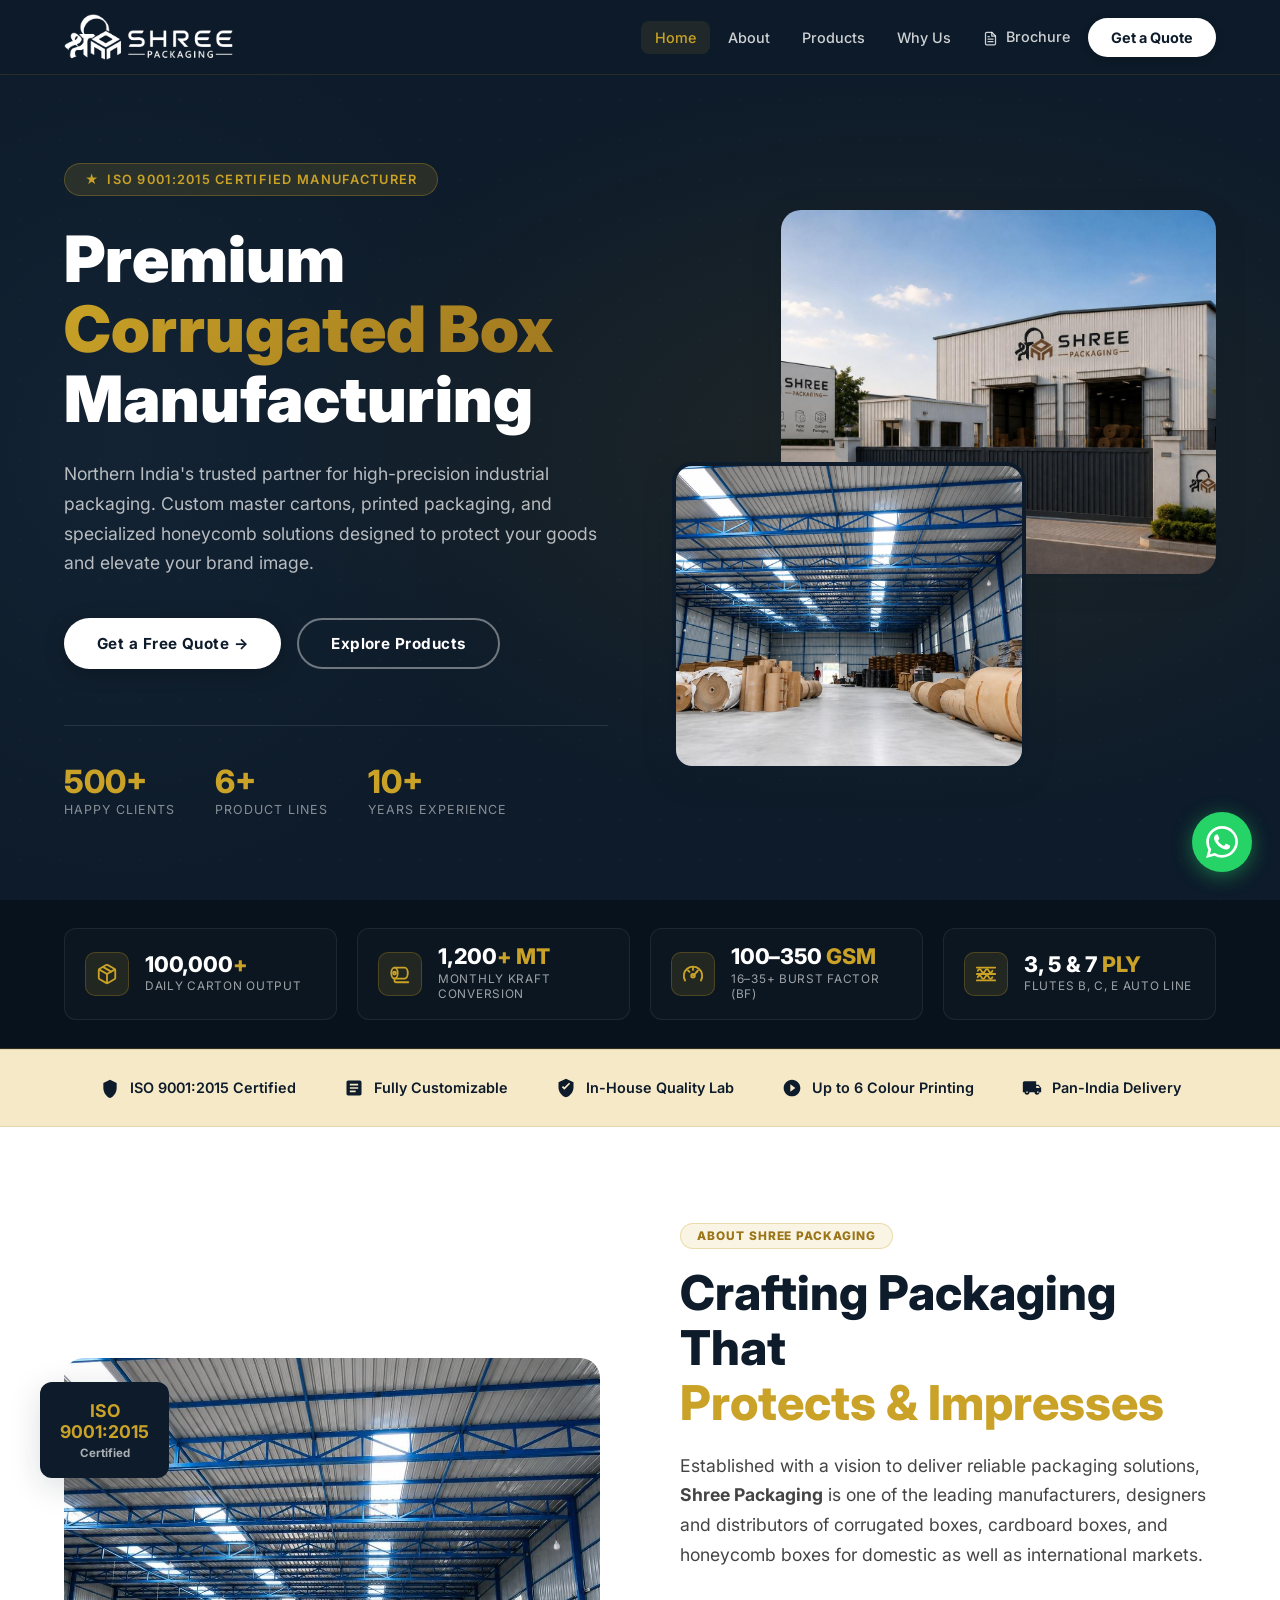
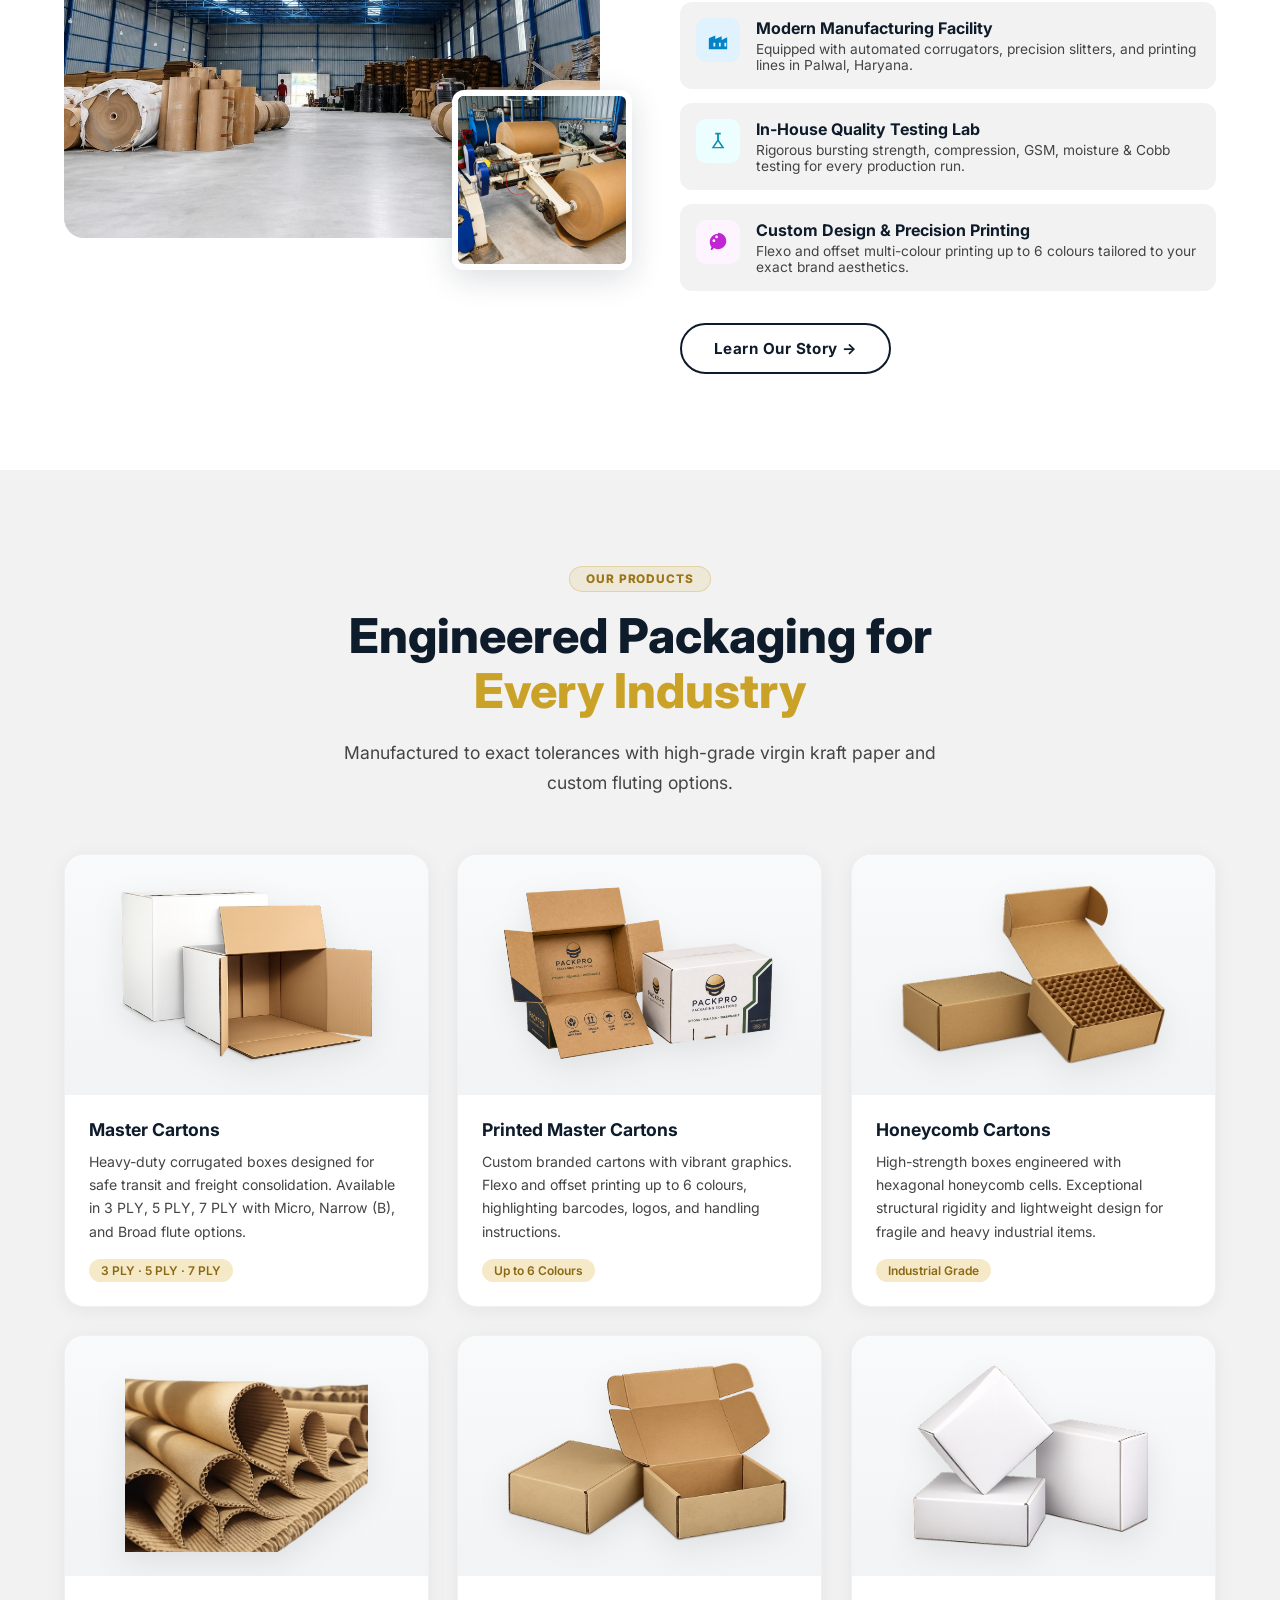
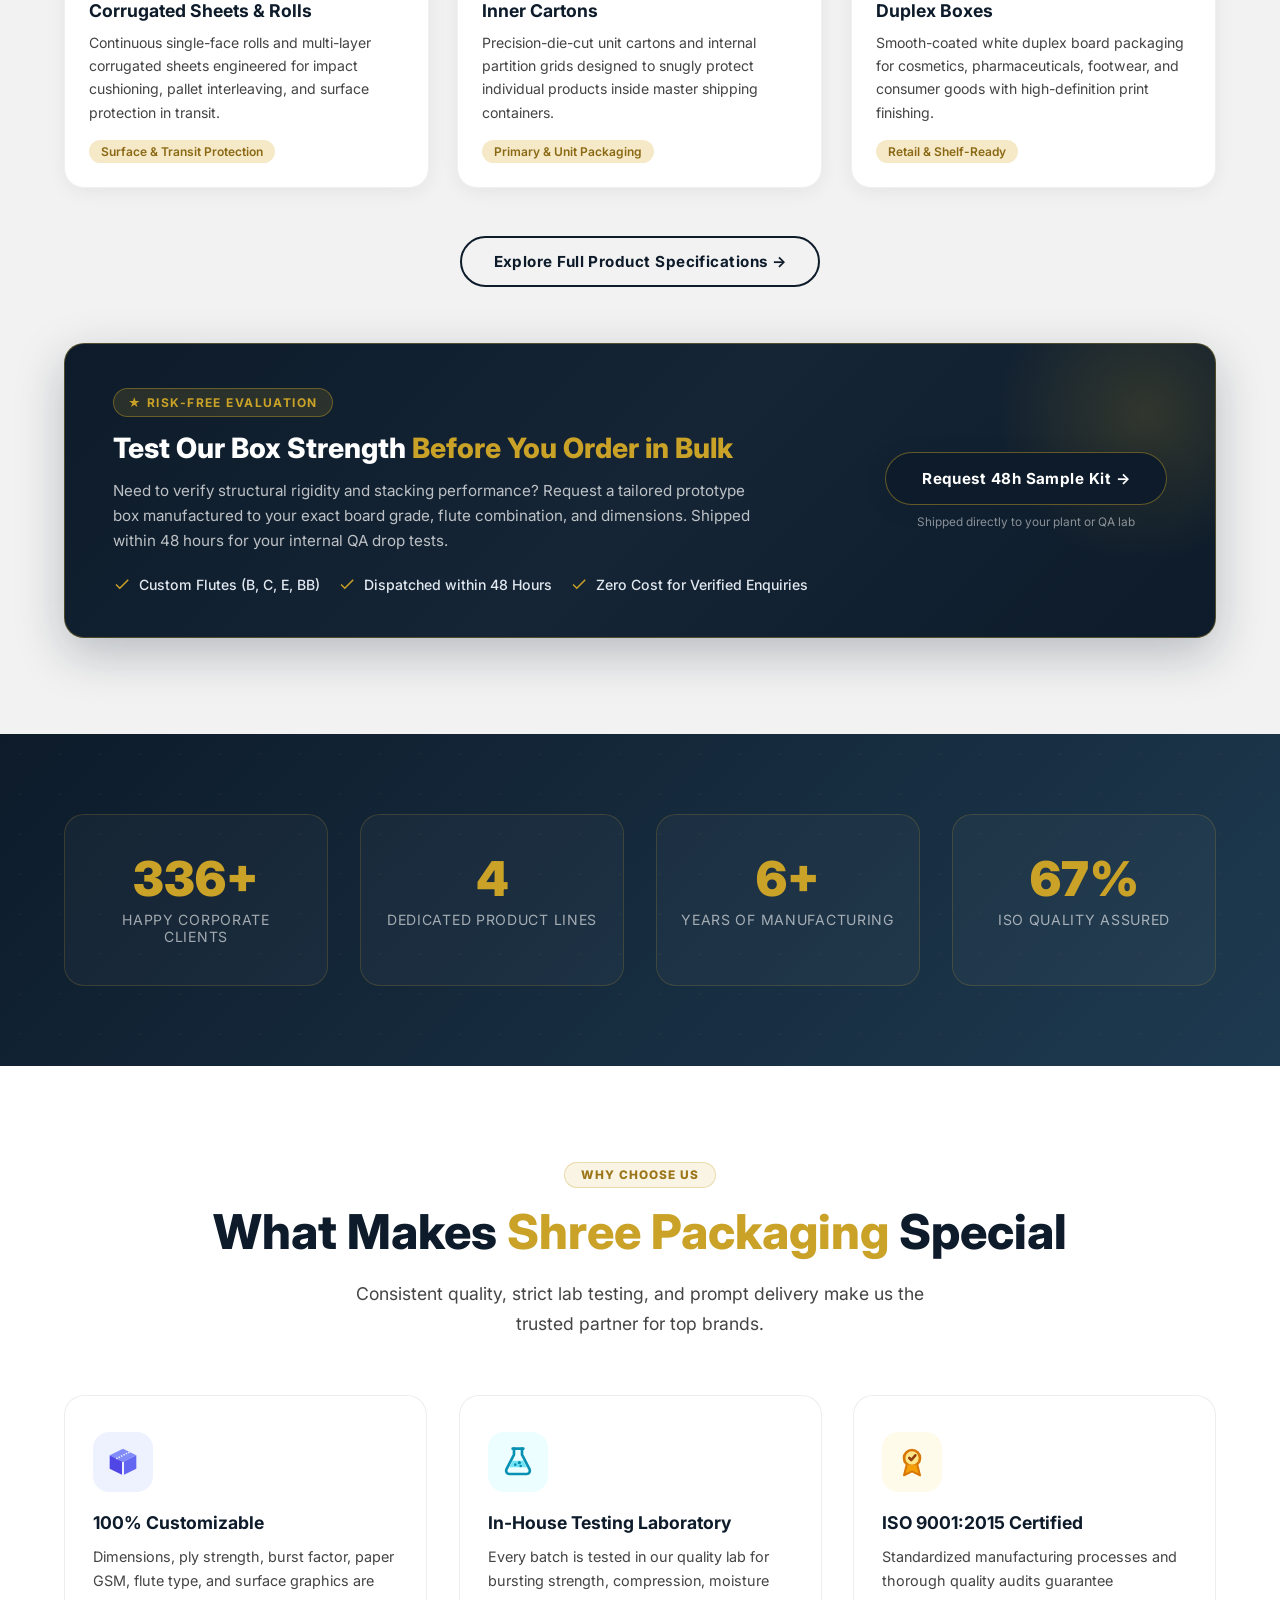
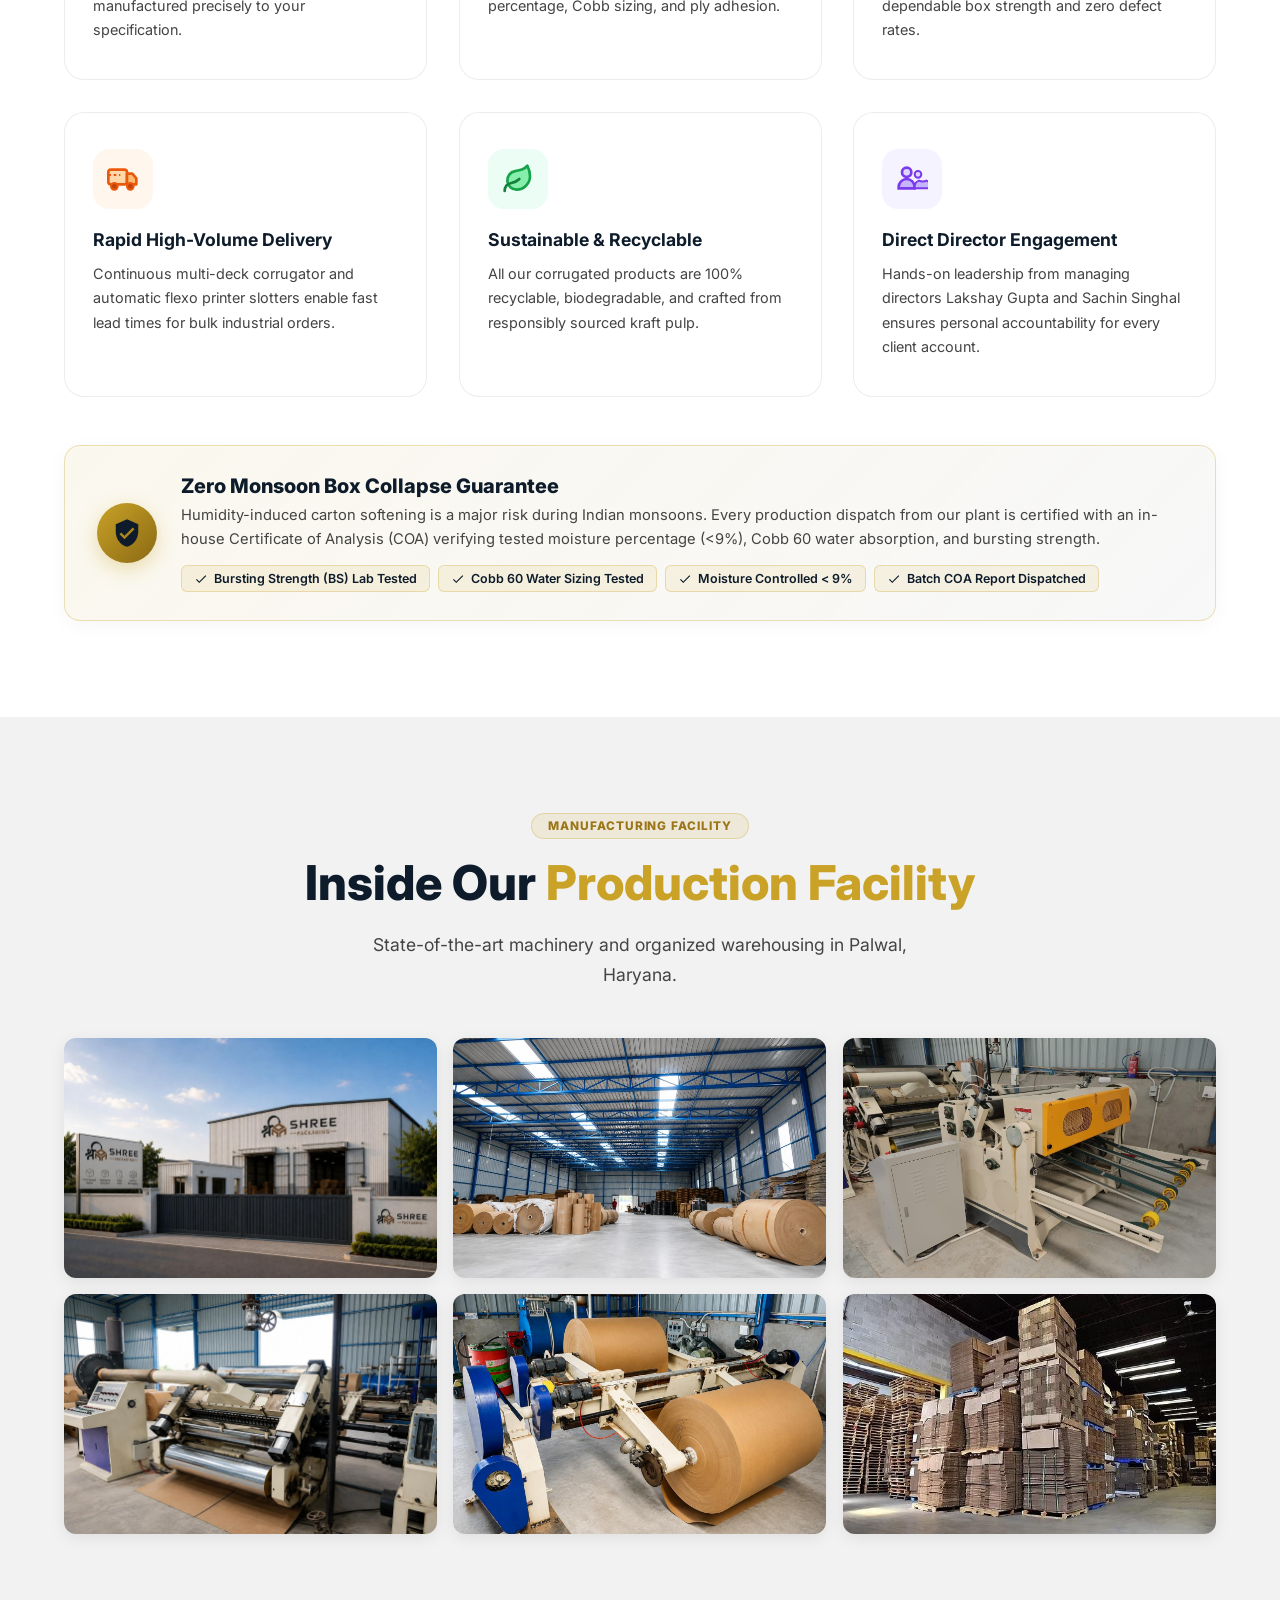
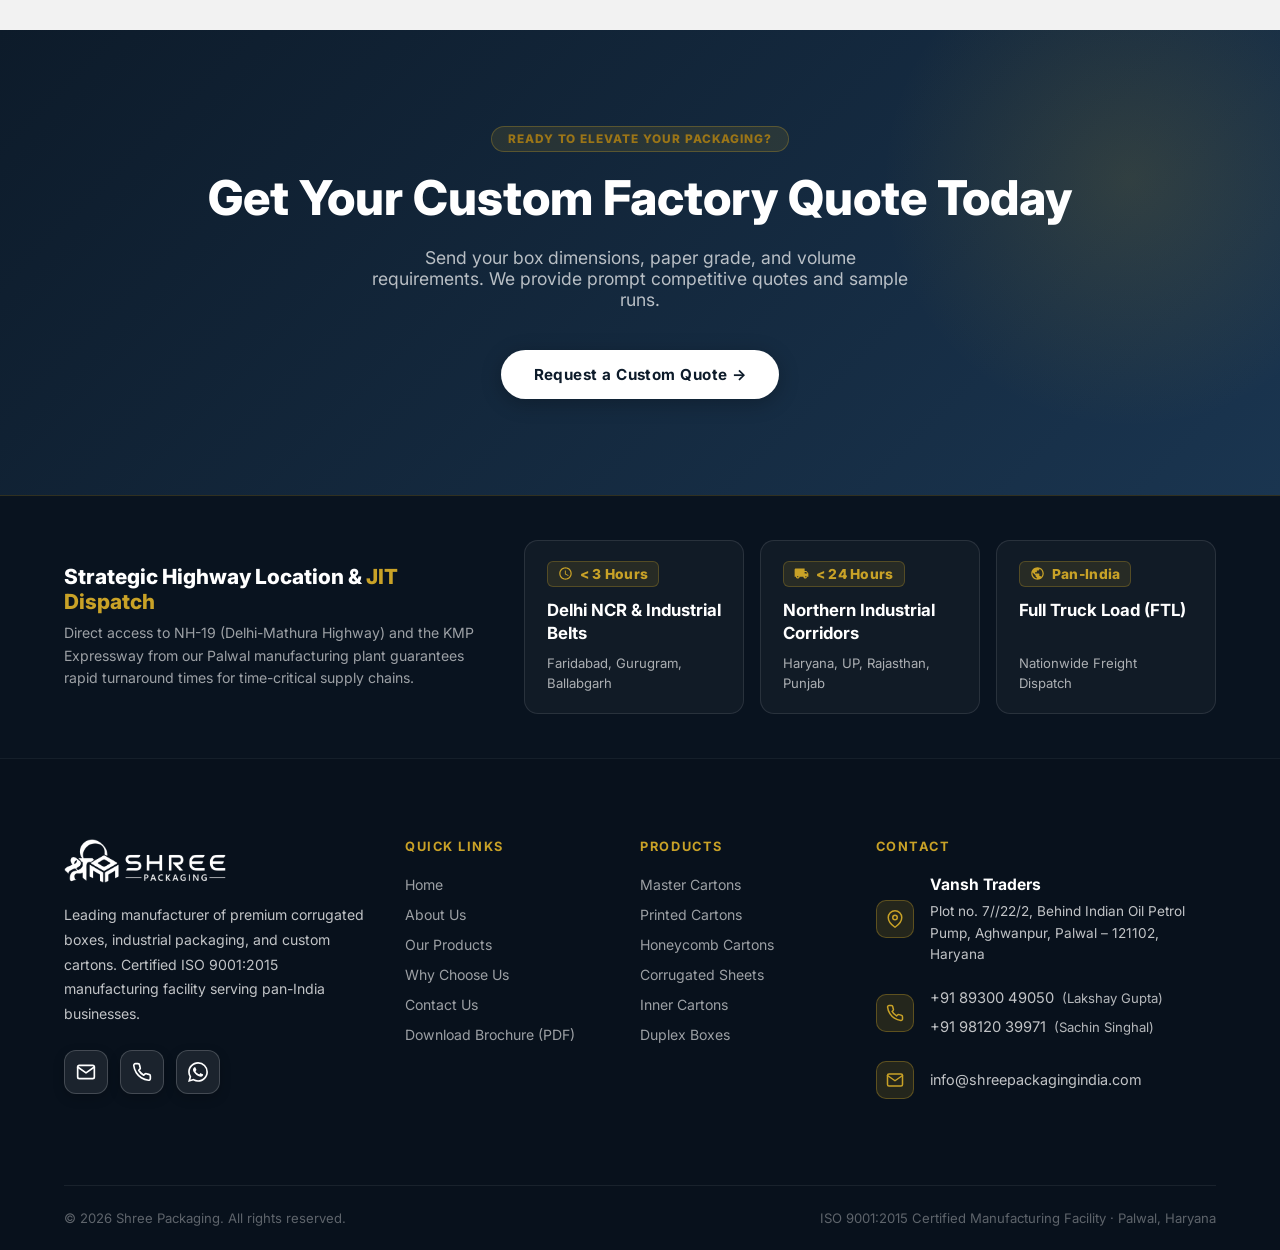
==== index.html @ c32591ae "Enhance typography hierarchy and line spacing on logistics cards and footer contact details" ====
<!DOCTYPE html>
<html lang="en">
<head>
<meta charset="UTF-8">
<meta name="viewport" content="width=device-width, initial-scale=1.0">
<title>Shree Packaging | Premium Corrugated Box Manufacturers – Palwal, Haryana</title>
<meta name="description" content="Shree Packaging – ISO 9001:2015 certified premium corrugated box manufacturers in Palwal, Haryana. Master cartons, printed cartons, honeycomb boxes, duplex boxes.">
<link rel="icon" type="image/png" sizes="32x32" href="assets/images/favicon-32x32.png">
<link rel="icon" type="image/png" sizes="16x16" href="assets/images/favicon-16x16.png">
<link rel="apple-touch-icon" sizes="180x180" href="assets/images/apple-touch-icon.png">
<link rel="shortcut icon" href="favicon.ico">
<link rel="preconnect" href="https://fonts.googleapis.com">
<link rel="preconnect" href="https://fonts.gstatic.com" crossorigin>
<link href="https://fonts.googleapis.com/css2?family=Inter:wght@400;500;600;700;800;900&display=swap" rel="stylesheet">
<link rel="stylesheet" href="assets/css/style.css?v=3.3">
<script>
  (function() {
    var p = window.location.pathname;
    if (p.endsWith('/index.html') || p === '/index' || p.endsWith('/index')) {
      window.history.replaceState(null, '', (p.replace(/\/?index(\.html)?$/, '') || '/') + window.location.search + window.location.hash);
    } else if (p.endsWith('.html')) {
      window.history.replaceState(null, '', p.replace(/\.html$/, '') + window.location.search + window.location.hash);
    }
    document.addEventListener('DOMContentLoaded', function() {
      var y = new Date().getFullYear();
      document.querySelectorAll('.current-year').forEach(function(el) { el.textContent = y; });
    });
    // Instant hover/touch prefetch so page loads in 0ms on click
    function prefetchLink(e) {
      var a = e.target.closest('a');
      if (a && a.href && a.origin === location.origin && !a.dataset.prefetched && !a.href.endsWith('.pdf')) {
        a.dataset.prefetched = 'true';
        var link = document.createElement('link');
        link.rel = 'prefetch';
        link.href = a.href;
        document.head.appendChild(link);
      }
    }
    document.addEventListener('mouseover', prefetchLink, { passive: true });
    document.addEventListener('touchstart', prefetchLink, { passive: true });
  })();
</script>
</head>
<body>

<header class="navbar" id="navbar">
  <div class="navbar__inner">
    <a href="/" class="navbar__logo">
      <img src="assets/images/logo_white.png" alt="Shree Packaging Logo">
    </a>
    <nav class="navbar__nav" id="nav">
      <a href="/" class="active">Home</a>
      <a href="about" class="">About</a>
      <a href="products" class="">Products</a>
      <a href="why-us" class="">Why Us</a>
      <a href="/brochure.pdf" target="_blank" rel="noopener noreferrer" class="navbar__brochure-btn" style="color:rgba(255,255,255,0.8);text-decoration:none;font-size:0.9rem;font-weight:500;padding:8px 14px;border-radius:8px;"><svg width="15" height="15" viewBox="0 0 24 24" fill="none" stroke="currentColor" stroke-width="2" stroke-linecap="round" stroke-linejoin="round" style="vertical-align:middle;margin-right:4px"><path d="M14 2H6a2 2 0 0 0-2 2v16a2 2 0 0 0 2 2h12a2 2 0 0 0 2-2V8z"></path><polyline points="14 2 14 8 20 8"></polyline><line x1="16" y1="13" x2="8" y2="13"></line><line x1="16" y1="17" x2="8" y2="17"></line><polyline points="10 9 9 9 8 9"></polyline></svg> Brochure</a>
      <a href="contact" class="navbar__cta ">Get a Quote</a>
    </nav>
    <button class="navbar__hamburger" id="hamburger" aria-label="Toggle navigation">
      <span></span><span></span><span></span>
    </button>
  </div>
</header>


<!-- HERO -->
<section class="hero">
  <div class="hero__bg"></div>
  <div class="hero__pattern"></div>
  <div class="hero__inner">
    <div class="hero__content">
      <div class="hero__eyebrow">
        <span>★</span> ISO 9001:2015 Certified Manufacturer
      </div>
      <h1 class="hero__title">
        Premium<br><span class="highlight">Corrugated Box</span><br>Manufacturing
      </h1>
      <p class="hero__desc">Northern India's trusted partner for high-precision industrial packaging. Custom master cartons, printed packaging, and specialized honeycomb solutions designed to protect your goods and elevate your brand image.</p>
      <div class="hero__actions">
        <a href="contact" class="btn btn-primary">Get a Free Quote →</a>
        <a href="products" class="btn btn-secondary">Explore Products</a>
      </div>
      <div class="hero__stats">
        <div>
          <div class="hero__stat-num" data-target="500" data-suffix="+">0+</div>
          <div class="hero__stat-label">Happy Clients</div>
        </div>
        <div>
          <div class="hero__stat-num" data-target="6" data-suffix="+">0+</div>
          <div class="hero__stat-label">Product Lines</div>
        </div>
        <div>
          <div class="hero__stat-num" data-target="10" data-suffix="+">0+</div>
          <div class="hero__stat-label">Years Experience</div>
        </div>
      </div>
    </div>
    <div class="hero__visual">
      <img src="assets/images/facility_exterior.jpg" alt="Shree Packaging Factory Exterior" class="hero__img-main">
      <img src="assets/images/facility_warehouse.jpg" alt="Warehouse and Raw Material Rolls" class="hero__img-secondary">
    </div>
  </div>
</section>

<!-- HARD CAPACITY & MACHINERY DASHBOARD -->
<section class="capacity-strip">
  <div class="container">
    <div class="capacity-grid">
      <div class="capacity-card">
        <div class="capacity-icon">
          <!-- 1. Daily Carton Output: Corrugated Shipping Carton -->
          <svg width="22" height="22" viewBox="0 0 24 24" fill="none" stroke="currentColor" stroke-width="2" stroke-linecap="round" stroke-linejoin="round">
            <path d="M16.5 9.4 7.55 4.24"></path>
            <path d="M21 16V8a2 2 0 0 0-1-1.73l-7-4a2 2 0 0 0-2 0l-7 4A2 2 0 0 0 3 8v8a2 2 0 0 0 1 1.73l7 4a2 2 0 0 0 2 0l7-4A2 2 0 0 0 21 16z"></path>
            <polyline points="3.29 7 12 12 20.71 7"></polyline>
            <line x1="12" y1="22.08" x2="12" y2="12"></line>
          </svg>
        </div>
        <div>
          <div class="capacity-val">100,000<span>+</span></div>
          <div class="capacity-lbl">Daily Carton Output</div>
        </div>
      </div>
      <div class="capacity-card">
        <div class="capacity-icon">
          <!-- 2. Monthly Kraft Conversion: Kraft Paper Mill Reel Unwinding -->
          <svg width="22" height="22" viewBox="0 0 24 24" fill="none" stroke="currentColor" stroke-width="2" stroke-linecap="round" stroke-linejoin="round">
            <ellipse cx="6" cy="11" rx="3.5" ry="6"></ellipse>
            <circle cx="6" cy="11" r="1.5"></circle>
            <path d="M6 5h11a3.5 6 0 0 1 0 12H6"></path>
            <path d="M6 17v2a2 2 0 0 0 2 2h13"></path>
          </svg>
        </div>
        <div>
          <div class="capacity-val">1,200<span>+ MT</span></div>
          <div class="capacity-lbl">Monthly Kraft Conversion</div>
        </div>
      </div>
      <div class="capacity-card">
        <div class="capacity-icon">
          <!-- 3. GSM & Burst Factor: Mullen Burst Strength Dial Gauge -->
          <svg width="22" height="22" viewBox="0 0 24 24" fill="none" stroke="currentColor" stroke-width="2" stroke-linecap="round" stroke-linejoin="round">
            <path d="M3.34 19a10 10 0 1 1 17.32 0"></path>
            <path d="m12 14 4.5-4.5"></path>
            <circle cx="12" cy="14" r="2"></circle>
            <line x1="12" y1="5" x2="12" y2="7.5"></line>
            <line x1="6.5" y1="8" x2="8.2" y2="9.7"></line>
            <line x1="17.5" y1="8" x2="15.8" y2="9.7"></line>
          </svg>
        </div>
        <div>
          <div class="capacity-val">100–350 <span>GSM</span></div>
          <div class="capacity-lbl">16–35+ Burst Factor (BF)</div>
        </div>
      </div>
      <div class="capacity-card">
        <div class="capacity-icon">
          <!-- 4. Multi-Ply & Fluting: Corrugated Multi-Ply Board Fluting Cross-Section -->
          <svg width="22" height="22" viewBox="0 0 24 24" fill="none" stroke="currentColor" stroke-width="2" stroke-linecap="round" stroke-linejoin="round">
            <path d="M2 5h20"></path>
            <path d="M2 12h20"></path>
            <path d="M2 19h20"></path>
            <path d="M3 8.5c1.2-2.5 2.8-2.5 4 0s2.8 2.5 4 0 2.8-2.5 4 0 2.8 2.5 4 0"></path>
            <path d="M3 15.5c1.2-2.5 2.8-2.5 4 0s2.8 2.5 4 0 2.8-2.5 4 0 2.8 2.5 4 0"></path>
          </svg>
        </div>
        <div>
          <div class="capacity-val">3, 5 &amp; 7 <span>PLY</span></div>
          <div class="capacity-lbl">Flutes B, C, E Auto Line</div>
        </div>
      </div>
    </div>
  </div>
</section>

<!-- TRUST BAR -->
<section class="trust-bar">
  <div class="trust-bar__inner">
    <div class="trust-item">
      <svg width="20" height="20" viewBox="0 0 24 24" fill="currentColor"><path d="M12 2L4 6v6c0 5.55 3.84 10.74 8 12 4.16-1.26 8-6.45 8-12V6l-8-4z"/></svg>
      ISO 9001:2015 Certified
    </div>
    <div class="trust-item">
      <svg width="20" height="20" viewBox="0 0 24 24" fill="currentColor"><path d="M19 3H5c-1.1 0-2 .9-2 2v14c0 1.1.9 2 2 2h14c1.1 0 2-.9 2-2V5c0-1.1-.9-2-2-2zm-5 14H7v-2h7v2zm3-4H7v-2h10v2zm0-4H7V7h10v2z"/></svg>
      Fully Customizable
    </div>
    <div class="trust-item">
      <svg width="20" height="20" viewBox="0 0 24 24" fill="currentColor"><path d="M12 1L3 5v6c0 5.55 3.84 10.74 9 12 5.16-1.26 9-6.45 9-12V5l-9-4zm-2 13l-3-3 1.41-1.41L10 11.17l5.59-5.59L17 7l-7 7z"/></svg>
      In-House Quality Lab
    </div>
    <div class="trust-item">
      <svg width="20" height="20" viewBox="0 0 24 24" fill="currentColor"><path d="M12 2C6.48 2 2 6.48 2 12s4.48 10 10 10 10-4.48 10-10S17.52 2 12 2zm-2 14.5v-9l6 4.5-6 4.5z"/></svg>
      Up to 6 Colour Printing
    </div>
    <div class="trust-item">
      <svg width="20" height="20" viewBox="0 0 24 24" fill="currentColor"><path d="M20 8h-3V4H3c-1.1 0-2 .9-2 2v11h2c0 1.66 1.34 3 3 3s3-1.34 3-3h6c0 1.66 1.34 3 3 3s3-1.34 3-3h2v-5l-3-4zm-.5 1.5l1.96 2.5H17V9.5h2.5zM6 18c-.55 0-1-.45-1-1s.45-1 1-1 1 .45 1 1-.45 1-1 1zm13 0c-.55 0-1-.45-1-1s.45-1 1-1 1 .45 1 1-.45 1-1 1z"/></svg>
      Pan-India Delivery
    </div>
  </div>
</section>

<!-- ABOUT INTRO -->
<section class="section">
  <div class="container">
    <div class="about-intro__grid">
      <div class="about-intro__img-wrap" data-aos="fade-right">
        <img src="assets/images/facility_warehouse.jpg" alt="Shree Packaging Modern Warehouse" class="about-intro__img-main">
        <img src="assets/images/machine_reels.jpg" alt="High Capacity Paper Corrugation Line" class="about-intro__img-accent">
        <div class="iso-badge">
          <div class="iso-badge__title">ISO</div>
          <div class="iso-badge__title">9001:2015</div>
          <div class="iso-badge__sub">Certified</div>
        </div>
      </div>
      <div data-aos="fade-left">
        <div class="tag">About Shree Packaging</div>
        <h2 class="section-title">Crafting Packaging That<br><span>Protects &amp; Impresses</span></h2>
        <p class="section-subtitle">Established with a vision to deliver reliable packaging solutions, <strong>Shree Packaging</strong> is one of the leading manufacturers, designers and distributors of corrugated boxes, cardboard boxes, and honeycomb boxes for domestic as well as international markets.</p>
        <div class="about-intro__features">
          <div class="feature-row">
            <div class="feature-row__icon" style="background: #E0F2FE; color: #0284C7;">
              <svg width="22" height="22" viewBox="0 0 24 24" fill="currentColor"><path d="M22 22H2V10l7-3v4l7-3v4l6-3v13zm-13-3v-4H7v4h2zm6 0v-4h-2v4h2zm6 0v-4h-2v4h2z"/></svg>
            </div>
            <div>
              <div class="feature-row__title">Modern Manufacturing Facility</div>
              <div class="feature-row__desc">Equipped with automated corrugators, precision slitters, and printing lines in Palwal, Haryana.</div>
            </div>
          </div>
          <div class="feature-row">
            <div class="feature-row__icon" style="background: #ECFEFF; color: #0891B2;">
              <svg width="22" height="22" viewBox="0 0 24 24" fill="currentColor"><path d="M19 20H5l6-9V5H9V3h6v2h-2v6l6 9zm-7-7.5l-4 6h8l-4-6z"/></svg>
            </div>
            <div>
              <div class="feature-row__title">In-House Quality Testing Lab</div>
              <div class="feature-row__desc">Rigorous bursting strength, compression, GSM, moisture &amp; Cobb testing for every production run.</div>
            </div>
          </div>
          <div class="feature-row">
            <div class="feature-row__icon" style="background: #FDF4FF; color: #C026D3;">
              <svg width="22" height="22" viewBox="0 0 24 24" fill="currentColor"><path d="M12 3c-4.97 0-9 4.03-9 9 0 2.12.74 4.07 1.97 5.61L4.35 19c-.39.39-.39 1.02 0 1.41.39.39 1.02.39 1.41 0l1.9-1.9C9.22 19.33 10.57 20 12 20c4.97 0 9-4.03 9-9s-4.03-9-9-9zm-4.5 9c-.83 0-1.5-.67-1.5-1.5S6.67 9 7.5 9s1.5.67 1.5 1.5S8.33 12 7.5 12zm3-4c-.83 0-1.5-.67-1.5-1.5S9.67 5 10.5 5s1.5.67 1.5 1.5S11.33 8 10.5 8zm3 0c.83 0 1.5-.67 1.5-1.5S14.33 5 13.5 5s-1.5.67-1.5 1.5.67 1.5 1.5 1.5zm3 4c.83 0 1.5-.67 1.5-1.5S17.33 9 16.5 9s-1.5.67-1.5 1.5.67 1.5 1.5 1.5z"/></svg>
            </div>
            <div>
              <div class="feature-row__title">Custom Design &amp; Precision Printing</div>
              <div class="feature-row__desc">Flexo and offset multi-colour printing up to 6 colours tailored to your exact brand aesthetics.</div>
            </div>
          </div>
        </div>
        <a href="about" class="btn btn-outline" style="margin-top:32px">Learn Our Story →</a>
      </div>
    </div>
  </div>
</section>

<!-- PRODUCTS PREVIEW -->
<section class="section section--gray">
  <div class="container">
    <div class="text-center" data-aos="fade-up">
      <div class="tag">Our Products</div>
      <h2 class="section-title">Engineered Packaging for<br><span>Every Industry</span></h2>
      <p class="section-subtitle">Manufactured to exact tolerances with high-grade virgin kraft paper and custom fluting options.</p>
    </div>
    <div class="products-grid">
      <div class="product-card" data-aos="fade-up" data-delay="0">
        <div class="product-card__img"><img src="assets/images/product_master.png" alt="Master Cartons"></div>
        <div class="product-card__body">
          <div class="product-card__title">Master Cartons</div>
          <div class="product-card__desc">Heavy-duty corrugated boxes designed for safe transit and freight consolidation. Available in 3 PLY, 5 PLY, 7 PLY with Micro, Narrow (B), and Broad flute options.</div>
          <span class="product-card__tag">3 PLY · 5 PLY · 7 PLY</span>
        </div>
      </div>
      <div class="product-card" data-aos="fade-up" data-delay="100">
        <div class="product-card__img"><img src="assets/images/product_printed.png" alt="Printed Master Cartons"></div>
        <div class="product-card__body">
          <div class="product-card__title">Printed Master Cartons</div>
          <div class="product-card__desc">Custom branded cartons with vibrant graphics. Flexo and offset printing up to 6 colours, highlighting barcodes, logos, and handling instructions.</div>
          <span class="product-card__tag">Up to 6 Colours</span>
        </div>
      </div>
      <div class="product-card" data-aos="fade-up" data-delay="200">
        <div class="product-card__img"><img src="assets/images/product_honeycomb.png" alt="Honeycomb Cartons"></div>
        <div class="product-card__body">
          <div class="product-card__title">Honeycomb Cartons</div>
          <div class="product-card__desc">High-strength boxes engineered with hexagonal honeycomb cells. Exceptional structural rigidity and lightweight design for fragile and heavy industrial items.</div>
          <span class="product-card__tag">Industrial Grade</span>
        </div>
      </div>
      <div class="product-card" data-aos="fade-up" data-delay="0">
        <div class="product-card__img"><img src="assets/images/product_sheets.png" alt="Corrugated Sheets & Rolls"></div>
        <div class="product-card__body">
          <div class="product-card__title">Corrugated Sheets &amp; Rolls</div>
          <div class="product-card__desc">Continuous single-face rolls and multi-layer corrugated sheets engineered for impact cushioning, pallet interleaving, and surface protection in transit.</div>
          <span class="product-card__tag">Surface &amp; Transit Protection</span>
        </div>
      </div>
      <div class="product-card" data-aos="fade-up" data-delay="100">
        <div class="product-card__img"><img src="assets/images/product_inner.png" alt="Inner Cartons"></div>
        <div class="product-card__body">
          <div class="product-card__title">Inner Cartons</div>
          <div class="product-card__desc">Precision-die-cut unit cartons and internal partition grids designed to snugly protect individual products inside master shipping containers.</div>
          <span class="product-card__tag">Primary &amp; Unit Packaging</span>
        </div>
      </div>
      <div class="product-card" data-aos="fade-up" data-delay="200">
        <div class="product-card__img"><img src="assets/images/product_duplex.png" alt="Duplex Boxes"></div>
        <div class="product-card__body">
          <div class="product-card__title">Duplex Boxes</div>
          <div class="product-card__desc">Smooth-coated white duplex board packaging for cosmetics, pharmaceuticals, footwear, and consumer goods with high-definition print finishing.</div>
          <span class="product-card__tag">Retail &amp; Shelf-Ready</span>
        </div>
      </div>
    </div>
    <div class="text-center" style="margin-top:48px;margin-bottom:56px">
      <a href="products" class="btn btn-outline">Explore Full Product Specifications →</a>
    </div>

    <!-- RISK-FREE VIP SAMPLE KIT CARD -->
    <div class="sample-kit-card" data-aos="fade-up">
      <div class="sample-kit-grid">
        <div>
          <div class="sample-kit-tag">★ Risk-Free Evaluation</div>
          <h2 class="sample-kit-title">Test Our Box Strength <span>Before You Order in Bulk</span></h2>
          <p class="sample-kit-desc">Need to verify structural rigidity and stacking performance? Request a tailored prototype box manufactured to your exact board grade, flute combination, and dimensions. Shipped within 48 hours for your internal QA drop tests.</p>
          <div class="sample-kit-features">
            <div class="sample-kit-feat">
              <svg width="18" height="18" viewBox="0 0 24 24" fill="currentColor"><path d="M9 16.17L4.83 12l-1.42 1.41L9 19 21 7l-1.41-1.41L9 16.17z"/></svg>
              <span>Custom Flutes (B, C, E, BB)</span>
            </div>
            <div class="sample-kit-feat">
              <svg width="18" height="18" viewBox="0 0 24 24" fill="currentColor"><path d="M9 16.17L4.83 12l-1.42 1.41L9 19 21 7l-1.41-1.41L9 16.17z"/></svg>
              <span>Dispatched within 48 Hours</span>
            </div>
            <div class="sample-kit-feat">
              <svg width="18" height="18" viewBox="0 0 24 24" fill="currentColor"><path d="M9 16.17L4.83 12l-1.42 1.41L9 19 21 7l-1.41-1.41L9 16.17z"/></svg>
              <span>Zero Cost for Verified Enquiries</span>
            </div>
          </div>
        </div>
        <div class="sample-kit-action">
          <a href="contact?intent=sample" class="btn btn-primary" style="white-space:nowrap;padding:16px 36px">Request 48h Sample Kit →</a>
          <span class="sample-kit-note">Shipped directly to your plant or QA lab</span>
        </div>
      </div>
    </div>
  </div>
</section>

<!-- STATS -->
<section class="stats-section">
  <div class="container">
    <div class="stats-grid">
      <div class="stat-card" data-aos="zoom-in">
        <div class="stat-card__num" data-target="500" data-suffix="+">0+</div>
        <div class="stat-card__label">Happy Corporate Clients</div>
      </div>
      <div class="stat-card" data-aos="zoom-in" data-delay="100">
        <div class="stat-card__num" data-target="6" data-suffix="">0</div>
        <div class="stat-card__label">Dedicated Product Lines</div>
      </div>
      <div class="stat-card" data-aos="zoom-in" data-delay="200">
        <div class="stat-card__num" data-target="10" data-suffix="+">0+</div>
        <div class="stat-card__label">Years of Manufacturing</div>
      </div>
      <div class="stat-card" data-aos="zoom-in" data-delay="300">
        <div class="stat-card__num" data-target="100" data-suffix="%">0%</div>
        <div class="stat-card__label">ISO Quality Assured</div>
      </div>
    </div>
  </div>
</section>

<!-- WHY CHOOSE US -->
<section class="section">
  <div class="container">
    <div class="text-center" data-aos="fade-up">
      <div class="tag">Why Choose Us</div>
      <h2 class="section-title">What Makes <span>Shree Packaging</span> Special</h2>
      <p class="section-subtitle">Consistent quality, strict lab testing, and prompt delivery make us the trusted partner for top brands.</p>
    </div>
    <div class="why-grid">
      <div class="why-card" data-aos="fade-up" data-delay="0">
        <div class="why-card__icon icon-theme--indigo">
          <svg width="32" height="32" viewBox="0 0 24 24" fill="none">
            <path d="M12 2L2 7l10 5 10-5-10-5z" fill="#818CF8"/>
            <path d="M2 17l10 5V12L2 7v10z" fill="#4F46E5"/>
            <path d="M22 17l-10 5V12l10-5v10z" fill="#6366F1"/>
            <path d="M12 22V12" stroke="#EEF2FF" stroke-width="1.5"/>
            <path d="M7 9.5l10-5" stroke="#EEF2FF" stroke-width="1.2" stroke-dasharray="1 1"/>
          </svg>
        </div>
        <div class="why-card__title">100% Customizable</div>
        <div class="why-card__desc">Dimensions, ply strength, burst factor, paper GSM, flute type, and surface graphics are manufactured precisely to your specification.</div>
      </div>
      <div class="why-card" data-aos="fade-up" data-delay="100">
        <div class="why-card__icon icon-theme--cyan">
          <svg width="32" height="32" viewBox="0 0 24 24" fill="none">
            <path d="M9 2v4.5L3.3 17.5A2.5 2.5 0 0 0 5.5 21h13a2.5 2.5 0 0 0 2.2-3.5L15 6.5V2" stroke="#0891B2" stroke-width="2" stroke-linecap="round" stroke-linejoin="round"/>
            <path d="M5.5 16h13l-2.5-5H8l-2.5 5z" fill="#22D3EE" opacity="0.6"/>
            <circle cx="10" cy="14" r="1" fill="#0891B2"/>
            <circle cx="13" cy="12.5" r="1.2" fill="#0891B2"/>
            <circle cx="14" cy="15" r="1" fill="#0891B2"/>
            <line x1="8" y1="2" x2="16" y2="2" stroke="#0891B2" stroke-width="2" stroke-linecap="round"/>
          </svg>
        </div>
        <div class="why-card__title">In-House Testing Laboratory</div>
        <div class="why-card__desc">Every batch is tested in our quality lab for bursting strength, compression, moisture percentage, Cobb sizing, and ply adhesion.</div>
      </div>
      <div class="why-card" data-aos="fade-up" data-delay="200">
        <div class="why-card__icon icon-theme--amber">
          <svg width="32" height="32" viewBox="0 0 24 24" fill="none">
            <circle cx="12" cy="9" r="6" fill="#FDE68A" stroke="#D97706" stroke-width="2"/>
            <path d="M8 14l-2 8 6-3 6 3-2-8" fill="#F59E0B" stroke="#D97706" stroke-width="1.5" stroke-linejoin="round"/>
            <path d="M10 9l1.5 1.5L14.5 7" stroke="#92400E" stroke-width="2" stroke-linecap="round" stroke-linejoin="round"/>
          </svg>
        </div>
        <div class="why-card__title">ISO 9001:2015 Certified</div>
        <div class="why-card__desc">Standardized manufacturing processes and thorough quality audits guarantee dependable box strength and zero defect rates.</div>
      </div>
      <div class="why-card" data-aos="fade-up" data-delay="0">
        <div class="why-card__icon icon-theme--orange">
          <svg width="32" height="32" viewBox="0 0 24 24" fill="none">
            <rect x="1" y="5" width="14" height="11" rx="2" fill="#FED7AA" stroke="#EA580C" stroke-width="2"/>
            <path d="M15 8h4l3 3.5V16h-7V8z" fill="#FDBA74" stroke="#EA580C" stroke-width="2" stroke-linejoin="round"/>
            <circle cx="5.5" cy="17.5" r="2.5" fill="#C2410C" stroke="#EA580C" stroke-width="1.5"/>
            <circle cx="17.5" cy="17.5" r="2.5" fill="#C2410C" stroke="#EA580C" stroke-width="1.5"/>
            <line x1="1" y1="9" x2="10" y2="9" stroke="#EA580C" stroke-width="1.5" stroke-dasharray="2 2"/>
          </svg>
        </div>
        <div class="why-card__title">Rapid High-Volume Delivery</div>
        <div class="why-card__desc">Continuous multi-deck corrugator and automatic flexo printer slotters enable fast lead times for bulk industrial orders.</div>
      </div>
      <div class="why-card" data-aos="fade-up" data-delay="100">
        <div class="why-card__icon icon-theme--green">
          <svg width="32" height="32" viewBox="0 0 24 24" fill="none">
            <path d="M11 20A7 7 0 0 1 9.8 6.1C15.5 5 17 4.48 19 2c1 2 2 4.18 2 8 0 5.5-4.78 10-10 10Z" fill="#86EFAC" stroke="#16A34A" stroke-width="2" stroke-linejoin="round"/>
            <path d="M2 21c0-3 1.85-5.36 5.08-6C9.5 14.52 12 13 13 12" stroke="#15803D" stroke-width="2" stroke-linecap="round"/>
          </svg>
        </div>
        <div class="why-card__title">Sustainable &amp; Recyclable</div>
        <div class="why-card__desc">All our corrugated products are 100% recyclable, biodegradable, and crafted from responsibly sourced kraft pulp.</div>
      </div>
      <div class="why-card" data-aos="fade-up" data-delay="200">
        <div class="why-card__icon icon-theme--purple">
          <svg width="32" height="32" viewBox="0 0 24 24" fill="none">
            <circle cx="8" cy="7" r="3.5" fill="#DDD6FE" stroke="#7C3AED" stroke-width="2"/>
            <path d="M2 18c0-3.3 2.7-6 6-6s6 2.7 6 6v1H2v-1z" fill="#C4B5FD" stroke="#7C3AED" stroke-width="2"/>
            <circle cx="16.5" cy="8.5" r="2.5" fill="#DDD6FE" stroke="#7C3AED" stroke-width="1.5"/>
            <path d="M14 19v-1c0-2.2 1.3-4.1 3.2-4.8.8.4 1.8.6 2.8.6 1 0 2-.2 2.8-.6 1.9.7 3.2 2.6 3.2 4.8v1H14z" fill="#C4B5FD" stroke="#7C3AED" stroke-width="1.5"/>
          </svg>
        </div>
        <div class="why-card__title">Direct Director Engagement</div>
        <div class="why-card__desc">Hands-on leadership from managing directors Lakshay Gupta and Sachin Singhal ensures personal accountability for every client account.</div>
      </div>
    </div>

    <!-- ZERO MONSOON BOX COLLAPSE & BATCH COA GUARANTEE -->
    <div style="margin-top: 48px;" data-aos="fade-up">
      <div class="coa-shield-card">
        <div class="coa-shield-icon">
          <svg width="30" height="30" viewBox="0 0 24 24" fill="currentColor"><path d="M12 1L3 5v6c0 5.55 3.84 10.74 9 12 5.16-1.26 9-6.45 9-12V5l-9-4zm-2 16l-4-4 1.41-1.41L10 14.17l6.59-6.59L18 9l-8 8z"/></svg>
        </div>
        <div class="coa-shield-body">
          <h3>Zero Monsoon Box Collapse Guarantee</h3>
          <p>Humidity-induced carton softening is a major risk during Indian monsoons. Every production dispatch from our plant is certified with an in-house Certificate of Analysis (COA) verifying tested moisture percentage (&lt;9%), Cobb 60 water absorption, and bursting strength.</p>
          <div class="coa-chips">
            <span class="coa-chip"><svg width="14" height="14" viewBox="0 0 24 24" fill="currentColor"><path d="M9 16.17L4.83 12l-1.42 1.41L9 19 21 7l-1.41-1.41L9 16.17z"/></svg> Bursting Strength (BS) Lab Tested</span>
            <span class="coa-chip"><svg width="14" height="14" viewBox="0 0 24 24" fill="currentColor"><path d="M9 16.17L4.83 12l-1.42 1.41L9 19 21 7l-1.41-1.41L9 16.17z"/></svg> Cobb 60 Water Sizing Tested</span>
            <span class="coa-chip"><svg width="14" height="14" viewBox="0 0 24 24" fill="currentColor"><path d="M9 16.17L4.83 12l-1.42 1.41L9 19 21 7l-1.41-1.41L9 16.17z"/></svg> Moisture Controlled &lt; 9%</span>
            <span class="coa-chip"><svg width="14" height="14" viewBox="0 0 24 24" fill="currentColor"><path d="M9 16.17L4.83 12l-1.42 1.41L9 19 21 7l-1.41-1.41L9 16.17z"/></svg> Batch COA Report Dispatched</span>
          </div>
        </div>
      </div>
    </div>
  </div>
</section>

<!-- GALLERY -->
<section class="section section--gray">
  <div class="container">
    <div class="text-center" data-aos="fade-up">
      <div class="tag">Manufacturing Facility</div>
      <h2 class="section-title">Inside Our <span>Production Facility</span></h2>
      <p class="section-subtitle">State-of-the-art machinery and organized warehousing in Palwal, Haryana.</p>
    </div>
    <div class="gallery-grid">
      <div class="gallery-item" onclick="openLightbox(0)" data-aos="fade-up" role="button" tabindex="0" title="Click to view full photo"><img src="assets/images/facility_exterior.jpg" alt="Factory Exterior"></div>
      <div class="gallery-item" onclick="openLightbox(1)" data-aos="fade-up" data-delay="100" role="button" tabindex="0" title="Click to view full photo"><img src="assets/images/facility_warehouse.jpg" alt="Main Warehouse"></div>
      <div class="gallery-item" onclick="openLightbox(2)" data-aos="fade-up" data-delay="200" role="button" tabindex="0" title="Click to view full photo"><img src="assets/images/machine_corrugator.jpg" alt="Automated Corrugator Line"></div>
      <div class="gallery-item" onclick="openLightbox(3)" data-aos="fade-up" data-delay="300" role="button" tabindex="0" title="Click to view full photo"><img src="assets/images/machine_slitter.jpg" alt="High Speed Slitter Scorer"></div>
      <div class="gallery-item" onclick="openLightbox(4)" data-aos="fade-up" data-delay="400" role="button" tabindex="0" title="Click to view full photo"><img src="assets/images/machine_reels.jpg" alt="Reel Stand & Mill Roll Line"></div>
      <div class="gallery-item" onclick="openLightbox(5)" data-aos="fade-up" data-delay="500" role="button" tabindex="0" title="Click to view full photo"><img src="assets/images/facility_pallets.jpg" alt="Finished Goods Staged on Pallets"></div>
    </div>
  </div>
</section>

<!-- CTA -->
<section class="cta-banner">
  <div class="container" style="position:relative;z-index:1">
    <div class="tag">Ready to Elevate Your Packaging?</div>
    <h2 class="cta-banner__title">Get Your Custom Factory Quote Today</h2>
    <p class="cta-banner__desc">Send your box dimensions, paper grade, and volume requirements. We provide prompt competitive quotes and sample runs.</p>
    <div class="cta-banner__actions">
      <a href="contact" class="btn btn-primary">Request a Custom Quote →</a>
    </div>
  </div>
</section>

<!-- REGIONAL LOGISTICS CORRIDOR -->
<section class="logistics-corridor">
  <div class="container">
    <div class="logistics-corridor__inner">
      <div>
        <h3 class="logistics-corridor__title">Strategic Highway Location &amp; <span>JIT Dispatch</span></h3>
        <p class="logistics-corridor__desc">Direct access to NH-19 (Delhi-Mathura Highway) and the KMP Expressway from our Palwal manufacturing plant guarantees rapid turnaround times for time-critical supply chains.</p>
      </div>
      <div class="logistics-hubs">
        <div class="logistics-hub">
          <div class="logistics-hub__time">
            <svg width="15" height="15" viewBox="0 0 24 24" fill="currentColor"><path d="M11.99 2C6.47 2 2 6.48 2 12s4.47 10 9.99 10C17.52 22 22 17.52 22 12S17.52 2 11.99 2zM12 20c-4.42 0-8-3.58-8-8s3.58-8 8-8 8 3.58 8 8-3.58 8-8 8zm.5-13H11v6l5.25 3.15.75-1.23-4.5-2.67z"/></svg>
            &lt; 3 Hours
          </div>
          <div class="logistics-hub__region">Delhi NCR &amp; Industrial Belts</div>
          <div class="logistics-hub__note">Faridabad, Gurugram, Ballabgarh</div>
        </div>
        <div class="logistics-hub">
          <div class="logistics-hub__time">
            <svg width="15" height="15" viewBox="0 0 24 24" fill="currentColor"><path d="M20 8h-3V4H3c-1.1 0-2 .9-2 2v11h2c0 1.66 1.34 3 3 3s3-1.34 3-3h6c0 1.66 1.34 3 3 3s3-1.34 3-3h2v-5l-3-4zm-.5 1.5l1.96 2.5H17V9.5h2.5zM6 18c-.55 0-1-.45-1-1s.45-1 1-1 1 .45 1 1-.45 1-1 1zm13 0c-.55 0-1-.45-1-1s.45-1 1-1 1 .45 1 1-.45 1-1 1z"/></svg>
            &lt; 24 Hours
          </div>
          <div class="logistics-hub__region">Northern Industrial Corridors</div>
          <div class="logistics-hub__note">Haryana, UP, Rajasthan, Punjab</div>
        </div>
        <div class="logistics-hub">
          <div class="logistics-hub__time">
            <svg width="15" height="15" viewBox="0 0 24 24" fill="currentColor"><path d="M12 2C6.48 2 2 6.48 2 12s4.48 10 10 10 10-4.48 10-10S17.52 2 12 2zm-1 17.93c-3.95-.49-7-3.85-7-7.93 0-.62.08-1.21.21-1.79L9 15v1c0 1.1.9 2 2 2v1.93zm6.9-2.54c-.26-.81-1-1.39-1.9-1.39h-1v-3c0-.55-.45-1-1-1H8v-2h2c.55 0 1-.45 1-1V7h2c1.1 0 2-.9 2-2v-.41c2.93 1.19 5 4.06 5 7.41 0 2.08-.8 3.97-2.1 5.39z"/></svg>
            Pan-India
          </div>
          <div class="logistics-hub__region">Full Truck Load (FTL)</div>
          <div class="logistics-hub__note">Nationwide Freight Dispatch</div>
        </div>
      </div>
    </div>
  </div>
</section>

<footer class="footer">
  <div class="container">
    <div class="footer__grid">
      <div>
        <div class="footer__logo">
          <img src="assets/images/logo_white.png" alt="Shree Packaging">
        </div>
        <p class="footer__about">Leading manufacturer of premium corrugated boxes, industrial packaging, and custom cartons. Certified ISO 9001:2015 manufacturing facility serving pan-India businesses.</p>
        <div class="footer__social">
          <a href="mailto:info@shreepackagingindia.com" class="social-link" title="Email: info@shreepackagingindia.com" aria-label="Email"><svg width="20" height="20" viewBox="0 0 24 24" fill="none" stroke="currentColor" stroke-width="2" stroke-linecap="round" stroke-linejoin="round"><path d="M4 4h16c1.1 0 2 .9 2 2v12c0 1.1-.9 2-2 2H4c-1.1 0-2-.9-2-2V6c0-1.1.9-2 2-2z"></path><polyline points="22,6 12,13 2,6"></polyline></svg></a>
          <a href="tel:8930049050" class="social-link" title="Call: +91 89300 49050" aria-label="Call"><svg width="20" height="20" viewBox="0 0 24 24" fill="none" stroke="currentColor" stroke-width="2" stroke-linecap="round" stroke-linejoin="round"><path d="M22 16.92v3a2 2 0 0 1-2.18 2 19.79 19.79 0 0 1-8.63-3.07 19.5 19.5 0 0 1-6-6 19.79 19.79 0 0 1-3.07-8.67A2 2 0 0 1 4.11 2h3a2 2 0 0 1 2 1.72 12.84 12.84 0 0 0 .7 2.81 2 2 0 0 1-.45 2.11L8.09 9.91a16 16 0 0 0 6 6l1.27-1.27a2 2 0 0 1 2.11-.45 12.84 12.84 0 0 0 2.81.7A2 2 0 0 1 22 16.92z"></path></svg></a>
          <a href="https://wa.me/918930049050" target="_blank" class="social-link social-link--whatsapp" title="WhatsApp Us" aria-label="WhatsApp"><svg width="20" height="20" viewBox="0 0 24 24" fill="currentColor"><path d="M17.472 14.382c-.297-.149-1.758-.867-2.03-.967-.273-.099-.471-.148-.67.15-.197.297-.767.966-.94 1.164-.173.199-.347.223-.644.075-.297-.15-1.255-.463-2.39-1.475-.883-.788-1.48-1.761-1.653-2.059-.173-.297-.018-.458.13-.606.134-.133.298-.347.446-.52.149-.174.198-.298.298-.497.099-.198.05-.371-.025-.52-.075-.149-.669-1.612-.916-2.207-.242-.579-.487-.5-.669-.51-.173-.008-.371-.01-.57-.01-.198 0-.52.074-.792.372-.272.297-1.04 1.016-1.04 2.479 0 1.462 1.065 2.875 1.213 3.074.149.198 2.096 3.2 5.077 4.487.709.306 1.262.489 1.694.625.712.227 1.36.195 1.871.118.571-.085 1.758-.719 2.006-1.413.248-.694.248-1.289.173-1.413-.074-.124-.272-.198-.57-.347m-5.421 7.403h-.004a9.87 9.87 0 01-5.031-1.378l-.361-.214-3.741.982.998-3.648-.235-.374a9.86 9.86 0 01-1.51-5.26c.001-5.45 4.436-9.884 9.888-9.884 2.64 0 5.122 1.03 6.988 2.898a9.825 9.825 0 012.893 6.994c-.003 5.45-4.437 9.884-9.885 9.884m8.413-18.297A11.815 11.815 0 0012.05 0C5.495 0 .16 5.335.157 11.892c0 2.096.547 4.142 1.588 5.945L.057 24l6.305-1.654a11.882 11.882 0 005.683 1.448h.005c6.554 0 11.89-5.335 11.893-11.893a11.821 11.821 0 00-3.48-8.413z"/></svg></a>
        </div>
      </div>
      <div>
        <h4 class="footer__heading">Quick Links</h4>
        <ul class="footer__links">
          <li><a href="/">Home</a></li>
          <li><a href="about">About Us</a></li>
          <li><a href="products">Our Products</a></li>
          <li><a href="why-us">Why Choose Us</a></li>
          <li><a href="contact">Contact Us</a></li>
          <li><a href="/brochure.pdf" target="_blank" rel="noopener noreferrer">Download Brochure (PDF)</a></li>
        </ul>
      </div>
      <div>
        <h4 class="footer__heading">Products</h4>
        <ul class="footer__links">
          <li><a href="products#master">Master Cartons</a></li>
          <li><a href="products#printed">Printed Cartons</a></li>
          <li><a href="products#honeycomb">Honeycomb Cartons</a></li>
          <li><a href="products#sheets">Corrugated Sheets</a></li>
          <li><a href="products#inner">Inner Cartons</a></li>
          <li><a href="products#duplex">Duplex Boxes</a></li>
        </ul>
      </div>
      <div>
        <h4 class="footer__heading">Contact</h4>
        <div class="footer__contact-item">
          <span class="footer__contact-icon"><svg width="20" height="20" viewBox="0 0 24 24" fill="none" stroke="currentColor" stroke-width="2" stroke-linecap="round" stroke-linejoin="round"><path d="M21 10c0 7-9 13-9 13s-9-6-9-13a9 9 0 0 1 18 0z"></path><circle cx="12" cy="10" r="3"></circle></svg></span>
          <div>
            <strong class="footer__contact-address-name">Vansh Traders</strong>
            <span class="footer__contact-address-body">Plot no. 7//22/2, Behind Indian Oil Petrol Pump, Aghwanpur, Palwal – 121102, Haryana</span>
          </div>
        </div>
        <div class="footer__contact-item">
          <span class="footer__contact-icon"><svg width="20" height="20" viewBox="0 0 24 24" fill="none" stroke="currentColor" stroke-width="2" stroke-linecap="round" stroke-linejoin="round"><path d="M22 16.92v3a2 2 0 0 1-2.18 2 19.79 19.79 0 0 1-8.63-3.07 19.5 19.5 0 0 1-6-6 19.79 19.79 0 0 1-3.07-8.67A2 2 0 0 1 4.11 2h3a2 2 0 0 1 2 1.72 12.84 12.84 0 0 0 .7 2.81 2 2 0 0 1-.45 2.11L8.09 9.91a16 16 0 0 0 6 6l1.27-1.27a2 2 0 0 1 2.11-.45 12.84 12.84 0 0 0 2.81.7A2 2 0 0 1 22 16.92z"></path></svg></span>
          <div>
            <span class="footer__phone-line"><a href="tel:8930049050" style="color:inherit;text-decoration:none">+91 89300 49050</a> <span class="footer__phone-name">(Lakshay&nbsp;Gupta)</span></span>
            <span class="footer__phone-line"><a href="tel:9812039971" style="color:inherit;text-decoration:none">+91 98120 39971</a> <span class="footer__phone-name">(Sachin&nbsp;Singhal)</span></span>
          </div>
        </div>
        <div class="footer__contact-item">
          <span class="footer__contact-icon"><svg width="20" height="20" viewBox="0 0 24 24" fill="none" stroke="currentColor" stroke-width="2" stroke-linecap="round" stroke-linejoin="round"><path d="M4 4h16c1.1 0 2 .9 2 2v12c0 1.1-.9 2-2 2H4c-1.1 0-2-.9-2-2V6c0-1.1.9-2 2-2z"></path><polyline points="22,6 12,13 2,6"></polyline></svg></span>
          <span><a href="mailto:info@shreepackagingindia.com" style="color:inherit;text-decoration:none">info@shreepackagingindia.com</a></span>
        </div>
      </div>
    </div>
    <div class="footer__bottom">
      <span>© <span class="current-year">2026</span> Shree Packaging. All rights reserved.</span>
      <span>ISO 9001:2015 Certified Manufacturing Facility · Palwal, Haryana</span>
    </div>
  </div>
</footer>

<!-- Floating WhatsApp -->
<a href="https://wa.me/918930049050?text=Hello%20Shree%20Packaging%2C%20I%20am%20interested%20in%20your%20packaging%20products." 
   target="_blank" 
   class="floating-wa"
   title="Chat on WhatsApp"
   aria-label="Chat on WhatsApp">
  <svg width="32" height="32" viewBox="0 0 24 24" fill="white"><path d="M17.472 14.382c-.297-.149-1.758-.867-2.03-.967-.273-.099-.471-.148-.67.15-.197.297-.767.966-.94 1.164-.173.199-.347.223-.644.075-.297-.15-1.255-.463-2.39-1.475-.883-.788-1.48-1.761-1.653-2.059-.173-.297-.018-.458.13-.606.134-.133.298-.347.446-.52.149-.174.198-.298.298-.497.099-.198.05-.371-.025-.52-.075-.149-.669-1.612-.916-2.207-.242-.579-.487-.5-.669-.51-.173-.008-.371-.01-.57-.01-.198 0-.52.074-.792.372-.272.297-1.04 1.016-1.04 2.479 0 1.462 1.065 2.875 1.213 3.074.149.198 2.096 3.2 5.077 4.487.709.306 1.262.489 1.694.625.712.227 1.36.195 1.871.118.571-.085 1.758-.719 2.006-1.413.248-.694.248-1.289.173-1.413-.074-.124-.272-.198-.57-.347m-5.421 7.403h-.004a9.87 9.87 0 01-5.031-1.378l-.361-.214-3.741.982.998-3.648-.235-.374a9.86 9.86 0 01-1.51-5.26c.001-5.45 4.436-9.884 9.888-9.884 2.64 0 5.122 1.03 6.988 2.898a9.825 9.825 0 012.893 6.994c-.003 5.45-4.437 9.884-9.885 9.884m8.413-18.297A11.815 11.815 0 0012.05 0C5.495 0 .16 5.335.157 11.892c0 2.096.547 4.142 1.588 5.945L.057 24l6.305-1.654a11.882 11.882 0 005.683 1.448h.005c6.554 0 11.89-5.335 11.893-11.893a11.821 11.821 0 00-3.48-8.413z"/></svg>
</a>
<button id="backToTop" onclick="window.scrollTo({top:0,behavior:'smooth'})" 
  style="display:none;position:fixed;bottom:100px;right:28px;z-index:9998;width:44px;height:44px;border-radius:50%;background:var(--navy);border:2px solid var(--gold-light);color:var(--gold-light);cursor:pointer;font-size:1.2rem;box-shadow:var(--shadow);"
  title="Back to top">↑</button>

<script>
const navbar = document.getElementById('navbar');
window.addEventListener('scroll', () => {
  navbar.classList.toggle('scrolled', window.scrollY > 50);
  const btt = document.getElementById('backToTop');
  if (btt) {
    btt.style.display = window.scrollY > 300 ? 'flex' : 'none';
    btt.style.alignItems = 'center';
    btt.style.justifyContent = 'center';
  }
});

const hamburger = document.getElementById('hamburger');
const nav = document.getElementById('nav');
if (hamburger && nav) {
  hamburger.addEventListener('click', () => {
    nav.classList.toggle('open');
    hamburger.classList.toggle('open');
  });
  nav.querySelectorAll('a').forEach(link => {
    link.addEventListener('click', () => {
      nav.classList.remove('open');
      hamburger.classList.remove('open');
    });
  });
}

// Immediately reveal elements in initial viewport so there is no lag or blank pause
const aosElements = document.querySelectorAll('[data-aos]');
const vh = window.innerHeight || document.documentElement.clientHeight;
aosElements.forEach(el => {
  const r = el.getBoundingClientRect();
  if (r.top < vh && r.bottom > 0) {
    el.classList.add('aos-animate');
  }
});

const observer = new IntersectionObserver((entries) => {
  entries.forEach(entry => {
    if (entry.isIntersecting) {
      const d = entry.target.dataset.delay ? parseInt(entry.target.dataset.delay, 10) : 0;
      if (d > 0) {
        setTimeout(() => entry.target.classList.add('aos-animate'), Math.min(d, 120));
      } else {
        entry.target.classList.add('aos-animate');
      }
      observer.unobserve(entry.target);
    }
  });
}, { threshold: 0.05, rootMargin: '40px 0px' });

aosElements.forEach(el => {
  if (!el.classList.contains('aos-animate')) observer.observe(el);
});

function animateCounter(el) {
  const target = parseInt(el.dataset.target);
  const suffix = el.dataset.suffix || '';
  const duration = 2000;
  const step = target / (duration / 16);
  let current = 0;
  const timer = setInterval(() => {
    current += step;
    if (current >= target) { current = target; clearInterval(timer); }
    el.textContent = Math.floor(current) + suffix;
  }, 16);
}
const counterObserver = new IntersectionObserver((entries) => {
  entries.forEach(entry => {
    if (entry.isIntersecting) {
      animateCounter(entry.target);
      counterObserver.unobserve(entry.target);
    }
  });
}, { threshold: 0.5 });
document.querySelectorAll('[data-target]').forEach(el => counterObserver.observe(el));
</script>

<!-- Interactive Lightbox Modal -->
<div id="imageLightbox" class="lightbox-modal" role="dialog" aria-label="Image Zoom Viewer" aria-hidden="true">
  <div class="lightbox-modal__backdrop" onclick="closeLightbox()"></div>
  <button class="lightbox-modal__close" onclick="closeLightbox()" aria-label="Close zoom viewer">&times;</button>
  <button class="lightbox-modal__nav lightbox-modal__prev" onclick="prevLightbox(event)" aria-label="Previous photo">
    <svg width="24" height="24" viewBox="0 0 24 24" fill="none" stroke="currentColor" stroke-width="2.5" stroke-linecap="round" stroke-linejoin="round"><polyline points="15 18 9 12 15 6"></polyline></svg>
  </button>
  <button class="lightbox-modal__nav lightbox-modal__next" onclick="nextLightbox(event)" aria-label="Next photo">
    <svg width="24" height="24" viewBox="0 0 24 24" fill="none" stroke="currentColor" stroke-width="2.5" stroke-linecap="round" stroke-linejoin="round"><polyline points="9 18 15 12 9 6"></polyline></svg>
  </button>
  <div class="lightbox-modal__content">
    <div class="lightbox-modal__stage">
      <img id="lightboxImg" src="" alt="Facility Photo" class="lightbox-modal__img">
    </div>
    <div class="lightbox-modal__footer">
      <div id="lightboxCaption" class="lightbox-modal__caption"></div>
      <div id="lightboxCounter" class="lightbox-modal__counter"></div>
    </div>
  </div>
</div>

<script>
const galleryData = [
  { src: 'assets/images/facility_exterior.jpg', title: 'Factory Exterior' },
  { src: 'assets/images/facility_warehouse.jpg', title: 'Main Warehouse' },
  { src: 'assets/images/machine_corrugator.jpg', title: 'Automated Corrugator Line' },
  { src: 'assets/images/machine_slitter.jpg', title: 'High Speed Slitter Scorer' },
  { src: 'assets/images/machine_reels.jpg', title: 'Reel Stand & Mill Roll Line' },
  { src: 'assets/images/facility_pallets.jpg', title: 'Finished Goods Staged on Pallets' }
];

let currentLightboxIndex = 0;

function openLightbox(index) {
  if (typeof index !== 'number' || isNaN(index)) index = 0;
  if (index < 0) index = galleryData.length - 1;
  if (index >= galleryData.length) index = 0;
  currentLightboxIndex = index;

  const modal = document.getElementById('imageLightbox');
  const img = document.getElementById('lightboxImg');
  const caption = document.getElementById('lightboxCaption');
  const counter = document.getElementById('lightboxCounter');

  if (!modal || !img) return;

  img.src = galleryData[currentLightboxIndex].src;
  img.alt = galleryData[currentLightboxIndex].title;
  if (caption) caption.textContent = galleryData[currentLightboxIndex].title;
  if (counter) counter.textContent = (currentLightboxIndex + 1) + ' / ' + galleryData.length;

  modal.classList.add('active');
  modal.setAttribute('aria-hidden', 'false');
  document.documentElement.style.overflow = 'hidden';
  document.body.style.overflow = 'hidden';
}

function closeLightbox() {
  const modal = document.getElementById('imageLightbox');
  if (modal) {
    modal.classList.remove('active');
    modal.setAttribute('aria-hidden', 'true');
  }
  document.documentElement.style.overflow = '';
  document.body.style.overflow = '';
}

function nextLightbox(e) {
  if (e) {
    e.stopPropagation();
    e.preventDefault();
  }
  openLightbox(currentLightboxIndex + 1);
}

function prevLightbox(e) {
  if (e) {
    e.stopPropagation();
    e.preventDefault();
  }
  openLightbox(currentLightboxIndex - 1);
}

window.openLightbox = openLightbox;
window.closeLightbox = closeLightbox;
window.nextLightbox = nextLightbox;
window.prevLightbox = prevLightbox;

document.addEventListener('keydown', function(e) {
  const modal = document.getElementById('imageLightbox');
  if (!modal || !modal.classList.contains('active')) return;
  if (e.key === 'Escape') closeLightbox();
  if (e.key === 'ArrowRight') nextLightbox();
  if (e.key === 'ArrowLeft') prevLightbox();
});

(function() {
  let touchStartX = 0;
  let touchStartY = 0;
  const modal = document.getElementById('imageLightbox');
  if (!modal) return;
  modal.addEventListener('touchstart', function(e) {
    touchStartX = e.changedTouches[0].screenX;
    touchStartY = e.changedTouches[0].screenY;
  }, { passive: true });
  modal.addEventListener('touchend', function(e) {
    const diffX = touchStartX - e.changedTouches[0].screenX;
    const diffY = touchStartY - e.changedTouches[0].screenY;
    if (Math.abs(diffX) > Math.abs(diffY) && Math.abs(diffX) > 40) {
      if (diffX > 0) nextLightbox();
      else prevLightbox();
    } else if (diffY < -80) {
      closeLightbox();
    }
  }, { passive: true });
})();
</script>
</body>
</html>
---- assets/css/style.css ----
/* ============================================================
   SHREE PACKAGING — MAIN STYLESHEET
   Brand Colors: Navy #0D1B2A | Gold #8B6914 | Gold Light #C9A227
   ============================================================ */

:root {
  --navy: #0D1B2A;
  --navy-mid: #152535;
  --navy-light: #1E3A50;
  --gold: #8B6914;
  --gold-mid: #A07820;
  --gold-light: #C9A227;
  --gold-pale: #F5E9C8;
  --white: #FFFFFF;
  --off-white: #F8F6F0;
  --gray-light: #F2F2F2;
  --gray: #9E9E9E;
  --dark-gray: #444444;
  --text: #1A1A1A;
  --shadow: 0 8px 32px rgba(13,27,42,0.15);
  --shadow-gold: 0 8px 32px rgba(139,105,20,0.25);
  --radius: 12px;
  --radius-lg: 20px;
  --transition: all 0.35s cubic-bezier(0.4,0,0.2,1);
}

*, *::before, *::after { box-sizing: border-box; margin: 0; padding: 0; }
html { scroll-behavior: smooth; font-size: 16px; overflow-x: hidden; -webkit-text-size-adjust: 100%; }
body { font-family: 'Inter', 'Segoe UI', sans-serif; color: var(--text); background: var(--white); overflow-x: hidden; width: 100%; position: relative; }
img { max-width: 100%; height: auto; }

/* UTILITY */
.container { max-width: 1200px; margin: 0 auto; padding: 0 24px; }
.section { padding: 96px 0; }
.section--dark { background: var(--navy); color: var(--white); }
.section--gold { background: var(--gold-pale); }
.section--gray { background: var(--gray-light); }

.tag { display: inline-flex; align-items: center; background: rgba(201,162,39,0.12); color: #9B7517; border: 1px solid rgba(201,162,39,0.3); font-size: 0.74rem; font-weight: 800; letter-spacing: 0.08em; text-transform: uppercase; padding: 5px 16px; border-radius: 100px; margin-bottom: 16px; }
.section-title { font-size: clamp(2rem, 4vw, 3rem); font-weight: 800; line-height: 1.15; color: var(--navy); margin-bottom: 20px; }
.section-title span { color: var(--gold-light); }
.section--dark .section-title { color: var(--white); }
.section-subtitle { font-size: 1.1rem; color: var(--dark-gray); max-width: 600px; line-height: 1.7; }
.section--dark .section-subtitle { color: rgba(255,255,255,0.75); }
.text-center { text-align: center; }
.text-center .section-subtitle { margin: 0 auto; }

.btn { display: inline-flex; align-items: center; gap: 8px; padding: 14px 32px; border-radius: 100px; font-size: 0.95rem; font-weight: 700; text-decoration: none; cursor: pointer; border: none; transition: var(--transition); letter-spacing: 0.03em; }
.btn-primary { background: var(--navy); color: var(--white) !important; border: 1.5px solid rgba(201,162,39,0.45); box-shadow: 0 4px 20px rgba(13,27,42,0.18); }
.btn-primary:hover { background: var(--navy-light); color: var(--white) !important; border-color: var(--gold-light); transform: translateY(-2px); box-shadow: 0 8px 30px rgba(13,27,42,0.28); }
.btn-secondary { background: transparent; color: var(--white); border: 2px solid rgba(255,255,255,0.4); }
.btn-secondary:hover { background: rgba(255,255,255,0.1); border-color: var(--gold-light); color: var(--gold-light); }
.btn-outline { background: transparent; color: var(--navy); border: 2px solid var(--navy); }
.btn-outline:hover { background: var(--navy); color: var(--white); }
.btn-whatsapp { background: #25D366 !important; color: #FFFFFF !important; font-weight: 700 !important; box-shadow: 0 4px 16px rgba(37,211,102,0.35) !important; border: none !important; position: relative !important; z-index: 5 !important; cursor: pointer !important; }
.btn-whatsapp:hover { background: #20BA5A !important; color: #FFFFFF !important; transform: translateY(-2px); box-shadow: 0 8px 24px rgba(37,211,102,0.5) !important; }
.btn-whatsapp svg { pointer-events: none !important; }

/* Floating WhatsApp Button - Guaranteed 100% Clickable Surface */
.floating-wa {
  position: fixed;
  bottom: 28px;
  right: 28px;
  z-index: 99999;
  width: 60px;
  height: 60px;
  border-radius: 50%;
  background: #25D366;
  display: flex;
  align-items: center;
  justify-content: center;
  box-shadow: 0 4px 20px rgba(37, 211, 102, 0.45);
  text-decoration: none;
  cursor: pointer !important;
  transition: transform 0.22s cubic-bezier(0.34, 1.56, 0.64, 1), box-shadow 0.22s ease;
  animation: waPulse 2.5s infinite;
  -webkit-tap-highlight-color: transparent;
}
.floating-wa:hover {
  transform: scale(1.12);
  box-shadow: 0 8px 30px rgba(37, 211, 102, 0.7);
}
.floating-wa:active {
  transform: scale(0.94);
}
.floating-wa svg {
  pointer-events: none !important;
  display: block;
  width: 32px;
  height: 32px;
}
@keyframes waPulse {
  0%, 100% { box-shadow: 0 4px 20px rgba(37, 211, 102, 0.45); }
  50% { box-shadow: 0 4px 34px rgba(37, 211, 102, 0.75); }
}

/* Dark Section CTA Button Overrides (High-contrast pure white pill) */
.hero .btn-primary,
.section--dark .btn-primary,
.cta-banner .btn-primary {
  background: #FFFFFF !important;
  color: var(--navy) !important;
  border: 1.5px solid transparent !important;
  box-shadow: 0 4px 20px rgba(0,0,0,0.25) !important;
}
.hero .btn-primary:hover,
.section--dark .btn-primary:hover,
.cta-banner .btn-primary:hover {
  background: #F1F5F9 !important;
  color: var(--navy) !important;
  transform: translateY(-2px);
  box-shadow: 0 8px 30px rgba(0,0,0,0.35) !important;
}

/* NAVBAR */
.navbar { position: fixed; top: 0; left: 0; right: 0; z-index: 1000; background: rgba(13,27,42,0.95); backdrop-filter: blur(12px); border-bottom: 1px solid rgba(201,162,39,0.15); transition: var(--transition); }
.navbar.scrolled { background: rgba(13,27,42,0.98); box-shadow: 0 2px 20px rgba(0,0,0,0.3); }
.navbar__inner { display: flex; align-items: center; justify-content: space-between; padding: 14px 24px; max-width: 1200px; margin: 0 auto; }
.navbar__logo { display: flex; align-items: center; gap: 12px; text-decoration: none; }
.navbar__logo img { height: 46px; width: auto; display: block; }
.navbar__nav { display: flex; align-items: center; gap: 4px; }
.navbar__nav a { color: rgba(255,255,255,0.8); text-decoration: none; font-size: 0.9rem; font-weight: 500; padding: 8px 14px; border-radius: 8px; transition: var(--transition); }
.navbar__nav a:hover, .navbar__nav a.active { color: var(--gold-light); background: rgba(201,162,39,0.1); }
.navbar__cta { background: #FFFFFF !important; color: var(--navy) !important; font-weight: 700 !important; padding: 10px 22px !important; border-radius: 100px !important; box-shadow: 0 2px 10px rgba(0,0,0,0.2) !important; border: 1.5px solid transparent !important; }
.navbar__cta:hover { background: #F1F5F9 !important; color: var(--navy) !important; transform: translateY(-1px); box-shadow: 0 4px 14px rgba(255,255,255,0.2) !important; }
.navbar__hamburger { display: none; flex-direction: column; gap: 5px; cursor: pointer; padding: 4px; background: none; border: none; }
.navbar__hamburger span { display: block; width: 24px; height: 2px; background: var(--white); border-radius: 2px; transition: var(--transition); }
.navbar__hamburger.open span:nth-child(1) { transform: translateY(7px) rotate(45deg); }
.navbar__hamburger.open span:nth-child(2) { opacity: 0; transform: scale(0); }
.navbar__hamburger.open span:nth-child(3) { transform: translateY(-7px) rotate(-45deg); }

/* HERO */
.hero { min-height: 100vh; background: var(--navy); display: flex; align-items: center; position: relative; overflow: hidden; padding-top: 80px; }
.hero__bg { position: absolute; inset: 0; background: radial-gradient(ellipse 70% 60% at 70% 50%, rgba(139,105,20,0.15) 0%, transparent 70%), radial-gradient(ellipse 50% 80% at 10% 50%, rgba(21,37,53,0.8) 0%, transparent 60%); }
.hero__pattern { position: absolute; inset: 0; opacity: 0.5; background-image: radial-gradient(rgba(201,162,39,0.07) 1px, transparent 1px); background-size: 40px 40px; }
.hero__inner { position: relative; z-index: 2; max-width: 1200px; margin: 0 auto; padding: 0 24px; display: grid; grid-template-columns: 1fr 1fr; gap: 64px; align-items: center; width: 100%; }
.hero__content { max-width: 580px; }
.hero__eyebrow { display: inline-flex; align-items: center; gap: 8px; background: rgba(201,162,39,0.15); border: 1px solid rgba(201,162,39,0.3); color: var(--gold-light); font-size: 0.8rem; font-weight: 600; letter-spacing: 0.1em; text-transform: uppercase; padding: 8px 20px; border-radius: 100px; margin-bottom: 28px; }
.hero__title { font-size: clamp(2.5rem, 5vw, 4rem); font-weight: 900; color: var(--white); line-height: 1.1; margin-bottom: 24px; }
.hero__title .highlight { background: linear-gradient(135deg, var(--gold-light), var(--gold-mid)); -webkit-background-clip: text; -webkit-text-fill-color: transparent; background-clip: text; }
.hero__desc { font-size: 1.1rem; color: rgba(255,255,255,0.7); line-height: 1.7; margin-bottom: 40px; }
.hero__actions { display: flex; gap: 16px; flex-wrap: wrap; }
.hero__stats { display: flex; gap: 40px; margin-top: 56px; padding-top: 40px; border-top: 1px solid rgba(255,255,255,0.1); }
.hero__stat-num { font-size: 2rem; font-weight: 800; color: var(--gold-light); line-height: 1; }
.hero__stat-label { font-size: 0.78rem; color: rgba(255,255,255,0.5); text-transform: uppercase; letter-spacing: 0.08em; margin-top: 4px; }

/* Hero visual */
.hero__visual { position: relative; height: 560px; }
.hero__img-main { position: absolute; top: 0; right: 0; width: 80%; height: 65%; object-fit: cover; border-radius: 20px; box-shadow: var(--shadow); }
.hero__img-secondary { position: absolute; bottom: 0; left: 0; width: 65%; height: 55%; object-fit: cover; border-radius: 20px; box-shadow: var(--shadow); border: 4px solid var(--navy); }

/* TRUST BAR */
.trust-bar { background: var(--gold-pale); padding: 28px 0; border-top: 1px solid rgba(139,105,20,0.15); border-bottom: 1px solid rgba(139,105,20,0.15); }
.trust-bar__inner { display: flex; align-items: center; justify-content: center; gap: 48px; flex-wrap: wrap; }
.trust-item { display: flex; align-items: center; gap: 10px; color: var(--navy); font-weight: 600; font-size: 0.9rem; }

/* ABOUT INTRO */
.about-intro__grid { display: grid; grid-template-columns: 1fr 1fr; gap: 80px; align-items: center; }
.about-intro__img-wrap { position: relative; }
.about-intro__img-main { width: 100%; height: 480px; object-fit: cover; border-radius: var(--radius-lg); display: block; }
.about-intro__img-accent { position: absolute; bottom: -32px; right: -32px; width: 180px; height: 180px; object-fit: cover; border-radius: var(--radius); border: 6px solid var(--white); box-shadow: var(--shadow); }
.iso-badge { position: absolute; top: 24px; left: -24px; background: var(--navy); color: var(--white); padding: 18px 20px; border-radius: var(--radius); text-align: center; font-weight: 700; box-shadow: var(--shadow); }
.iso-badge__title { font-size: 1.1rem; color: var(--gold-light); }
.iso-badge__sub { font-size: 0.72rem; opacity: 0.65; margin-top: 4px; }
.about-intro__features { margin-top: 32px; display: flex; flex-direction: column; gap: 14px; }
.feature-row { display: flex; align-items: flex-start; gap: 16px; padding: 16px; background: var(--gray-light); border-radius: var(--radius); transition: var(--transition); }
.feature-row:hover { background: var(--gold-pale); transform: translateX(4px); }
.feature-row__icon { width: 44px; height: 44px; background: linear-gradient(135deg, var(--gold-light), var(--gold)); border-radius: 10px; display: flex; align-items: center; justify-content: center; color: var(--navy); flex-shrink: 0; font-size: 1.1rem; }
.feature-row__title { font-weight: 700; color: var(--navy); margin-bottom: 3px; }
.feature-row__desc { font-size: 0.86rem; color: var(--dark-gray); }

/* PRODUCTS */
.products-grid { display: grid; grid-template-columns: repeat(3, 1fr); gap: 28px; margin-top: 56px; }
.product-card { background: var(--white); border-radius: var(--radius-lg); overflow: hidden; box-shadow: 0 4px 20px rgba(0,0,0,0.06); transition: var(--transition); border: 1px solid rgba(0,0,0,0.06); display: flex; flex-direction: column; }
.product-card:hover { transform: translateY(-8px); box-shadow: 0 20px 40px rgba(13,27,42,0.12); border-color: rgba(201,162,39,0.4); }
.product-card__img { height: 240px; overflow: hidden; background: linear-gradient(180deg, #F9FAFB 0%, #F1F3F5 100%); display: flex; align-items: center; justify-content: center; padding: 24px; position: relative; }
.product-card__img img { max-width: 100%; max-height: 100%; object-fit: contain; transition: transform 0.4s cubic-bezier(0.4, 0, 0.2, 1); filter: drop-shadow(0 10px 15px rgba(0,0,0,0.08)); }
.product-card:hover .product-card__img img { transform: scale(1.08) translateY(-4px); }
.product-card__body { padding: 24px; flex: 1; display: flex; flex-direction: column; }
.product-card__title { font-size: 1.1rem; font-weight: 700; color: var(--navy); margin-bottom: 10px; }
.product-card__desc { font-size: 0.88rem; color: var(--dark-gray); line-height: 1.65; flex: 1; }
.product-card__tag { display: inline-block; background: var(--gold-pale); color: var(--gold); font-size: 0.75rem; font-weight: 600; padding: 4px 12px; border-radius: 100px; margin-top: 16px; align-self: flex-start; }

/* STATS */
.stats-section { background: linear-gradient(135deg, var(--navy) 0%, var(--navy-light) 100%); padding: 80px 0; position: relative; overflow: hidden; }
.stats-section::before { content: ''; position: absolute; inset: 0; background-image: radial-gradient(rgba(201,162,39,0.05) 1px, transparent 1px); background-size: 40px 40px; }
.stats-grid { display: grid; grid-template-columns: repeat(4, 1fr); gap: 32px; position: relative; z-index: 1; }
.stat-card { text-align: center; padding: 40px 24px; border: 1px solid rgba(201,162,39,0.2); border-radius: var(--radius-lg); background: rgba(255,255,255,0.03); transition: var(--transition); }
.stat-card:hover { background: rgba(201,162,39,0.08); border-color: rgba(201,162,39,0.4); transform: translateY(-4px); }
.stat-card__num { font-size: 3rem; font-weight: 900; color: var(--gold-light); line-height: 1; margin-bottom: 8px; }
.stat-card__label { font-size: 0.88rem; color: rgba(255,255,255,0.6); letter-spacing: 0.05em; text-transform: uppercase; }

/* WHY US */
.why-grid { display: grid; grid-template-columns: repeat(3, 1fr); gap: 32px; margin-top: 56px; }
.why-card { padding: 36px 28px; border-radius: var(--radius-lg); background: var(--white); border: 1px solid rgba(0,0,0,0.07); transition: var(--transition); position: relative; overflow: hidden; }
.why-card::before { content: ''; position: absolute; top: 0; left: 0; right: 0; height: 3px; background: linear-gradient(90deg, var(--gold-light), var(--gold)); transform: scaleX(0); transition: var(--transition); }
.why-card:hover::before { transform: scaleX(1); }
.why-card__icon { width: 60px; height: 60px; border-radius: 16px; background: var(--gold-pale); display: flex; align-items: center; justify-content: center; margin-bottom: 20px; transition: var(--transition); flex-shrink: 0; }
.why-card:hover .why-card__icon { transform: scale(1.08); }

.icon-theme--indigo  { background: #EEF2FF !important; color: #4F46E5 !important; }
.icon-theme--cyan    { background: #ECFEFF !important; color: #0891B2 !important; }
.icon-theme--amber   { background: #FFFBEB !important; color: #D97706 !important; }
.icon-theme--orange  { background: #FFF7ED !important; color: #EA580C !important; }
.icon-theme--green   { background: #ECFDF5 !important; color: #16A34A !important; }
.icon-theme--purple  { background: #F5F3FF !important; color: #7C3AED !important; }
.icon-theme--magenta { background: #FDF4FF !important; color: #C026D3 !important; }
.icon-theme--blue    { background: #EFF6FF !important; color: #2563EB !important; }
.why-card__title { font-size: 1.1rem; font-weight: 700; color: var(--navy); margin-bottom: 12px; }
.why-card__desc { font-size: 0.9rem; color: var(--dark-gray); line-height: 1.7; }

/* PROCESS */
.process-grid { display: grid; grid-template-columns: repeat(4, 1fr); gap: 0; margin-top: 56px; position: relative; }
.process-grid::before { content: ''; position: absolute; top: 40px; left: 12%; right: 12%; height: 2px; background: var(--gold-light); z-index: 0; opacity: 0.4; }
.process-step { display: flex; flex-direction: column; align-items: center; text-align: center; padding: 0 16px; position: relative; z-index: 1; }
.process-step__num { width: 80px; height: 80px; border-radius: 50%; background: var(--navy); border: 3px solid var(--gold-light); display: flex; align-items: center; justify-content: center; font-size: 1.4rem; font-weight: 900; color: var(--gold-light); margin-bottom: 24px; }
.process-step__title { font-weight: 700; color: var(--navy); margin-bottom: 8px; }
.process-step__desc { font-size: 0.85rem; color: var(--dark-gray); line-height: 1.6; }

/* GALLERY */
.gallery-grid { display: grid; grid-template-columns: repeat(3, 1fr); grid-auto-rows: 240px; gap: 16px; margin-top: 48px; }
.gallery-item { border-radius: var(--radius); overflow: hidden; cursor: pointer; position: relative; box-shadow: 0 4px 16px rgba(0,0,0,0.08); transition: transform 0.3s ease, box-shadow 0.3s ease; }
.gallery-item:hover { transform: translateY(-4px); box-shadow: 0 12px 30px rgba(0,0,0,0.18); }
.gallery-item img { width: 100%; height: 100%; object-fit: cover; transition: transform 0.5s ease; display: block; }
.gallery-item:hover img { transform: scale(1.06); }
.gallery-item::after { content: ''; position: absolute; inset: 0; background: linear-gradient(to bottom, transparent 35%, rgba(13,27,42,0.55)); opacity: 0; transition: var(--transition); pointer-events: none; }
.gallery-item:hover::after { opacity: 1; }
.gallery-item::before {
  content: '';
  position: absolute;
  top: 50%;
  left: 50%;
  transform: translate(-50%, -50%) scale(0.7);
  width: 48px;
  height: 48px;
  border-radius: 50%;
  background: rgba(13, 27, 42, 0.75) url("data:image/svg+xml,%3Csvg xmlns='http://www.w3.org/2000/svg' width='22' height='22' viewBox='0 0 24 24' fill='none' stroke='%23d4af37' stroke-width='2.5' stroke-linecap='round' stroke-linejoin='round'%3E%3Ccircle cx='11' cy='11' r='8'%3E%3C/circle%3E%3Cline x1='21' y1='21' x2='16.65' y2='16.65'%3E%3C/line%3E%3Cline x1='11' y1='8' x2='11' y2='14'%3E%3C/line%3E%3Cline x1='8' y1='11' x2='14' y2='11'%3E%3C/line%3E%3C/svg%3E") no-repeat center center;
  opacity: 0;
  z-index: 2;
  transition: all 0.3s cubic-bezier(0.16, 1, 0.3, 1);
  pointer-events: none;
  box-shadow: 0 4px 16px rgba(0,0,0,0.3);
}
.gallery-item:hover::before {
  opacity: 1;
  transform: translate(-50%, -50%) scale(1);
}

/* TESTIMONIALS */
.testimonials-grid { display: grid; grid-template-columns: repeat(3, 1fr); gap: 28px; margin-top: 56px; }
.testimonial-card { background: var(--white); border-radius: var(--radius-lg); padding: 32px; box-shadow: 0 4px 24px rgba(0,0,0,0.06); border: 1px solid rgba(0,0,0,0.06); transition: var(--transition); }
.testimonial-card:hover { transform: translateY(-4px); box-shadow: 0 12px 40px rgba(0,0,0,0.1); }
.testimonial-card__stars { color: var(--gold-light); font-size: 1.1rem; margin-bottom: 16px; }
.testimonial-card__text { font-size: 0.95rem; color: var(--dark-gray); line-height: 1.75; font-style: italic; margin-bottom: 24px; }
.testimonial-card__author { display: flex; align-items: center; gap: 12px; }
.testimonial-card__avatar { width: 44px; height: 44px; border-radius: 50%; background: var(--gold-pale); display: flex; align-items: center; justify-content: center; font-weight: 700; color: var(--gold); font-size: 1.1rem; flex-shrink: 0; }
.testimonial-card__name { font-weight: 700; color: var(--navy); font-size: 0.95rem; }
.testimonial-card__role { font-size: 0.8rem; color: var(--gray); }

/* INDUSTRIES */
.industries-grid { display: grid; grid-template-columns: repeat(6, 1fr); gap: 16px; margin-top: 48px; }
.industry-item { display: flex; flex-direction: column; align-items: center; gap: 10px; padding: 24px 12px; border-radius: var(--radius); border: 1px solid rgba(0,0,0,0.07); text-align: center; transition: var(--transition); }
.industry-item:hover { background: var(--gold-pale); border-color: rgba(201,162,39,0.3); transform: translateY(-4px); }
.industry-item__icon { font-size: 2rem; }
.industry-item__name { font-size: 0.78rem; font-weight: 600; color: var(--navy); }

/* CTA BANNER */
.cta-banner { background: linear-gradient(135deg, var(--navy) 0%, #1a3550 100%); padding: 96px 0; position: relative; overflow: hidden; text-align: center; }
.cta-banner::before { content: ''; position: absolute; top: -100px; right: -100px; width: 500px; height: 500px; border-radius: 50%; background: radial-gradient(circle, rgba(201,162,39,0.15) 0%, transparent 70%); pointer-events: none; }
.cta-banner__title { font-size: clamp(2rem, 4vw, 3rem); font-weight: 800; color: var(--white); margin-bottom: 20px; }
.cta-banner__desc { font-size: 1.1rem; color: rgba(255,255,255,0.7); margin-bottom: 40px; max-width: 540px; margin-left: auto; margin-right: auto; }
.cta-banner__actions { display: flex; gap: 16px; justify-content: center; flex-wrap: wrap; }

/* FOOTER */
.footer { background: #08111C; color: rgba(255,255,255,0.75); padding: 80px 0 0; }
.footer__grid { display: grid; grid-template-columns: 1.3fr 0.85fr 0.85fr 1.45fr; gap: 36px; padding-bottom: 64px; border-bottom: 1px solid rgba(255,255,255,0.07); }
.footer__logo { display: flex; align-items: center; gap: 12px; margin-bottom: 20px; }
.footer__logo img { height: 44px; width: auto; display: block; }
.footer__about { font-size: 0.88rem; line-height: 1.75; }
.footer__social { display: flex; gap: 12px; margin-top: 24px; }
.social-link {
  width: 44px;
  height: 44px;
  border-radius: 12px;
  background: rgba(255,255,255,0.08);
  border: 1px solid rgba(255,255,255,0.18);
  display: inline-flex;
  align-items: center;
  justify-content: center;
  color: #FFFFFF;
  text-decoration: none;
  transition: var(--transition);
  box-shadow: 0 4px 12px rgba(0,0,0,0.2);
}
.social-link svg { width: 20px; height: 20px; transition: transform 0.3s ease; pointer-events: none; }
.social-link:hover {
  background: linear-gradient(135deg, var(--gold-light), var(--gold));
  color: var(--navy);
  border-color: var(--gold-light);
  transform: translateY(-3px);
  box-shadow: 0 8px 24px rgba(201,162,39,0.4);
}
.social-link:hover svg { transform: scale(1.1); }
.social-link--whatsapp:hover {
  background: #25D366 !important;
  color: #FFFFFF !important;
  border-color: #25D366 !important;
  box-shadow: 0 8px 24px rgba(37,211,102,0.4) !important;
}

.footer__heading { font-size: 0.8rem; font-weight: 700; text-transform: uppercase; letter-spacing: 0.12em; color: var(--gold-light); margin-bottom: 20px; }
.footer__links { list-style: none; display: flex; flex-direction: column; gap: 10px; }
.footer__links a { color: rgba(255,255,255,0.6); text-decoration: none; font-size: 0.88rem; transition: var(--transition); display: inline-block; }
.footer__links a:hover { color: var(--gold-light); transform: translateX(3px); }
.footer__contact-item {
  display: flex;
  align-items: center;
  gap: 16px;
  margin-bottom: 22px;
  font-size: 0.90rem;
  line-height: 1.55;
}
.footer__contact-item:first-child {
  align-items: flex-start;
}
.footer__contact-icon {
  width: 38px;
  height: 38px;
  border-radius: 10px;
  background: rgba(201, 162, 39, 0.15);
  border: 1px solid rgba(201, 162, 39, 0.35);
  display: inline-flex;
  align-items: center;
  justify-content: center;
  color: var(--gold-light);
  flex-shrink: 0;
  margin-top: 0;
}
.footer__contact-item:first-child .footer__contact-icon {
  margin-top: 3px;
}
.footer__contact-icon svg { width: 18px; height: 18px; }
.footer__contact-address-name {
  display: block;
  font-weight: 700;
  font-size: 0.98rem;
  color: var(--white);
  margin-bottom: 6px;
  line-height: 1.35;
}
.footer__contact-address-body {
  display: block;
  color: rgba(255, 255, 255, 0.75);
  font-size: 0.85rem;
  line-height: 1.55;
}
.footer__phone-line {
  display: block;
  white-space: nowrap;
  font-size: 0.92rem;
  line-height: 1.55;
}
.footer__phone-line:not(:last-child) {
  margin-bottom: 7px;
}
.footer__phone-name {
  white-space: nowrap;
  color: rgba(255, 255, 255, 0.7);
  font-size: 0.82rem;
  margin-left: 4px;
}
.footer__bottom { padding: 24px 0; display: flex; align-items: center; justify-content: space-between; font-size: 0.82rem; color: rgba(255,255,255,0.35); }

/* PAGE HERO */
.page-hero { background: linear-gradient(135deg, var(--navy) 0%, var(--navy-light) 100%); padding: 160px 0 80px; text-align: center; position: relative; overflow: hidden; }
.page-hero::before { content: ''; position: absolute; inset: 0; background-image: radial-gradient(rgba(201,162,39,0.06) 1px, transparent 1px); background-size: 40px 40px; }
.page-hero__breadcrumb { font-size: 0.83rem; color: rgba(255,255,255,0.45); margin-bottom: 20px; position: relative; z-index: 1; }
.page-hero__breadcrumb a { color: var(--gold-light); text-decoration: none; }
.page-hero__title { font-size: clamp(2rem, 5vw, 3.5rem); font-weight: 900; color: var(--white); position: relative; z-index: 1; }
.page-hero__subtitle { font-size: 1.1rem; color: rgba(255,255,255,0.65); margin-top: 16px; position: relative; z-index: 1; max-width: 560px; margin-left: auto; margin-right: auto; line-height: 1.6; }

/* CONTACT */
.contact-grid { display: grid; grid-template-columns: 1fr 1.5fr; gap: 56px; align-items: flex-start; }
.contact-info-card { background: var(--navy); color: var(--white); border-radius: var(--radius-lg); padding: 48px 40px; position: relative; overflow: hidden; }
.contact-info-item {
  display: flex;
  align-items: center;
  gap: 18px;
  padding: 20px 0;
  border-bottom: 1px solid rgba(255,255,255,0.08);
}
.contact-info-item:last-of-type,
.contact-info-item--last {
  border-bottom: none !important;
}
.contact-info-icon {
  width: 52px;
  height: 52px;
  border-radius: 14px;
  background: linear-gradient(135deg, rgba(201,162,39,0.25), rgba(139,105,20,0.15));
  border: 1.5px solid rgba(201,162,39,0.45);
  display: flex;
  align-items: center;
  justify-content: center;
  color: var(--gold-light);
  flex-shrink: 0;
  box-shadow: 0 4px 16px rgba(0,0,0,0.2);
}
.contact-info-icon svg { width: 24px; height: 24px; }
.contact-info-label { font-size: 0.76rem; color: rgba(255,255,255,0.45); text-transform: uppercase; letter-spacing: 0.1em; margin-bottom: 4px; line-height: 1.2; }
.contact-info-value { font-size: 0.92rem; color: var(--white); font-weight: 500; line-height: 1.55; }
.contact-form-card { background: var(--white); border-radius: var(--radius-lg); padding: 48px; box-shadow: 0 4px 32px rgba(0,0,0,0.07); border: 1px solid rgba(0,0,0,0.06); }
.form-group { margin-bottom: 22px; }
.form-label { display: block; font-size: 0.83rem; font-weight: 600; color: var(--navy); margin-bottom: 7px; letter-spacing: 0.03em; }
.form-control { width: 100%; padding: 13px 16px; border: 1.5px solid rgba(0,0,0,0.12); border-radius: 10px; font-size: 0.93rem; color: var(--text); background: var(--white); transition: var(--transition); font-family: inherit; outline: none; }
.form-control:focus { border-color: var(--gold-light); box-shadow: 0 0 0 3px rgba(201,162,39,0.12); }
.form-control::placeholder { color: var(--gray); }
textarea.form-control { resize: vertical; min-height: 130px; }
select.form-control { appearance: none; cursor: pointer; background-image: url("data:image/svg+xml,%3Csvg xmlns='http://www.w3.org/2000/svg' viewBox='0 0 24 24' fill='none' stroke='%23999' stroke-width='2'%3E%3Cpolyline points='6 9 12 15 18 9'/%3E%3C/svg%3E"); background-repeat: no-repeat; background-position: right 14px center; background-size: 16px; }
.form-row { display: grid; grid-template-columns: 1fr 1fr; gap: 16px; }
.map-wrap { margin-top: 64px; border-radius: var(--radius-lg); overflow: hidden; height: 420px; box-shadow: var(--shadow); border: 1px solid rgba(0,0,0,0.08); }
.map-wrap iframe { width: 100%; height: 100%; border: none; }

/* TEAM */
.team-grid { display: grid; grid-template-columns: repeat(2, 1fr); gap: 48px; max-width: 1120px; margin: 56px auto 0; }
.team-card { background: transparent; border-radius: 0; padding: 0; display: flex; align-items: center; gap: 32px; text-align: left; box-shadow: none; border: none; transition: var(--transition); position: relative; }
.team-card:hover { transform: translateY(-4px); }
.team-card__photo-wrapper { flex: 0 0 240px; width: 240px; height: 300px; border-radius: 18px; overflow: hidden; box-shadow: 0 16px 36px rgba(13,27,42,0.18); background: var(--navy); border: 1px solid rgba(0,0,0,0.08); }
.team-card__photo { width: 100%; height: 100%; object-fit: cover; display: block; transition: transform 0.4s ease; }
.team-card:hover .team-card__photo { transform: scale(1.04); }
.team-card__content { flex: 1; min-width: 0; }
.team-card__role { font-size: 0.85rem; color: var(--gold); font-weight: 700; text-transform: uppercase; letter-spacing: 0.12em; margin-bottom: 8px; }
.team-card__name { font-size: 1.75rem; font-weight: 800; color: var(--navy); margin-bottom: 6px; line-height: 1.2; }
.team-card__company { font-size: 0.95rem; color: var(--dark-gray); margin-bottom: 24px; font-weight: 500; }
.team-card__actions { display: flex; gap: 14px; align-items: center; }
.btn-director-icon { width: 46px; height: 46px; border-radius: 50%; display: inline-flex; align-items: center; justify-content: center; text-decoration: none; transition: all 0.25s ease; box-shadow: 0 4px 14px rgba(0,0,0,0.12); cursor: pointer; flex-shrink: 0; }
.btn-director-icon svg { display: block; flex-shrink: 0; pointer-events: none; }
.btn-director-icon--call { background: var(--navy); color: #fff; border: 1px solid rgba(255,255,255,0.15); }
.btn-director-icon--call:hover { background: #182e44; color: var(--gold-light); transform: translateY(-3px) scale(1.08); box-shadow: 0 8px 22px rgba(13,27,42,0.3); }
.btn-director-icon--wa { background: #25D366; color: #fff; }
.btn-director-icon--wa:hover { background: #1ebc57; transform: translateY(-3px) scale(1.08); box-shadow: 0 8px 22px rgba(37,211,102,0.45); }

/* INSTRUMENTS & LAB GRIDS */
.instruments-grid { display: grid; grid-template-columns: repeat(4, 1fr); gap: 24px; margin-top: 56px; }
.commitment-grid { display: grid; grid-template-columns: 1fr 1fr; gap: 64px; align-items: center; }
.products-detail-grid { display: grid; grid-template-columns: 1fr 1fr; gap: 36px; margin-top: 20px; }

/* PRODUCT DETAIL CARDS & SPEC TAGS */
.product-detail-card {
  background: var(--white);
  border-radius: var(--radius-lg);
  border: 1px solid rgba(0, 0, 0, 0.08);
  box-shadow: 0 4px 20px rgba(0, 0, 0, 0.05);
  overflow: hidden;
  display: flex;
  flex-direction: column;
  transition: transform 0.3s ease, box-shadow 0.3s ease, border-color 0.3s ease;
  scroll-margin-top: 100px;
}
.product-detail-card:hover {
  transform: translateY(-5px);
  box-shadow: 0 16px 36px rgba(13, 27, 42, 0.12);
  border-color: rgba(201, 162, 39, 0.35);
}
.product-detail-card .product-card__img {
  background: #f8fafc;
  display: flex;
  align-items: center;
  justify-content: center;
  padding: 32px 20px;
  border-bottom: 1px solid rgba(0, 0, 0, 0.05);
}
.product-detail-card .product-card__img img {
  max-height: 220px;
  width: auto;
  object-fit: contain;
  transition: transform 0.4s ease;
}
.product-detail-card:hover .product-card__img img {
  transform: scale(1.05);
}
.product-detail-card__body {
  padding: 28px 28px 32px;
  display: flex;
  flex-direction: column;
  flex-grow: 1;
}
.product-detail-card__tag {
  font-size: 0.76rem;
  font-weight: 700;
  text-transform: uppercase;
  letter-spacing: 0.12em;
  color: var(--gold-light);
  margin-bottom: 8px;
}
.product-detail-card__title {
  font-size: 1.45rem;
  font-weight: 800;
  color: var(--navy);
  margin-bottom: 12px;
}
.product-detail-card__desc {
  font-size: 0.92rem;
  line-height: 1.65;
  color: var(--dark-gray);
  margin-bottom: 20px;
  flex-grow: 1;
}
.product-detail-card__specs {
  display: flex;
  flex-wrap: wrap;
  gap: 8px;
  margin-bottom: 24px;
}
.spec-tag {
  display: inline-flex;
  align-items: center;
  padding: 6px 14px;
  background: #f1f5f9;
  border: 1px solid #e2e8f0;
  border-radius: 20px;
  font-size: 0.8rem;
  font-weight: 600;
  color: var(--navy);
  letter-spacing: 0.2px;
  white-space: nowrap;
  transition: all 0.2s ease;
}
.spec-tag:hover {
  background: rgba(201, 162, 39, 0.15);
  border-color: rgba(201, 162, 39, 0.4);
  color: #8c6d10;
}

.lab-grid { display: grid; grid-template-columns: repeat(4, 1fr); gap: 24px; margin-top: 56px; }
.lab-card { background: var(--white); border-radius: var(--radius); padding: 28px 20px; text-align: center; border: 1px solid rgba(0,0,0,0.07); transition: var(--transition); }
.lab-card:hover { background: var(--gold-pale); border-color: rgba(201,162,39,0.3); transform: translateY(-4px); }
.lab-card__icon { font-size: 2.4rem; margin-bottom: 12px; }
.lab-card__title { font-weight: 700; color: var(--navy); font-size: 0.88rem; }

/* LAB INSTRUMENTS */
.instrument-card {
  background: var(--white);
  border-radius: var(--radius-lg);
  padding: 28px 20px;
  text-align: center;
  border: 1px solid rgba(0,0,0,0.08);
  box-shadow: 0 4px 16px rgba(0,0,0,0.04);
  transition: var(--transition);
  display: flex;
  flex-direction: column;
  align-items: center;
}
.instrument-card:hover {
  transform: translateY(-6px);
  box-shadow: 0 16px 32px rgba(13,27,42,0.1);
  border-color: var(--gold-light);
}
.instrument-card__img {
  height: 140px;
  width: 100%;
  display: flex;
  align-items: center;
  justify-content: center;
  margin-bottom: 16px;
  padding: 10px;
}
.instrument-card__img img {
  max-width: 100%;
  max-height: 100%;
  object-fit: contain;
  filter: drop-shadow(0 4px 8px rgba(0,0,0,0.08));
}
.instrument-card__title {
  font-size: 1rem;
  font-weight: 700;
  color: var(--navy);
  margin-bottom: 8px;
}
.instrument-card__desc {
  font-size: 0.82rem;
  color: var(--dark-gray);
  line-height: 1.5;
}

/* ANIMATIONS */
@keyframes fadeUp { from { opacity: 0; transform: translateY(20px); } to { opacity: 1; transform: translateY(0); } }
[data-aos] { opacity: 0; transform: translateY(16px); transition: opacity 0.32s cubic-bezier(0.16, 1, 0.3, 1), transform 0.32s cubic-bezier(0.16, 1, 0.3, 1); will-change: opacity, transform; }
[data-aos].aos-animate { opacity: 1; transform: translateY(0); }
[data-aos="fade-right"] { transform: translateX(-20px); }
[data-aos="fade-right"].aos-animate { transform: translateX(0); }
[data-aos="fade-left"] { transform: translateX(20px); }
[data-aos="fade-left"].aos-animate { transform: translateX(0); }
[data-aos="zoom-in"] { transform: scale(0.95); }
[data-aos="zoom-in"].aos-animate { transform: scale(1); }

/* ============================================================
   RESPONSIVE BREAKPOINTS
   ============================================================ */

/* TABLET & SMALL DESKTOPS (<= 1024px) */
@media (max-width: 1024px) {
  .hero__inner { grid-template-columns: 1fr; }
  .hero__visual { display: none; }
  .about-intro__grid { grid-template-columns: 1fr; gap: 48px; }
  .products-grid { grid-template-columns: repeat(2, 1fr); }
  .products-detail-grid { grid-template-columns: 1fr; gap: 32px; }
  .commitment-grid { grid-template-columns: 1fr; gap: 40px; }
  .instruments-grid { grid-template-columns: repeat(2, 1fr); gap: 20px; }
  .stats-grid { grid-template-columns: repeat(2, 1fr); }
  .why-grid { grid-template-columns: repeat(2, 1fr); }
  .process-grid { grid-template-columns: repeat(2, 1fr); gap: 40px; }
  .process-grid::before { display: none; }
  .testimonials-grid { grid-template-columns: repeat(2, 1fr); }
  .industries-grid { grid-template-columns: repeat(3, 1fr); }
  .footer__grid { grid-template-columns: 1fr 1fr; gap: 32px; }
  .gallery-grid { grid-template-columns: repeat(2, 1fr); grid-auto-rows: 210px; }
  .lab-grid { grid-template-columns: repeat(2, 1fr); }
  .team-grid { grid-template-columns: 1fr; max-width: 540px; margin: 44px auto 0; gap: 48px; }
}

/* TABLETS & PHONES (<= 768px) */
@media (max-width: 768px) {
  .container { padding: 0 20px; }
  .section { padding: 56px 0; }
  .section-title { font-size: 2rem; line-height: 1.2; }
  .section-subtitle { font-size: 0.98rem; }
  .page-hero { padding: 120px 20px 48px; }
  .page-hero__title { font-size: 2.2rem; }

  /* Navbar */
  .navbar__inner { padding: 12px 20px; }
  .navbar__logo img { height: 38px; }
  .navbar__nav {
    display: none;
    position: fixed;
    top: 63px;
    left: 0;
    right: 0;
    background: rgba(13, 27, 42, 0.98);
    backdrop-filter: blur(16px);
    -webkit-backdrop-filter: blur(16px);
    flex-direction: column;
    padding: 20px 20px 28px;
    gap: 6px;
    border-bottom: 2px solid var(--gold);
    box-shadow: 0 16px 40px rgba(0,0,0,0.5);
    max-height: calc(100vh - 63px);
    overflow-y: auto;
    z-index: 1001;
  }
  .navbar__nav.open { display: flex; }
  .navbar__nav a { width: 100%; padding: 12px 16px; font-size: 1rem; text-align: center; }
  .navbar__cta { margin-top: 8px; justify-content: center; }
  .navbar__hamburger { display: flex; }

  /* Hero */
  .hero { min-height: auto; padding: 100px 0 50px; }
  .hero__title { font-size: 2.2rem; }
  .hero__desc { font-size: 0.98rem; margin-bottom: 28px; }
  .hero__actions { flex-direction: column; gap: 12px; }
  .hero__actions .btn { width: 100%; justify-content: center; }
  .hero__stats { gap: 16px; margin-top: 36px; padding-top: 24px; display: grid; grid-template-columns: repeat(3, 1fr); text-align: center; }
  .hero__stat-num { font-size: 1.6rem; }
  .hero__stat-label { font-size: 0.75rem; }

  /* Trust bar */
  .trust-bar { padding: 20px 0; }
  .trust-bar__inner { gap: 16px 24px; }
  .trust-item { font-size: 0.85rem; }

  /* About Intro Collage - No negative margin overflows */
  .about-intro__grid { gap: 36px; }
  .about-intro__img-wrap { margin-bottom: 20px; }
  .about-intro__img-main { height: 260px; }
  .about-intro__img-accent {
    width: 120px;
    height: 120px;
    right: 8px;
    bottom: -16px;
    border-width: 4px;
  }
  .iso-badge {
    top: 12px;
    left: 8px;
    padding: 10px 14px;
  }
  .iso-badge__title { font-size: 0.95rem; }
  .iso-badge__sub { font-size: 0.65rem; }

  /* Leadership Team Section */
  .team-grid { grid-template-columns: 1fr; max-width: 360px; margin: 36px auto 0; gap: 40px; }
  .team-card { flex-direction: column; text-align: center; align-items: center; gap: 18px; }
  .team-card__photo-wrapper { flex: none; width: 200px; height: 250px; margin: 0 auto; border-radius: 16px; }
  .team-card__content { display: flex; flex-direction: column; align-items: center; text-align: center; width: 100%; }
  .team-card__role { font-size: 0.8rem; margin-bottom: 6px; }
  .team-card__name { font-size: 1.5rem; margin-bottom: 4px; }
  .team-card__company { font-size: 0.88rem; margin-bottom: 16px; }
  .team-card__actions { justify-content: center; gap: 16px; }
  .btn-director-icon { width: 48px; height: 48px; }

  /* Grids & Cards */
  .products-grid, .why-grid { grid-template-columns: 1fr; }
  .instruments-grid { grid-template-columns: 1fr; gap: 18px; margin-top: 36px; }
  .stats-grid { grid-template-columns: 1fr 1fr; gap: 16px; }
  .testimonials-grid { grid-template-columns: 1fr; }
  .industries-grid { grid-template-columns: repeat(2, 1fr); gap: 12px; }
  .footer__grid { grid-template-columns: 1fr; gap: 28px; }
  .contact-grid { grid-template-columns: 1fr; }
  .form-row { grid-template-columns: 1fr; }
  .contact-form-card, .contact-info-card { padding: 24px 18px; }
  .gallery-grid { grid-template-columns: 1fr; grid-auto-rows: 180px; }
}

/* SMALL MOBILE PHONES (<= 480px) */
@media (max-width: 480px) {
  .container { padding: 0 16px; }
  .section-title { font-size: 1.75rem; }
  .hero__title { font-size: 1.9rem; }
  .hero__stats { grid-template-columns: 1fr; gap: 14px; }
  .industries-grid { grid-template-columns: 1fr; }
  .stats-grid { grid-template-columns: 1fr; }
  .team-card__photo-wrapper { width: 180px; height: 225px; }
  .page-hero { padding: 110px 16px 40px; }
  .page-hero__title { font-size: 1.9rem; }
  .floating-wa,
  a[title="Chat on WhatsApp"] {
    bottom: 16px !important;
    right: 16px !important;
    width: 52px !important;
    height: 52px !important;
  }
  .floating-wa svg,
  a[title="Chat on WhatsApp"] svg {
    width: 28px !important;
    height: 28px !important;
  }
  #backToTop {
    bottom: 78px !important;
    right: 18px !important;
    width: 38px !important;
    height: 38px !important;
  }
}

/* ===================================================
   LIGHTBOX MODAL / FULLSCREEN IMAGE ZOOM
   =================================================== */
.lightbox-modal {
  position: fixed;
  inset: 0;
  z-index: 999999;
  display: flex;
  align-items: center;
  justify-content: center;
  opacity: 0;
  visibility: hidden;
  pointer-events: none;
  transition: opacity 0.25s ease, visibility 0.25s ease;
  padding: 20px;
}

.lightbox-modal.active {
  opacity: 1;
  visibility: visible;
  pointer-events: auto;
}

.lightbox-modal__backdrop {
  position: absolute;
  inset: 0;
  background: rgba(8, 14, 24, 0.94);
  backdrop-filter: blur(14px);
  -webkit-backdrop-filter: blur(14px);
  cursor: pointer;
}

.lightbox-modal__close {
  position: absolute;
  top: 24px;
  right: 24px;
  width: 48px;
  height: 48px;
  border-radius: 50%;
  background: rgba(255, 255, 255, 0.12);
  border: 1px solid rgba(255, 255, 255, 0.2);
  color: #fff;
  font-size: 2rem;
  line-height: 1;
  display: flex;
  align-items: center;
  justify-content: center;
  cursor: pointer;
  z-index: 10;
  transition: background 0.2s, transform 0.2s;
}

.lightbox-modal__close:hover {
  background: rgba(200, 150, 62, 0.9);
  transform: scale(1.08);
}

.lightbox-modal__nav {
  position: absolute;
  top: 50%;
  transform: translateY(-50%);
  width: 52px;
  height: 52px;
  border-radius: 50%;
  background: rgba(255, 255, 255, 0.12);
  border: 1px solid rgba(255, 255, 255, 0.2);
  color: #fff;
  display: flex;
  align-items: center;
  justify-content: center;
  cursor: pointer;
  z-index: 10;
  transition: background 0.2s, transform 0.2s;
}

.lightbox-modal__nav:hover {
  background: rgba(200, 150, 62, 0.9);
  transform: translateY(-50%) scale(1.08);
}

.lightbox-modal__prev { left: 24px; }
.lightbox-modal__next { right: 24px; }

.lightbox-modal__content {
  position: relative;
  z-index: 5;
  max-width: 92vw;
  max-height: 90vh;
  display: flex;
  flex-direction: column;
  align-items: center;
  pointer-events: none;
}

.lightbox-modal__stage {
  max-width: 100%;
  max-height: 80vh;
  display: flex;
  align-items: center;
  justify-content: center;
  pointer-events: auto;
}

.lightbox-modal__img {
  max-width: 100%;
  max-height: 78vh;
  object-fit: contain;
  border-radius: 12px;
  box-shadow: 0 20px 60px rgba(0, 0, 0, 0.65);
  border: 1px solid rgba(255, 255, 255, 0.15);
  animation: lightboxZoomIn 0.3s cubic-bezier(0.16, 1, 0.3, 1);
  background: #0d1b2a;
}

@keyframes lightboxZoomIn {
  from {
    transform: scale(0.92);
    opacity: 0;
  }
  to {
    transform: scale(1);
    opacity: 1;
  }
}

.lightbox-modal__footer {
  margin-top: 14px;
  display: flex;
  align-items: center;
  justify-content: space-between;
  gap: 20px;
  width: 100%;
  max-width: 800px;
  padding: 8px 18px;
  background: rgba(13, 27, 42, 0.75);
  backdrop-filter: blur(10px);
  border-radius: 20px;
  border: 1px solid rgba(255, 255, 255, 0.12);
  color: #fff;
  pointer-events: auto;
}

.lightbox-modal__caption {
  font-size: 0.95rem;
  font-weight: 500;
  color: #f1f5f9;
  letter-spacing: 0.2px;
}

.lightbox-modal__counter {
  font-size: 0.85rem;
  font-weight: 600;
  color: var(--gold-light);
  letter-spacing: 1px;
}

@media (max-width: 768px) {
  .lightbox-modal__nav {
    width: 42px;
    height: 42px;
  }
  .lightbox-modal__prev { left: 10px; }
  .lightbox-modal__next { right: 10px; }
  .lightbox-modal__close {
    top: 14px;
    right: 14px;
    width: 42px;
    height: 42px;
  }
  .lightbox-modal__footer {
    font-size: 0.85rem;
    padding: 6px 14px;
  }
  .lightbox-modal__caption {
    font-size: 0.85rem;
  }
}

/* ============================================================
   REFINED INDUSTRIAL UI COMPONENTS (Navy & Champagne Gold)
   ============================================================ */

/* 1. PLANT CAPACITY STRIP */
.capacity-strip {
  background: #08121D;
  border-bottom: 1px solid rgba(201, 162, 39, 0.2);
  padding: 28px 0;
  position: relative;
}
.capacity-grid {
  display: grid;
  grid-template-columns: repeat(4, 1fr);
  gap: 20px;
}
.capacity-card {
  display: flex;
  align-items: center;
  gap: 16px;
  padding: 16px 20px;
  border-radius: 12px;
  background: rgba(255, 255, 255, 0.02);
  border: 1px solid rgba(255, 255, 255, 0.07);
  transition: var(--transition);
}
.capacity-card:hover {
  background: rgba(255, 255, 255, 0.04);
  border-color: rgba(201, 162, 39, 0.4);
  transform: translateY(-2px);
}
.capacity-icon {
  width: 44px;
  height: 44px;
  border-radius: 10px;
  background: rgba(201, 162, 39, 0.12);
  border: 1px solid rgba(201, 162, 39, 0.25);
  display: flex;
  align-items: center;
  justify-content: center;
  color: var(--gold-light);
  flex-shrink: 0;
}
.capacity-val {
  font-size: 1.35rem;
  font-weight: 800;
  color: #FFFFFF;
  line-height: 1.1;
  letter-spacing: -0.01em;
}
.capacity-val span {
  color: var(--gold-light);
}
.capacity-lbl {
  font-size: 0.74rem;
  color: rgba(255, 255, 255, 0.6);
  text-transform: uppercase;
  letter-spacing: 0.06em;
  margin-top: 3px;
  line-height: 1.3;
}

/* 2. SAMPLE KIT SHOWCASE */
.sample-kit-card {
  background: linear-gradient(135deg, #0D1B2A 0%, #152535 50%, #0D1B2A 100%);
  border: 1px solid rgba(201, 162, 39, 0.35);
  border-radius: 20px;
  padding: 44px 48px;
  position: relative;
  overflow: hidden;
  box-shadow: 0 16px 48px rgba(13, 27, 42, 0.25);
}
.sample-kit-card::before {
  content: '';
  position: absolute;
  top: -80px;
  right: -80px;
  width: 300px;
  height: 300px;
  border-radius: 50%;
  background: radial-gradient(circle, rgba(201, 162, 39, 0.18) 0%, transparent 70%);
  pointer-events: none;
}
.sample-kit-grid {
  display: grid;
  grid-template-columns: 1fr auto;
  gap: 40px;
  align-items: center;
  position: relative;
  z-index: 1;
}
.sample-kit-tag {
  display: inline-flex;
  align-items: center;
  gap: 6px;
  background: rgba(201, 162, 39, 0.15);
  border: 1px solid rgba(201, 162, 39, 0.4);
  color: var(--gold-light);
  font-size: 0.75rem;
  font-weight: 700;
  letter-spacing: 0.12em;
  text-transform: uppercase;
  padding: 6px 14px;
  border-radius: 100px;
  margin-bottom: 14px;
}
.sample-kit-title {
  font-size: 1.75rem;
  font-weight: 800;
  color: #FFFFFF;
  margin-bottom: 12px;
  line-height: 1.25;
}
.sample-kit-title span {
  color: var(--gold-light);
}
.sample-kit-desc {
  font-size: 0.95rem;
  color: rgba(255, 255, 255, 0.72);
  line-height: 1.65;
  margin-bottom: 22px;
  max-width: 640px;
}
.sample-kit-features {
  display: flex;
  flex-wrap: wrap;
  gap: 18px;
}
.sample-kit-feat {
  display: flex;
  align-items: center;
  gap: 8px;
  color: #E2E8F0;
  font-size: 0.88rem;
  font-weight: 500;
}
.sample-kit-feat svg {
  color: var(--gold-light);
  flex-shrink: 0;
}
.sample-kit-action {
  display: flex;
  flex-direction: column;
  align-items: center;
  gap: 10px;
  flex-shrink: 0;
}
.sample-kit-note {
  font-size: 0.74rem;
  color: rgba(255, 255, 255, 0.5);
  text-align: center;
}

/* 3. QUALITY SHIELD / COA GUARANTEE */
.coa-shield-card {
  background: linear-gradient(135deg, rgba(201, 162, 39, 0.08) 0%, rgba(13, 27, 42, 0.03) 100%);
  border: 1.5px solid rgba(201, 162, 39, 0.3);
  border-radius: 16px;
  padding: 28px 32px;
  display: grid;
  grid-template-columns: auto 1fr;
  gap: 24px;
  align-items: center;
  box-shadow: 0 4px 20px rgba(0,0,0,0.04);
}
.section--dark .coa-shield-card {
  background: linear-gradient(135deg, rgba(201, 162, 39, 0.12) 0%, rgba(255, 255, 255, 0.03) 100%);
  border-color: rgba(201, 162, 39, 0.35);
  box-shadow: 0 8px 32px rgba(0,0,0,0.2);
}
.coa-shield-icon {
  width: 60px;
  height: 60px;
  border-radius: 50%;
  background: linear-gradient(135deg, var(--gold-light), var(--gold));
  display: flex;
  align-items: center;
  justify-content: center;
  color: var(--navy);
  box-shadow: 0 6px 20px rgba(201, 162, 39, 0.35);
  flex-shrink: 0;
}
.coa-shield-body h3 {
  font-size: 1.25rem;
  font-weight: 800;
  color: var(--navy);
  margin-bottom: 6px;
}
.section--dark .coa-shield-body h3 {
  color: #FFFFFF;
}
.coa-shield-body p {
  font-size: 0.92rem;
  color: var(--dark-gray);
  line-height: 1.6;
  margin-bottom: 14px;
}
.section--dark .coa-shield-body p {
  color: rgba(255, 255, 255, 0.75);
}
.coa-chips {
  display: flex;
  flex-wrap: wrap;
  gap: 8px;
}
.coa-chip {
  display: inline-flex;
  align-items: center;
  gap: 6px;
  font-size: 0.78rem;
  font-weight: 600;
  padding: 5px 12px;
  border-radius: 6px;
  background: rgba(201, 162, 39, 0.1);
  color: var(--navy);
  border: 1px solid rgba(201, 162, 39, 0.3);
}
.section--dark .coa-chip {
  color: var(--gold-light);
  background: rgba(255, 255, 255, 0.05);
  border-color: rgba(201, 162, 39, 0.35);
}

/* 4. REGIONAL LOGISTICS CORRIDOR */
.logistics-corridor {
  background: #09131F;
  padding: 44px 0;
  border-top: 1px solid rgba(201, 162, 39, 0.2);
  border-bottom: 1px solid rgba(255, 255, 255, 0.05);
}
.logistics-corridor__inner {
  display: grid;
  grid-template-columns: 1fr 1.65fr;
  gap: 40px;
  align-items: center;
}
.logistics-corridor__title {
  font-size: 1.3rem;
  font-weight: 800;
  color: #FFFFFF;
  margin-bottom: 8px;
}
.logistics-corridor__title span {
  color: var(--gold-light);
}
.logistics-corridor__desc {
  font-size: 0.88rem;
  color: rgba(255, 255, 255, 0.6);
  line-height: 1.6;
  margin: 0;
}
.logistics-hubs {
  display: grid;
  grid-template-columns: repeat(3, 1fr);
  gap: 16px;
}
.logistics-hub {
  background: rgba(255, 255, 255, 0.035);
  border: 1px solid rgba(255, 255, 255, 0.1);
  border-radius: 14px;
  padding: 20px 22px;
  display: flex;
  flex-direction: column;
  transition: var(--transition);
}
.logistics-hub:hover {
  border-color: rgba(201, 162, 39, 0.5);
  background: rgba(201, 162, 39, 0.06);
  transform: translateY(-2px);
}
.logistics-hub__time {
  display: inline-flex;
  align-items: center;
  align-self: flex-start;
  gap: 7px;
  font-size: 0.86rem;
  font-weight: 800;
  color: var(--gold-light);
  background: rgba(201, 162, 39, 0.12);
  border: 1px solid rgba(201, 162, 39, 0.28);
  padding: 4px 10px;
  border-radius: 6px;
  margin-bottom: 12px;
  letter-spacing: 0.02em;
}
.logistics-hub__time svg {
  flex-shrink: 0;
}
.logistics-hub__region {
  font-size: 1.05rem;
  color: #FFFFFF;
  font-weight: 700;
  line-height: 1.4;
  margin-bottom: 8px;
}
.logistics-hub__note {
  font-size: 0.82rem;
  color: rgba(255, 255, 255, 0.65);
  line-height: 1.5;
  margin-top: auto;
}

/* 5. CONTACT INTENT SWITCH & DROPZONE */
.intent-switch {
  display: flex;
  background: #F1F5F9;
  border-radius: 12px;
  padding: 5px;
  gap: 6px;
  margin-bottom: 28px;
  border: 1px solid #E2E8F0;
}
.intent-option {
  flex: 1;
  display: inline-flex;
  align-items: center;
  justify-content: center;
  gap: 8px;
  padding: 12px 18px;
  font-size: 0.88rem;
  font-weight: 700;
  color: #64748B;
  border-radius: 8px;
  cursor: pointer;
  transition: all 0.25s ease;
  user-select: none;
  line-height: 1;
}
.intent-option svg {
  flex-shrink: 0;
  color: #94A3B8;
  transition: color 0.25s ease;
}
.intent-option:hover {
  color: var(--navy);
}
.intent-option:hover svg {
  color: var(--navy);
}
.intent-option.active {
  background: var(--navy);
  color: #FFFFFF !important;
  box-shadow: 0 4px 14px rgba(13, 27, 42, 0.2);
}
.intent-option.active svg {
  color: var(--gold-light) !important;
}
.spec-dropzone {
  border: 2px dashed rgba(13, 27, 42, 0.18);
  background: #FAFAFA;
  border-radius: 12px;
  padding: 24px;
  text-align: center;
  cursor: pointer;
  transition: var(--transition);
}
.spec-dropzone:hover, .spec-dropzone.dragover {
  border-color: var(--gold-light);
  background: rgba(201, 162, 39, 0.04);
}
.spec-dropzone__icon {
  width: 44px;
  height: 44px;
  border-radius: 50%;
  background: rgba(201, 162, 39, 0.12);
  display: inline-flex;
  align-items: center;
  justify-content: center;
  color: var(--gold-light);
  margin-bottom: 8px;
}
.spec-dropzone__text {
  font-size: 0.88rem;
  color: var(--navy);
  font-weight: 600;
}
.spec-dropzone__hint {
  font-size: 0.76rem;
  color: var(--gray);
  margin-top: 4px;
}

/* RESPONSIVE FOR NEW REFINED COMPONENTS */
@media (max-width: 1024px) {
  .capacity-grid { grid-template-columns: repeat(2, 1fr); }
  .sample-kit-grid { grid-template-columns: 1fr; gap: 28px; }
  .sample-kit-action { align-items: flex-start; }
  .logistics-corridor__inner { grid-template-columns: 1fr; gap: 28px; }
}

@media (max-width: 768px) {
  .capacity-grid { grid-template-columns: 1fr; }
  .sample-kit-card { padding: 32px 24px; }
  .sample-kit-title { font-size: 1.45rem; }
  .logistics-hubs { grid-template-columns: 1fr; }
  .coa-shield-card { grid-template-columns: 1fr; text-align: left; }
  .coa-shield-icon { margin-bottom: 8px; }
}

/* ============================================================
   PRODUCT SPECIFICATION MODAL & APPLE-STYLE COMPARE TOOL
   ============================================================ */

/* Product Card Action Buttons */
.product-card-actions {
  display: flex;
  gap: 10px;
  flex-wrap: wrap;
  align-items: center;
  margin-top: auto;
  padding-top: 14px;
}
.btn-spec {
  background: rgba(13, 27, 42, 0.05);
  color: var(--navy);
  border: 1.5px solid rgba(13, 27, 42, 0.16);
  font-size: 0.84rem;
  padding: 10px 16px;
  border-radius: 100px;
  font-weight: 600;
  cursor: pointer;
  transition: var(--transition);
  display: inline-flex;
  align-items: center;
  gap: 6px;
  text-decoration: none;
}
.btn-spec:hover {
  background: var(--navy);
  color: var(--gold-light);
  border-color: var(--navy);
  transform: translateY(-2px);
}

/* Products Catalog Top Action Bar */
.products-topbar {
  display: flex;
  align-items: center;
  justify-content: space-between;
  flex-wrap: wrap;
  gap: 16px;
  margin-bottom: 24px;
}
.page-content-breadcrumb {
  margin-bottom: 32px;
}
.products-breadcrumb {
  display: inline-flex;
  align-items: center;
  gap: 8px;
  font-size: 0.9rem;
  font-weight: 500;
  color: #64748B;
}
.products-breadcrumb a {
  color: var(--navy);
  text-decoration: none;
  font-weight: 600;
  transition: color 0.2s ease;
}
.products-breadcrumb a:hover {
  color: var(--gold);
  text-decoration: underline;
}
.products-breadcrumb .breadcrumb-sep {
  color: #94A3B8;
  font-size: 0.85rem;
  user-select: none;
}
.products-breadcrumb .breadcrumb-current {
  color: #64748B;
  font-weight: 600;
}
.btn-compare-top {
  display: inline-flex;
  align-items: center;
  gap: 8px;
  padding: 10px 22px;
  background: #FFFFFF;
  color: var(--navy);
  border: 1.5px solid var(--navy);
  border-radius: 980px;
  font-size: 0.86rem;
  font-weight: 700;
  text-decoration: none;
  transition: var(--transition);
  box-shadow: 0 2px 8px rgba(13, 27, 42, 0.06);
}
.btn-compare-top:hover {
  background: var(--navy);
  color: #FFFFFF;
  border-color: var(--navy);
  transform: translateY(-2px);
  box-shadow: 0 6px 18px rgba(13, 27, 42, 0.15);
}
.btn-compare-top svg {
  color: var(--gold);
}
.btn-compare-top:hover svg {
  color: var(--gold-light);
}

/* 1. PRODUCT SPECIFICATION MODAL */
.product-modal {
  position: fixed;
  inset: 0;
  z-index: 10050;
  display: none;
  align-items: center;
  justify-content: center;
  padding: 20px;
  opacity: 0;
  transition: opacity 0.28s ease;
}
.product-modal.active {
  display: flex;
  opacity: 1;
}
.product-modal__backdrop {
  position: absolute;
  inset: 0;
  background: rgba(10, 20, 32, 0.75);
  backdrop-filter: blur(8px);
  -webkit-backdrop-filter: blur(8px);
}
.product-modal__dialog {
  position: relative;
  z-index: 2;
  background: #FFFFFF;
  width: 100%;
  max-width: 860px;
  max-height: 88vh;
  overflow-y: auto;
  border-radius: 20px;
  box-shadow: 0 24px 60px rgba(0,0,0,0.35);
  border: 1px solid rgba(201, 162, 39, 0.35);
  transform: translateY(20px) scale(0.97);
  transition: transform 0.28s cubic-bezier(0.16, 1, 0.3, 1);
}
.product-modal.active .product-modal__dialog {
  transform: translateY(0) scale(1);
}
.product-modal__close {
  position: absolute;
  top: 18px;
  right: 18px;
  width: 38px;
  height: 38px;
  border-radius: 50%;
  background: #F1F5F9;
  border: none;
  cursor: pointer;
  font-size: 1.3rem;
  display: flex;
  align-items: center;
  justify-content: center;
  color: var(--dark-gray);
  transition: var(--transition);
  z-index: 10;
}
.product-modal__close:hover {
  background: var(--navy);
  color: #FFFFFF;
  transform: rotate(90deg);
}
.product-modal__header {
  padding: 32px 36px 20px;
  border-bottom: 1px solid #E2E8F0;
  display: flex;
  align-items: center;
  gap: 22px;
}
.product-modal__thumb {
  width: 90px;
  height: 80px;
  object-fit: contain;
  background: #F8FAFC;
  border-radius: 12px;
  padding: 6px;
  border: 1px solid #E2E8F0;
  flex-shrink: 0;
}
.product-modal__title-wrap h2 {
  font-size: 1.5rem;
  font-weight: 800;
  color: var(--navy);
  margin-bottom: 4px;
}
.product-modal__title-wrap p {
  font-size: 0.88rem;
  color: var(--dark-gray);
  margin: 0;
  line-height: 1.5;
}

/* Modal Navigation Tabs */
.modal-tabs {
  display: flex;
  background: #F8FAFC;
  border-bottom: 2px solid #E2E8F0;
  padding: 0 36px;
  gap: 8px;
  overflow-x: auto;
}
.modal-tab-btn {
  display: inline-flex;
  align-items: center;
  gap: 8px;
  padding: 14px 18px;
  background: transparent;
  border: none;
  border-bottom: 3px solid transparent;
  color: var(--dark-gray);
  font-size: 0.88rem;
  font-weight: 700;
  cursor: pointer;
  white-space: nowrap;
  transition: var(--transition);
  margin-bottom: -2px;
}
.modal-tab-btn:hover {
  color: var(--navy);
  background: rgba(201, 162, 39, 0.05);
}
.modal-tab-btn.active {
  color: var(--navy);
  border-bottom-color: var(--gold);
  background: #FFFFFF;
}

.product-modal__body {
  padding: 26px 36px 32px;
}
.modal-tab-content {
  display: none;
}
.modal-tab-content.active {
  display: block;
  animation: fadeInModalTab 0.22s ease-out;
}
@keyframes fadeInModalTab {
  from { opacity: 0; transform: translateY(6px); }
  to { opacity: 1; transform: translateY(0); }
}

.spec-table-title {
  font-size: 0.78rem;
  font-weight: 800;
  text-transform: uppercase;
  letter-spacing: 0.1em;
  color: var(--gold);
  margin-bottom: 12px;
}
.specs-table {
  width: 100%;
  border-collapse: collapse;
  margin-bottom: 24px;
  font-size: 0.88rem;
}
.specs-table th {
  text-align: left;
  padding: 11px 14px;
  background: #F8FAFC;
  color: var(--navy);
  font-weight: 700;
  width: 36%;
  border-bottom: 1px solid #E2E8F0;
}
.specs-table td {
  padding: 11px 14px;
  border-bottom: 1px solid #E2E8F0;
  color: #334155;
}
.specs-table tr:hover td, .specs-table tr:hover th {
  background: rgba(201, 162, 39, 0.04);
}
.product-modal__apps {
  display: flex;
  flex-wrap: wrap;
  gap: 8px;
  margin-bottom: 28px;
}
.app-badge {
  display: inline-flex;
  align-items: center;
  gap: 6px;
  font-size: 0.78rem;
  font-weight: 600;
  padding: 6px 12px;
  border-radius: 6px;
  background: #F1F5F9;
  color: var(--navy);
  border: 1px solid #CBD5E1;
}

/* Layer Anatomy & Ply Switcher */
.ply-switcher {
  display: flex;
  align-items: center;
  gap: 8px;
  background: #F1F5F9;
  padding: 6px;
  border-radius: 10px;
  margin-bottom: 18px;
  border: 1px solid #E2E8F0;
}
.ply-switcher-label {
  font-size: 0.78rem;
  font-weight: 800;
  color: var(--navy);
  padding: 0 10px;
  text-transform: uppercase;
  letter-spacing: 0.06em;
}
.ply-btn {
  flex: 1;
  padding: 8px 12px;
  border: none;
  background: transparent;
  color: #475569;
  font-size: 0.82rem;
  font-weight: 700;
  border-radius: 7px;
  cursor: pointer;
  transition: var(--transition);
  text-align: center;
}
.ply-btn:hover {
  color: var(--navy);
  background: rgba(255,255,255,0.6);
}
.ply-btn.active {
  background: var(--navy);
  color: #FFFFFF;
  box-shadow: 0 2px 6px rgba(13, 27, 42, 0.2);
}

/* Stacked Cross-Section Layers */
.layers-container {
  display: flex;
  flex-direction: column;
  gap: 10px;
  margin-bottom: 28px;
}
.layer-card {
  position: relative;
  background: #FFFFFF;
  border: 1px solid #E2E8F0;
  border-radius: 10px;
  padding: 12px 18px;
  transition: var(--transition);
}
.layer-card:hover {
  border-color: var(--gold);
  transform: translateX(4px);
}
.layer-card--liner {
  border-left: 5px solid var(--navy);
  background: #FAFBFD;
}
.layer-card--flute {
  border-left: 5px solid var(--gold);
  background: #FEFDF7;
}
.layer-card--honeycomb {
  border-left: 5px solid #D97706;
  background: #FFFBEB;
}
.layer-header-row {
  display: flex;
  align-items: center;
  justify-content: space-between;
  margin-bottom: 4px;
  gap: 10px;
}
.layer-name-wrap {
  display: flex;
  align-items: center;
  gap: 8px;
}
.layer-badge {
  font-size: 0.68rem;
  font-weight: 800;
  letter-spacing: 0.05em;
  padding: 2px 8px;
  border-radius: 4px;
  text-transform: uppercase;
}
.layer-badge--liner {
  background: rgba(13, 27, 42, 0.1);
  color: var(--navy);
}
.layer-badge--flute {
  background: rgba(201, 162, 39, 0.18);
  color: #926E05;
}
.layer-badge--honeycomb {
  background: rgba(217, 119, 6, 0.18);
  color: #B45309;
}
.layer-title {
  font-size: 0.9rem;
  font-weight: 700;
  color: var(--navy);
}
.layer-spec-pill {
  font-size: 0.74rem;
  font-weight: 600;
  color: #475569;
  background: #F1F5F9;
  padding: 3px 8px;
  border-radius: 4px;
}
.layer-strength {
  font-size: 0.8rem;
  color: #334155;
  line-height: 1.45;
  display: flex;
  align-items: flex-start;
  gap: 6px;
  margin-top: 4px;
}
.layer-strength svg {
  flex-shrink: 0;
  color: var(--gold);
  margin-top: 2px;
}
.layer-adhesive-badge {
  display: flex;
  align-items: center;
  justify-content: center;
  gap: 6px;
  font-size: 0.7rem;
  font-weight: 700;
  color: #64748B;
  background: #F8FAFC;
  border: 1px dashed #CBD5E1;
  border-radius: 6px;
  padding: 3px 12px;
  margin: -4px auto;
  width: fit-content;
  z-index: 1;
}

/* 5-Step Precision Manufacturing Process */
.mfg-steps-container {
  display: flex;
  flex-direction: column;
  gap: 12px;
  margin-bottom: 28px;
}
.mfg-step-card {
  display: flex;
  align-items: flex-start;
  gap: 16px;
  padding: 14px 18px;
  background: #FFFFFF;
  border: 1px solid #E2E8F0;
  border-radius: 12px;
  transition: var(--transition);
}
.mfg-step-card:hover {
  border-color: rgba(201, 162, 39, 0.6);
  box-shadow: 0 4px 12px rgba(0,0,0,0.04);
}
.mfg-step-num {
  width: 36px;
  height: 36px;
  border-radius: 8px;
  background: var(--navy);
  color: var(--gold);
  display: flex;
  align-items: center;
  justify-content: center;
  font-size: 0.85rem;
  font-weight: 800;
  flex-shrink: 0;
  box-shadow: 0 2px 6px rgba(13, 27, 42, 0.2);
}
.mfg-step-content {
  flex: 1;
}
.mfg-step-title-wrap {
  display: flex;
  align-items: center;
  justify-content: space-between;
  margin-bottom: 4px;
  gap: 8px;
  flex-wrap: wrap;
}
.mfg-step-title {
  font-size: 0.92rem;
  font-weight: 700;
  color: var(--navy);
}
.mfg-step-badge {
  font-size: 0.7rem;
  font-weight: 600;
  color: #475569;
  background: #F1F5F9;
  padding: 2px 8px;
  border-radius: 4px;
  border: 1px solid #E2E8F0;
}
.mfg-step-desc {
  font-size: 0.82rem;
  color: #475569;
  line-height: 1.5;
  margin: 0;
}

.product-modal__footer {
  display: flex;
  gap: 14px;
  flex-wrap: wrap;
  padding-top: 20px;
  border-top: 1px solid #E2E8F0;
}

/* 2. DEDICATED APPLE-STYLE 3-COLUMN PACKAGING COMPARISON */
.apple-compare-hero {
  padding: 120px 0 50px;
  background: var(--navy);
  color: #FFFFFF;
  position: relative;
  overflow: hidden;
}
.apple-compare-hero::before {
  content: '';
  position: absolute;
  top: -40%;
  left: 50%;
  transform: translateX(-50%);
  width: 900px;
  height: 600px;
  background: radial-gradient(circle, rgba(201, 162, 39, 0.14) 0%, transparent 70%);
  pointer-events: none;
}
.apple-compare-hero .page-hero__breadcrumb {
  margin-bottom: 12px;
}
.apple-compare-title {
  font-size: 2.8rem;
  font-weight: 900;
  letter-spacing: -0.02em;
  margin-bottom: 14px;
  color: #FFFFFF;
}
.apple-compare-title span {
  color: var(--gold-light);
}
.apple-compare-subtitle {
  font-size: 1.05rem;
  color: rgba(255, 255, 255, 0.8);
  max-width: 680px;
  margin: 0 auto 20px;
  line-height: 1.6;
}
.apple-compare-links {
  display: flex;
  align-items: center;
  justify-content: center;
  gap: 12px;
  flex-wrap: wrap;
  font-size: 0.92rem;
}
.apple-link {
  color: var(--gold-light);
  text-decoration: none;
  font-weight: 600;
  transition: var(--transition);
}
.apple-link:hover {
  color: #FFFFFF;
  text-decoration: underline;
}
.apple-link-sep {
  color: rgba(255, 255, 255, 0.35);
}

/* Compare Toolbar & 2/3 Toggle Switch */
.apple-compare-toolbar {
  display: flex;
  align-items: center;
  justify-content: flex-end;
  max-width: 1200px;
  margin: 0 auto 16px;
  padding: 0 4px;
  transition: max-width 0.25s ease;
}

.apple-compare-toolbar.cols-2 {
  max-width: 1020px;
}

.compare-toggle-wrapper {
  display: flex;
  align-items: center;
  gap: 12px;
}

.compare-toggle-title {
  font-size: 0.82rem;
  font-weight: 700;
  text-transform: uppercase;
  letter-spacing: 0.06em;
  color: #64748B;
}

.compare-toggle-group {
  display: inline-flex;
  align-items: center;
  background: #F1F5F9;
  border: 1.5px solid #CBD5E1;
  padding: 3px;
  border-radius: 980px;
  gap: 4px;
}

.compare-toggle-btn {
  display: inline-flex;
  align-items: center;
  gap: 7px;
  padding: 8px 18px;
  border-radius: 980px;
  border: none;
  background: transparent;
  color: #475569;
  font-size: 0.86rem;
  font-weight: 700;
  cursor: pointer;
  transition: all 0.2s cubic-bezier(0.16, 1, 0.3, 1);
  outline: none;
}

.compare-toggle-btn:hover {
  color: var(--navy);
}

.compare-toggle-btn.active {
  background: var(--navy);
  color: #FFFFFF;
  box-shadow: 0 3px 10px rgba(13, 27, 42, 0.18);
}

.compare-toggle-btn.active svg {
  stroke: var(--gold);
}

/* 3-Column Matrix Wrapper */
.apple-matrix-wrapper {
  background: #FFFFFF;
  border-radius: 24px;
  border: 1px solid #E2E8F0;
  box-shadow: 0 16px 48px rgba(13, 27, 42, 0.07);
  overflow: hidden;
  max-width: 1200px;
  margin: 0 auto;
  transition: max-width 0.25s ease;
}

/* 2-Column Mode Modifiers */
.apple-matrix-wrapper.cols-2 {
  max-width: 1020px;
}

.apple-matrix-wrapper.cols-2 .apple-matrix-head {
  grid-template-columns: repeat(2, 1fr);
}

.apple-matrix-wrapper.cols-2 #colHead2 {
  display: none !important;
}

.apple-matrix-wrapper.cols-2 #colHead1 {
  border-right: none;
}

.apple-matrix-wrapper.cols-2 .apple-spec-cells {
  grid-template-columns: repeat(2, 1fr);
}

.apple-matrix-wrapper.cols-2 .apple-spec-cells .apple-spec-cell:nth-child(2) {
  border-right: none;
}

.apple-matrix-wrapper.cols-2 .apple-spec-cells .apple-spec-cell:nth-child(3) {
  display: none !important;
}

/* Sticky Header with 3 Columns */
.apple-matrix-head {
  display: grid;
  grid-template-columns: repeat(3, 1fr);
  background: rgba(255, 255, 255, 0.96);
  backdrop-filter: blur(12px);
  -webkit-backdrop-filter: blur(12px);
  position: sticky;
  top: 76px;
  z-index: 100;
  border-bottom: 2px solid #E2E8F0;
  box-shadow: 0 4px 16px rgba(0, 0, 0, 0.04);
}
.apple-matrix-col {
  padding: 28px 20px 24px;
  text-align: center;
  border-right: 1px solid #E2E8F0;
  display: flex;
  flex-direction: column;
  align-items: center;
}
.apple-matrix-col:last-child {
  border-right: none;
}
.apple-select-wrap {
  width: 100%;
  max-width: 280px;
  margin-bottom: 16px;
}
.apple-select {
  width: 100%;
  padding: 10px 18px;
  border-radius: 980px;
  border: 1.5px solid var(--navy);
  background: #FFFFFF url("data:image/svg+xml,%3Csvg xmlns='http://www.w3.org/2000/svg' viewBox='0 0 24 24' fill='none' stroke='%230D1B2A' stroke-width='2.5'%3E%3Cpolyline points='6 9 12 15 18 9'/%3E%3C/svg%3E") no-repeat right 14px center;
  background-size: 13px;
  appearance: none;
  font-size: 0.9rem;
  font-weight: 700;
  color: var(--navy);
  cursor: pointer;
  outline: none;
  transition: var(--transition);
}
.apple-select:focus {
  border-color: var(--gold);
  box-shadow: 0 0 0 3px rgba(201, 162, 39, 0.2);
}
.apple-select option:disabled {
  color: #94A3B8;
  background-color: #F8FAFC;
  font-style: italic;
}
.apple-col-visual {
  width: 100%;
}
.apple-model-img {
  height: 140px;
  width: auto;
  max-width: 100%;
  object-fit: contain;
  margin: 0 auto 12px;
  display: block;
  transition: transform 0.25s ease;
}
.apple-model-img:hover {
  transform: scale(1.04);
}
.apple-model-tag {
  font-size: 0.7rem;
  font-weight: 800;
  text-transform: uppercase;
  letter-spacing: 0.08em;
  color: var(--gold);
  margin-bottom: 4px;
}
.apple-model-name {
  font-size: 1.25rem;
  font-weight: 800;
  color: var(--navy);
  margin-bottom: 4px;
}
.apple-model-desc {
  font-size: 0.8rem;
  color: #64748B;
  line-height: 1.45;
  margin: 0 auto 14px;
  min-height: 38px;
  max-width: 260px;
}
.apple-col-actions {
  display: flex;
  flex-direction: column;
  gap: 8px;
  width: 100%;
  max-width: 220px;
  margin: 0 auto;
}

/* Category Section Headers & Rows */
.apple-section-header {
  background: #F8FAFC;
  padding: 14px 28px;
  border-bottom: 1px solid #E2E8F0;
  border-top: 1px solid #E2E8F0;
}
.apple-section-title {
  font-size: 0.82rem;
  font-weight: 800;
  text-transform: uppercase;
  letter-spacing: 0.1em;
  color: var(--navy);
  display: flex;
  align-items: center;
  gap: 8px;
}
.apple-section-title::before {
  content: '';
  display: inline-block;
  width: 6px;
  height: 6px;
  border-radius: 50%;
  background: var(--gold);
}
.apple-spec-row {
  border-bottom: 1px solid #E2E8F0;
  padding: 16px 0;
  transition: background 0.15s ease;
}
.apple-spec-row:hover {
  background: rgba(201, 162, 39, 0.02);
}
.apple-spec-label {
  font-size: 0.76rem;
  font-weight: 800;
  text-transform: uppercase;
  letter-spacing: 0.08em;
  color: var(--gold);
  text-align: center;
  margin-bottom: 8px;
  padding: 0 16px;
}
.apple-spec-cells {
  display: grid;
  grid-template-columns: repeat(3, 1fr);
}
.apple-spec-cell {
  padding: 8px 24px;
  text-align: center;
  font-size: 0.88rem;
  color: #334155;
  border-right: 1px solid #E2E8F0;
  line-height: 1.5;
  font-weight: 500;
}
.apple-spec-cell:last-child {
  border-right: none;
}
.mobile-col-tag {
  display: none;
}

/* Mobile & Tablet Adjustments */
@media (max-width: 880px) {
  .apple-compare-toolbar {
    justify-content: center;
    margin-bottom: 14px;
  }
  .compare-toggle-wrapper {
    justify-content: space-between;
    width: 100%;
  }
  .compare-toggle-group {
    flex: 1;
    justify-content: center;
  }
  .compare-toggle-btn {
    flex: 1;
    justify-content: center;
  }
  .apple-matrix-head {
    grid-template-columns: 1fr;
    position: static;
  }
  .apple-matrix-col {
    border-right: none;
    border-bottom: 1px solid #E2E8F0;
    padding: 20px 16px;
  }
  .apple-spec-cells {
    grid-template-columns: 1fr;
    gap: 12px;
    padding: 8px 16px;
  }
  .apple-spec-cell {
    border-right: none;
    border-bottom: 1px dashed #E2E8F0;
    padding: 10px 14px;
    text-align: left;
    background: #FAFCFE;
    border-radius: 8px;
  }
  .apple-spec-cell:last-child {
    border-bottom: none;
  }
  .mobile-col-tag {
    display: block;
    font-size: 0.74rem;
    font-weight: 800;
    color: var(--navy);
    margin-bottom: 2px;
    text-transform: uppercase;
  }
  .apple-compare-title {
    font-size: 2.1rem;
  }
  .product-modal__header {
    flex-direction: column;
    text-align: center;
  }
  .product-modal__body {
    padding: 20px;
  }
  .specs-table th {
    width: 45%;
  }
}

/* ==========================================================================
   DEDICATED FULL-SCREEN PRODUCT TECHNICAL SPECIFICATIONS PAGE (product-specs.html)
   ========================================================================== */

.specs-page-body {
  background-color: #F8FAFC;
  padding-top: 0;
}

.specs-page-body .navbar {
  position: sticky;
  top: 0;
  z-index: 1000;
}

/* 1. Sub-Navigation Bar */
.specs-subnav-bar {
  background: #FFFFFF;
  border-bottom: 1px solid #E2E8F0;
  padding: 14px 0;
  position: static;
  box-shadow: none;
}
.specs-subnav-inner {
  display: flex;
  align-items: center;
  justify-content: space-between;
  gap: 16px;
  flex-wrap: wrap;
}
.specs-subnav-left {
  display: flex;
  align-items: center;
  gap: 14px;
  flex-wrap: wrap;
}
.specs-nav-divider {
  width: 1px;
  height: 22px;
  background: #CBD5E1;
  display: inline-block;
}
.specs-back-btn {
  display: inline-flex;
  align-items: center;
  gap: 10px;
  font-weight: 700;
  font-size: 0.92rem;
  color: var(--navy);
  text-decoration: none;
  padding: 8px 18px;
  border-radius: 8px;
  background: #F1F5F9;
  border: 1px solid #CBD5E1;
  transition: all 0.25s ease;
}
.specs-back-btn:hover {
  background: var(--navy);
  color: #FFFFFF;
  border-color: var(--navy);
  transform: translateX(-3px);
  box-shadow: 0 4px 12px rgba(13, 27, 42, 0.15);
}
.specs-back-btn svg {
  transition: transform 0.25s ease;
}
.specs-back-btn:hover svg {
  transform: translateX(-3px);
}
.specs-model-selector-wrap {
  display: flex;
  align-items: center;
  gap: 12px;
}
.specs-model-label {
  font-size: 0.85rem;
  font-weight: 700;
  color: #64748B;
}
.specs-model-select {
  padding: 8px 16px;
  border-radius: 8px;
  border: 1.5px solid #CBD5E1;
  font-weight: 700;
  font-size: 0.88rem;
  color: var(--navy);
  background: #FFFFFF;
  outline: none;
  cursor: pointer;
  transition: var(--transition);
}
.specs-model-select:focus {
  border-color: var(--gold);
  box-shadow: 0 0 0 3px rgba(201, 162, 39, 0.15);
}

/* 2. Hero Specification Showcase Grid (Balanced, Non-Overlapping) */
.specs-hero-section {
  padding: 40px 0 36px;
  background: #FFFFFF;
  border-bottom: 1px solid #E2E8F0;
}
.specs-hero-grid {
  display: grid;
  grid-template-columns: 420px 1fr;
  gap: 48px;
  align-items: start;
}
.specs-visual-card {
  background: #FFFFFF;
  border: 1.5px solid #E2E8F0;
  border-radius: 18px;
  padding: 24px;
  display: flex;
  flex-direction: column;
  box-shadow: 0 4px 24px rgba(13, 27, 42, 0.05);
}
.specs-img-box {
  background: #F8FAFC;
  border-radius: 14px;
  padding: 24px;
  text-align: center;
  margin-bottom: 20px;
  border: 1px solid #EDF2F7;
  min-height: 270px;
  display: flex;
  align-items: center;
  justify-content: center;
}
.specs-img-box img {
  max-width: 100%;
  max-height: 230px;
  object-fit: contain;
  filter: drop-shadow(0 12px 24px rgba(0, 0, 0, 0.12));
}
.specs-card-actions {
  display: flex;
  flex-direction: column;
  gap: 10px;
}
.specs-sub-actions {
  display: grid;
  grid-template-columns: 1fr 1fr;
  gap: 10px;
}
.specs-action-sub-btn {
  padding: 10px 12px;
  font-size: 0.82rem;
  font-weight: 700;
  text-align: center;
  display: inline-flex;
  align-items: center;
  justify-content: center;
  border-radius: 8px;
  text-decoration: none;
  white-space: nowrap;
}
.specs-compare-jump {
  color: var(--navy);
  background: rgba(13, 27, 42, 0.05);
  border: 1px solid rgba(13, 27, 42, 0.12);
  transition: var(--transition);
  gap: 6px;
}
.specs-compare-jump:hover {
  color: var(--gold);
  background: rgba(201, 162, 39, 0.1);
  border-color: rgba(201, 162, 39, 0.35);
}

/* 3. Product Info & Engineering Chips */
.specs-info-card {
  display: flex;
  flex-direction: column;
  align-items: flex-start;
}
#specsProductTag {
  display: inline-flex;
  align-self: flex-start;
  width: fit-content;
  background: rgba(201, 162, 39, 0.12);
  color: #B38E1B;
  border: 1px solid rgba(201, 162, 39, 0.28);
  padding: 5px 14px;
  border-radius: 100px;
  font-size: 0.74rem;
  font-weight: 800;
  letter-spacing: 0.08em;
  text-transform: uppercase;
  margin-bottom: 12px;
}
.specs-title {
  font-size: 2.4rem;
  font-weight: 900;
  color: var(--navy);
  margin: 0 0 12px;
  line-height: 1.15;
  letter-spacing: -0.02em;
}
.specs-desc {
  font-size: 1.02rem;
  color: #475569;
  line-height: 1.65;
  margin: 0 0 24px;
  max-width: 660px;
}
.specs-highlight-chips {
  display: grid;
  grid-template-columns: repeat(4, 1fr);
  gap: 12px;
  width: 100%;
  margin-bottom: 24px;
}
.specs-hl-chip {
  background: #F8FAFC;
  border: 1px solid #E2E8F0;
  border-radius: 12px;
  padding: 14px 10px;
  text-align: center;
  box-shadow: 0 2px 8px rgba(0, 0, 0, 0.02);
  display: flex;
  flex-direction: column;
  justify-content: center;
  transition: all 0.2s ease;
}
.specs-hl-chip:hover {
  border-color: var(--gold);
  transform: translateY(-2px);
  box-shadow: 0 6px 16px rgba(201, 162, 39, 0.12);
  background: #FFFFFF;
}
.specs-hl-label {
  font-size: 0.7rem;
  text-transform: uppercase;
  font-weight: 800;
  letter-spacing: 0.06em;
  color: #64748B;
  margin-bottom: 4px;
  display: block;
}
.specs-hl-val {
  font-size: 1.05rem;
  font-weight: 900;
  color: var(--navy);
  display: block;
}

/* Quick Specs Reference Bar */
.specs-quick-specs {
  display: grid;
  grid-template-columns: repeat(3, 1fr);
  gap: 16px;
  width: 100%;
  padding: 16px 20px;
  background: #F8FAFC;
  border-radius: 12px;
  border: 1px solid #E2E8F0;
}
.specs-quick-item {
  display: flex;
  align-items: center;
  gap: 12px;
}
.specs-quick-item svg {
  color: var(--gold);
  flex-shrink: 0;
}
.specs-quick-lbl {
  display: block;
  font-size: 0.72rem;
  font-weight: 700;
  text-transform: uppercase;
  letter-spacing: 0.05em;
  color: #64748B;
}
.specs-quick-val {
  display: block;
  font-size: 0.86rem;
  font-weight: 800;
  color: var(--navy);
}

/* 4. Full-Width Section Navigation Tabs */
.specs-tabs-bar {
  background: #FFFFFF;
  border-bottom: 1px solid #E2E8F0;
  margin-bottom: 28px;
  position: static;
  box-shadow: none;
}
.specs-tabs-list {
  display: flex;
  gap: 8px;
}
.specs-tab-btn {
  display: inline-flex;
  align-items: center;
  gap: 10px;
  padding: 16px 24px;
  font-size: 0.96rem;
  font-weight: 700;
  color: #64748B;
  background: transparent;
  border: none;
  border-bottom: 3px solid transparent;
  cursor: pointer;
  transition: all 0.2s ease;
  margin-bottom: -1px;
}
.specs-tab-btn:hover {
  color: var(--navy);
  background: rgba(13, 27, 42, 0.02);
}
.specs-tab-btn.active {
  color: var(--navy);
  border-bottom-color: var(--gold);
  background: transparent;
}
.specs-tab-btn.active svg {
  color: var(--gold);
}
.specs-tab-pane {
  display: none;
}
.specs-tab-pane.active {
  display: block;
  animation: fadeIn 0.3s ease;
}

/* 5. Section Boxes (Layer Anatomy & Manufacturing) */
.specs-section-box {
  background: #FFFFFF;
  border: 1px solid #E2E8F0;
  border-radius: 16px;
  padding: 36px 32px;
  box-shadow: 0 4px 16px rgba(13, 27, 42, 0.04);
}
.specs-box-header {
  margin-bottom: 28px;
  padding-bottom: 20px;
  border-bottom: 1px solid #F1F5F9;
}
.specs-eyebrow {
  display: inline-block;
  font-size: 0.76rem;
  font-weight: 800;
  text-transform: uppercase;
  letter-spacing: 0.08em;
  color: var(--gold);
  margin-bottom: 6px;
}
.specs-section-title {
  font-size: 1.6rem;
  font-weight: 800;
  color: var(--navy);
  margin-bottom: 6px;
}
.specs-section-subtitle {
  font-size: 0.92rem;
  color: #64748B;
  margin: 0;
  max-width: 780px;
  line-height: 1.55;
}

/* 6. Previous / Next Product Category Bar */
.specs-pagination-bar {
  display: grid;
  grid-template-columns: 1fr 1fr;
  gap: 20px;
  margin-top: 48px;
}
.specs-nav-prev,
.specs-nav-next {
  display: flex;
  align-items: center;
  gap: 16px;
  padding: 20px 24px;
  background: #FFFFFF;
  border: 1.5px solid #E2E8F0;
  border-radius: 14px;
  text-decoration: none;
  color: var(--navy);
  transition: var(--transition);
  box-shadow: 0 2px 8px rgba(0, 0, 0, 0.02);
}
.specs-nav-prev:hover,
.specs-nav-next:hover {
  border-color: var(--gold);
  transform: translateY(-2px);
  box-shadow: 0 6px 18px rgba(13, 27, 42, 0.08);
}
.specs-nav-next {
  justify-content: flex-end;
  text-align: right;
}
.specs-nav-sub {
  display: block;
  font-size: 0.74rem;
  font-weight: 700;
  text-transform: uppercase;
  letter-spacing: 0.05em;
  color: #64748B;
  margin-bottom: 2px;
}
.specs-nav-prev strong,
.specs-nav-next strong {
  font-size: 1.05rem;
  font-weight: 800;
  color: var(--navy);
}

/* 7. Responsive Breakpoints */
@media (max-width: 980px) {
  .specs-hero-grid {
    grid-template-columns: 1fr;
    gap: 32px;
  }
  .specs-visual-card {
    max-width: 480px;
    margin: 0 auto;
    width: 100%;
  }
  .specs-highlight-chips {
    grid-template-columns: repeat(2, 1fr);
  }
  .specs-tabs-list {
    flex-direction: column;
    gap: 0;
  }
  .specs-tab-btn {
    width: 100%;
    padding: 14px 18px;
    border-bottom: none;
    border-left: 3px solid transparent;
  }
  .specs-tab-btn.active {
    border-left-color: var(--gold);
    background: #F8FAFC;
  }
}

@media (max-width: 640px) {
  .specs-subnav-inner {
    flex-direction: column;
    align-items: stretch;
  }
  .specs-back-btn {
    justify-content: center;
  }
  .specs-model-selector-wrap {
    flex-direction: column;
    align-items: stretch;
  }
  .specs-model-select {
    width: 100%;
  }
  .specs-title {
    font-size: 1.8rem;
  }
  .specs-highlight-chips {
    grid-template-columns: 1fr;
  }
  .specs-sub-actions {
    grid-template-columns: 1fr;
  }
  .specs-section-box {
    padding: 24px 18px;
  }
  .specs-pagination-bar {
    grid-template-columns: 1fr;
  }
}

/* ===================================================
   ILLUSTRATED CROSS-SECTION BLUEPRINT & CALIPER
   =================================================== */
.specs-architecture-layout {
  display: grid;
  grid-template-columns: 1.15fr 1fr;
  gap: 32px;
  align-items: start;
}

@media (max-width: 1024px) {
  .specs-architecture-layout {
    grid-template-columns: 1fr;
    gap: 24px;
  }
}

.specs-blueprint-card {
  background: #0B1320;
  border: 1px solid #1E2D42;
  border-radius: 14px;
  padding: 20px;
  color: #FFFFFF;
  box-shadow: 0 12px 32px rgba(10, 20, 32, 0.28);
  position: relative;
  overflow: hidden;
}

.specs-blueprint-header {
  display: flex;
  align-items: center;
  justify-content: space-between;
  margin-bottom: 14px;
  flex-wrap: wrap;
  gap: 10px;
}

.specs-blueprint-tag {
  display: inline-flex;
  align-items: center;
  gap: 7px;
  font-size: 0.76rem;
  font-weight: 700;
  letter-spacing: 0.04em;
  color: #94A3B8;
  background: rgba(255, 255, 255, 0.05);
  border: 1px solid rgba(255, 255, 255, 0.1);
  padding: 5px 12px;
  border-radius: 6px;
  font-family: 'JetBrains Mono', monospace, sans-serif;
}

.specs-blueprint-caliper {
  font-size: 0.8rem;
  font-weight: 800;
  color: #38BDF8;
  background: rgba(56, 189, 248, 0.08);
  padding: 5px 12px;
  border-radius: 6px;
  border: 1px solid rgba(56, 189, 248, 0.25);
  letter-spacing: 0.03em;
  font-family: 'JetBrains Mono', monospace, sans-serif;
}

.board-diagram-canvas {
  width: 100%;
  border-radius: 10px;
  background: #070E18;
  border: 1px solid rgba(255, 255, 255, 0.06);
  padding: 6px;
  box-sizing: border-box;
}

.board-diagram-canvas svg {
  width: 100%;
  height: auto;
  display: block;
}

.svg-board-layer {
  cursor: pointer;
  transition: opacity 0.22s ease;
}

/* Inactive layer dimming for stark CAD contrast */
.board-diagram-canvas.has-active .svg-board-layer:not(.active) {
  opacity: 0.25 !important;
}

.svg-board-layer.active,
.svg-board-layer:hover {
  opacity: 1 !important;
}

.svg-board-layer.active rect,
.svg-board-layer:hover rect {
  stroke: #38BDF8 !important;
  stroke-width: 2.2px !important;
  filter: drop-shadow(0 0 8px rgba(56, 189, 248, 0.75));
}

.svg-board-layer.active path,
.svg-board-layer:hover path {
  stroke: #38BDF8 !important;
  stroke-width: 4.2px !important;
  filter: drop-shadow(0 0 10px rgba(56, 189, 248, 0.85));
}

.svg-board-layer.active text,
.svg-board-layer:hover text {
  fill: #38BDF8 !important;
  font-weight: 800 !important;
}

.svg-board-layer.active polygon,
.svg-board-layer:hover polygon {
  stroke: #38BDF8 !important;
  stroke-width: 2.2px !important;
  fill: rgba(56, 189, 248, 0.28) !important;
}

.svg-board-layer.active ellipse,
.svg-board-layer:hover ellipse {
  fill: #38BDF8 !important;
}

.specs-blueprint-footer {
  margin-top: 14px;
  display: flex;
  align-items: center;
  justify-content: space-between;
  flex-wrap: wrap;
  gap: 8px;
}

.blueprint-hint {
  font-size: 0.74rem;
  color: rgba(255, 255, 255, 0.6);
  display: flex;
  align-items: center;
  gap: 6px;
}

.layer-card {
  cursor: pointer;
  transition: all 0.22s ease;
}

.layer-card.highlighted {
  border-color: var(--gold) !important;
  box-shadow: 0 0 16px rgba(201, 162, 39, 0.4) !important;
  transform: translateX(6px) !important;
  background: #FFFDF5 !important;
}

/* ===================================================
   5-STAGE FACTORY MANUFACTURING FLOW PIPELINE
   =================================================== */
.mfg-pipeline-wrapper {
  margin-bottom: 32px;
}

.mfg-pipeline-header {
  display: flex;
  align-items: center;
  justify-content: space-between;
  margin-bottom: 16px;
  flex-wrap: wrap;
  gap: 10px;
}

.mfg-pipeline-tag {
  display: inline-flex;
  align-items: center;
  gap: 6px;
  font-size: 0.75rem;
  font-weight: 800;
  text-transform: uppercase;
  letter-spacing: 0.08em;
  color: var(--navy);
  background: #F1F5F9;
  padding: 4px 12px;
  border-radius: 6px;
  border: 1px solid #E2E8F0;
}

.mfg-pipeline-track {
  display: grid;
  grid-template-columns: repeat(5, 1fr);
  gap: 14px;
  position: relative;
}

@media (max-width: 1024px) {
  .mfg-pipeline-track {
    grid-template-columns: repeat(3, 1fr);
  }
}

@media (max-width: 640px) {
  .mfg-pipeline-track {
    grid-template-columns: 1fr;
  }
}

.mfg-station-node {
  background: #FFFFFF;
  border: 1.5px solid #E2E8F0;
  border-radius: 14px;
  padding: 16px 12px 14px;
  display: flex;
  flex-direction: column;
  align-items: center;
  text-align: center;
  position: relative;
  transition: all 0.25s cubic-bezier(0.16, 1, 0.3, 1);
  cursor: pointer;
  box-shadow: 0 2px 8px rgba(0, 0, 0, 0.03);
}

.mfg-station-node:hover,
.mfg-station-node.active {
  border-color: var(--gold);
  transform: translateY(-4px);
  box-shadow: 0 8px 24px rgba(201, 162, 39, 0.22);
}

.mfg-station-node.active {
  background: #FFFDF9;
  border-color: var(--gold-dark);
}

.mfg-station-badge {
  position: absolute;
  top: -10px;
  left: 12px;
  background: var(--navy);
  color: var(--gold-light);
  font-size: 0.68rem;
  font-weight: 900;
  padding: 2px 8px;
  border-radius: 6px;
  letter-spacing: 0.05em;
  box-shadow: 0 2px 6px rgba(13, 27, 42, 0.25);
}

.mfg-station-illustration {
  width: 100%;
  height: 90px;
  display: flex;
  align-items: center;
  justify-content: center;
  margin: 6px 0 10px;
  background: #0D1B2A;
  border-radius: 10px;
  overflow: hidden;
  border: 1px solid rgba(255, 255, 255, 0.06);
}

.mfg-station-illustration svg {
  width: 100%;
  height: 100%;
  display: block;
}

.mfg-station-name {
  font-size: 0.82rem;
  font-weight: 700;
  color: var(--navy);
  line-height: 1.3;
  margin-bottom: 3px;
}

.mfg-station-tech {
  font-size: 0.68rem;
  color: #64748B;
  font-weight: 600;
}

/* Enhanced Manufacturing Step Cards with Machine Vignettes */
.mfg-step-card-with-thumb {
  display: flex;
  align-items: center;
  gap: 18px;
  padding: 16px 20px;
  background: #FFFFFF;
  border: 1.5px solid #E2E8F0;
  border-radius: 14px;
  transition: all 0.22s ease;
  cursor: pointer;
}

.mfg-step-card-with-thumb:hover,
.mfg-step-card-with-thumb.active {
  border-color: var(--gold);
  box-shadow: 0 6px 20px rgba(13, 27, 42, 0.06);
  transform: translateX(4px);
}

.mfg-step-card-with-thumb.active {
  background: #FFFDF9;
}

.mfg-step-thumb {
  width: 105px;
  height: 68px;
  flex-shrink: 0;
  background: #0D1B2A;
  border-radius: 8px;
  overflow: hidden;
  border: 1px solid rgba(255, 255, 255, 0.1);
  display: flex;
  align-items: center;
  justify-content: center;
}

.mfg-step-thumb svg {
  width: 100%;
  height: 100%;
  display: block;
}

@media (max-width: 640px) {
  .mfg-step-card-with-thumb {
    flex-direction: column;
    align-items: stretch;
    gap: 12px;
  }
  .mfg-step-thumb {
    width: 100%;
    height: 85px;
  }
}
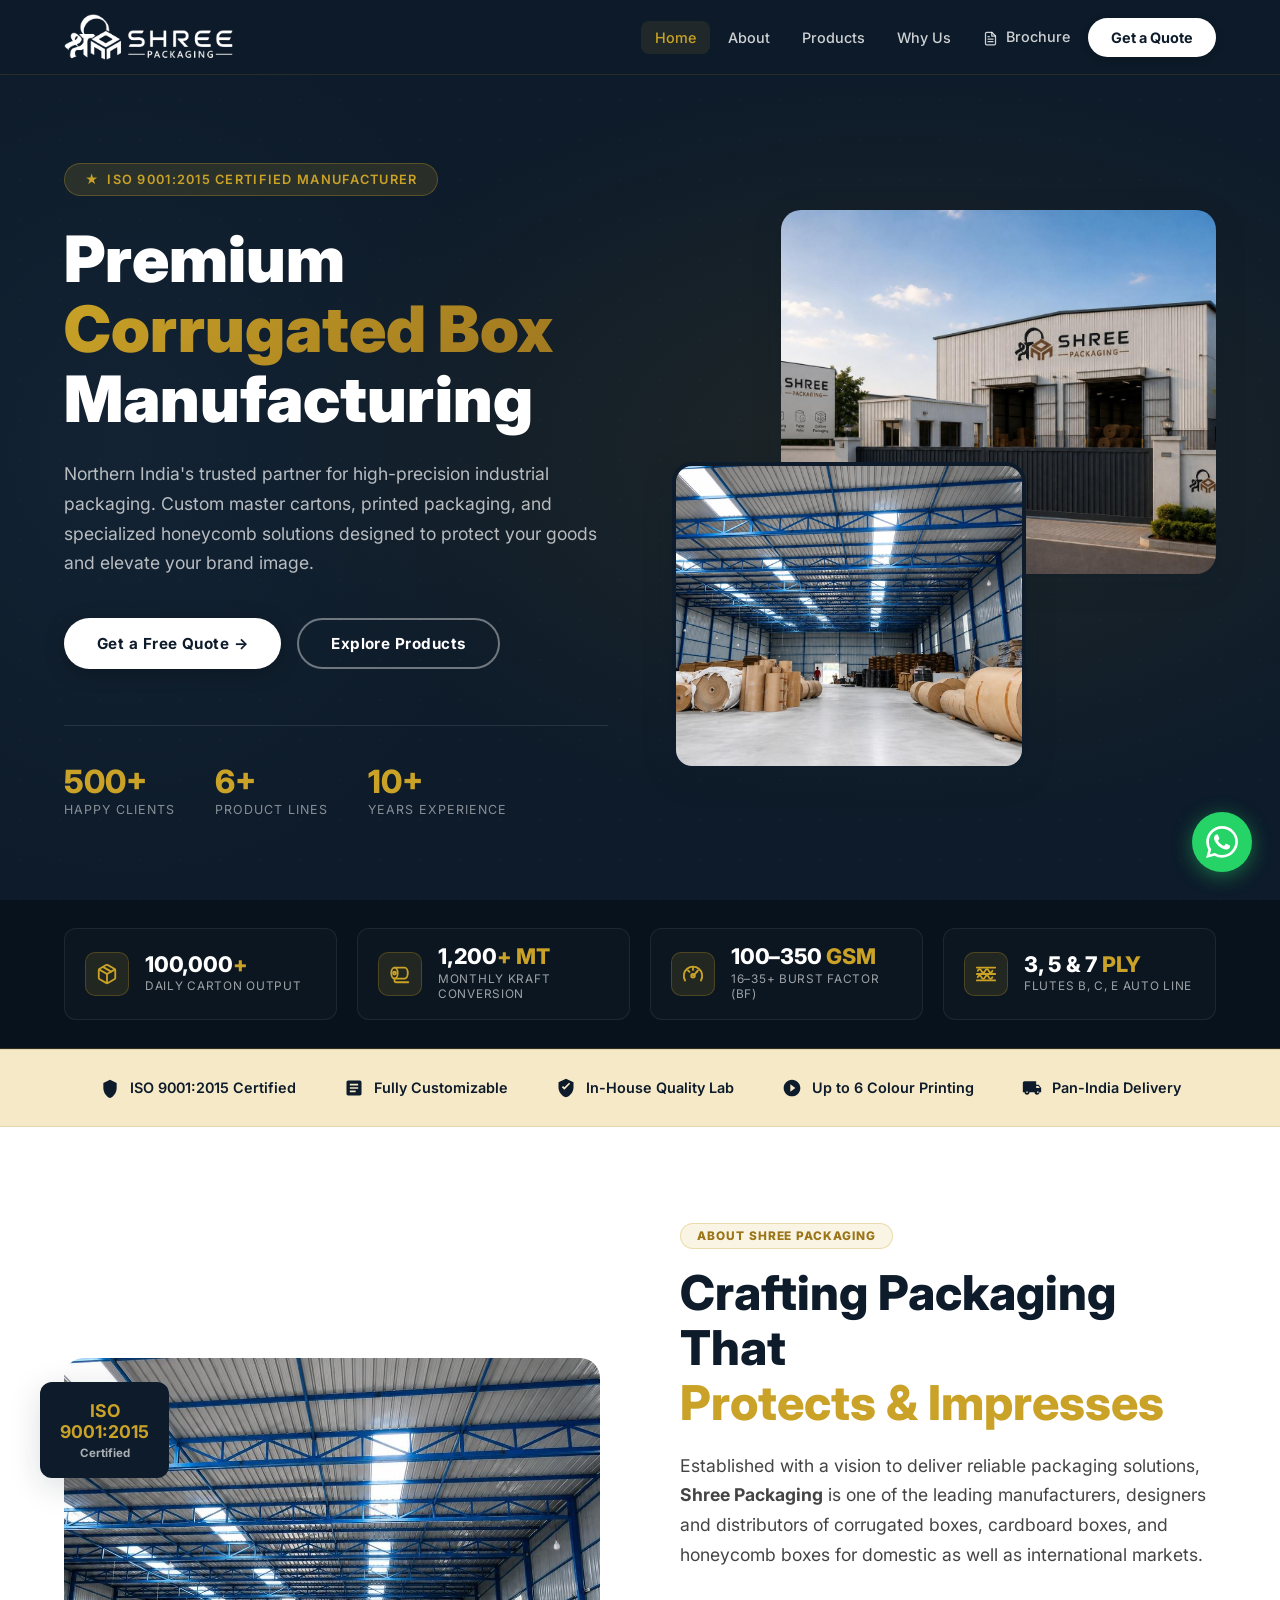
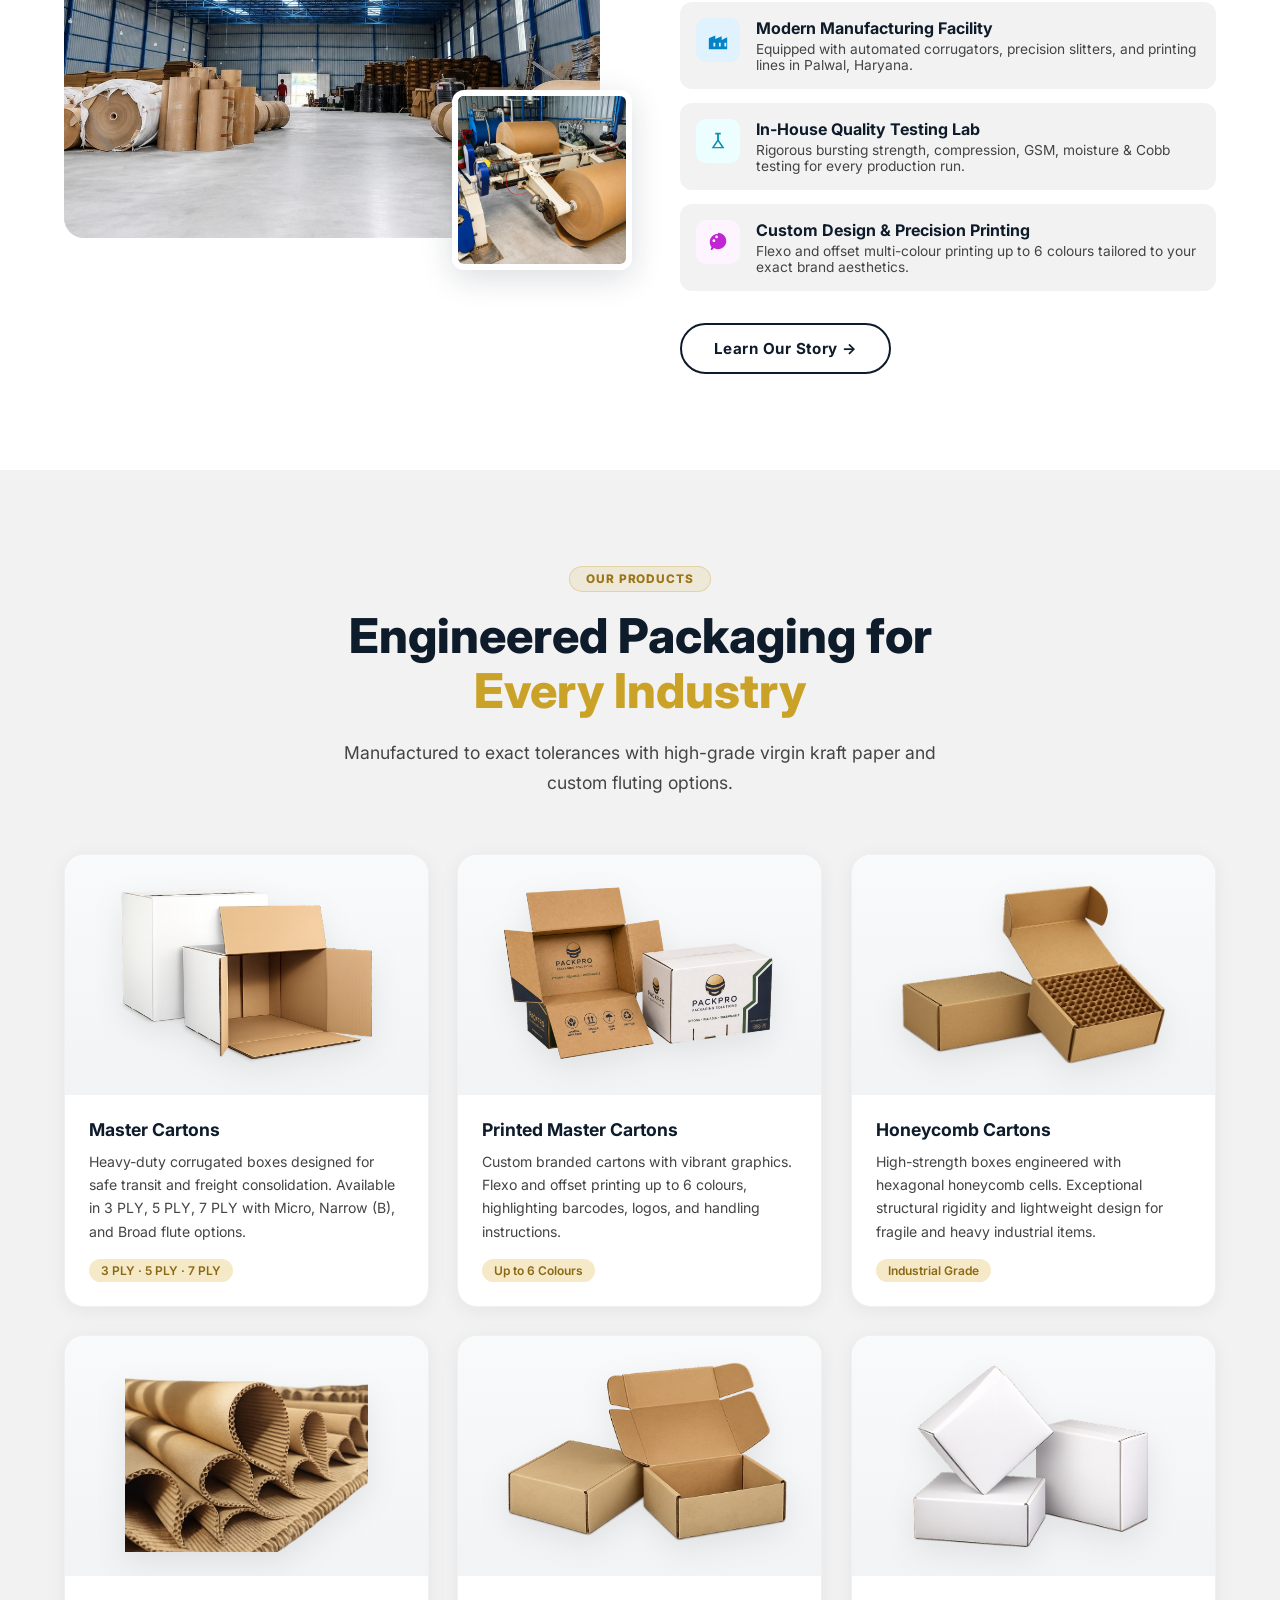
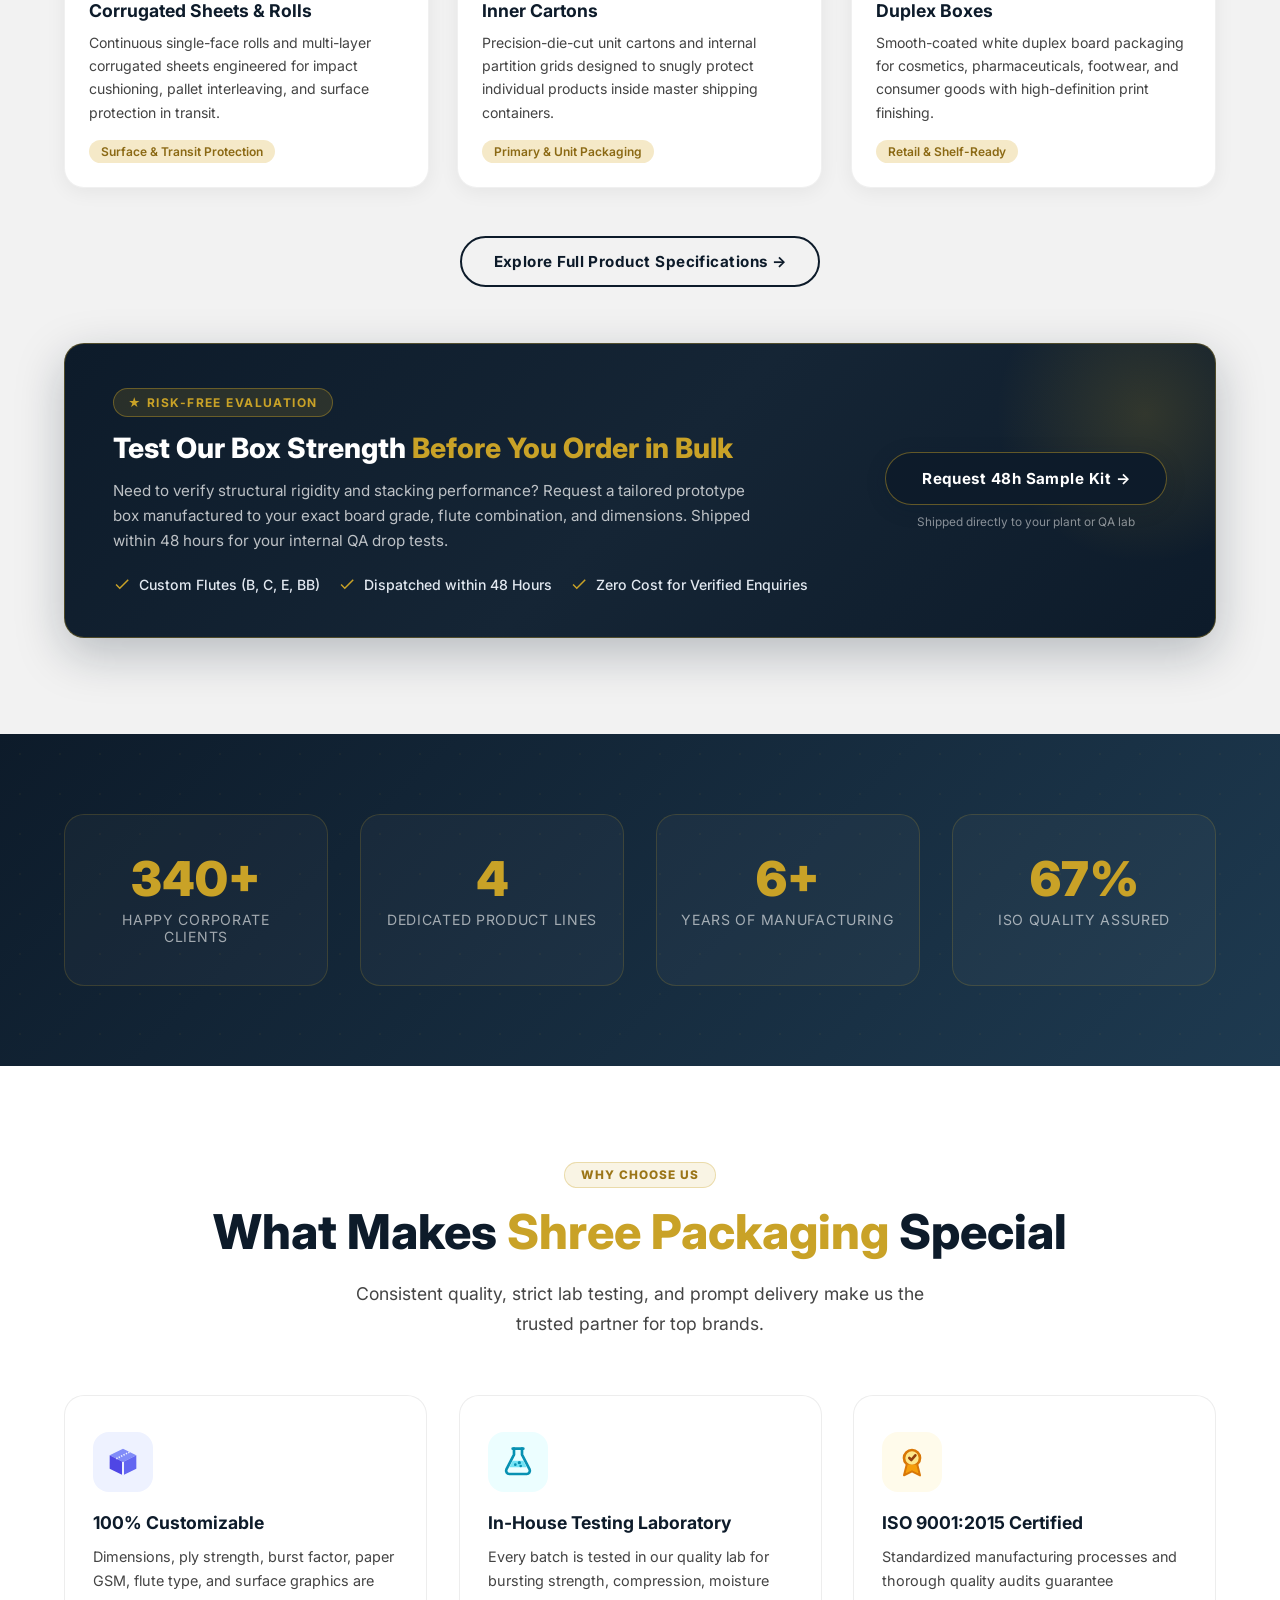
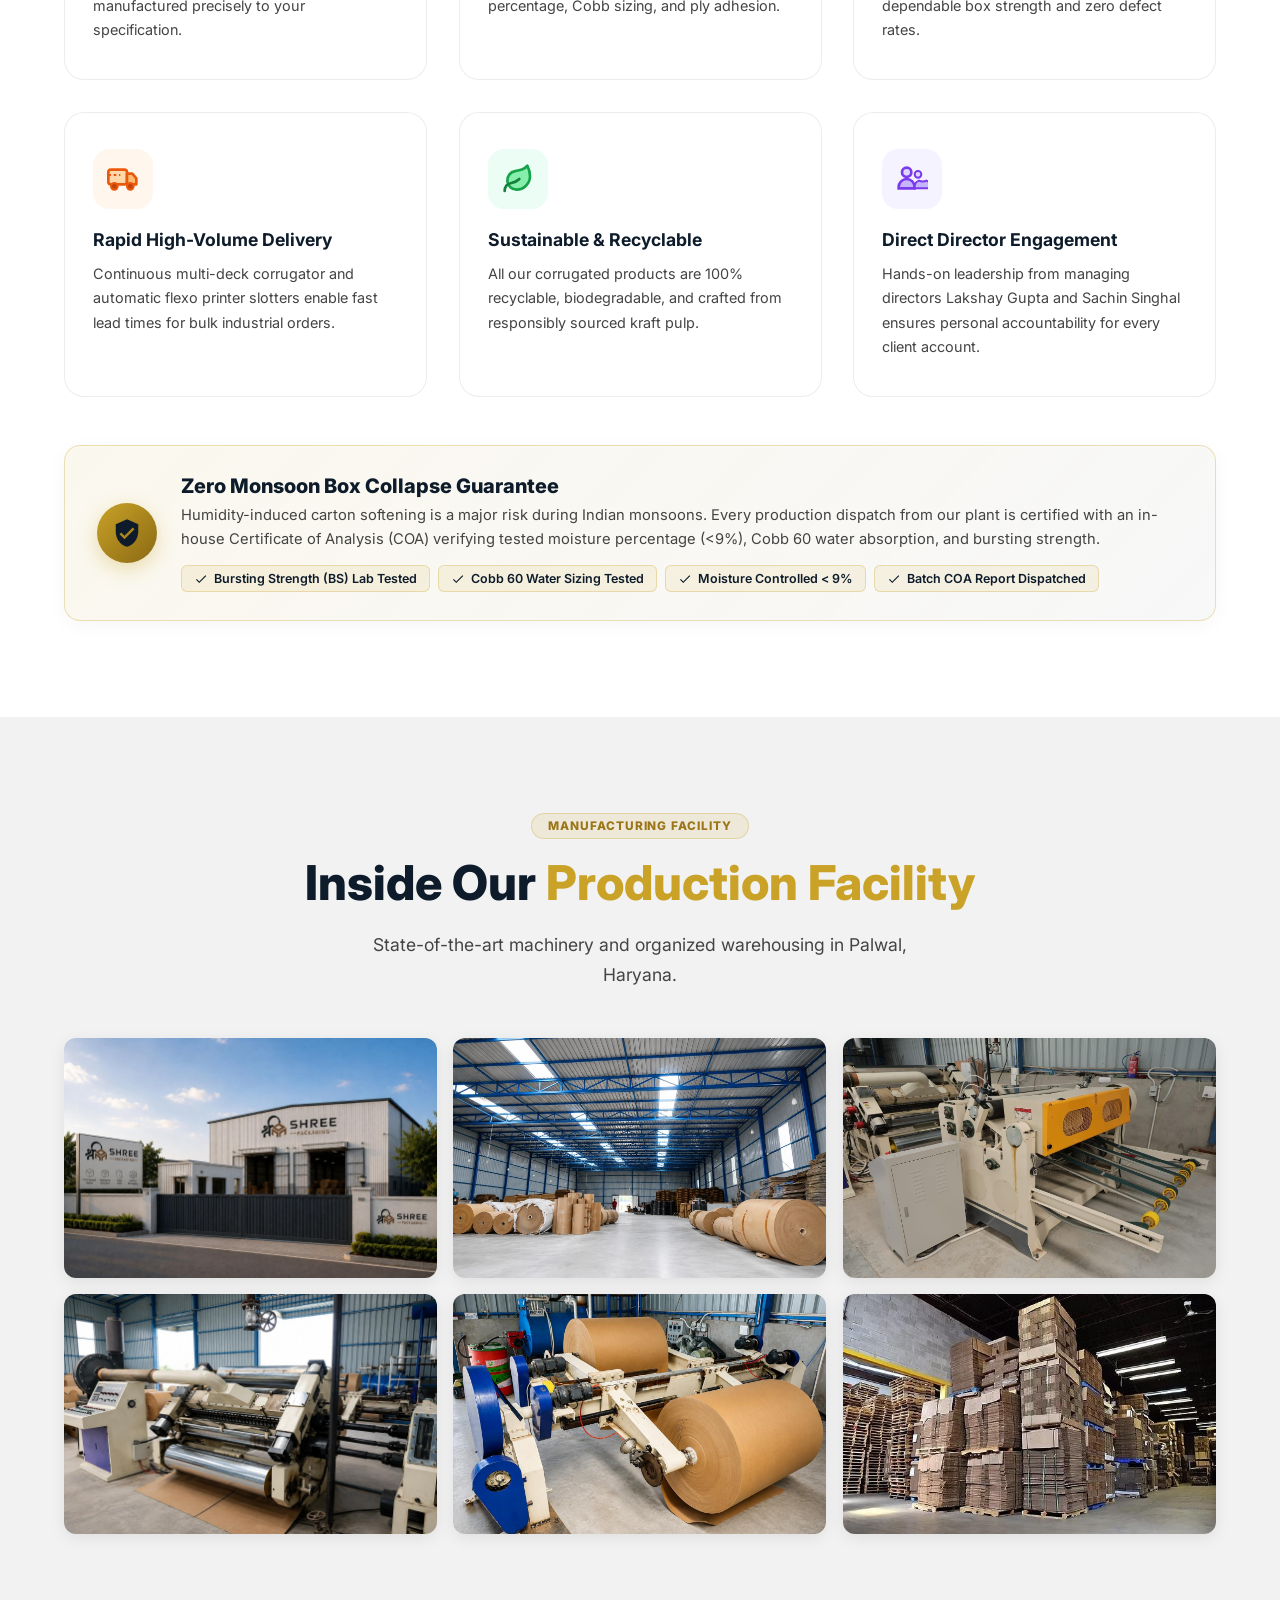
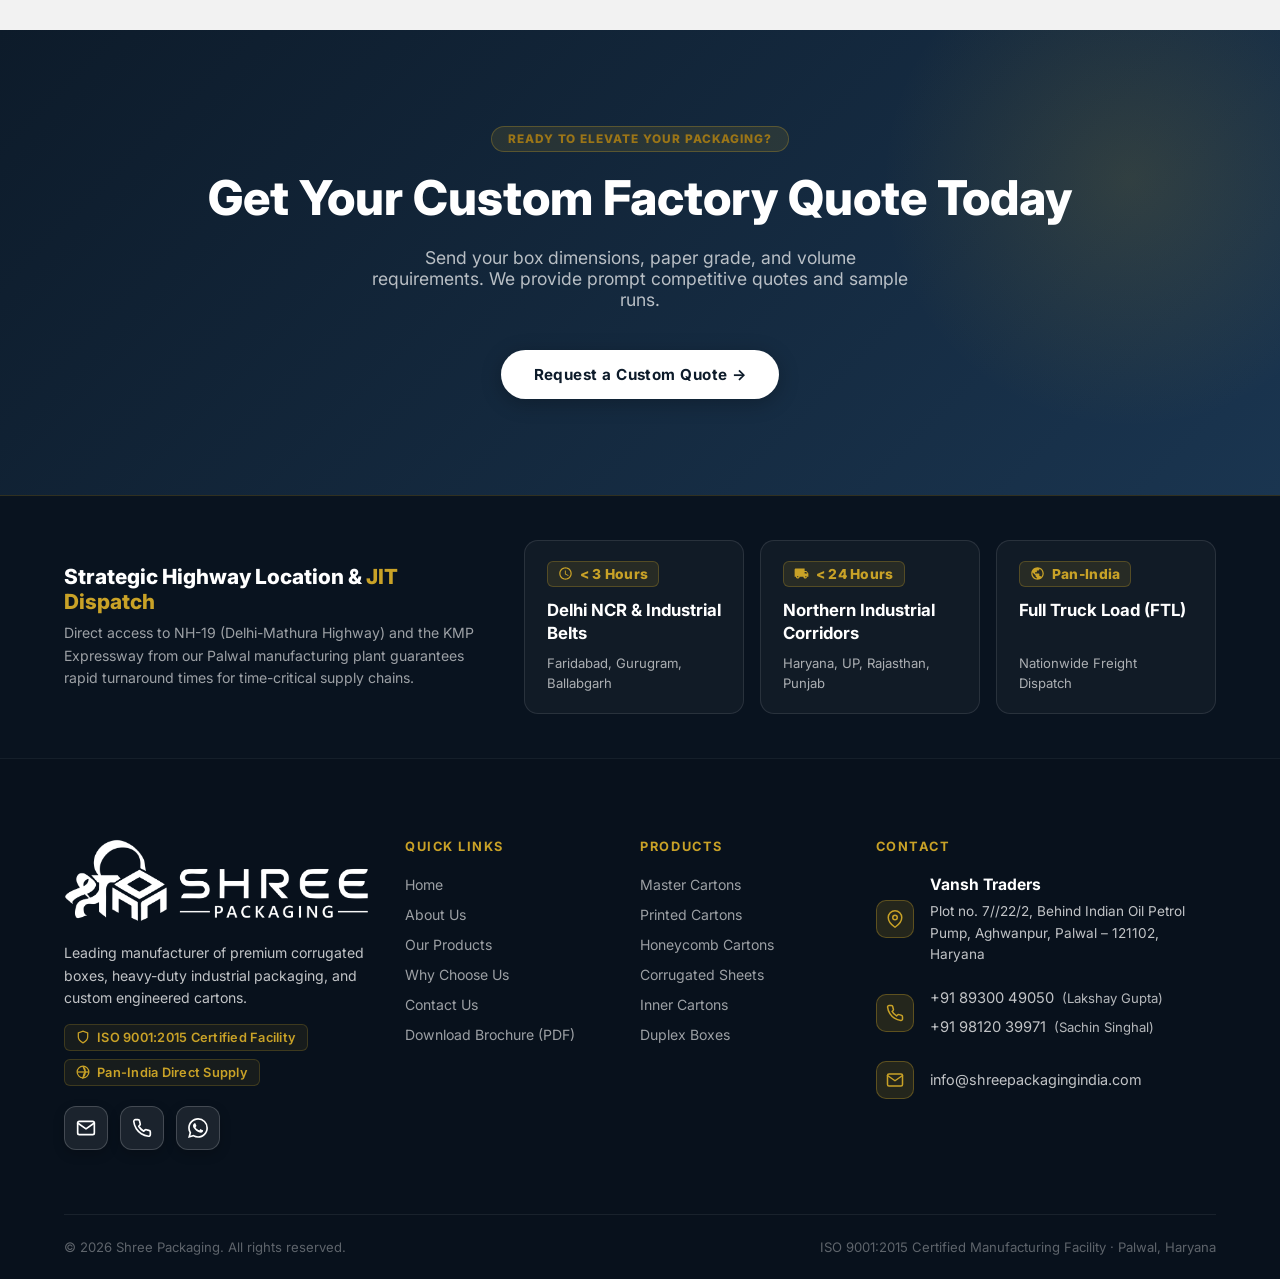
==== commit 11c90dba: "Restructure footer brand summary into concise tagline and credential badges" ====
--- a/index.html
+++ b/index.html
@@ -12,7 +12,7 @@
 <link rel="preconnect" href="https://fonts.googleapis.com">
 <link rel="preconnect" href="https://fonts.gstatic.com" crossorigin>
 <link href="https://fonts.googleapis.com/css2?family=Inter:wght@400;500;600;700;800;900&display=swap" rel="stylesheet">
-<link rel="stylesheet" href="assets/css/style.css?v=3.3">
+<link rel="stylesheet" href="assets/css/style.css?v=3.4">
 <script>
   (function() {
     var p = window.location.pathname;
@@ -549,7 +549,17 @@
         <div class="footer__logo">
           <img src="assets/images/logo_white.png" alt="Shree Packaging">
         </div>
-        <p class="footer__about">Leading manufacturer of premium corrugated boxes, industrial packaging, and custom cartons. Certified ISO 9001:2015 manufacturing facility serving pan-India businesses.</p>
+        <p class="footer__about">Leading manufacturer of premium corrugated boxes, heavy-duty industrial packaging, and custom engineered cartons.</p>
+        <div class="footer__badges">
+          <span class="footer__badge">
+            <svg width="14" height="14" viewBox="0 0 24 24" fill="none" stroke="currentColor" stroke-width="2.2"><path d="M12 22s8-4 8-10V5l-8-3-8 3v7c0 6 8 10 8 10z"/></svg>
+            ISO 9001:2015 Certified Facility
+          </span>
+          <span class="footer__badge">
+            <svg width="14" height="14" viewBox="0 0 24 24" fill="none" stroke="currentColor" stroke-width="2.2"><circle cx="12" cy="12" r="10"/><path d="M2 12h20"/><path d="M12 2a15.3 15.3 0 0 1 4 10 15.3 15.3 0 0 1-4 10 15.3 15.3 0 0 1 4-10z"/></svg>
+            Pan-India Direct Supply
+          </span>
+        </div>
         <div class="footer__social">
           <a href="mailto:info@shreepackagingindia.com" class="social-link" title="Email: info@shreepackagingindia.com" aria-label="Email"><svg width="20" height="20" viewBox="0 0 24 24" fill="none" stroke="currentColor" stroke-width="2" stroke-linecap="round" stroke-linejoin="round"><path d="M4 4h16c1.1 0 2 .9 2 2v12c0 1.1-.9 2-2 2H4c-1.1 0-2-.9-2-2V6c0-1.1.9-2 2-2z"></path><polyline points="22,6 12,13 2,6"></polyline></svg></a>
           <a href="tel:8930049050" class="social-link" title="Call: +91 89300 49050" aria-label="Call"><svg width="20" height="20" viewBox="0 0 24 24" fill="none" stroke="currentColor" stroke-width="2" stroke-linecap="round" stroke-linejoin="round"><path d="M22 16.92v3a2 2 0 0 1-2.18 2 19.79 19.79 0 0 1-8.63-3.07 19.5 19.5 0 0 1-6-6 19.79 19.79 0 0 1-3.07-8.67A2 2 0 0 1 4.11 2h3a2 2 0 0 1 2 1.72 12.84 12.84 0 0 0 .7 2.81 2 2 0 0 1-.45 2.11L8.09 9.91a16 16 0 0 0 6 6l1.27-1.27a2 2 0 0 1 2.11-.45 12.84 12.84 0 0 0 2.81.7A2 2 0 0 1 22 16.92z"></path></svg></a>
--- a/assets/css/style.css
+++ b/assets/css/style.css
@@ -275,9 +275,24 @@
 .footer { background: #08111C; color: rgba(255,255,255,0.75); padding: 80px 0 0; }
 .footer__grid { display: grid; grid-template-columns: 1.3fr 0.85fr 0.85fr 1.45fr; gap: 36px; padding-bottom: 64px; border-bottom: 1px solid rgba(255,255,255,0.07); }
 .footer__logo { display: flex; align-items: center; gap: 12px; margin-bottom: 20px; }
-.footer__logo img { height: 44px; width: auto; display: block; }
-.footer__about { font-size: 0.88rem; line-height: 1.75; }
-.footer__social { display: flex; gap: 12px; margin-top: 24px; }
+.footer__about { font-size: 0.88rem; line-height: 1.6; color: rgba(255, 255, 255, 0.75); margin-bottom: 14px; }
+.footer__badges { display: flex; flex-direction: column; gap: 8px; margin-bottom: 20px; }
+.footer__badge {
+  display: inline-flex;
+  align-items: center;
+  gap: 7px;
+  font-size: 0.80rem;
+  font-weight: 600;
+  color: var(--gold-light);
+  background: rgba(201, 162, 39, 0.08);
+  border: 1px solid rgba(201, 162, 39, 0.22);
+  padding: 5px 11px;
+  border-radius: 6px;
+  width: fit-content;
+  letter-spacing: 0.02em;
+}
+.footer__badge svg { flex-shrink: 0; }
+.footer__social { display: flex; gap: 12px; margin-top: 0; }
 .social-link {
   width: 44px;
   height: 44px;
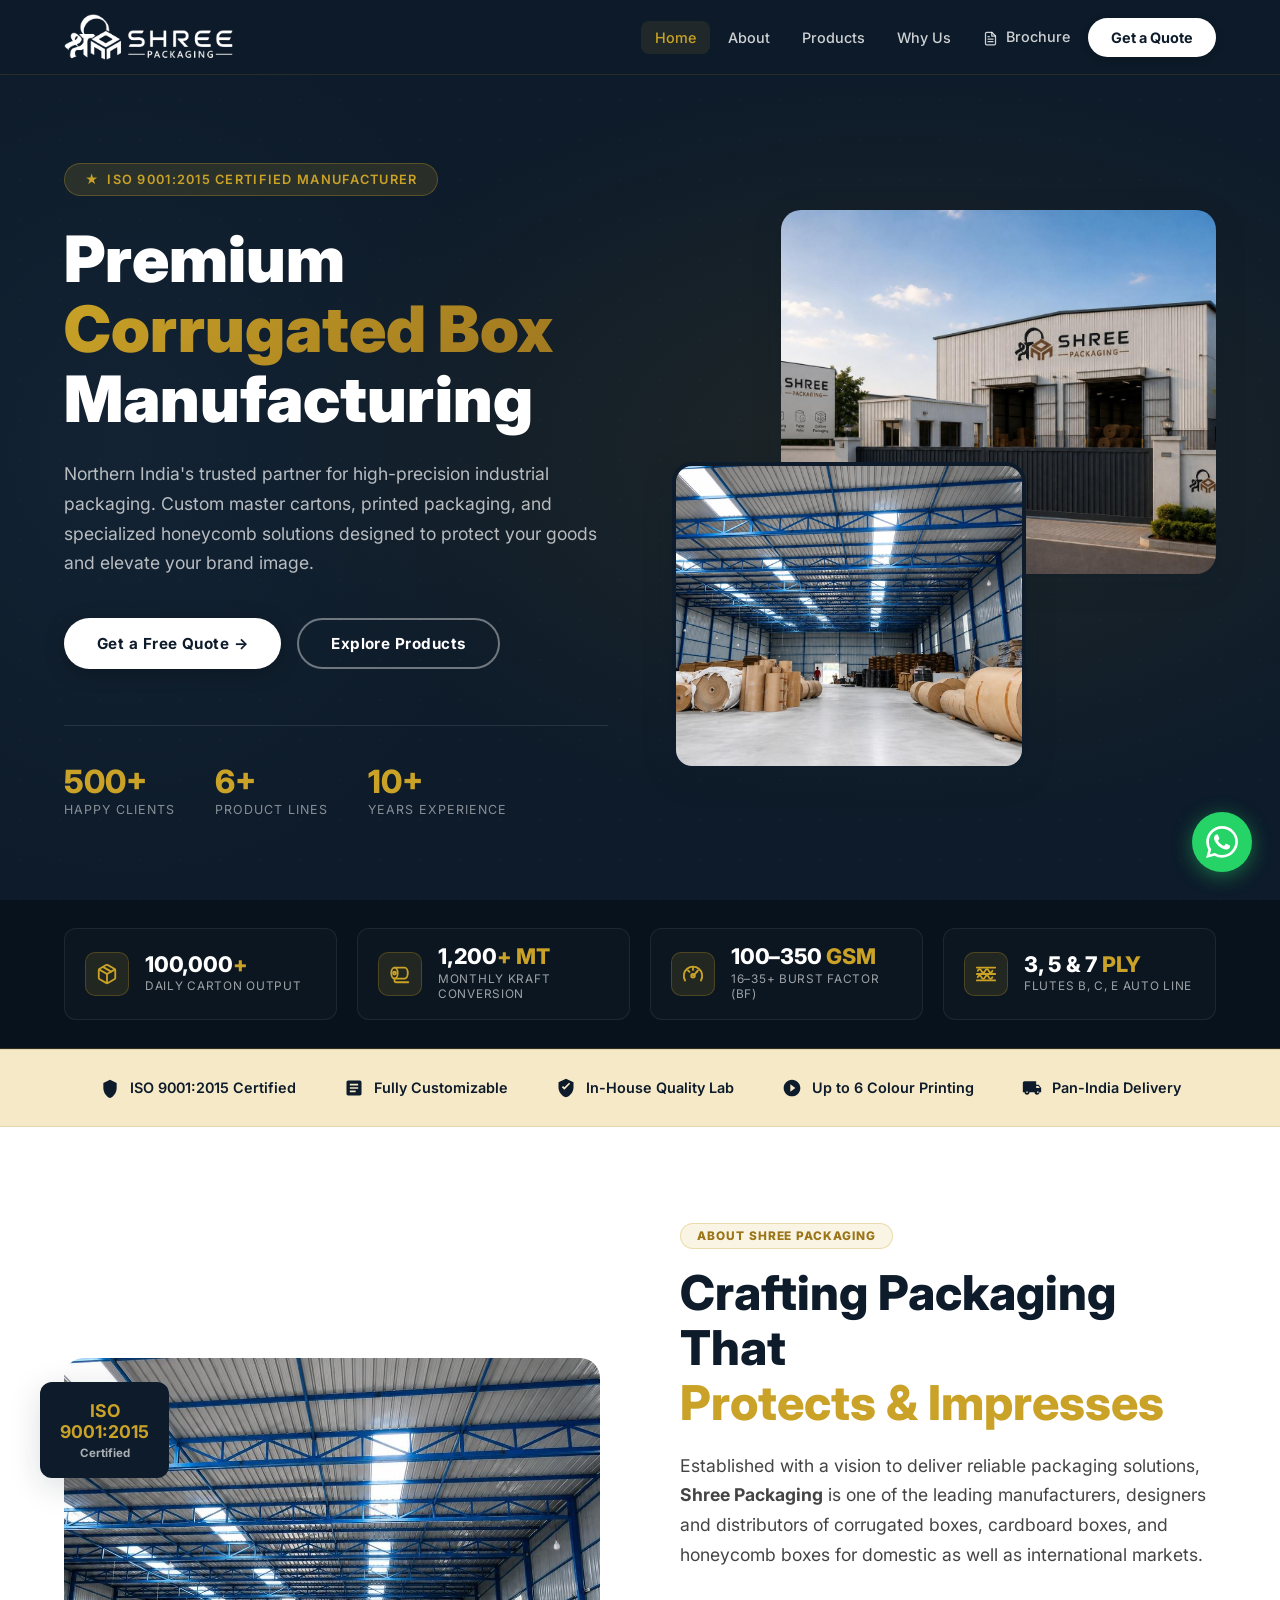
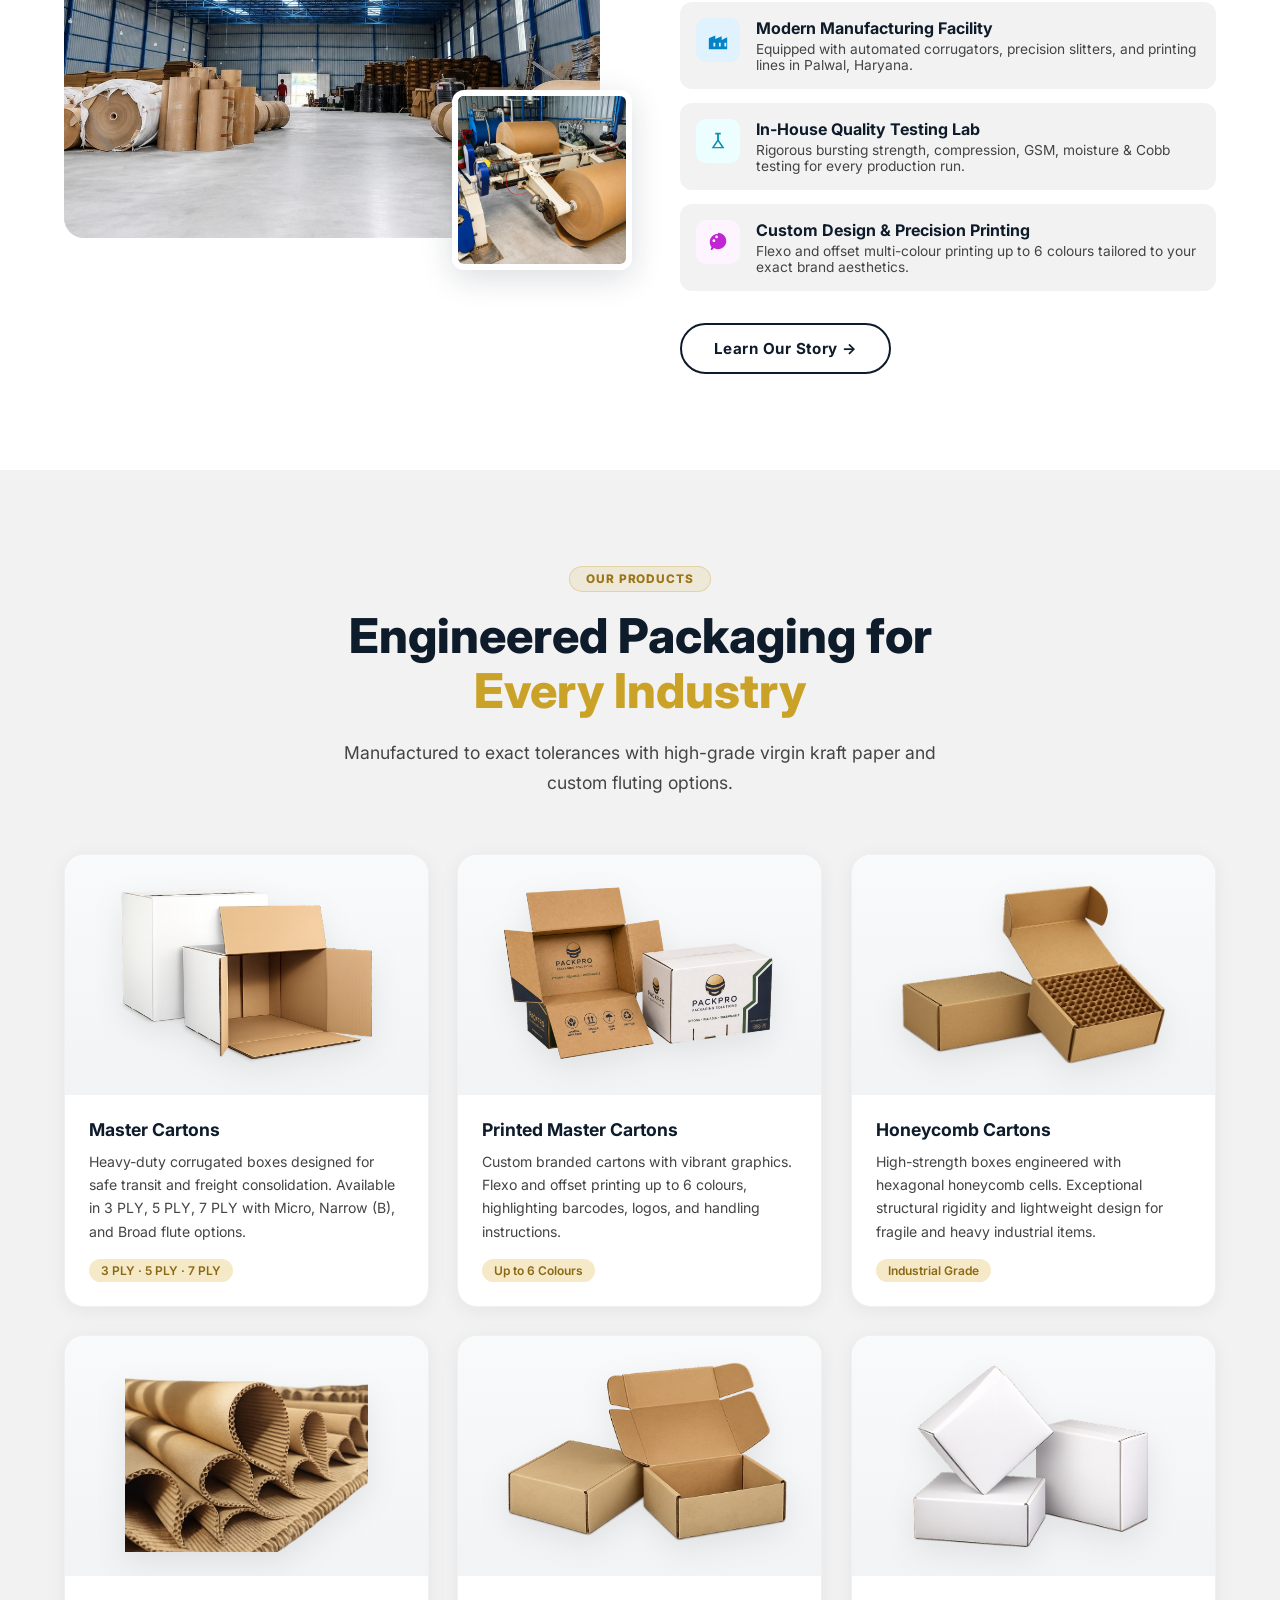
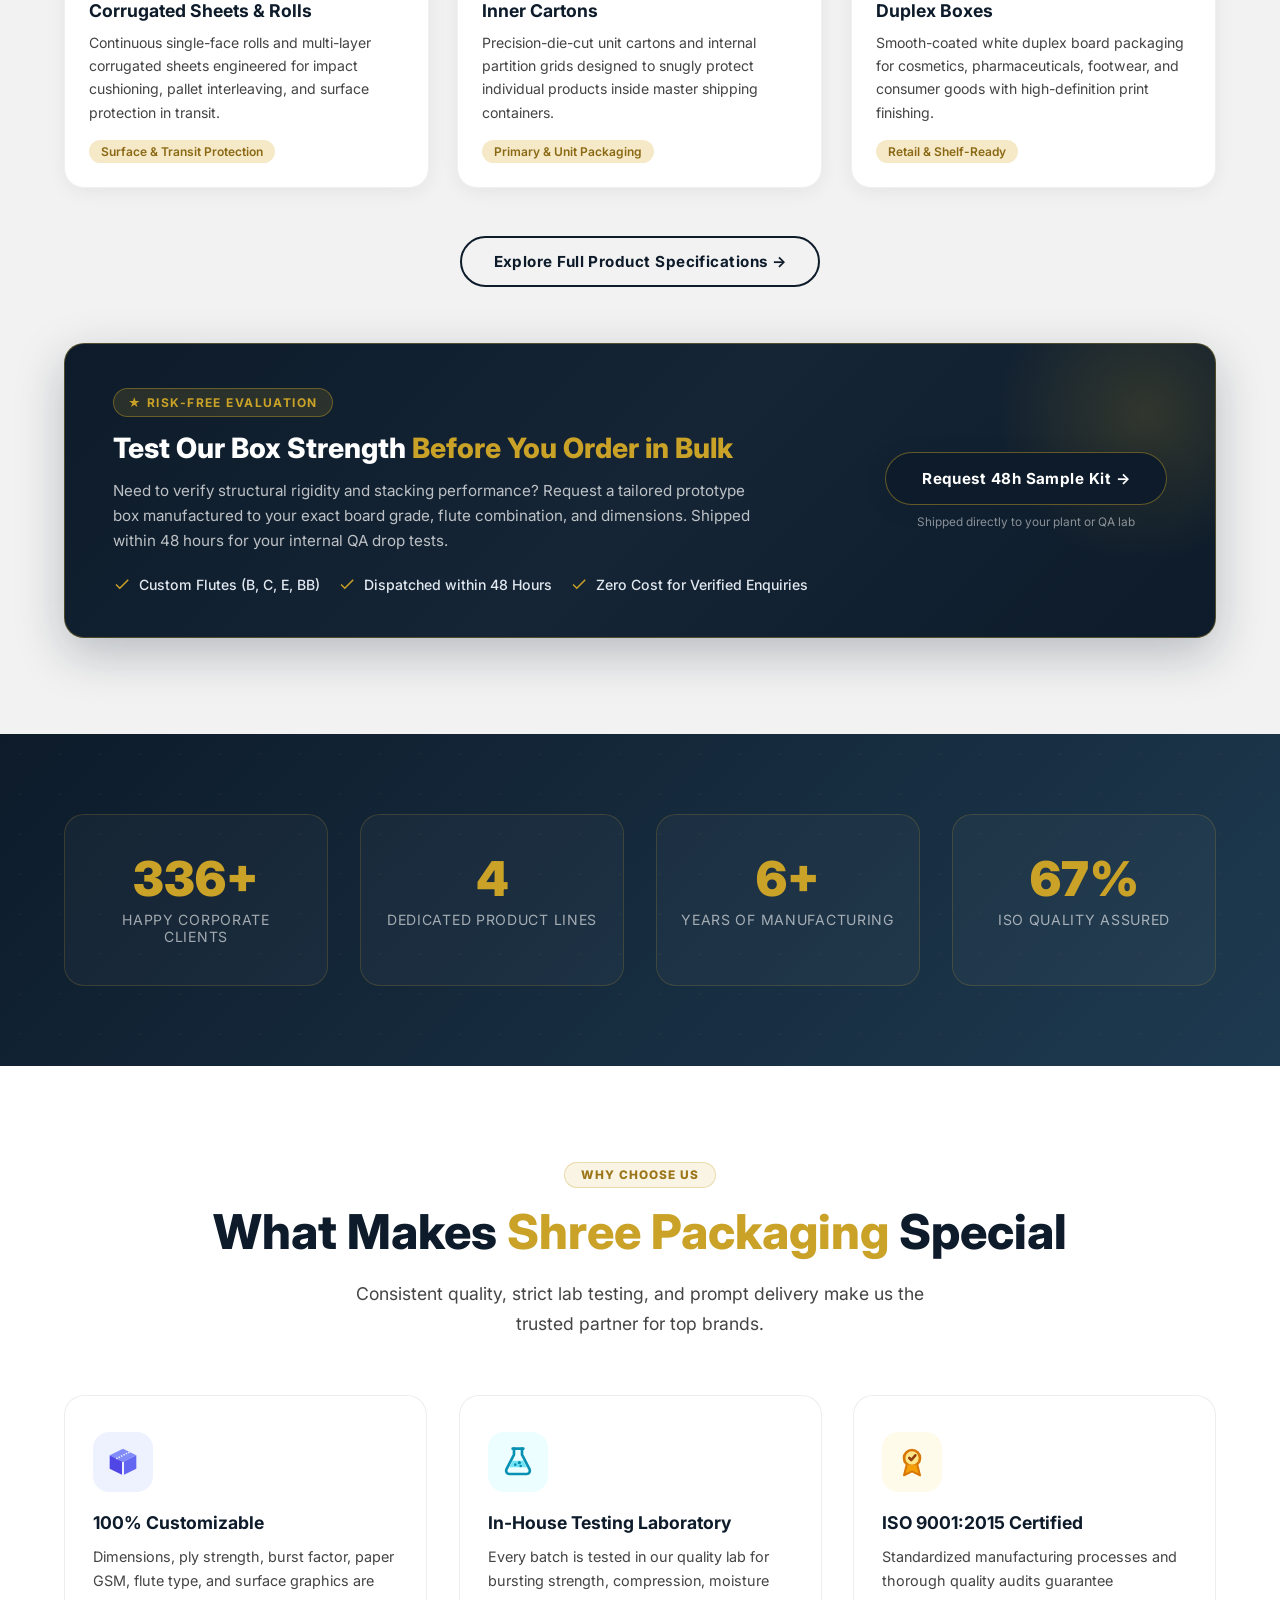
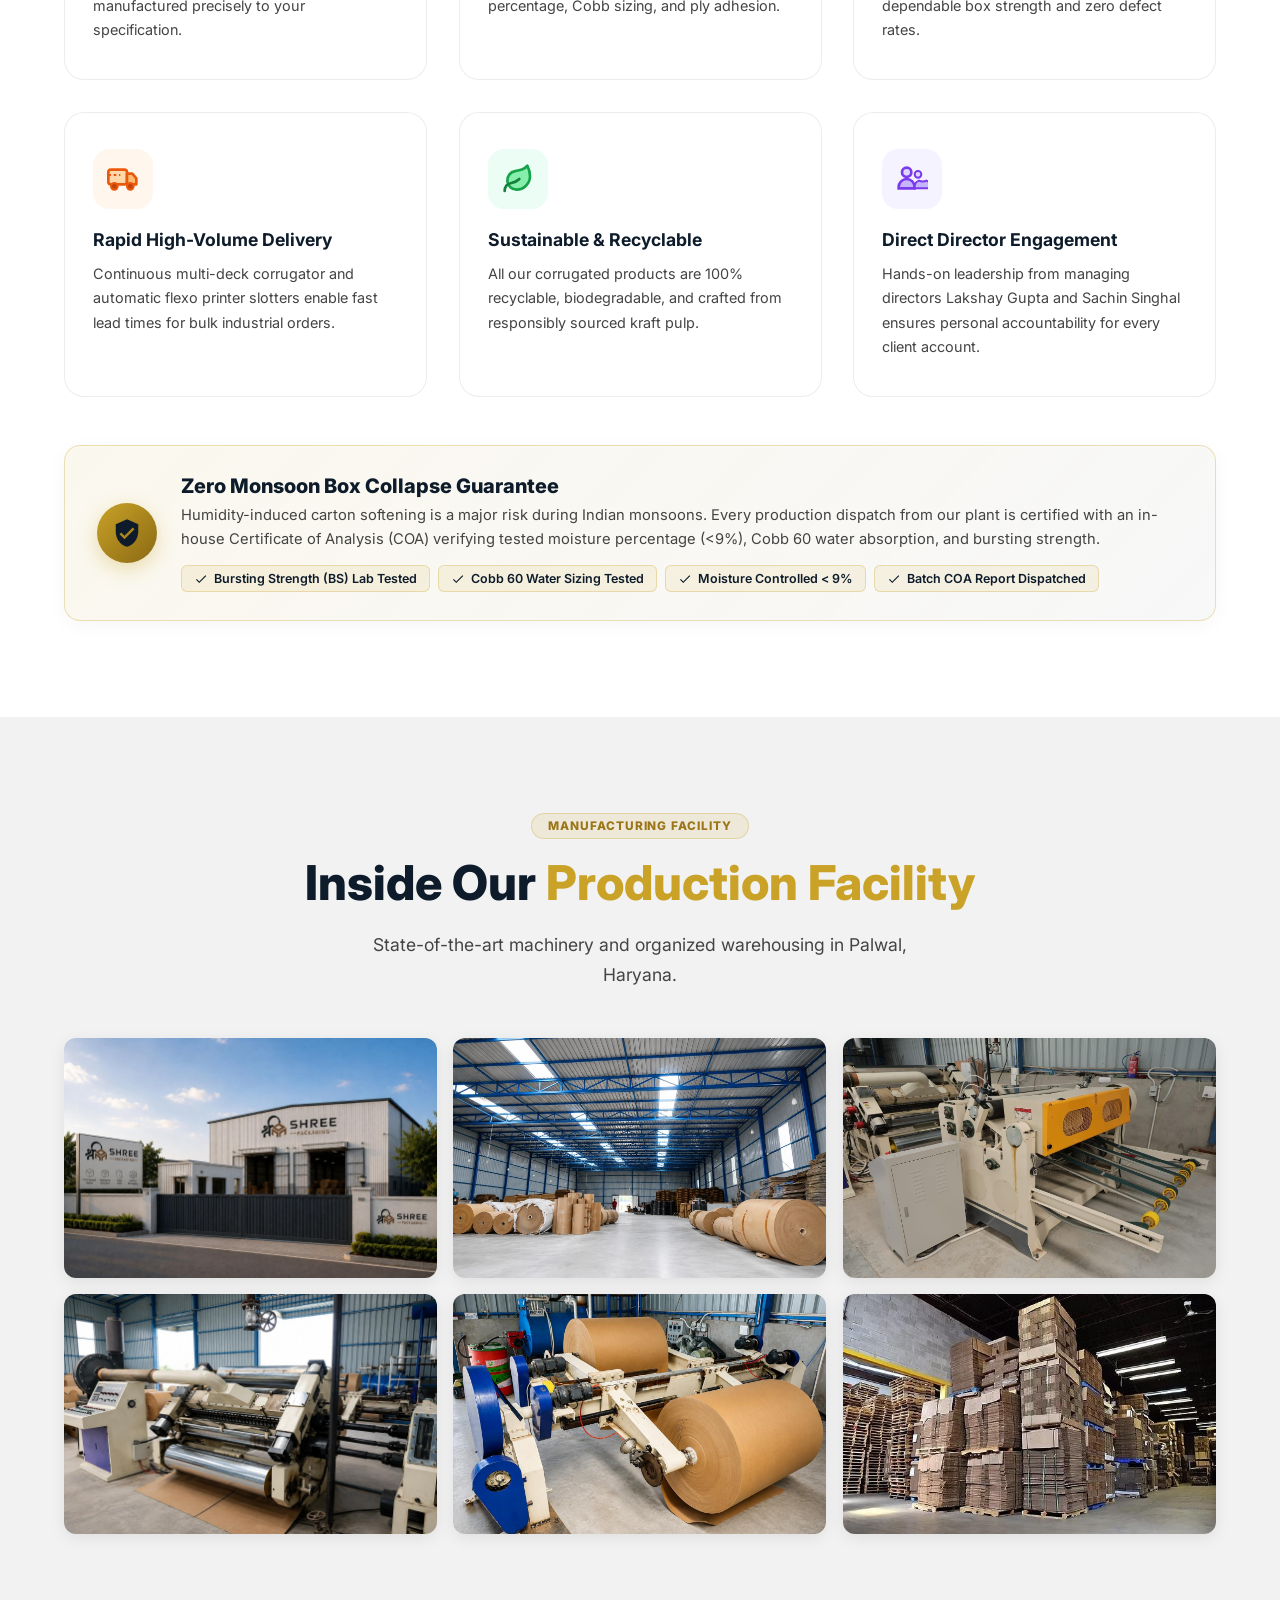
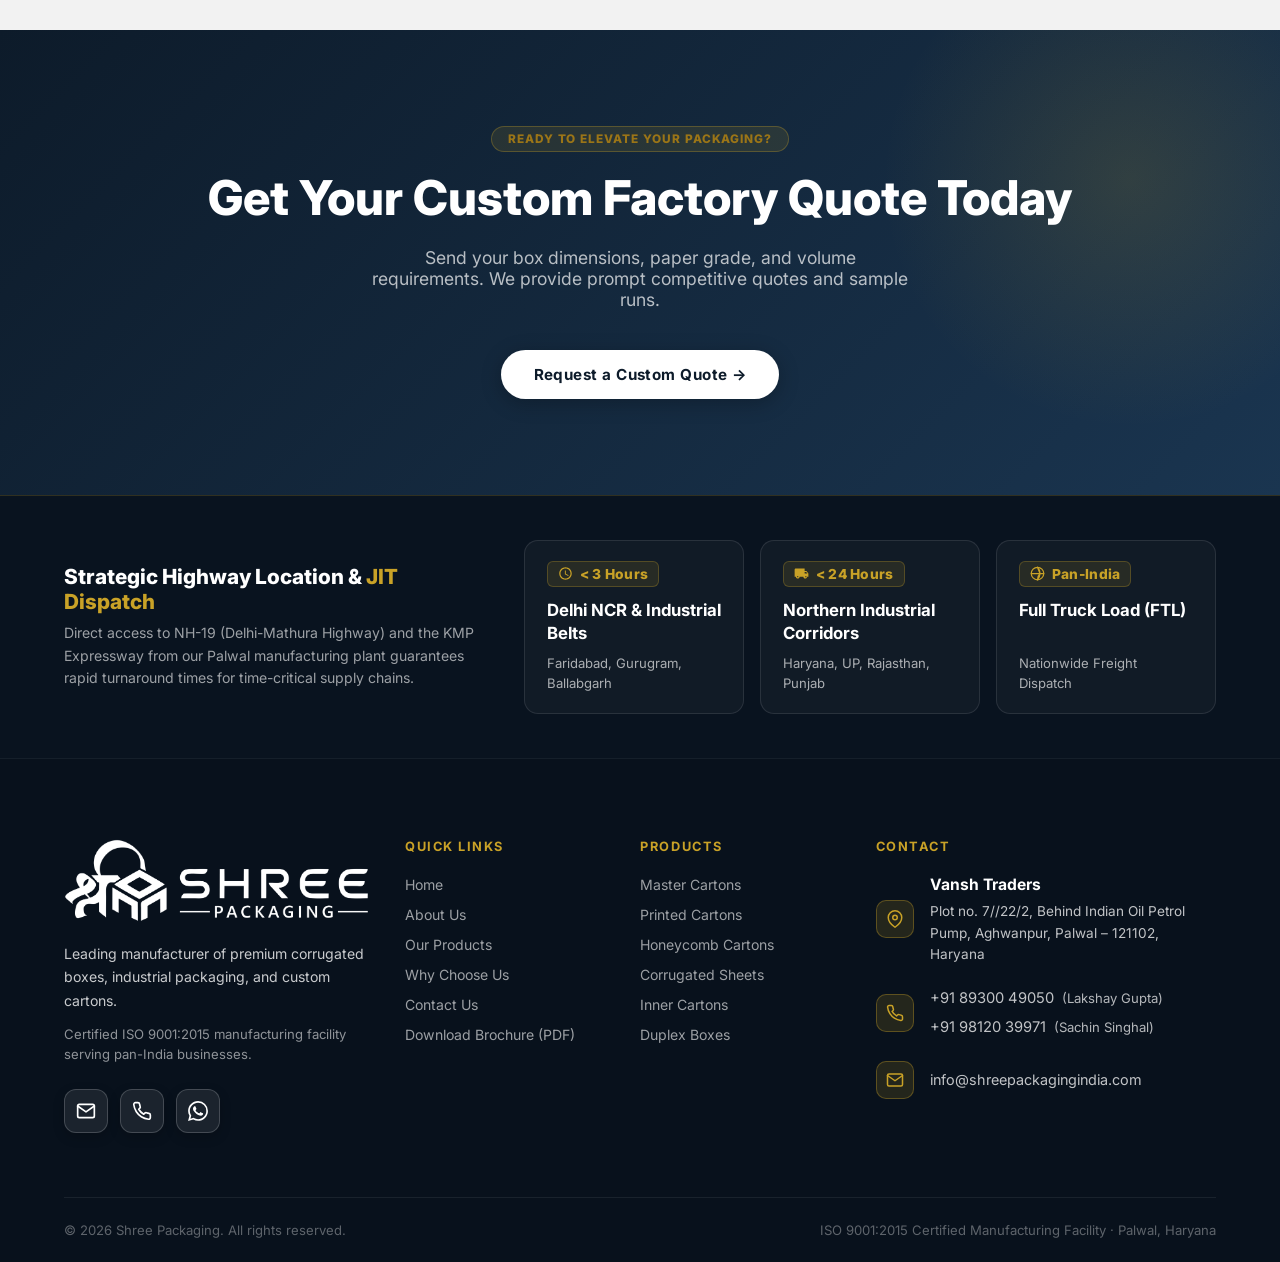
==== commit bef3aa50: "Replace Pan-India globe icon with clean globe vector and remove yellow tags from footer" ====
--- a/index.html
+++ b/index.html
@@ -12,7 +12,7 @@
 <link rel="preconnect" href="https://fonts.googleapis.com">
 <link rel="preconnect" href="https://fonts.gstatic.com" crossorigin>
 <link href="https://fonts.googleapis.com/css2?family=Inter:wght@400;500;600;700;800;900&display=swap" rel="stylesheet">
-<link rel="stylesheet" href="assets/css/style.css?v=3.4">
+<link rel="stylesheet" href="assets/css/style.css?v=3.5">
 <script>
   (function() {
     var p = window.location.pathname;
@@ -531,7 +531,7 @@
         </div>
         <div class="logistics-hub">
           <div class="logistics-hub__time">
-            <svg width="15" height="15" viewBox="0 0 24 24" fill="currentColor"><path d="M12 2C6.48 2 2 6.48 2 12s4.48 10 10 10 10-4.48 10-10S17.52 2 12 2zm-1 17.93c-3.95-.49-7-3.85-7-7.93 0-.62.08-1.21.21-1.79L9 15v1c0 1.1.9 2 2 2v1.93zm6.9-2.54c-.26-.81-1-1.39-1.9-1.39h-1v-3c0-.55-.45-1-1-1H8v-2h2c.55 0 1-.45 1-1V7h2c1.1 0 2-.9 2-2v-.41c2.93 1.19 5 4.06 5 7.41 0 2.08-.8 3.97-2.1 5.39z"/></svg>
+            <svg width="15" height="15" viewBox="0 0 24 24" fill="none" stroke="currentColor" stroke-width="2" stroke-linecap="round" stroke-linejoin="round"><circle cx="12" cy="12" r="10"></circle><line x1="2" y1="12" x2="22" y2="12"></line><path d="M12 2a15.3 15.3 0 0 1 4 10 15.3 15.3 0 0 1-4 10 15.3 15.3 0 0 1 4-10z"></path></svg>
             Pan-India
           </div>
           <div class="logistics-hub__region">Full Truck Load (FTL)</div>
@@ -549,17 +549,8 @@
         <div class="footer__logo">
           <img src="assets/images/logo_white.png" alt="Shree Packaging">
         </div>
-        <p class="footer__about">Leading manufacturer of premium corrugated boxes, heavy-duty industrial packaging, and custom engineered cartons.</p>
-        <div class="footer__badges">
-          <span class="footer__badge">
-            <svg width="14" height="14" viewBox="0 0 24 24" fill="none" stroke="currentColor" stroke-width="2.2"><path d="M12 22s8-4 8-10V5l-8-3-8 3v7c0 6 8 10 8 10z"/></svg>
-            ISO 9001:2015 Certified Facility
-          </span>
-          <span class="footer__badge">
-            <svg width="14" height="14" viewBox="0 0 24 24" fill="none" stroke="currentColor" stroke-width="2.2"><circle cx="12" cy="12" r="10"/><path d="M2 12h20"/><path d="M12 2a15.3 15.3 0 0 1 4 10 15.3 15.3 0 0 1-4 10 15.3 15.3 0 0 1 4-10z"/></svg>
-            Pan-India Direct Supply
-          </span>
-        </div>
+        <p class="footer__about">Leading manufacturer of premium corrugated boxes, industrial packaging, and custom cartons.</p>
+        <p class="footer__cert">Certified ISO 9001:2015 manufacturing facility serving pan-India businesses.</p>
         <div class="footer__social">
           <a href="mailto:info@shreepackagingindia.com" class="social-link" title="Email: info@shreepackagingindia.com" aria-label="Email"><svg width="20" height="20" viewBox="0 0 24 24" fill="none" stroke="currentColor" stroke-width="2" stroke-linecap="round" stroke-linejoin="round"><path d="M4 4h16c1.1 0 2 .9 2 2v12c0 1.1-.9 2-2 2H4c-1.1 0-2-.9-2-2V6c0-1.1.9-2 2-2z"></path><polyline points="22,6 12,13 2,6"></polyline></svg></a>
           <a href="tel:8930049050" class="social-link" title="Call: +91 89300 49050" aria-label="Call"><svg width="20" height="20" viewBox="0 0 24 24" fill="none" stroke="currentColor" stroke-width="2" stroke-linecap="round" stroke-linejoin="round"><path d="M22 16.92v3a2 2 0 0 1-2.18 2 19.79 19.79 0 0 1-8.63-3.07 19.5 19.5 0 0 1-6-6 19.79 19.79 0 0 1-3.07-8.67A2 2 0 0 1 4.11 2h3a2 2 0 0 1 2 1.72 12.84 12.84 0 0 0 .7 2.81 2 2 0 0 1-.45 2.11L8.09 9.91a16 16 0 0 0 6 6l1.27-1.27a2 2 0 0 1 2.11-.45 12.84 12.84 0 0 0 2.81.7A2 2 0 0 1 22 16.92z"></path></svg></a>
--- a/assets/css/style.css
+++ b/assets/css/style.css
@@ -275,24 +275,9 @@
 .footer { background: #08111C; color: rgba(255,255,255,0.75); padding: 80px 0 0; }
 .footer__grid { display: grid; grid-template-columns: 1.3fr 0.85fr 0.85fr 1.45fr; gap: 36px; padding-bottom: 64px; border-bottom: 1px solid rgba(255,255,255,0.07); }
 .footer__logo { display: flex; align-items: center; gap: 12px; margin-bottom: 20px; }
-.footer__about { font-size: 0.88rem; line-height: 1.6; color: rgba(255, 255, 255, 0.75); margin-bottom: 14px; }
-.footer__badges { display: flex; flex-direction: column; gap: 8px; margin-bottom: 20px; }
-.footer__badge {
-  display: inline-flex;
-  align-items: center;
-  gap: 7px;
-  font-size: 0.80rem;
-  font-weight: 600;
-  color: var(--gold-light);
-  background: rgba(201, 162, 39, 0.08);
-  border: 1px solid rgba(201, 162, 39, 0.22);
-  padding: 5px 11px;
-  border-radius: 6px;
-  width: fit-content;
-  letter-spacing: 0.02em;
-}
-.footer__badge svg { flex-shrink: 0; }
-.footer__social { display: flex; gap: 12px; margin-top: 0; }
+.footer__about { font-size: 0.88rem; line-height: 1.65; color: rgba(255, 255, 255, 0.78); margin-bottom: 12px; }
+.footer__cert { font-size: 0.82rem; line-height: 1.55; color: rgba(255, 255, 255, 0.55); margin-bottom: 24px; }
+.footer__social { display: flex; gap: 12px; }
 .social-link {
   width: 44px;
   height: 44px;
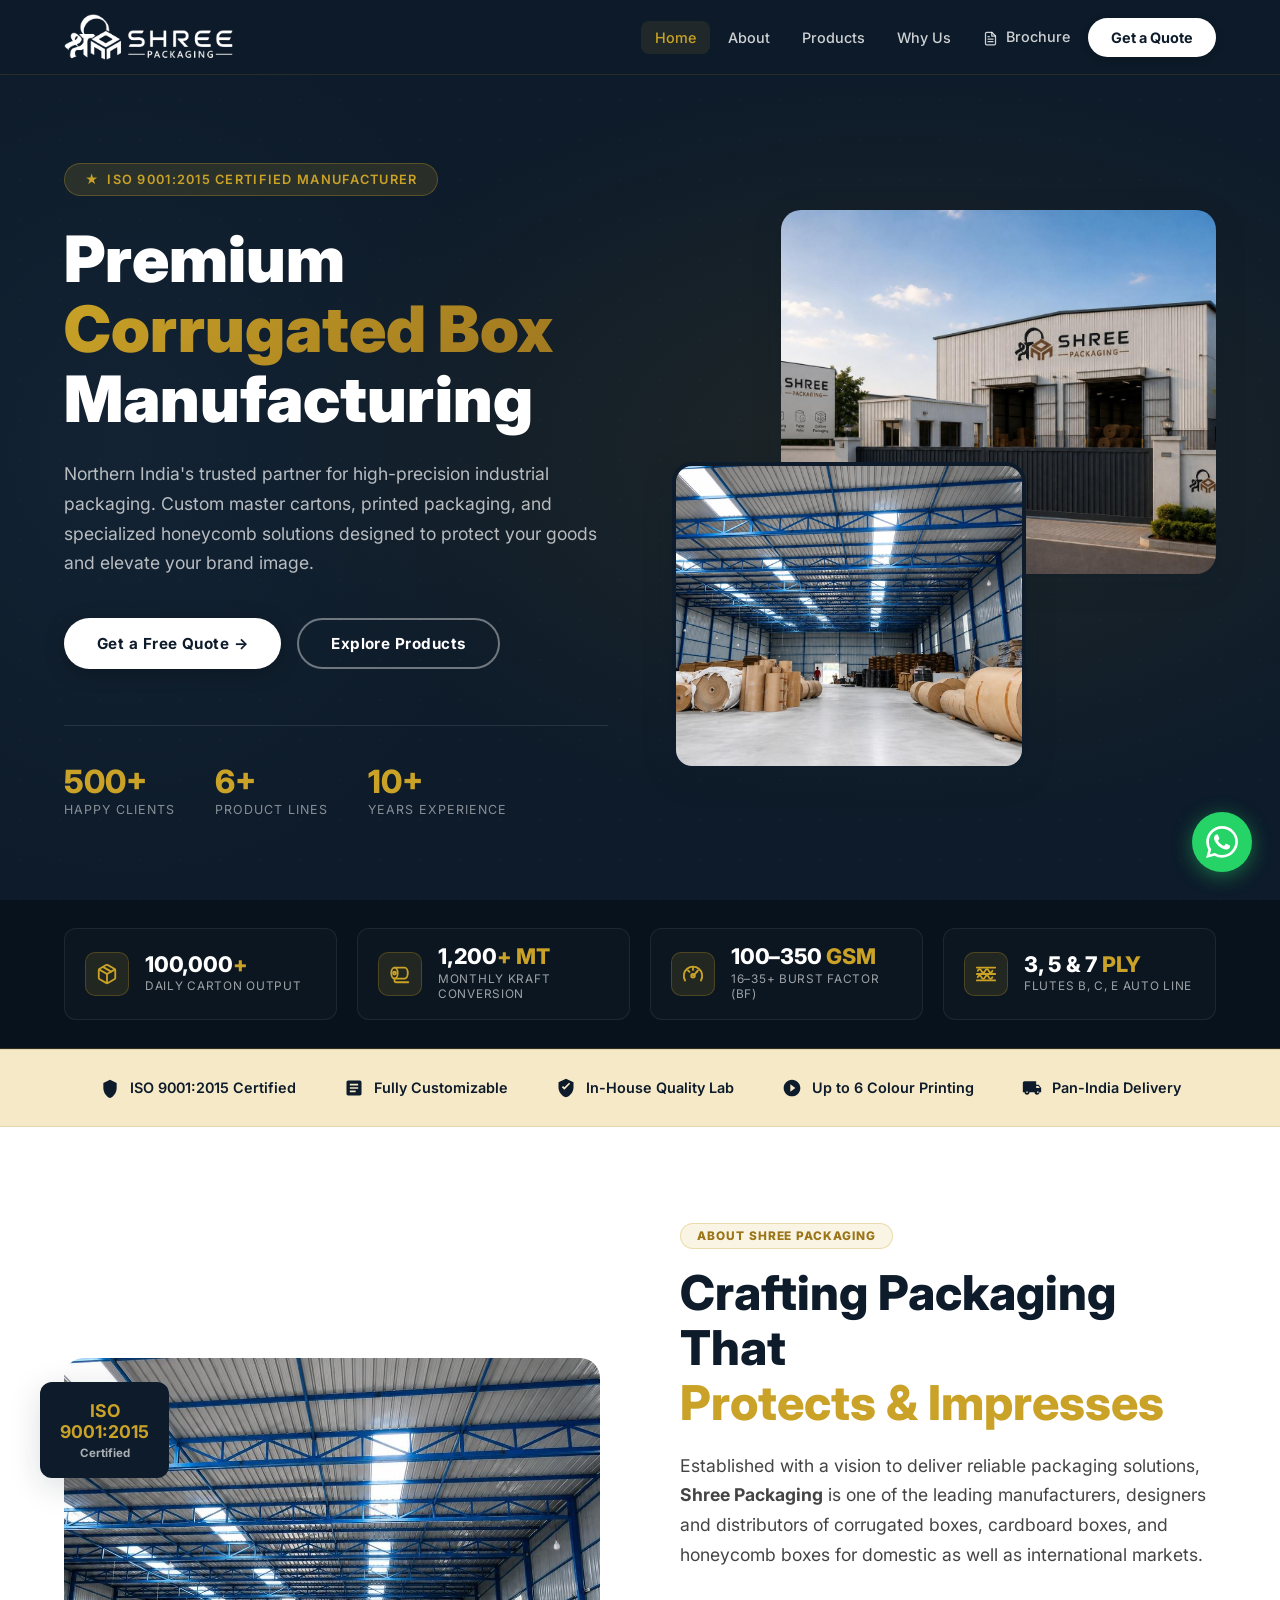
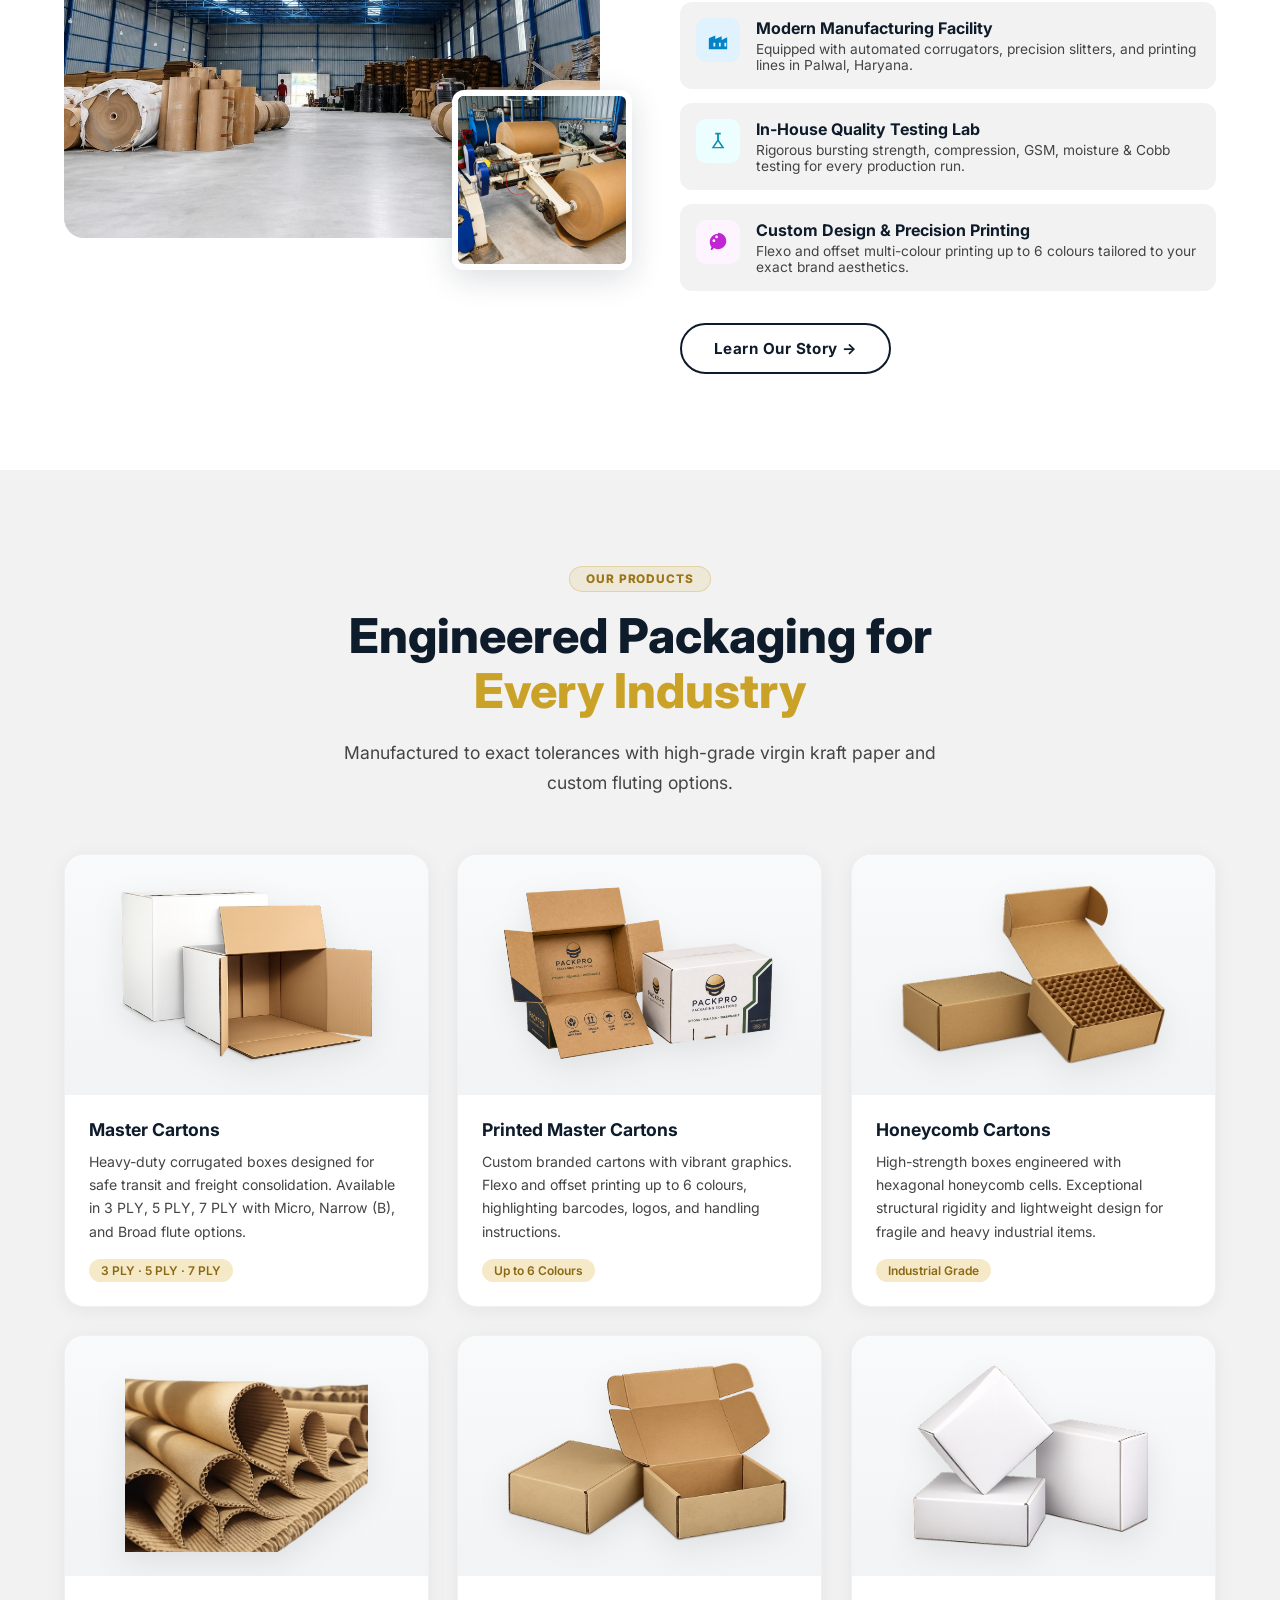
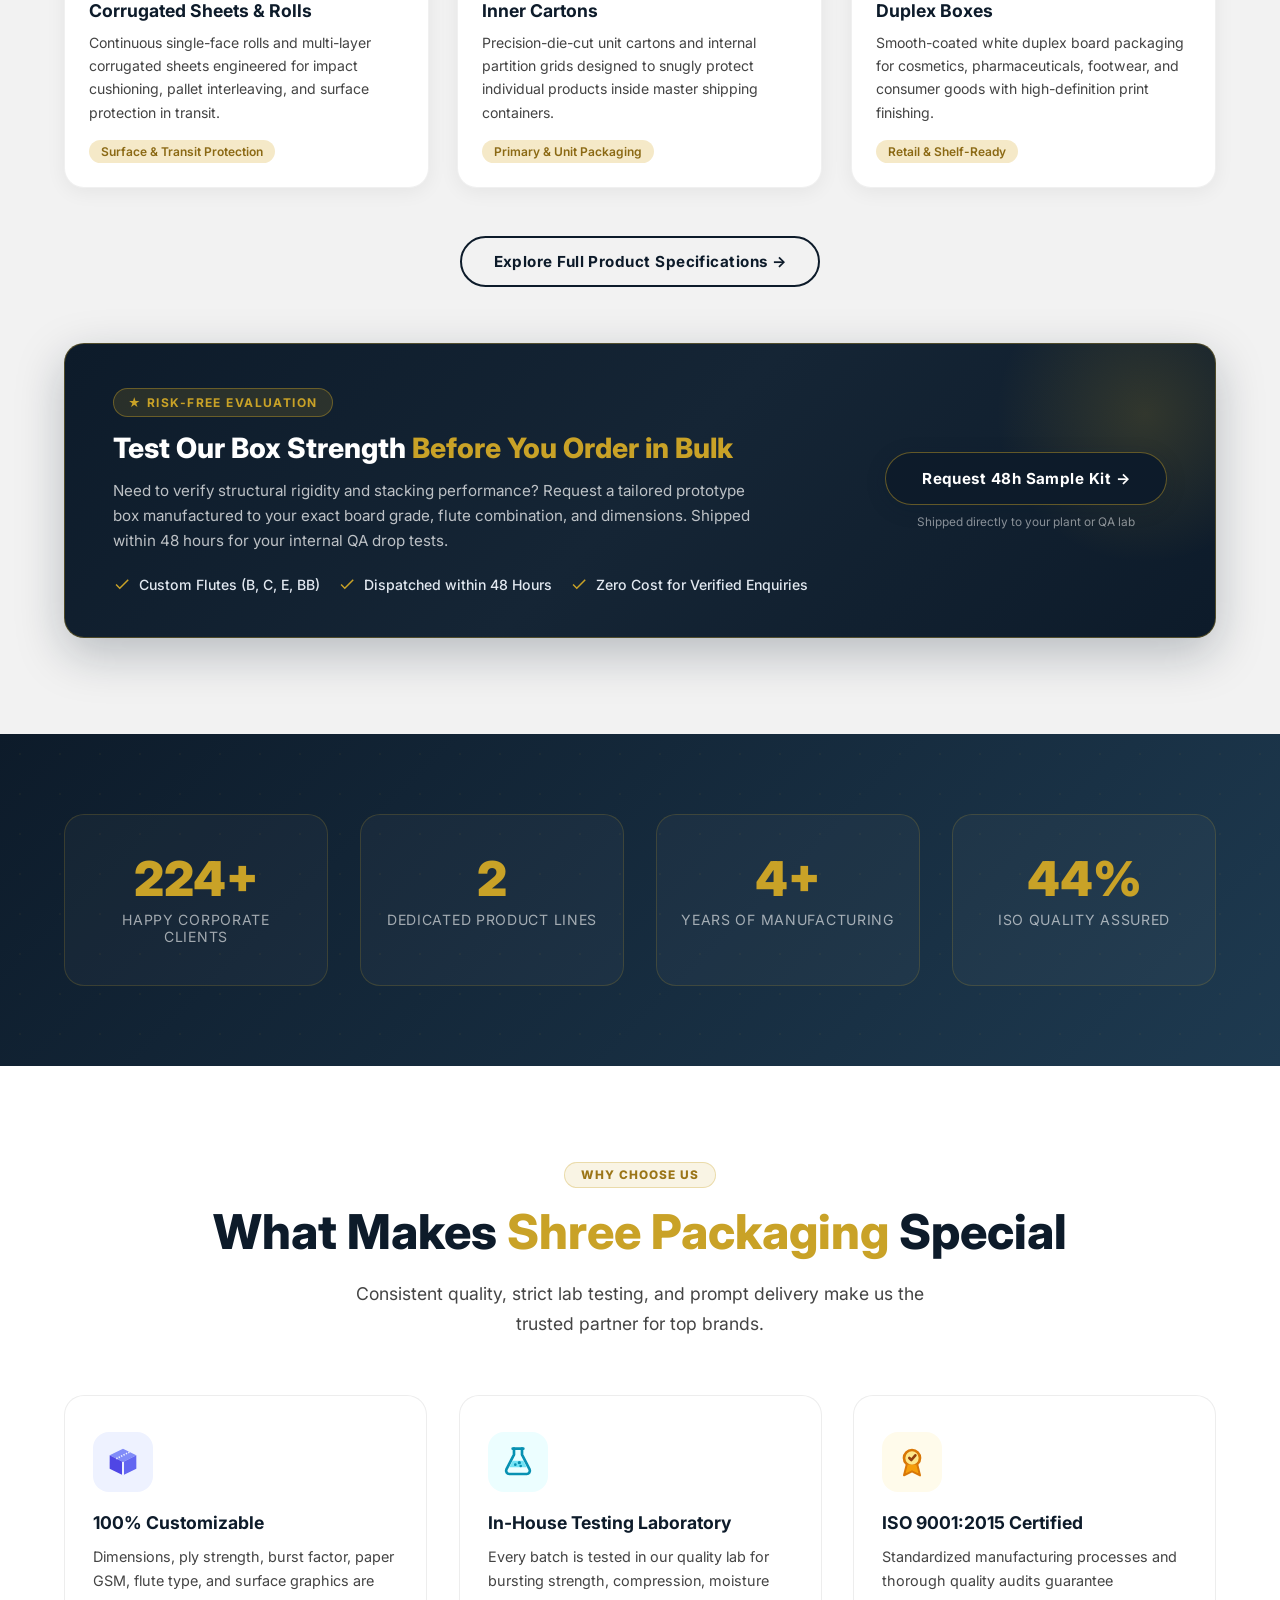
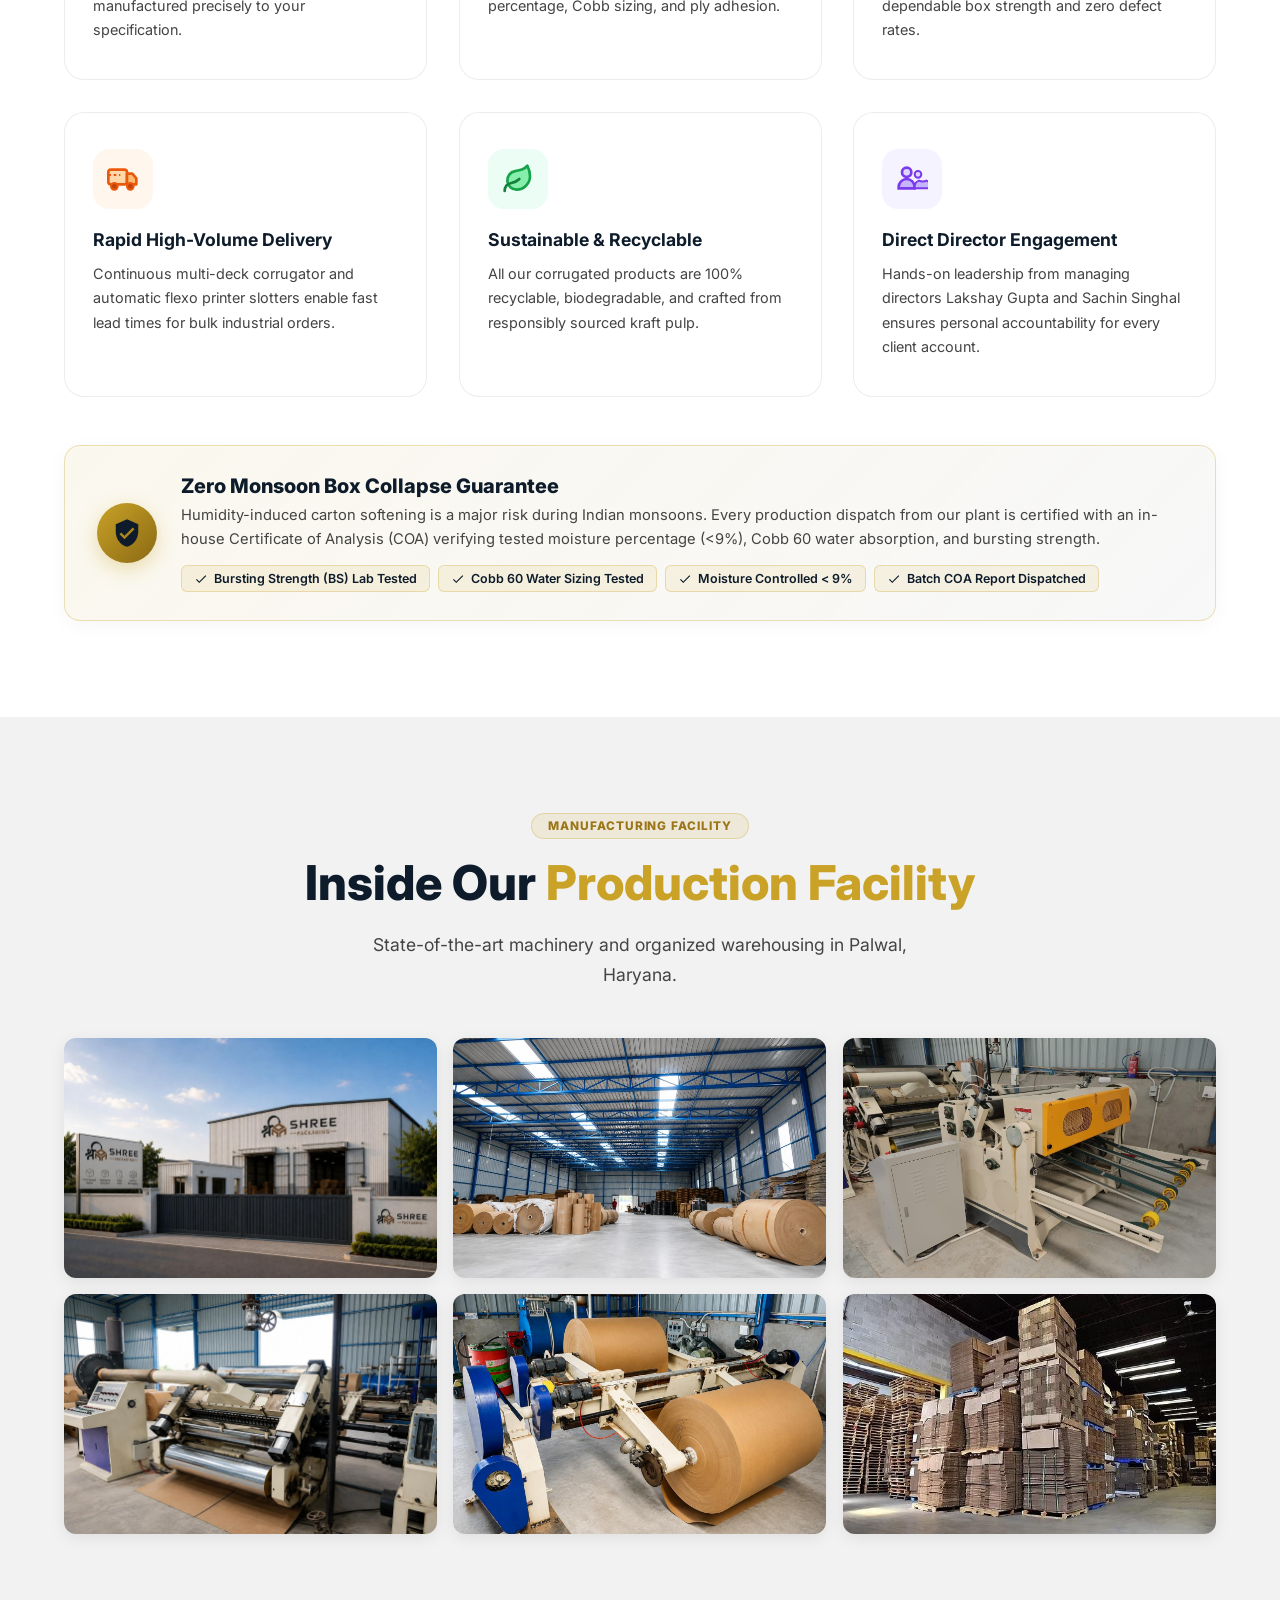
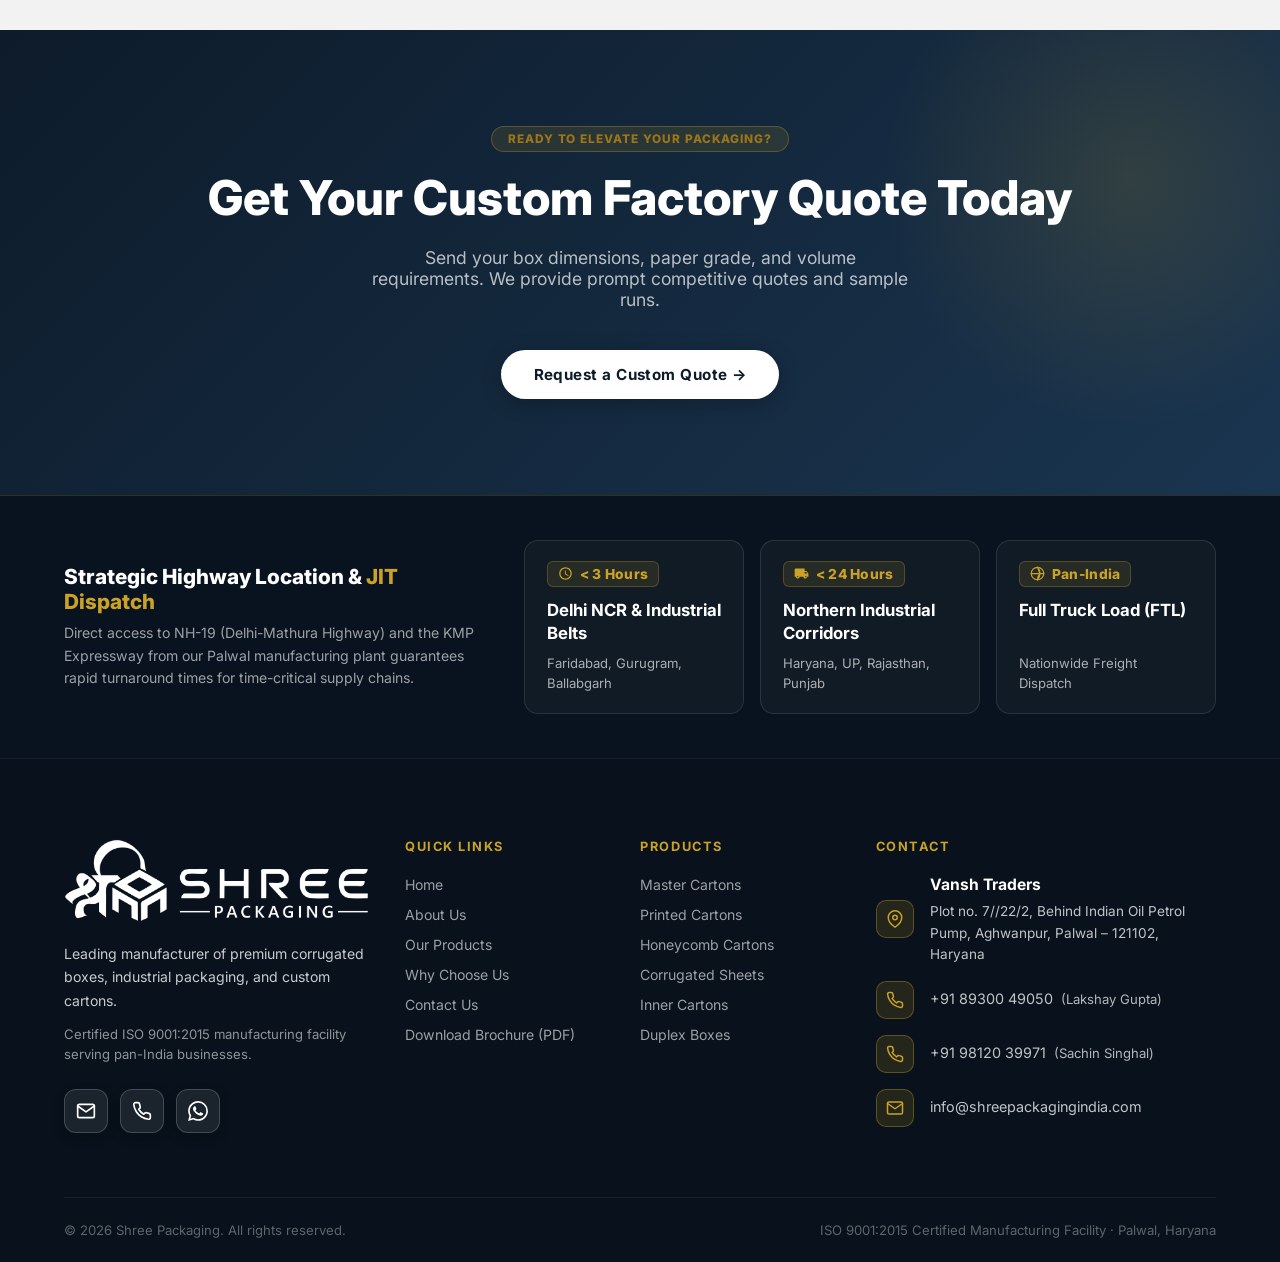
==== commit 50d8a168: "Assign individual phone logo badge to each director in footer and contact card" ====
--- a/index.html
+++ b/index.html
@@ -12,7 +12,7 @@
 <link rel="preconnect" href="https://fonts.googleapis.com">
 <link rel="preconnect" href="https://fonts.gstatic.com" crossorigin>
 <link href="https://fonts.googleapis.com/css2?family=Inter:wght@400;500;600;700;800;900&display=swap" rel="stylesheet">
-<link rel="stylesheet" href="assets/css/style.css?v=3.5">
+<link rel="stylesheet" href="assets/css/style.css?v=3.6">
 <script>
   (function() {
     var p = window.location.pathname;
@@ -591,8 +591,13 @@
         <div class="footer__contact-item">
           <span class="footer__contact-icon"><svg width="20" height="20" viewBox="0 0 24 24" fill="none" stroke="currentColor" stroke-width="2" stroke-linecap="round" stroke-linejoin="round"><path d="M22 16.92v3a2 2 0 0 1-2.18 2 19.79 19.79 0 0 1-8.63-3.07 19.5 19.5 0 0 1-6-6 19.79 19.79 0 0 1-3.07-8.67A2 2 0 0 1 4.11 2h3a2 2 0 0 1 2 1.72 12.84 12.84 0 0 0 .7 2.81 2 2 0 0 1-.45 2.11L8.09 9.91a16 16 0 0 0 6 6l1.27-1.27a2 2 0 0 1 2.11-.45 12.84 12.84 0 0 0 2.81.7A2 2 0 0 1 22 16.92z"></path></svg></span>
           <div>
-            <span class="footer__phone-line"><a href="tel:8930049050" style="color:inherit;text-decoration:none">+91 89300 49050</a> <span class="footer__phone-name">(Lakshay&nbsp;Gupta)</span></span>
-            <span class="footer__phone-line"><a href="tel:9812039971" style="color:inherit;text-decoration:none">+91 98120 39971</a> <span class="footer__phone-name">(Sachin&nbsp;Singhal)</span></span>
+            <a href="tel:8930049050" style="color:inherit;text-decoration:none">+91 89300 49050</a> <span class="footer__phone-name">(Lakshay&nbsp;Gupta)</span>
+          </div>
+        </div>
+        <div class="footer__contact-item">
+          <span class="footer__contact-icon"><svg width="20" height="20" viewBox="0 0 24 24" fill="none" stroke="currentColor" stroke-width="2" stroke-linecap="round" stroke-linejoin="round"><path d="M22 16.92v3a2 2 0 0 1-2.18 2 19.79 19.79 0 0 1-8.63-3.07 19.5 19.5 0 0 1-6-6 19.79 19.79 0 0 1-3.07-8.67A2 2 0 0 1 4.11 2h3a2 2 0 0 1 2 1.72 12.84 12.84 0 0 0 .7 2.81 2 2 0 0 1-.45 2.11L8.09 9.91a16 16 0 0 0 6 6l1.27-1.27a2 2 0 0 1 2.11-.45 12.84 12.84 0 0 0 2.81.7A2 2 0 0 1 22 16.92z"></path></svg></span>
+          <div>
+            <a href="tel:9812039971" style="color:inherit;text-decoration:none">+91 98120 39971</a> <span class="footer__phone-name">(Sachin&nbsp;Singhal)</span>
           </div>
         </div>
         <div class="footer__contact-item">
--- a/assets/css/style.css
+++ b/assets/css/style.css
@@ -316,9 +316,12 @@
   display: flex;
   align-items: center;
   gap: 16px;
-  margin-bottom: 22px;
+  margin-bottom: 16px;
   font-size: 0.90rem;
   line-height: 1.55;
+}
+.footer__contact-item:last-child {
+  margin-bottom: 0;
 }
 .footer__contact-item:first-child {
   align-items: flex-start;
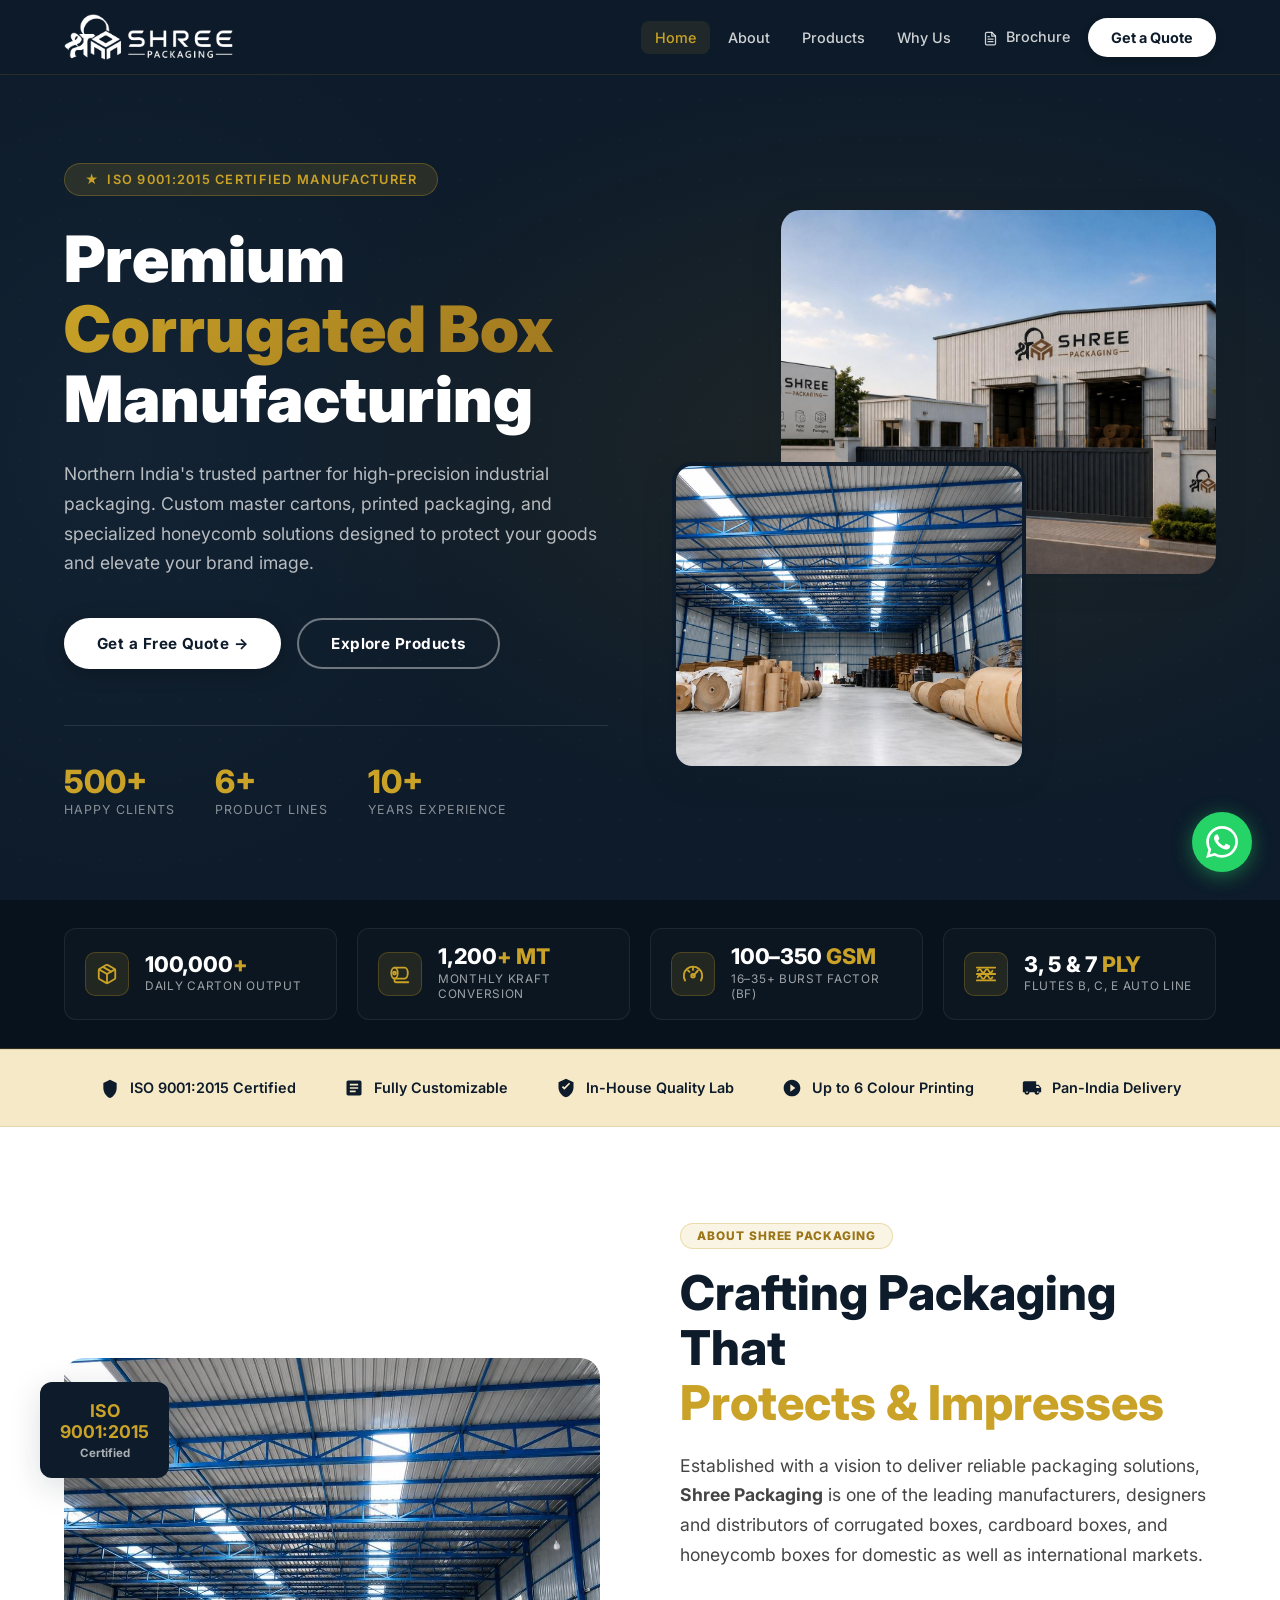
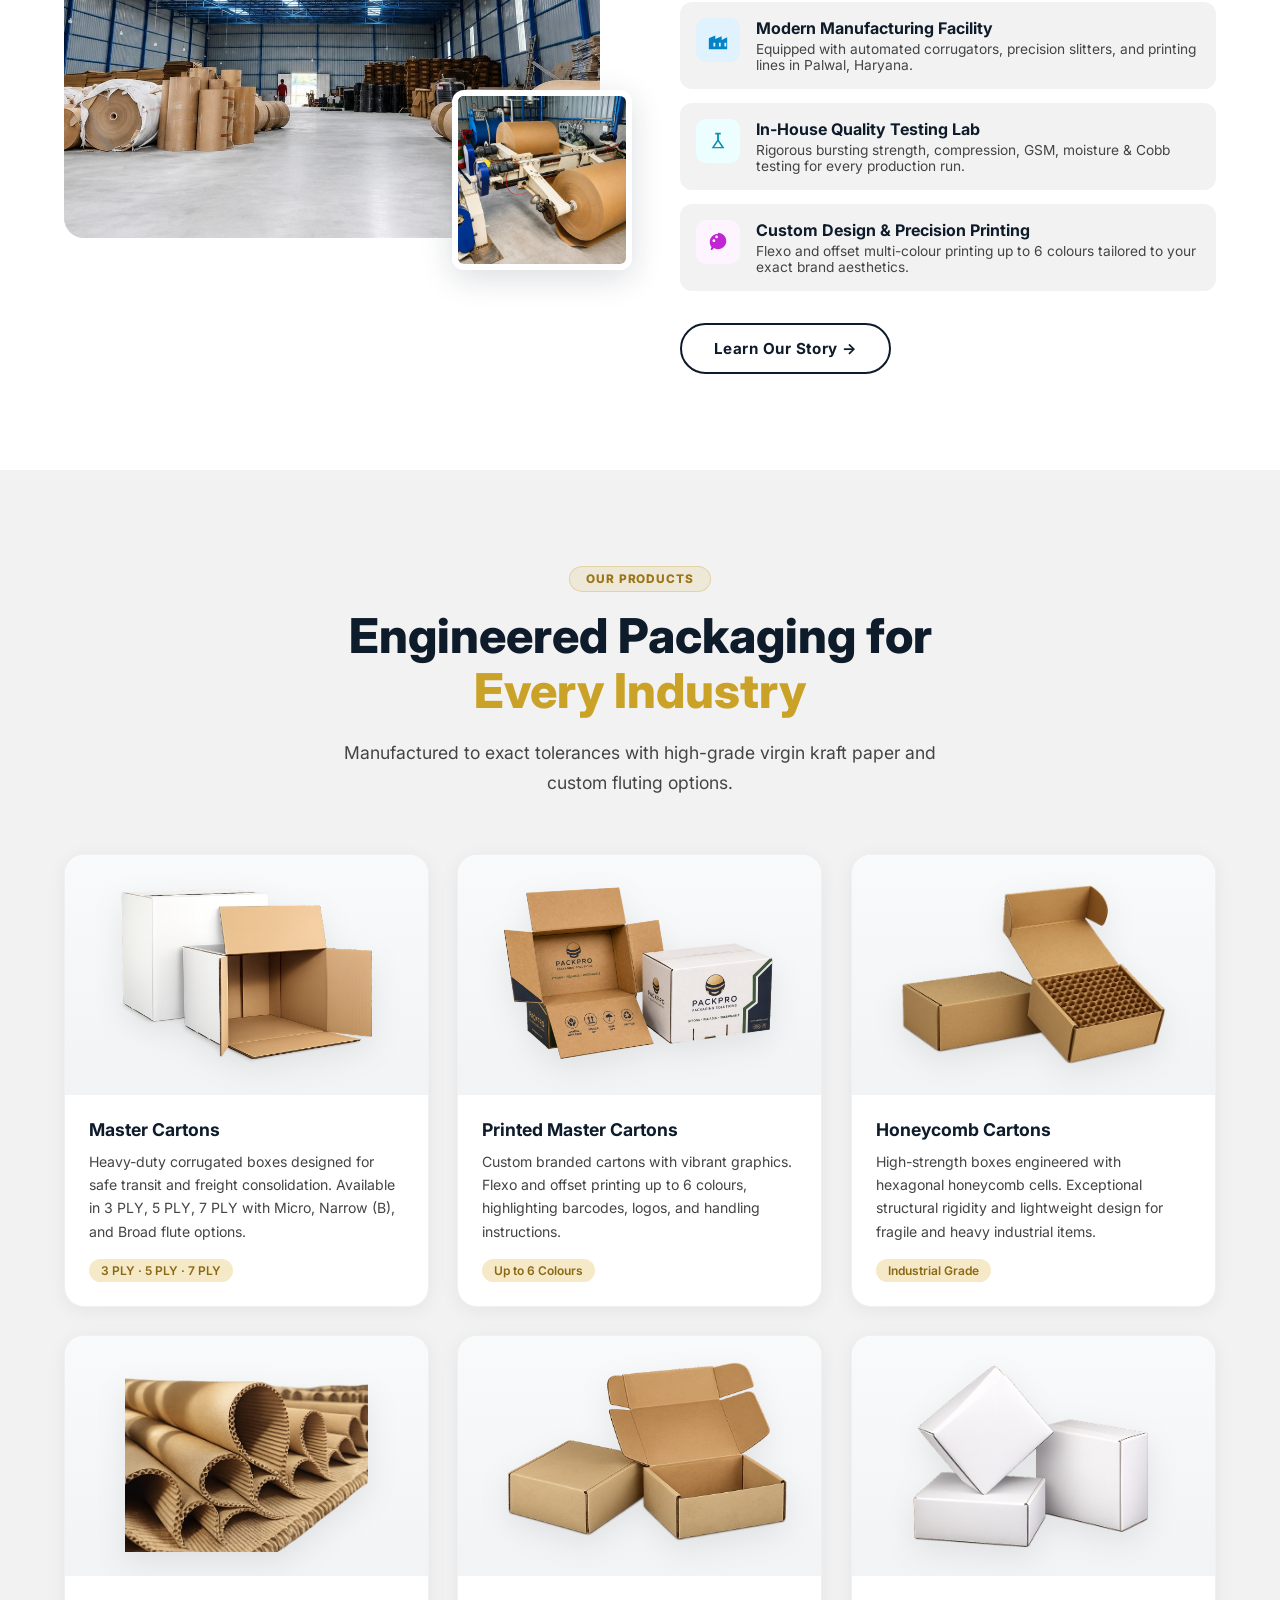
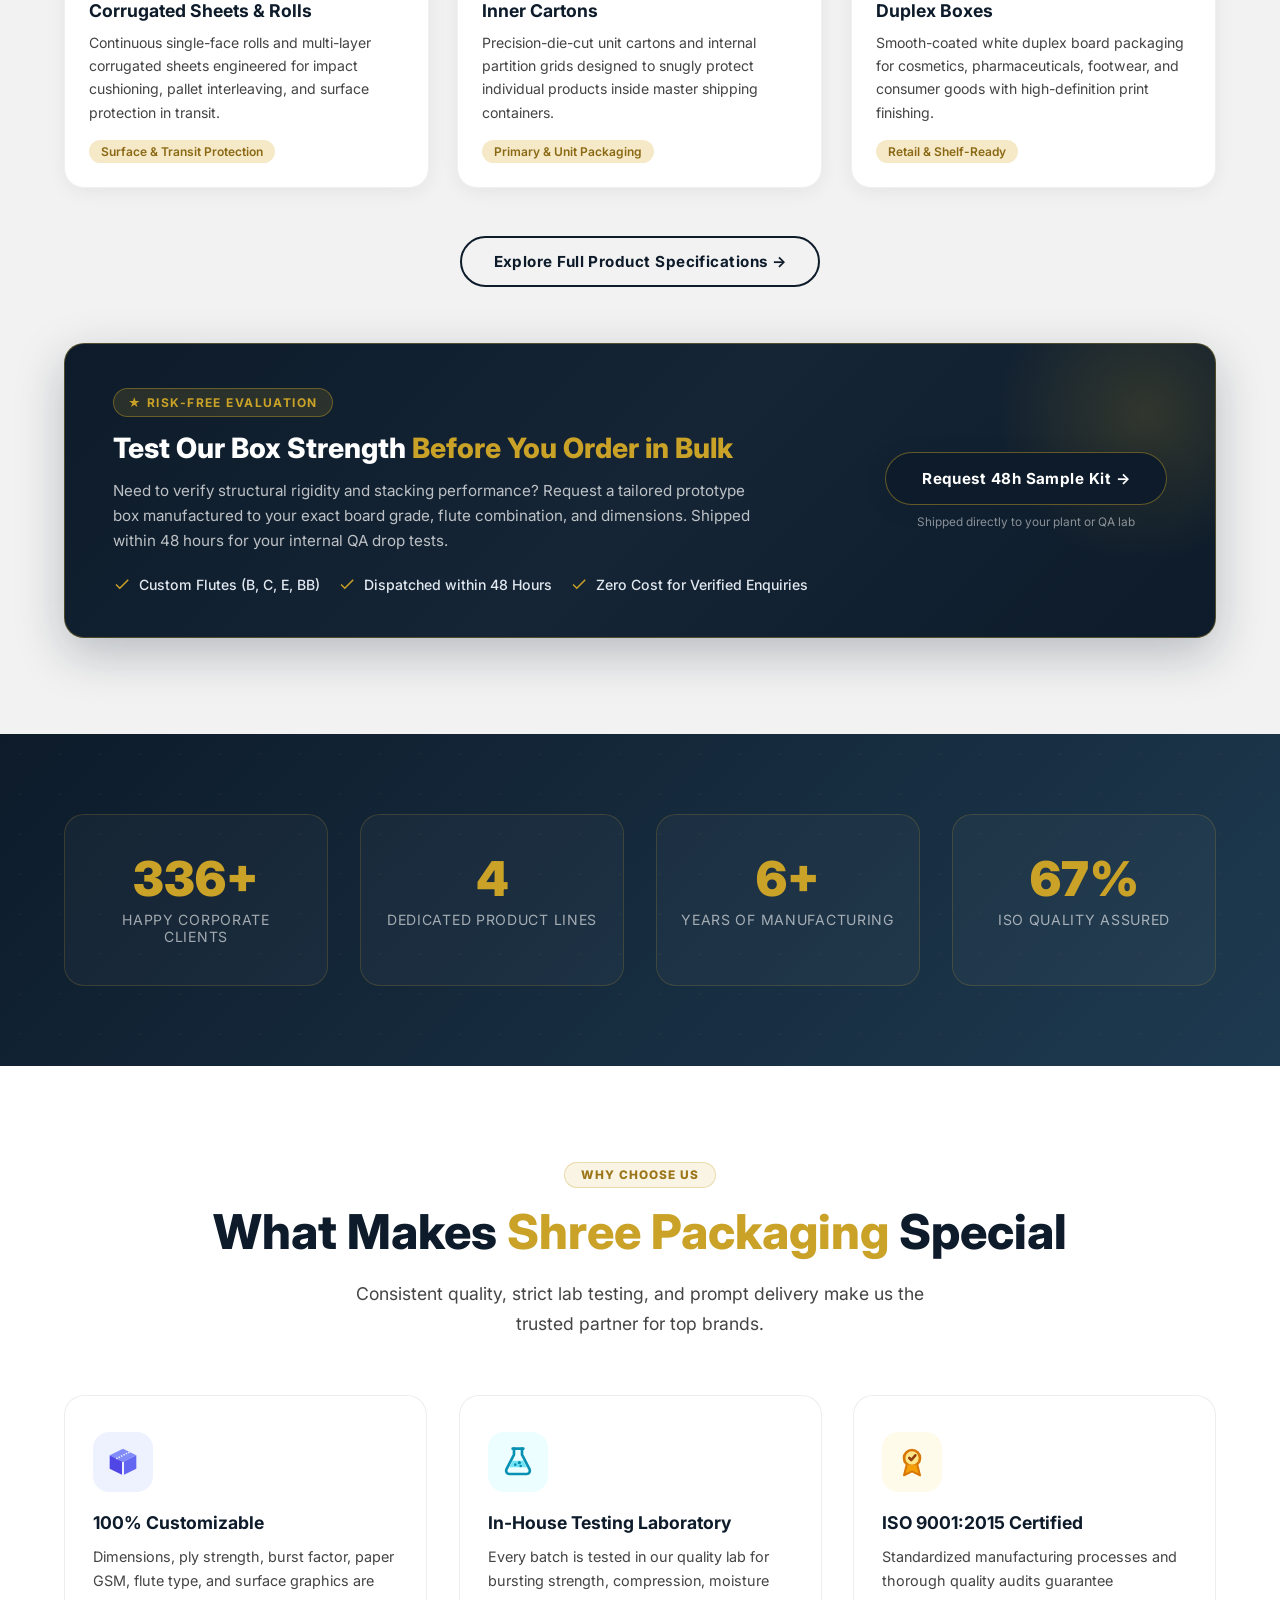
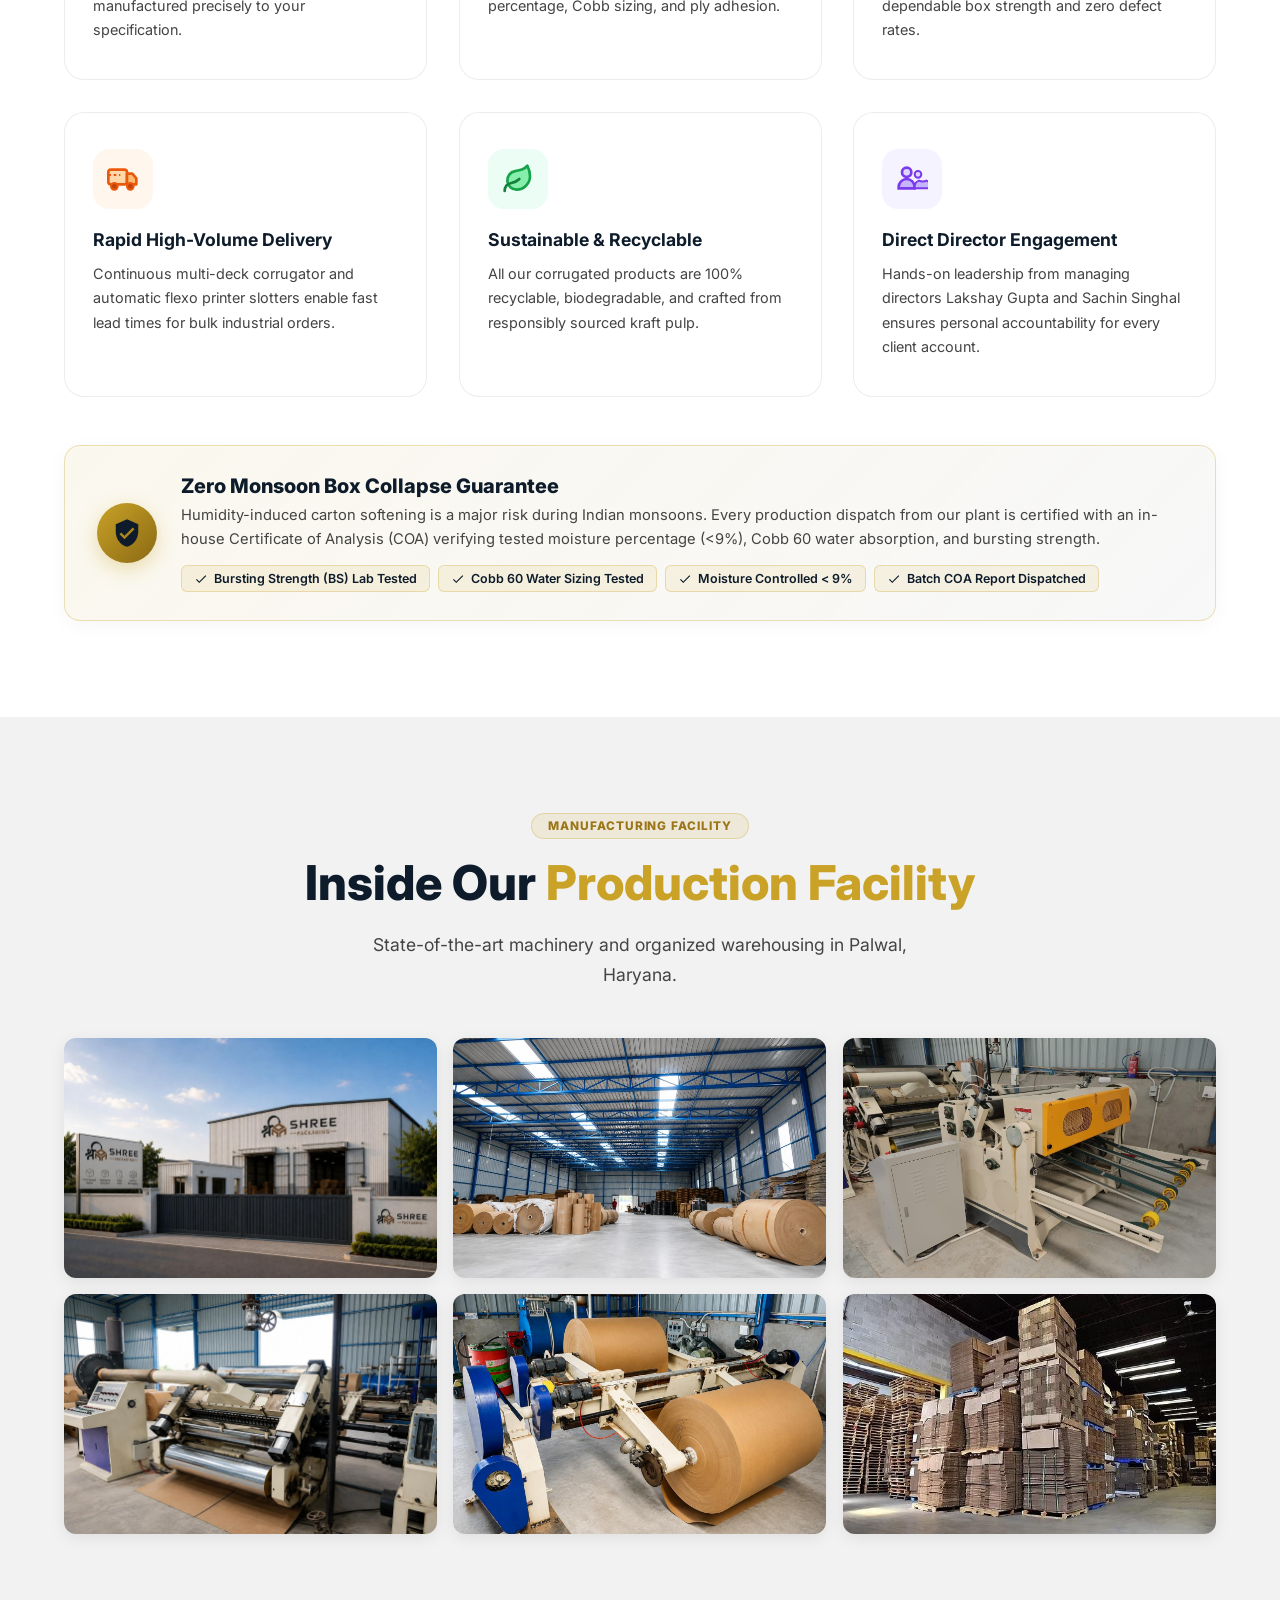
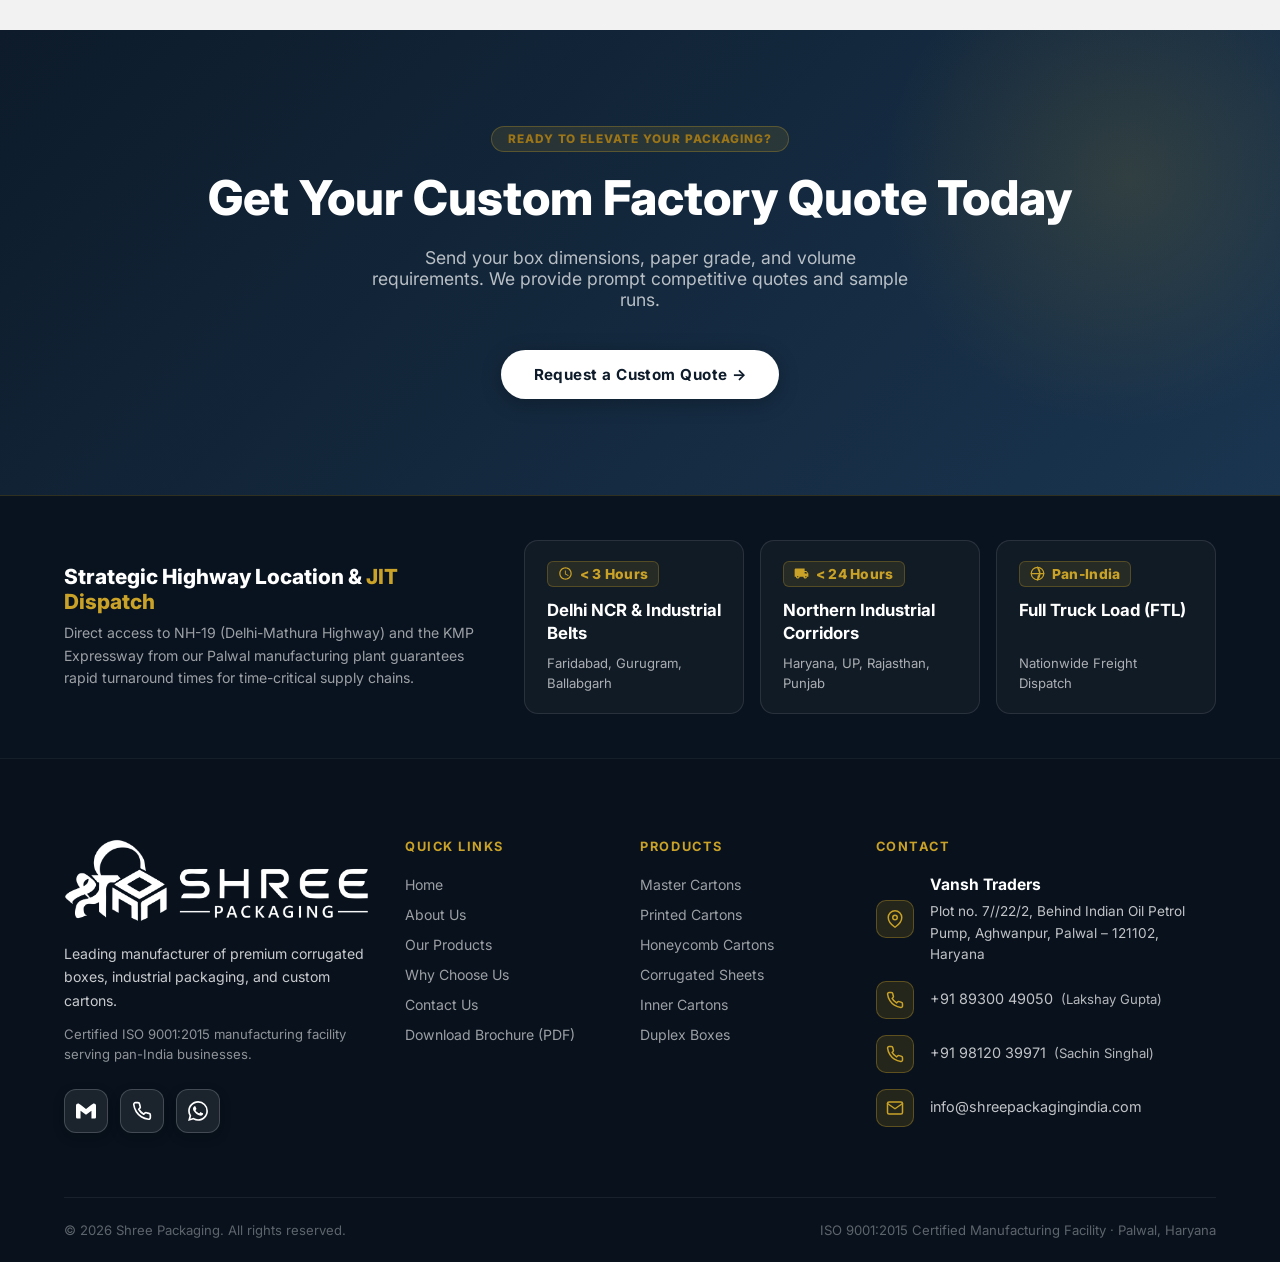
==== commit 6f0862c4: "Update footer with official Gmail logo and high-contrast call hover style" ====
--- a/index.html
+++ b/index.html
@@ -12,7 +12,7 @@
 <link rel="preconnect" href="https://fonts.googleapis.com">
 <link rel="preconnect" href="https://fonts.gstatic.com" crossorigin>
 <link href="https://fonts.googleapis.com/css2?family=Inter:wght@400;500;600;700;800;900&display=swap" rel="stylesheet">
-<link rel="stylesheet" href="assets/css/style.css?v=3.6">
+<link rel="stylesheet" href="assets/css/style.css?v=3.9">
 <script>
   (function() {
     var p = window.location.pathname;
@@ -552,8 +552,8 @@
         <p class="footer__about">Leading manufacturer of premium corrugated boxes, industrial packaging, and custom cartons.</p>
         <p class="footer__cert">Certified ISO 9001:2015 manufacturing facility serving pan-India businesses.</p>
         <div class="footer__social">
-          <a href="mailto:info@shreepackagingindia.com" class="social-link" title="Email: info@shreepackagingindia.com" aria-label="Email"><svg width="20" height="20" viewBox="0 0 24 24" fill="none" stroke="currentColor" stroke-width="2" stroke-linecap="round" stroke-linejoin="round"><path d="M4 4h16c1.1 0 2 .9 2 2v12c0 1.1-.9 2-2 2H4c-1.1 0-2-.9-2-2V6c0-1.1.9-2 2-2z"></path><polyline points="22,6 12,13 2,6"></polyline></svg></a>
-          <a href="tel:8930049050" class="social-link" title="Call: +91 89300 49050" aria-label="Call"><svg width="20" height="20" viewBox="0 0 24 24" fill="none" stroke="currentColor" stroke-width="2" stroke-linecap="round" stroke-linejoin="round"><path d="M22 16.92v3a2 2 0 0 1-2.18 2 19.79 19.79 0 0 1-8.63-3.07 19.5 19.5 0 0 1-6-6 19.79 19.79 0 0 1-3.07-8.67A2 2 0 0 1 4.11 2h3a2 2 0 0 1 2 1.72 12.84 12.84 0 0 0 .7 2.81 2 2 0 0 1-.45 2.11L8.09 9.91a16 16 0 0 0 6 6l1.27-1.27a2 2 0 0 1 2.11-.45 12.84 12.84 0 0 0 2.81.7A2 2 0 0 1 22 16.92z"></path></svg></a>
+          <a href="mailto:info@shreepackagingindia.com" class="social-link social-link--email" title="Email: info@shreepackagingindia.com" aria-label="Email"><svg width="20" height="20" viewBox="0 0 24 24" fill="currentColor"><path d="M24 5.457v13.909c0 .904-.732 1.636-1.636 1.636h-3.819V11.73L12 16.64l-6.545-4.91v9.273H1.636A1.636 1.636 0 0 1 0 19.366V5.457c0-2.023 2.309-3.178 3.927-1.964L5.455 4.64 12 9.548l6.545-4.91 1.528-1.145C21.69 2.28 24 3.434 24 5.457z"/></svg></a>
+          <a href="tel:8930049050" class="social-link social-link--call" title="Call: +91 89300 49050" aria-label="Call"><svg width="20" height="20" viewBox="0 0 24 24" fill="none" stroke="currentColor" stroke-width="2" stroke-linecap="round" stroke-linejoin="round"><path d="M22 16.92v3a2 2 0 0 1-2.18 2 19.79 19.79 0 0 1-8.63-3.07 19.5 19.5 0 0 1-6-6 19.79 19.79 0 0 1-3.07-8.67A2 2 0 0 1 4.11 2h3a2 2 0 0 1 2 1.72 12.84 12.84 0 0 0 .7 2.81 2 2 0 0 1-.45 2.11L8.09 9.91a16 16 0 0 0 6 6l1.27-1.27a2 2 0 0 1 2.11-.45 12.84 12.84 0 0 0 2.81.7A2 2 0 0 1 22 16.92z"></path></svg></a>
           <a href="https://wa.me/918930049050" target="_blank" class="social-link social-link--whatsapp" title="WhatsApp Us" aria-label="WhatsApp"><svg width="20" height="20" viewBox="0 0 24 24" fill="currentColor"><path d="M17.472 14.382c-.297-.149-1.758-.867-2.03-.967-.273-.099-.471-.148-.67.15-.197.297-.767.966-.94 1.164-.173.199-.347.223-.644.075-.297-.15-1.255-.463-2.39-1.475-.883-.788-1.48-1.761-1.653-2.059-.173-.297-.018-.458.13-.606.134-.133.298-.347.446-.52.149-.174.198-.298.298-.497.099-.198.05-.371-.025-.52-.075-.149-.669-1.612-.916-2.207-.242-.579-.487-.5-.669-.51-.173-.008-.371-.01-.57-.01-.198 0-.52.074-.792.372-.272.297-1.04 1.016-1.04 2.479 0 1.462 1.065 2.875 1.213 3.074.149.198 2.096 3.2 5.077 4.487.709.306 1.262.489 1.694.625.712.227 1.36.195 1.871.118.571-.085 1.758-.719 2.006-1.413.248-.694.248-1.289.173-1.413-.074-.124-.272-.198-.57-.347m-5.421 7.403h-.004a9.87 9.87 0 01-5.031-1.378l-.361-.214-3.741.982.998-3.648-.235-.374a9.86 9.86 0 01-1.51-5.26c.001-5.45 4.436-9.884 9.888-9.884 2.64 0 5.122 1.03 6.988 2.898a9.825 9.825 0 012.893 6.994c-.003 5.45-4.437 9.884-9.885 9.884m8.413-18.297A11.815 11.815 0 0012.05 0C5.495 0 .16 5.335.157 11.892c0 2.096.547 4.142 1.588 5.945L.057 24l6.305-1.654a11.882 11.882 0 005.683 1.448h.005c6.554 0 11.89-5.335 11.893-11.893a11.821 11.821 0 00-3.48-8.413z"/></svg></a>
         </div>
       </div>
--- a/assets/css/style.css
+++ b/assets/css/style.css
@@ -294,13 +294,21 @@
 }
 .social-link svg { width: 20px; height: 20px; transition: transform 0.3s ease; pointer-events: none; }
 .social-link:hover {
-  background: linear-gradient(135deg, var(--gold-light), var(--gold));
-  color: var(--navy);
-  border-color: var(--gold-light);
   transform: translateY(-3px);
-  box-shadow: 0 8px 24px rgba(201,162,39,0.4);
 }
 .social-link:hover svg { transform: scale(1.1); }
+.social-link--email:hover {
+  background: #EA4335 !important;
+  color: #FFFFFF !important;
+  border-color: #EA4335 !important;
+  box-shadow: 0 8px 24px rgba(234,67,53,0.45) !important;
+}
+.social-link--call:hover {
+  background: #2563EB !important;
+  color: #FFFFFF !important;
+  border-color: #2563EB !important;
+  box-shadow: 0 8px 24px rgba(37,99,235,0.45) !important;
+}
 .social-link--whatsapp:hover {
   background: #25D366 !important;
   color: #FFFFFF !important;
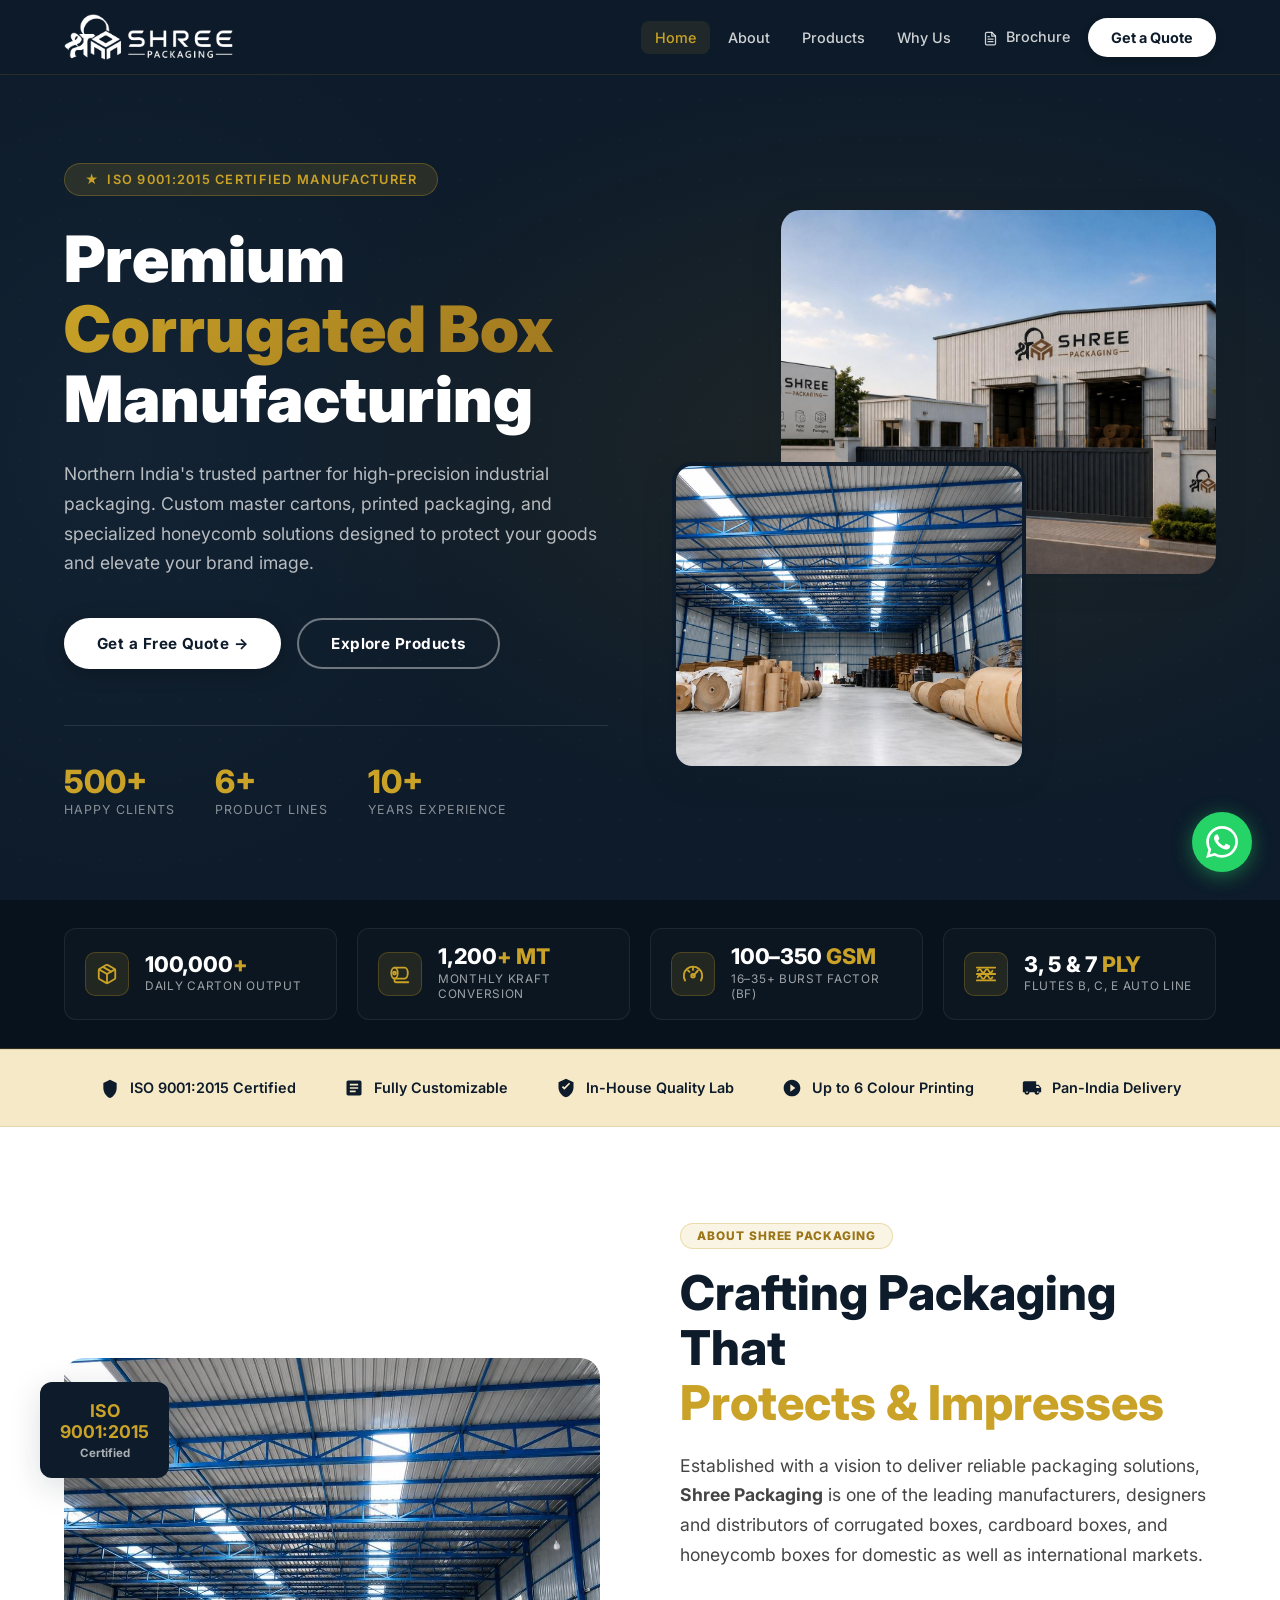
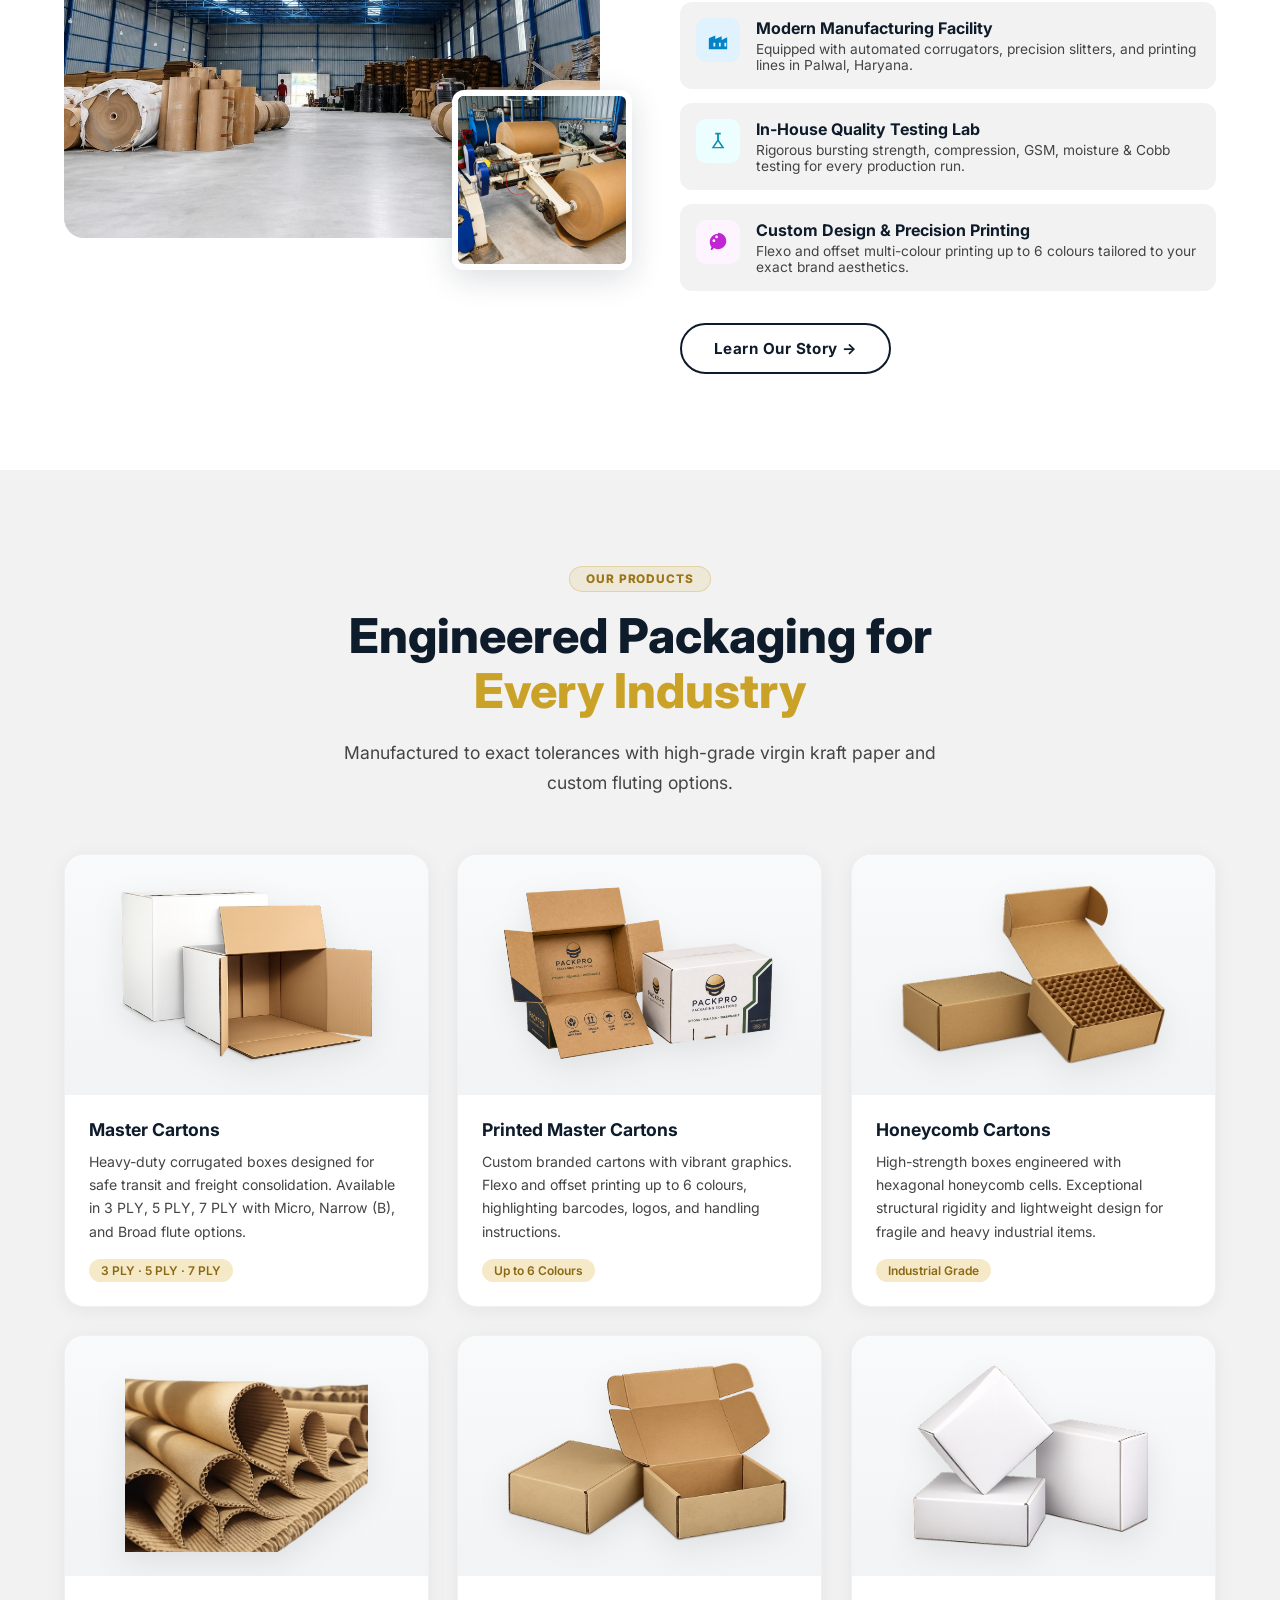
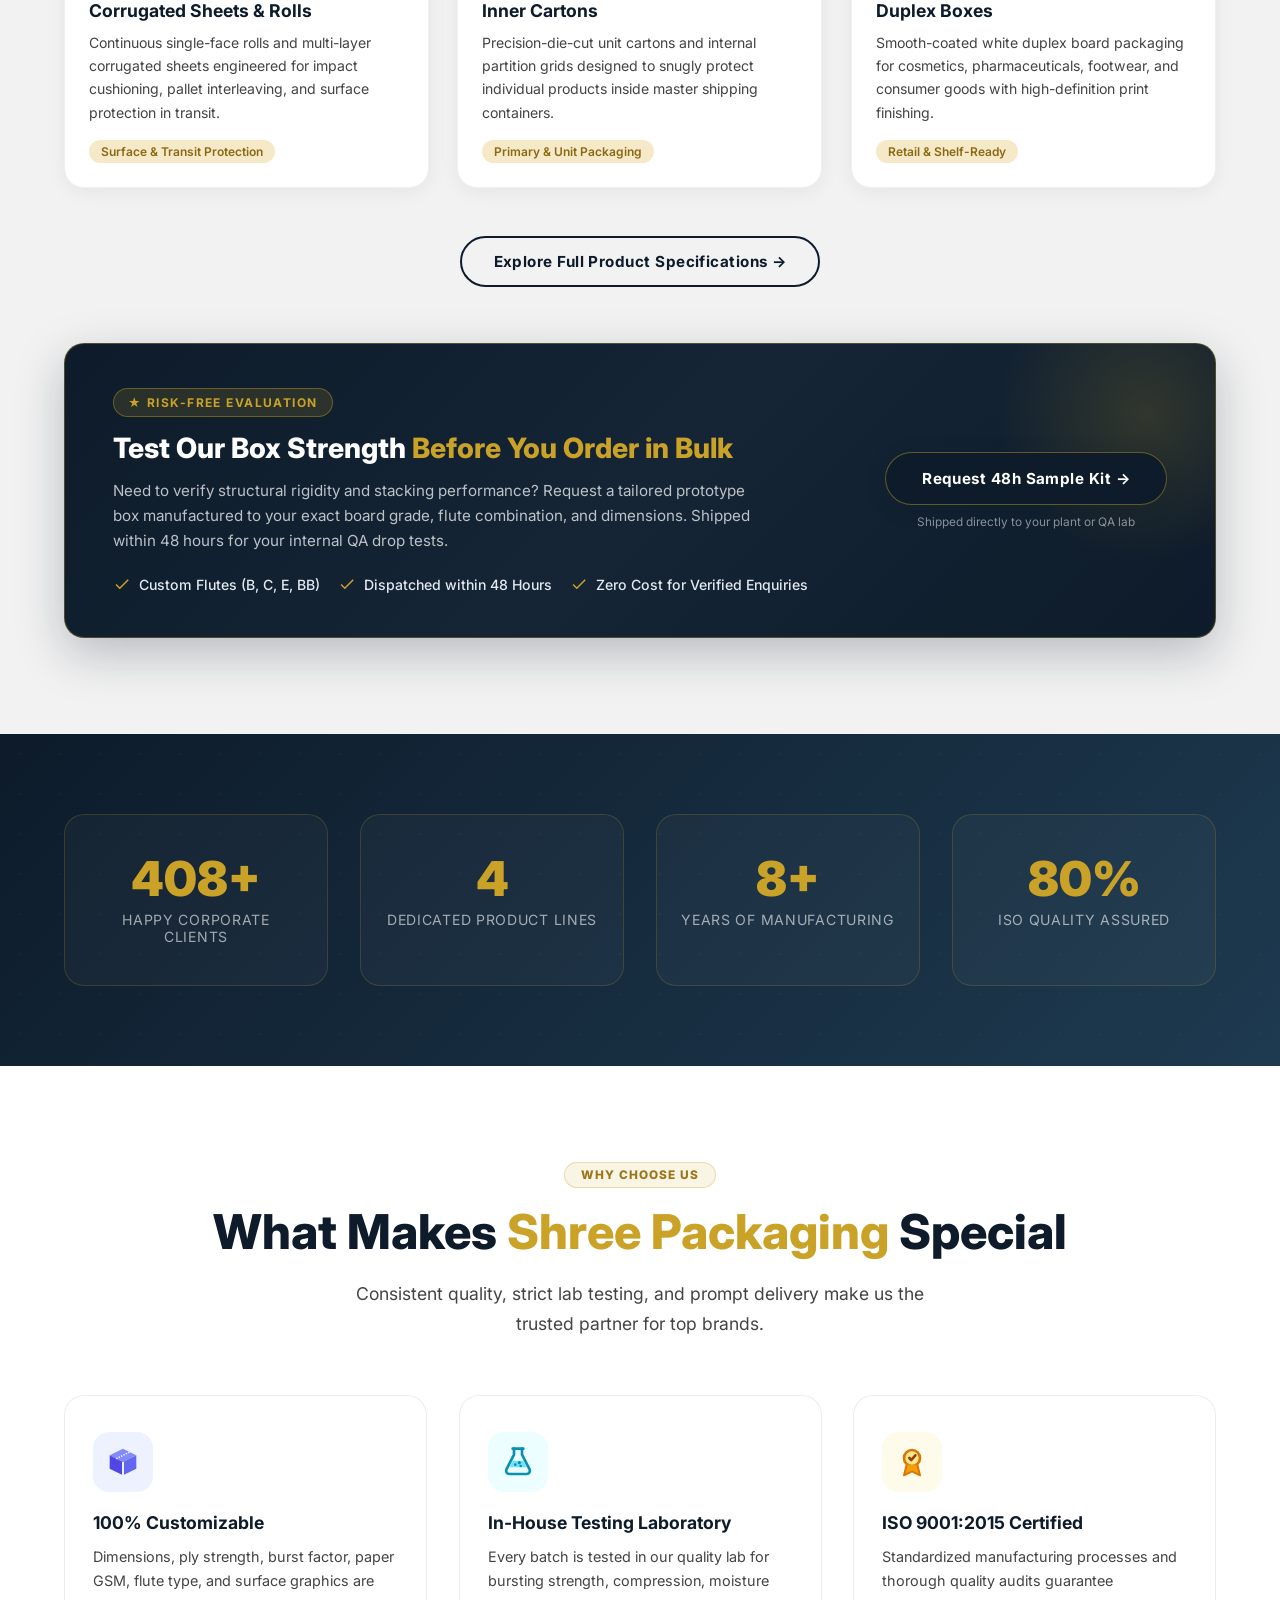
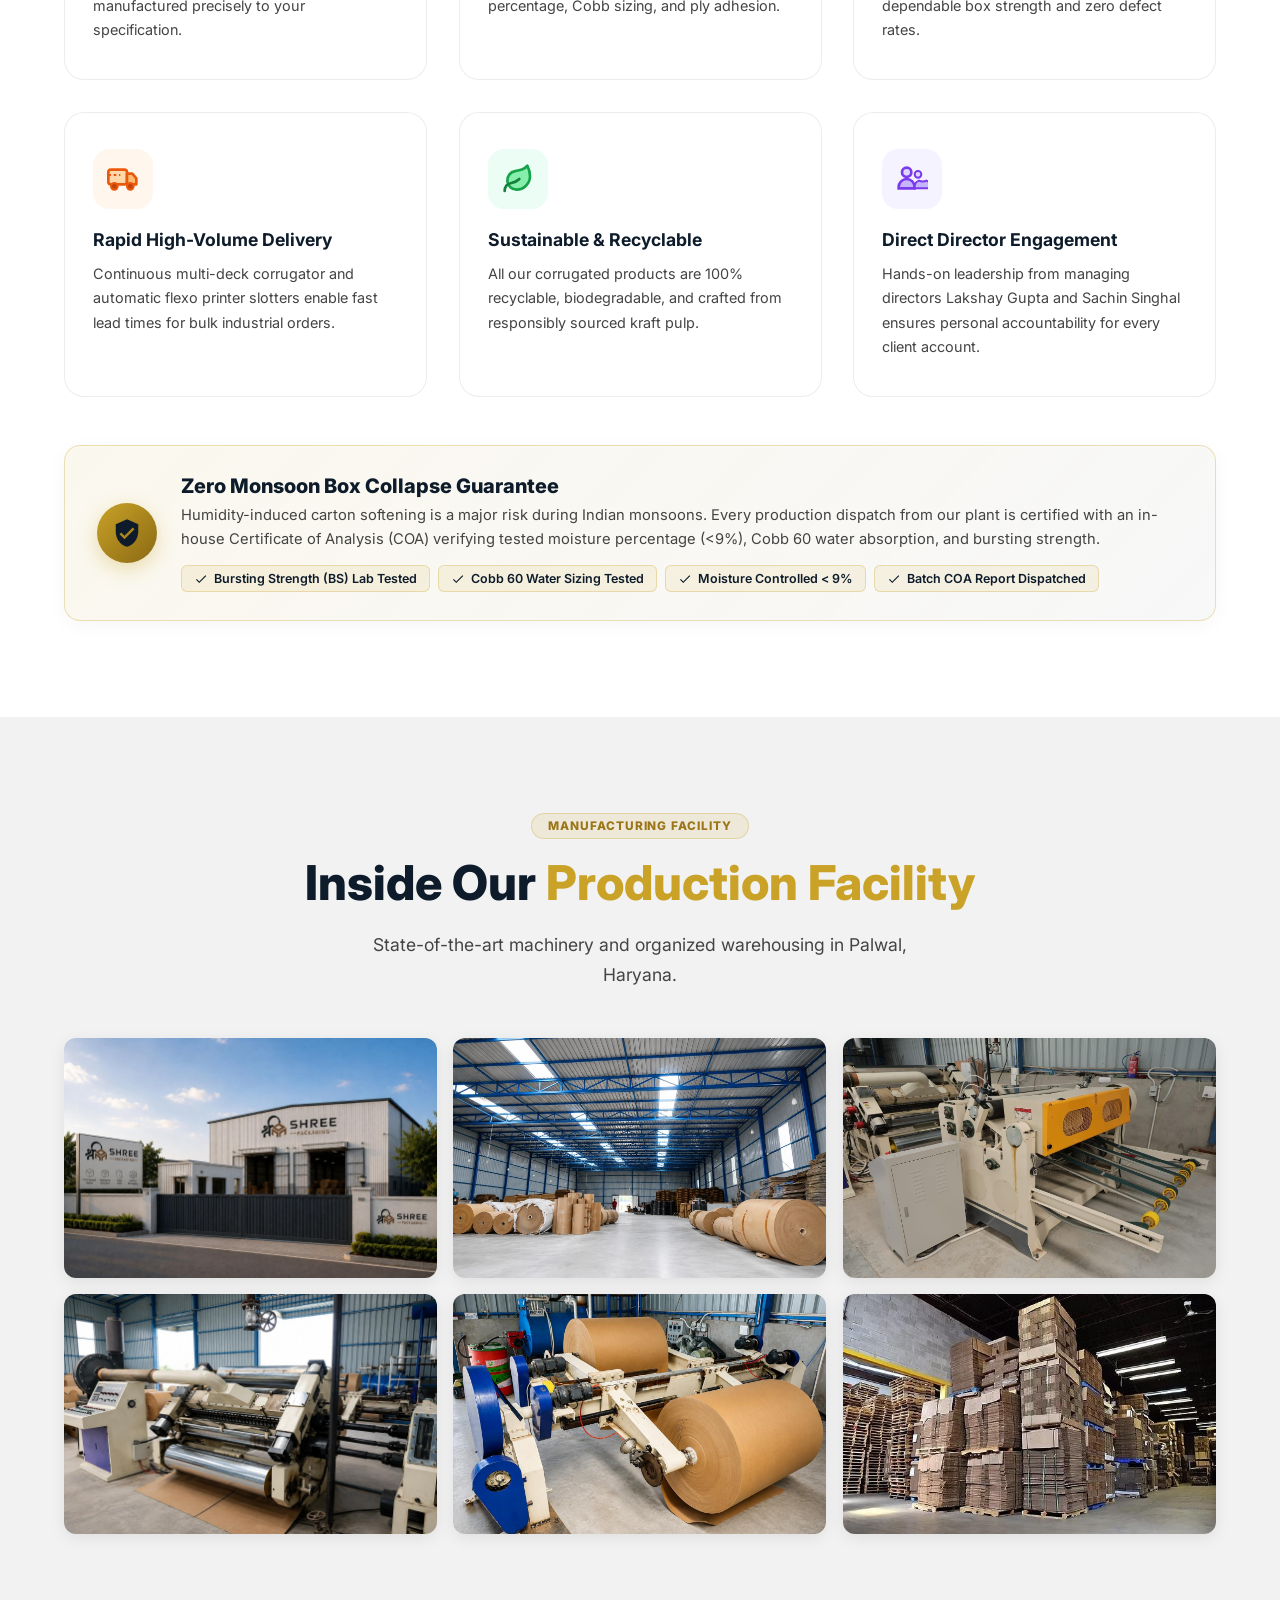
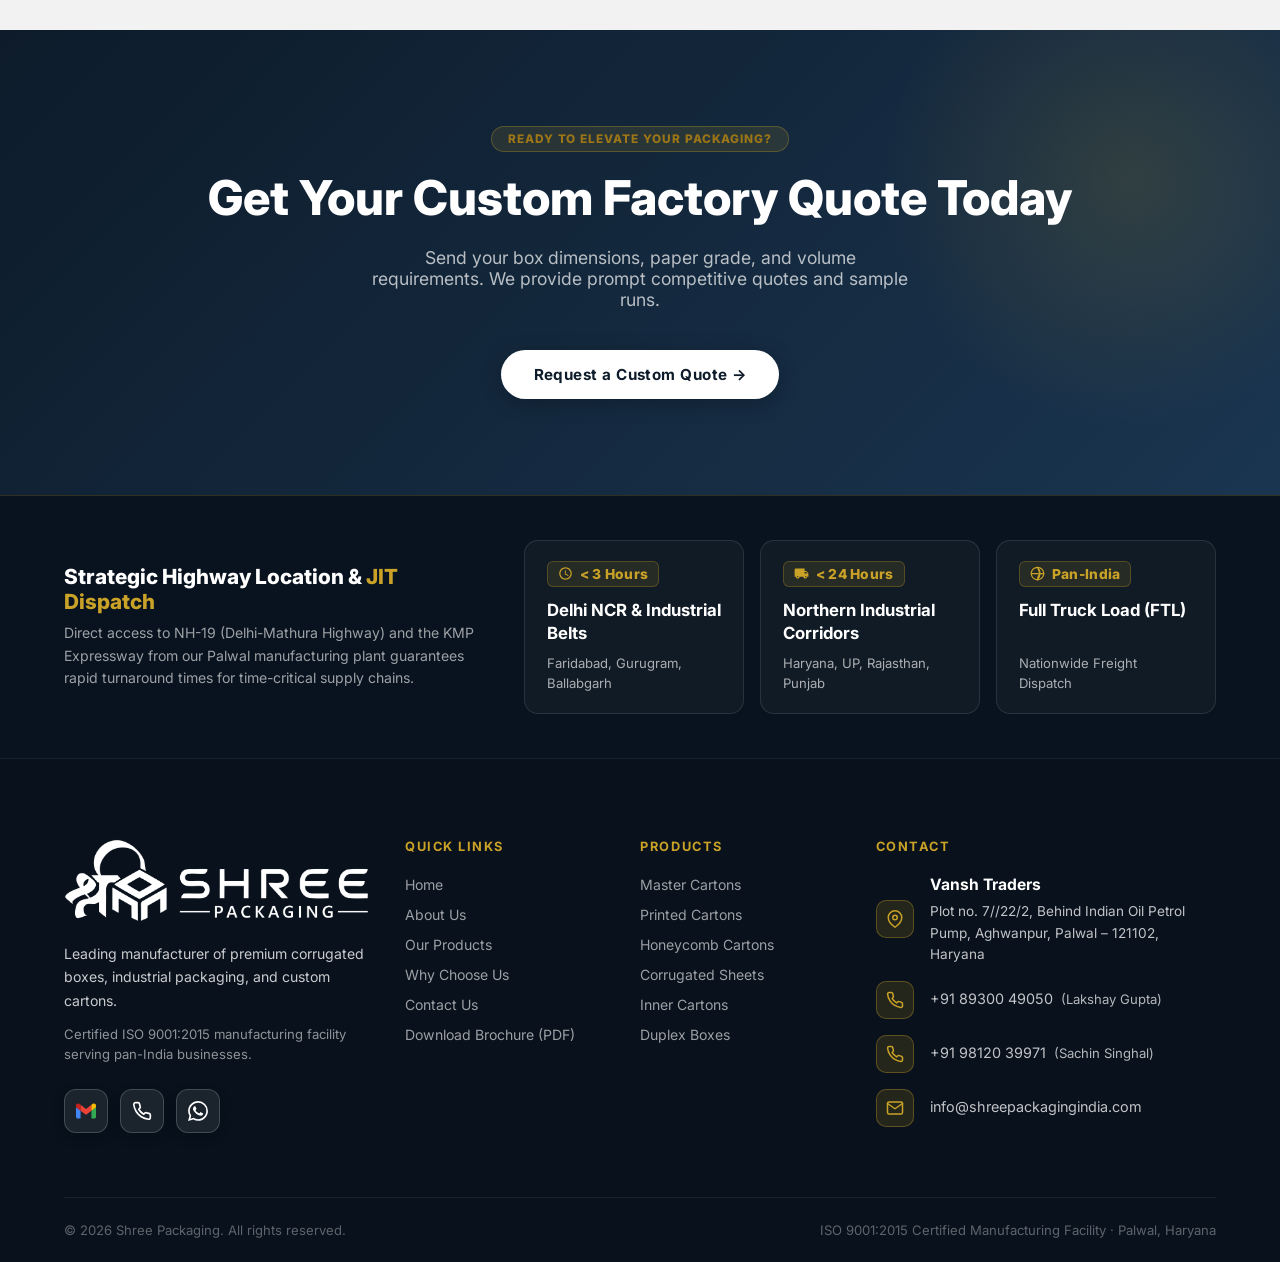
==== commit 147d7e77: "Use downloaded official 4-color Google Gmail SVG across all pages and refine hover effect" ====
--- a/index.html
+++ b/index.html
@@ -12,7 +12,7 @@
 <link rel="preconnect" href="https://fonts.googleapis.com">
 <link rel="preconnect" href="https://fonts.gstatic.com" crossorigin>
 <link href="https://fonts.googleapis.com/css2?family=Inter:wght@400;500;600;700;800;900&display=swap" rel="stylesheet">
-<link rel="stylesheet" href="assets/css/style.css?v=3.9">
+<link rel="stylesheet" href="assets/css/style.css?v=4.0">
 <script>
   (function() {
     var p = window.location.pathname;
@@ -552,7 +552,7 @@
         <p class="footer__about">Leading manufacturer of premium corrugated boxes, industrial packaging, and custom cartons.</p>
         <p class="footer__cert">Certified ISO 9001:2015 manufacturing facility serving pan-India businesses.</p>
         <div class="footer__social">
-          <a href="mailto:info@shreepackagingindia.com" class="social-link social-link--email" title="Email: info@shreepackagingindia.com" aria-label="Email"><svg width="20" height="20" viewBox="0 0 24 24" fill="currentColor"><path d="M24 5.457v13.909c0 .904-.732 1.636-1.636 1.636h-3.819V11.73L12 16.64l-6.545-4.91v9.273H1.636A1.636 1.636 0 0 1 0 19.366V5.457c0-2.023 2.309-3.178 3.927-1.964L5.455 4.64 12 9.548l6.545-4.91 1.528-1.145C21.69 2.28 24 3.434 24 5.457z"/></svg></a>
+          <a href="mailto:info@shreepackagingindia.com" class="social-link social-link--email" title="Email: info@shreepackagingindia.com" aria-label="Email"><svg width="20" height="20" viewBox="0 -31.5 256 256" preserveAspectRatio="xMidYMid"><g><path d="M58.1818182,192.049515 L58.1818182,93.1404244 L27.5066233,65.0770089 L0,49.5040608 L0,174.59497 C0,184.253152 7.82545455,192.049515 17.4545455,192.049515 L58.1818182,192.049515 Z" fill="#4285F4"></path><path d="M197.818182,192.049515 L238.545455,192.049515 C248.203636,192.049515 256,184.224061 256,174.59497 L256,49.5040608 L224.844415,67.3422767 L197.818182,93.1404244 L197.818182,192.049515 Z" fill="#34A853"></path><polygon fill="#EA4335" points="58.1818182 93.1404244 54.0077618 54.4932827 58.1818182 17.5040608 128 69.8676972 197.818182 17.5040608 202.487488 52.4960089 197.818182 93.1404244 128 145.504061"></polygon><path d="M197.818182,17.5040608 L197.818182,93.1404244 L256,49.5040608 L256,26.2313335 C256,4.64587897 231.36,-7.65957557 214.109091,5.28587897 L197.818182,17.5040608 Z" fill="#FBBC04"></path><path d="M0,49.5040608 L26.7588051,69.5731646 L58.1818182,93.1404244 L58.1818182,17.5040608 L41.8909091,5.28587897 C24.6109091,-7.65957557 0,4.64587897 0,26.2313335 L0,49.5040608 Z" fill="#C5221F"></path></g></svg></a>
           <a href="tel:8930049050" class="social-link social-link--call" title="Call: +91 89300 49050" aria-label="Call"><svg width="20" height="20" viewBox="0 0 24 24" fill="none" stroke="currentColor" stroke-width="2" stroke-linecap="round" stroke-linejoin="round"><path d="M22 16.92v3a2 2 0 0 1-2.18 2 19.79 19.79 0 0 1-8.63-3.07 19.5 19.5 0 0 1-6-6 19.79 19.79 0 0 1-3.07-8.67A2 2 0 0 1 4.11 2h3a2 2 0 0 1 2 1.72 12.84 12.84 0 0 0 .7 2.81 2 2 0 0 1-.45 2.11L8.09 9.91a16 16 0 0 0 6 6l1.27-1.27a2 2 0 0 1 2.11-.45 12.84 12.84 0 0 0 2.81.7A2 2 0 0 1 22 16.92z"></path></svg></a>
           <a href="https://wa.me/918930049050" target="_blank" class="social-link social-link--whatsapp" title="WhatsApp Us" aria-label="WhatsApp"><svg width="20" height="20" viewBox="0 0 24 24" fill="currentColor"><path d="M17.472 14.382c-.297-.149-1.758-.867-2.03-.967-.273-.099-.471-.148-.67.15-.197.297-.767.966-.94 1.164-.173.199-.347.223-.644.075-.297-.15-1.255-.463-2.39-1.475-.883-.788-1.48-1.761-1.653-2.059-.173-.297-.018-.458.13-.606.134-.133.298-.347.446-.52.149-.174.198-.298.298-.497.099-.198.05-.371-.025-.52-.075-.149-.669-1.612-.916-2.207-.242-.579-.487-.5-.669-.51-.173-.008-.371-.01-.57-.01-.198 0-.52.074-.792.372-.272.297-1.04 1.016-1.04 2.479 0 1.462 1.065 2.875 1.213 3.074.149.198 2.096 3.2 5.077 4.487.709.306 1.262.489 1.694.625.712.227 1.36.195 1.871.118.571-.085 1.758-.719 2.006-1.413.248-.694.248-1.289.173-1.413-.074-.124-.272-.198-.57-.347m-5.421 7.403h-.004a9.87 9.87 0 01-5.031-1.378l-.361-.214-3.741.982.998-3.648-.235-.374a9.86 9.86 0 01-1.51-5.26c.001-5.45 4.436-9.884 9.888-9.884 2.64 0 5.122 1.03 6.988 2.898a9.825 9.825 0 012.893 6.994c-.003 5.45-4.437 9.884-9.885 9.884m8.413-18.297A11.815 11.815 0 0012.05 0C5.495 0 .16 5.335.157 11.892c0 2.096.547 4.142 1.588 5.945L.057 24l6.305-1.654a11.882 11.882 0 005.683 1.448h.005c6.554 0 11.89-5.335 11.893-11.893a11.821 11.821 0 00-3.48-8.413z"/></svg></a>
         </div>
--- a/assets/css/style.css
+++ b/assets/css/style.css
@@ -298,10 +298,9 @@
 }
 .social-link:hover svg { transform: scale(1.1); }
 .social-link--email:hover {
-  background: #EA4335 !important;
-  color: #FFFFFF !important;
+  background: #FFFFFF !important;
   border-color: #EA4335 !important;
-  box-shadow: 0 8px 24px rgba(234,67,53,0.45) !important;
+  box-shadow: 0 8px 24px rgba(234,67,53,0.35) !important;
 }
 .social-link--call:hover {
   background: #2563EB !important;
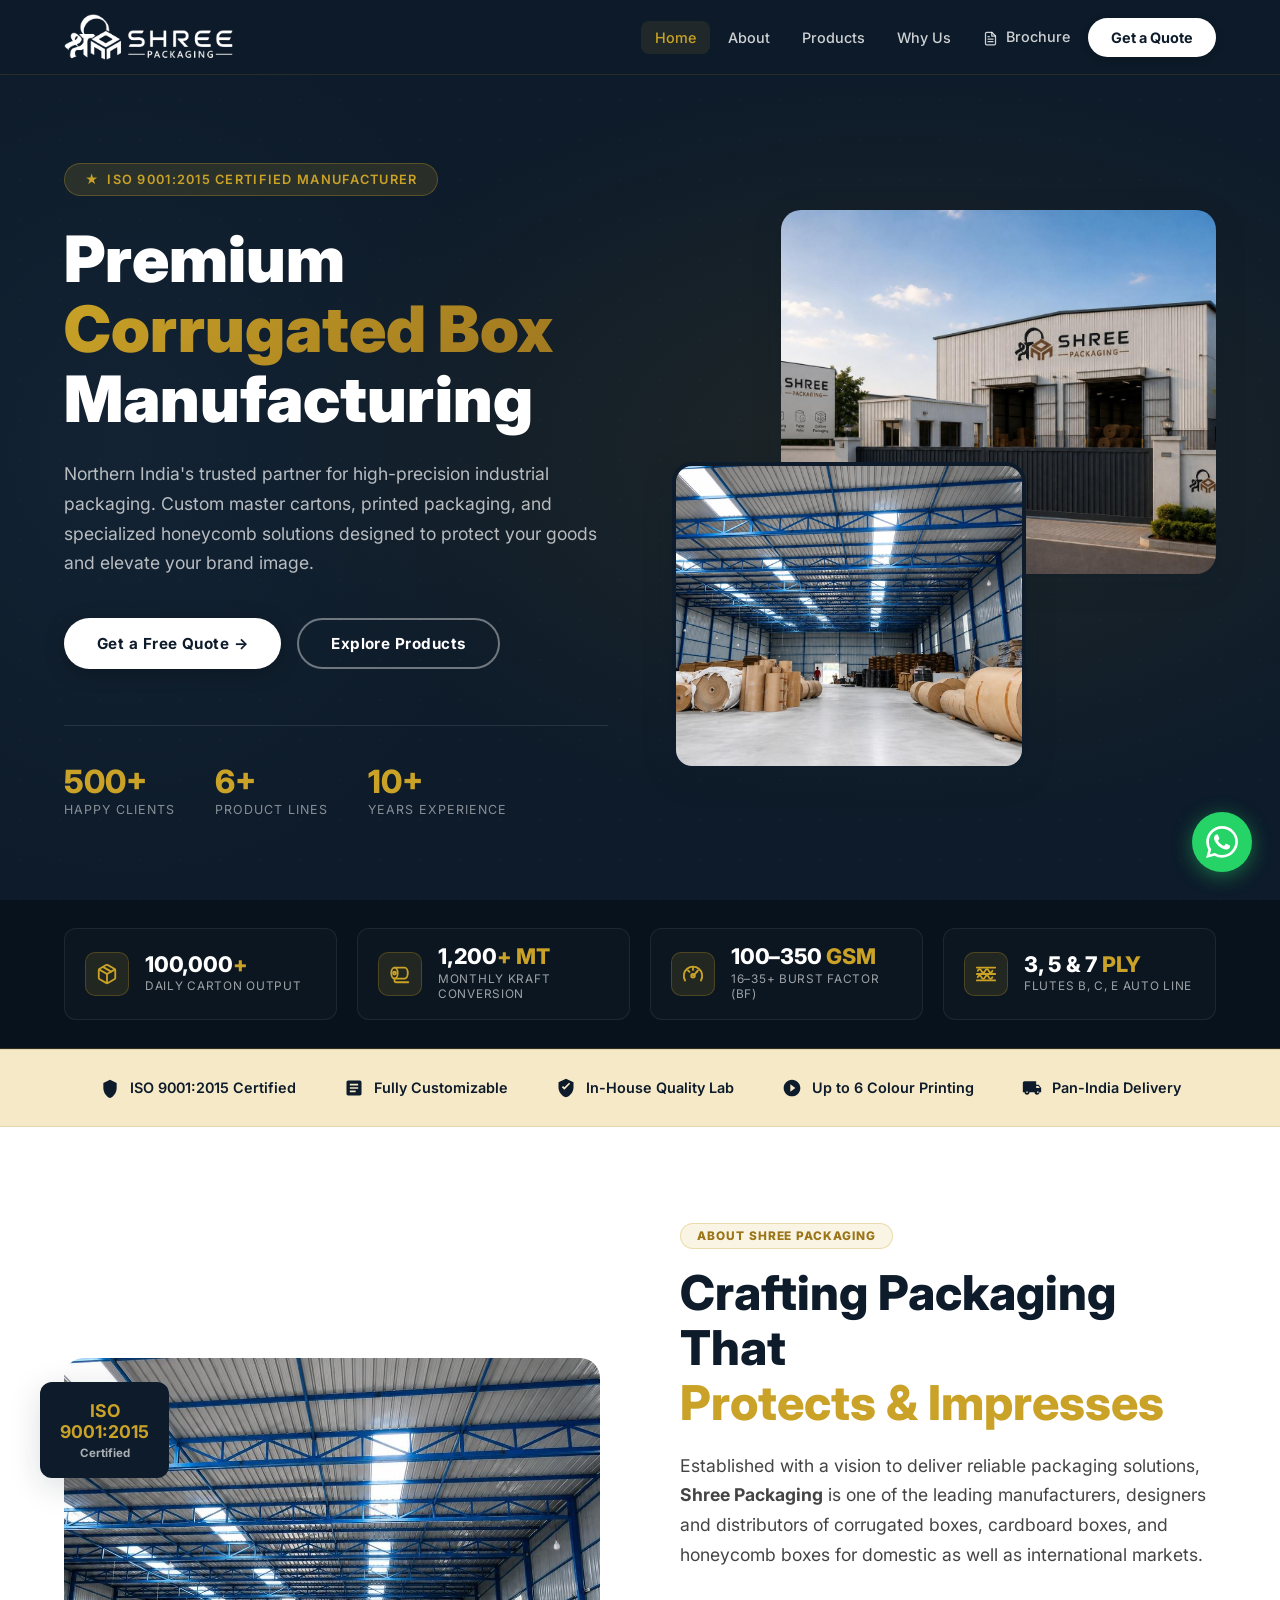
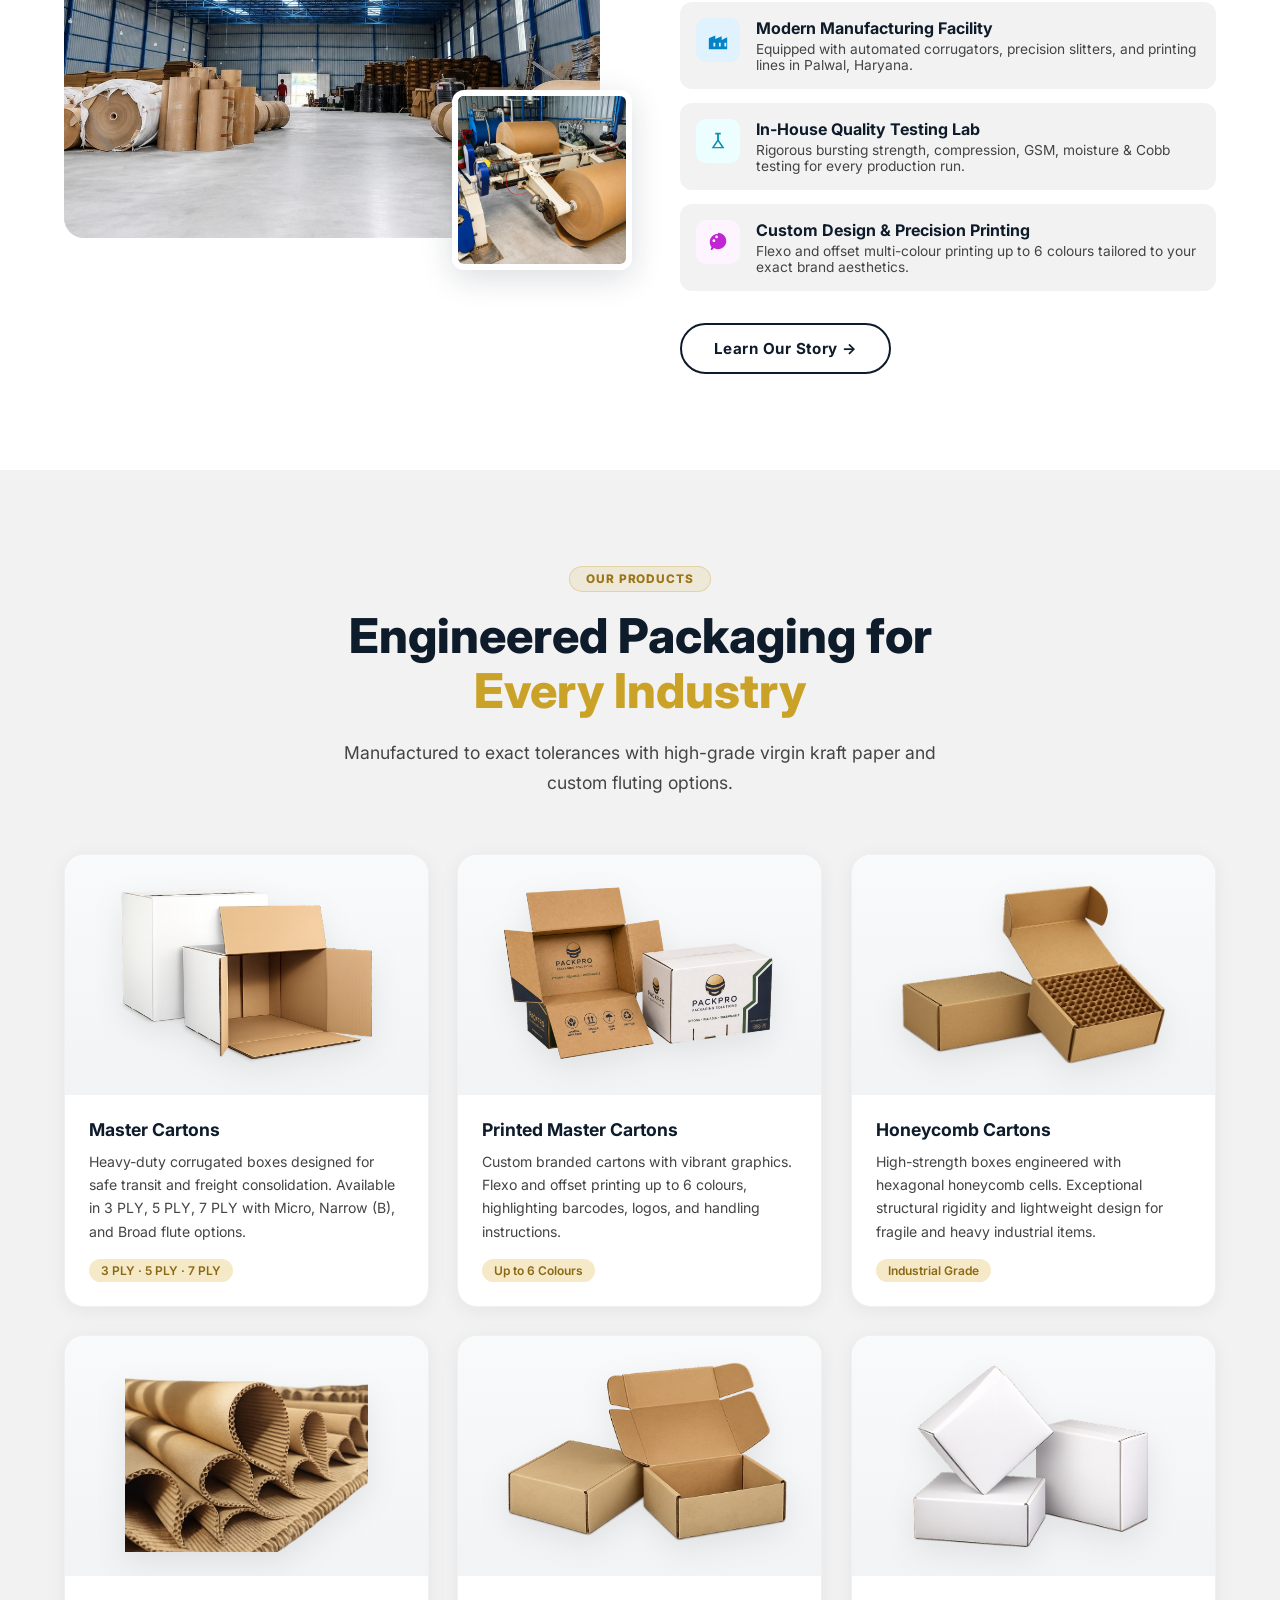
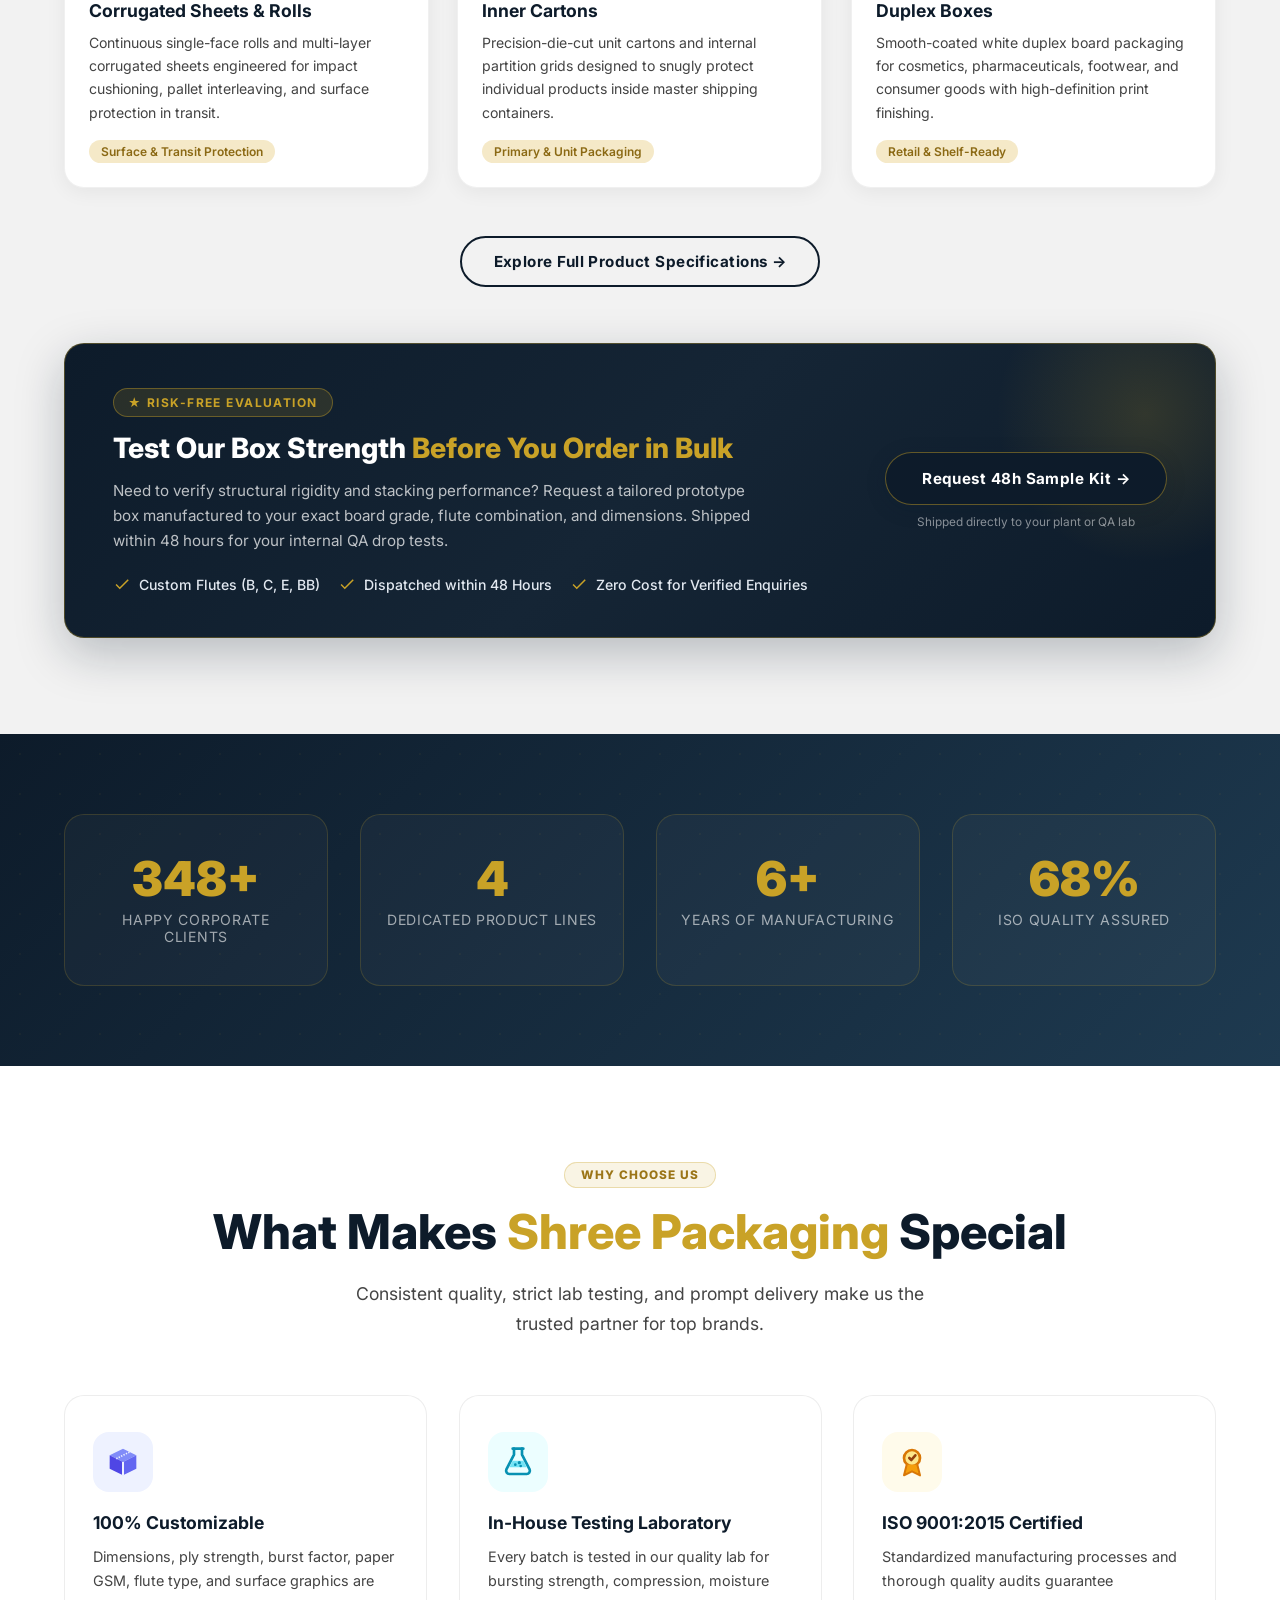
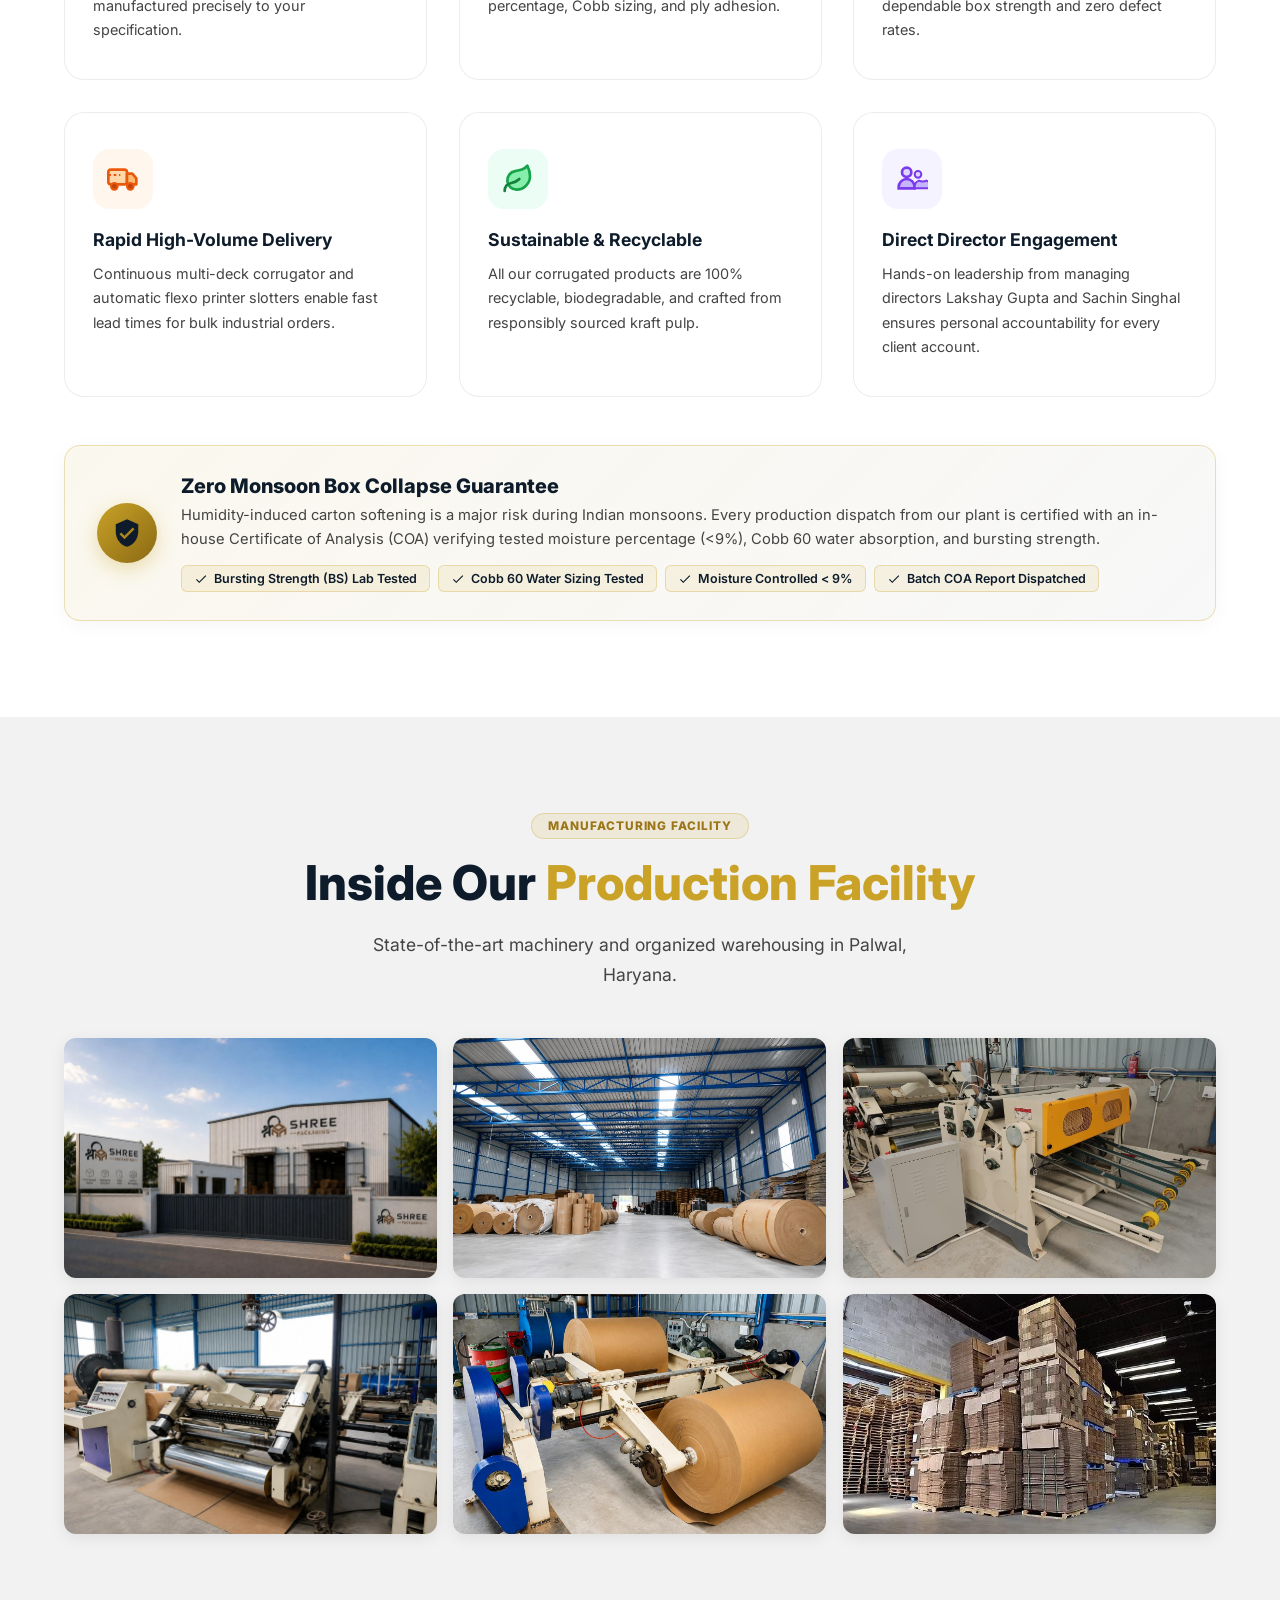
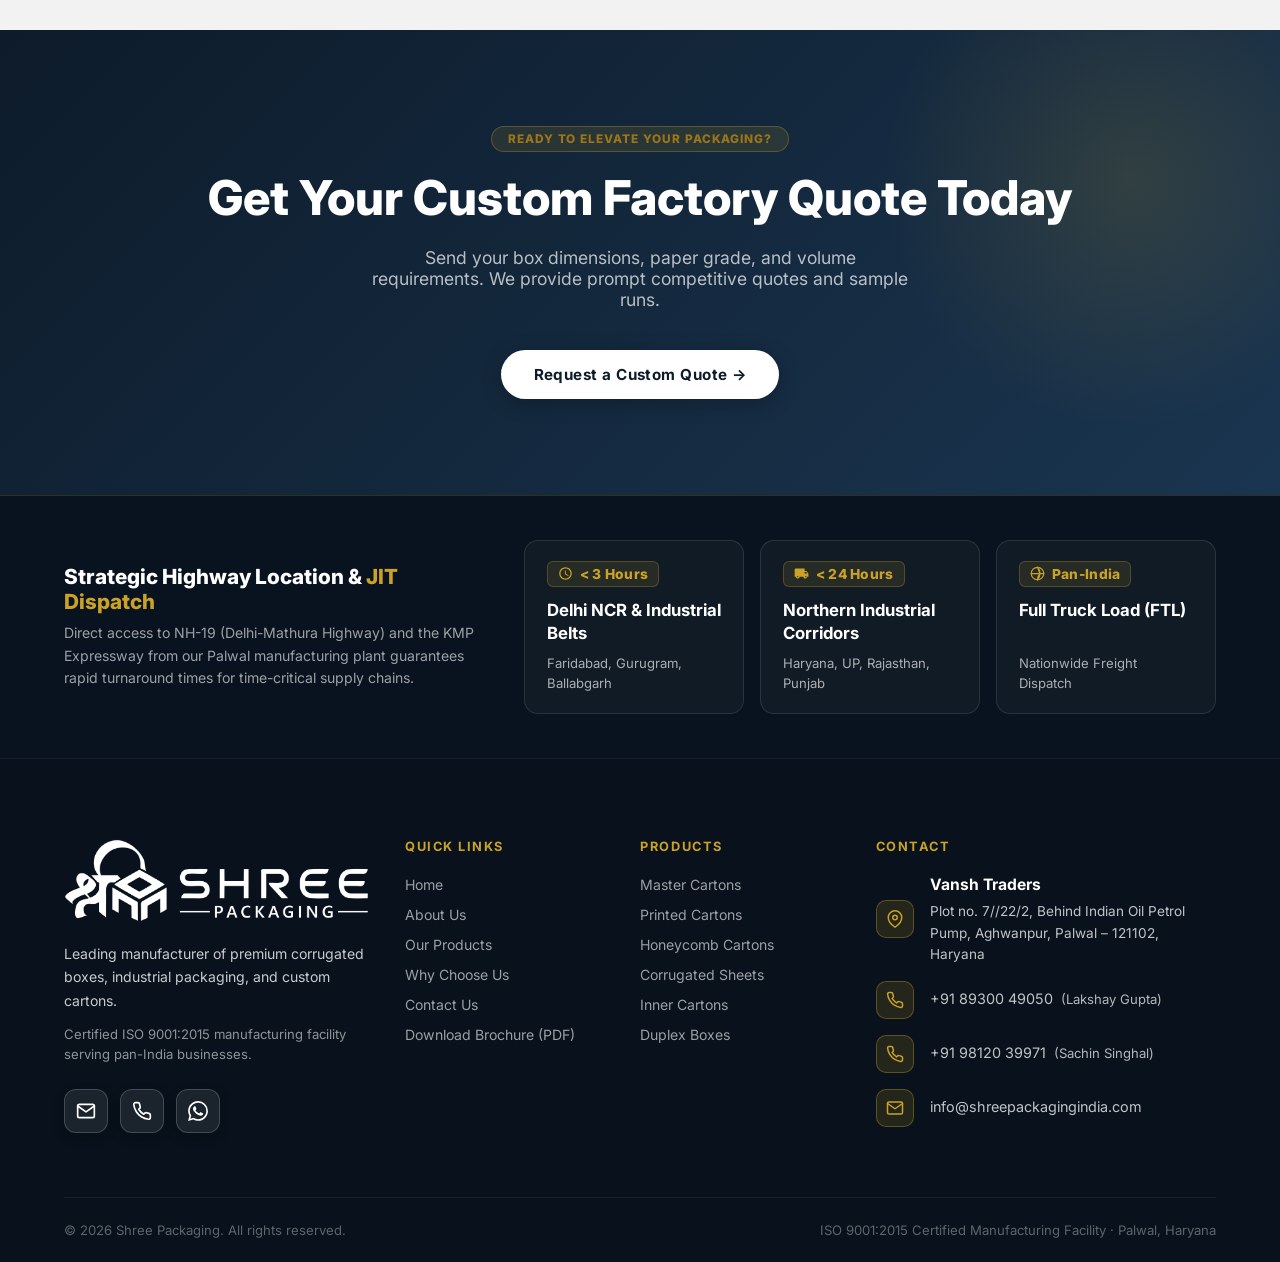
==== commit db3afb9b: "Show clean monochrome mail icon by default and reveal official Gmail logo on hover" ====
--- a/index.html
+++ b/index.html
@@ -12,7 +12,7 @@
 <link rel="preconnect" href="https://fonts.googleapis.com">
 <link rel="preconnect" href="https://fonts.gstatic.com" crossorigin>
 <link href="https://fonts.googleapis.com/css2?family=Inter:wght@400;500;600;700;800;900&display=swap" rel="stylesheet">
-<link rel="stylesheet" href="assets/css/style.css?v=4.0">
+<link rel="stylesheet" href="assets/css/style.css?v=4.1">
 <script>
   (function() {
     var p = window.location.pathname;
@@ -552,7 +552,7 @@
         <p class="footer__about">Leading manufacturer of premium corrugated boxes, industrial packaging, and custom cartons.</p>
         <p class="footer__cert">Certified ISO 9001:2015 manufacturing facility serving pan-India businesses.</p>
         <div class="footer__social">
-          <a href="mailto:info@shreepackagingindia.com" class="social-link social-link--email" title="Email: info@shreepackagingindia.com" aria-label="Email"><svg width="20" height="20" viewBox="0 -31.5 256 256" preserveAspectRatio="xMidYMid"><g><path d="M58.1818182,192.049515 L58.1818182,93.1404244 L27.5066233,65.0770089 L0,49.5040608 L0,174.59497 C0,184.253152 7.82545455,192.049515 17.4545455,192.049515 L58.1818182,192.049515 Z" fill="#4285F4"></path><path d="M197.818182,192.049515 L238.545455,192.049515 C248.203636,192.049515 256,184.224061 256,174.59497 L256,49.5040608 L224.844415,67.3422767 L197.818182,93.1404244 L197.818182,192.049515 Z" fill="#34A853"></path><polygon fill="#EA4335" points="58.1818182 93.1404244 54.0077618 54.4932827 58.1818182 17.5040608 128 69.8676972 197.818182 17.5040608 202.487488 52.4960089 197.818182 93.1404244 128 145.504061"></polygon><path d="M197.818182,17.5040608 L197.818182,93.1404244 L256,49.5040608 L256,26.2313335 C256,4.64587897 231.36,-7.65957557 214.109091,5.28587897 L197.818182,17.5040608 Z" fill="#FBBC04"></path><path d="M0,49.5040608 L26.7588051,69.5731646 L58.1818182,93.1404244 L58.1818182,17.5040608 L41.8909091,5.28587897 C24.6109091,-7.65957557 0,4.64587897 0,26.2313335 L0,49.5040608 Z" fill="#C5221F"></path></g></svg></a>
+          <a href="mailto:info@shreepackagingindia.com" class="social-link social-link--email" title="Email: info@shreepackagingindia.com" aria-label="Email"><svg class="social-icon-default" width="20" height="20" viewBox="0 0 24 24" fill="none" stroke="currentColor" stroke-width="2" stroke-linecap="round" stroke-linejoin="round"><path d="M4 4h16c1.1 0 2 .9 2 2v12c0 1.1-.9 2-2 2H4c-1.1 0-2-.9-2-2V6c0-1.1.9-2 2-2z"></path><polyline points="22,6 12,13 2,6"></polyline></svg><svg class="social-icon-hover" width="20" height="20" viewBox="0 -31.5 256 256" preserveAspectRatio="xMidYMid"><g><path d="M58.1818182,192.049515 L58.1818182,93.1404244 L27.5066233,65.0770089 L0,49.5040608 L0,174.59497 C0,184.253152 7.82545455,192.049515 L17.4545455,192.049515 L58.1818182,192.049515 Z" fill="#4285F4"></path><path d="M197.818182,192.049515 L238.545455,192.049515 C248.203636,192.049515 256,184.224061 256,174.59497 L256,49.5040608 L224.844415,67.3422767 L197.818182,93.1404244 L197.818182,192.049515 Z" fill="#34A853"></path><polygon fill="#EA4335" points="58.1818182 93.1404244 54.0077618 54.4932827 58.1818182 17.5040608 128 69.8676972 197.818182 17.5040608 202.487488 52.4960089 197.818182 93.1404244 128 145.504061"></polygon><path d="M197.818182,17.5040608 L197.818182,93.1404244 L256,49.5040608 L256,26.2313335 C256,4.64587897 231.36,-7.65957557 214.109091,5.28587897 L197.818182,17.5040608 Z" fill="#FBBC04"></path><path d="M0,49.5040608 L26.7588051,69.5731646 L58.1818182,93.1404244 L58.1818182,17.5040608 L41.8909091,5.28587897 C24.6109091,-7.65957557 0,4.64587897 0,26.2313335 L0,49.5040608 Z" fill="#C5221F"></path></g></svg></a>
           <a href="tel:8930049050" class="social-link social-link--call" title="Call: +91 89300 49050" aria-label="Call"><svg width="20" height="20" viewBox="0 0 24 24" fill="none" stroke="currentColor" stroke-width="2" stroke-linecap="round" stroke-linejoin="round"><path d="M22 16.92v3a2 2 0 0 1-2.18 2 19.79 19.79 0 0 1-8.63-3.07 19.5 19.5 0 0 1-6-6 19.79 19.79 0 0 1-3.07-8.67A2 2 0 0 1 4.11 2h3a2 2 0 0 1 2 1.72 12.84 12.84 0 0 0 .7 2.81 2 2 0 0 1-.45 2.11L8.09 9.91a16 16 0 0 0 6 6l1.27-1.27a2 2 0 0 1 2.11-.45 12.84 12.84 0 0 0 2.81.7A2 2 0 0 1 22 16.92z"></path></svg></a>
           <a href="https://wa.me/918930049050" target="_blank" class="social-link social-link--whatsapp" title="WhatsApp Us" aria-label="WhatsApp"><svg width="20" height="20" viewBox="0 0 24 24" fill="currentColor"><path d="M17.472 14.382c-.297-.149-1.758-.867-2.03-.967-.273-.099-.471-.148-.67.15-.197.297-.767.966-.94 1.164-.173.199-.347.223-.644.075-.297-.15-1.255-.463-2.39-1.475-.883-.788-1.48-1.761-1.653-2.059-.173-.297-.018-.458.13-.606.134-.133.298-.347.446-.52.149-.174.198-.298.298-.497.099-.198.05-.371-.025-.52-.075-.149-.669-1.612-.916-2.207-.242-.579-.487-.5-.669-.51-.173-.008-.371-.01-.57-.01-.198 0-.52.074-.792.372-.272.297-1.04 1.016-1.04 2.479 0 1.462 1.065 2.875 1.213 3.074.149.198 2.096 3.2 5.077 4.487.709.306 1.262.489 1.694.625.712.227 1.36.195 1.871.118.571-.085 1.758-.719 2.006-1.413.248-.694.248-1.289.173-1.413-.074-.124-.272-.198-.57-.347m-5.421 7.403h-.004a9.87 9.87 0 01-5.031-1.378l-.361-.214-3.741.982.998-3.648-.235-.374a9.86 9.86 0 01-1.51-5.26c.001-5.45 4.436-9.884 9.888-9.884 2.64 0 5.122 1.03 6.988 2.898a9.825 9.825 0 012.893 6.994c-.003 5.45-4.437 9.884-9.885 9.884m8.413-18.297A11.815 11.815 0 0012.05 0C5.495 0 .16 5.335.157 11.892c0 2.096.547 4.142 1.588 5.945L.057 24l6.305-1.654a11.882 11.882 0 005.683 1.448h.005c6.554 0 11.89-5.335 11.893-11.893a11.821 11.821 0 00-3.48-8.413z"/></svg></a>
         </div>
--- a/assets/css/style.css
+++ b/assets/css/style.css
@@ -293,10 +293,14 @@
   box-shadow: 0 4px 12px rgba(0,0,0,0.2);
 }
 .social-link svg { width: 20px; height: 20px; transition: transform 0.3s ease; pointer-events: none; }
+.social-link .social-icon-hover { display: none; }
+.social-link .social-icon-default { display: block; }
 .social-link:hover {
   transform: translateY(-3px);
 }
 .social-link:hover svg { transform: scale(1.1); }
+.social-link:hover .social-icon-default { display: none; }
+.social-link:hover .social-icon-hover { display: block; }
 .social-link--email:hover {
   background: #FFFFFF !important;
   border-color: #EA4335 !important;
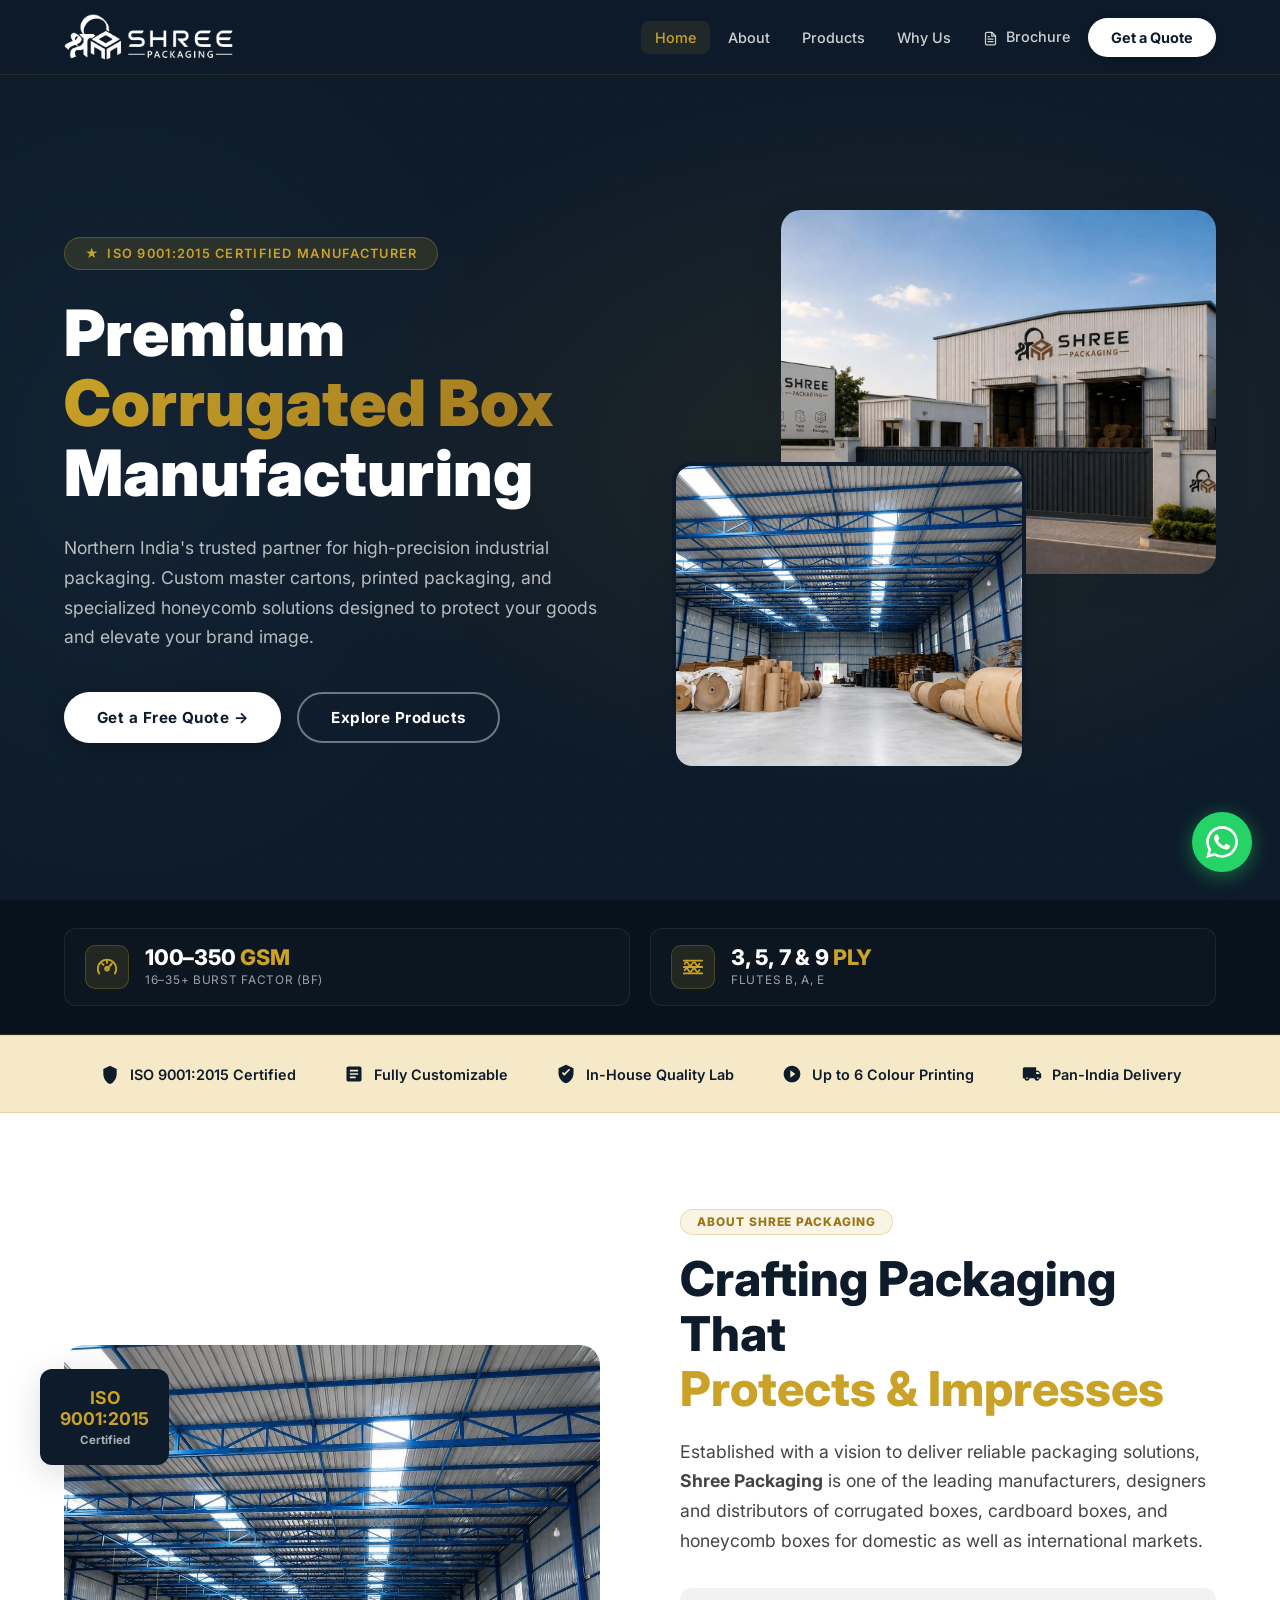
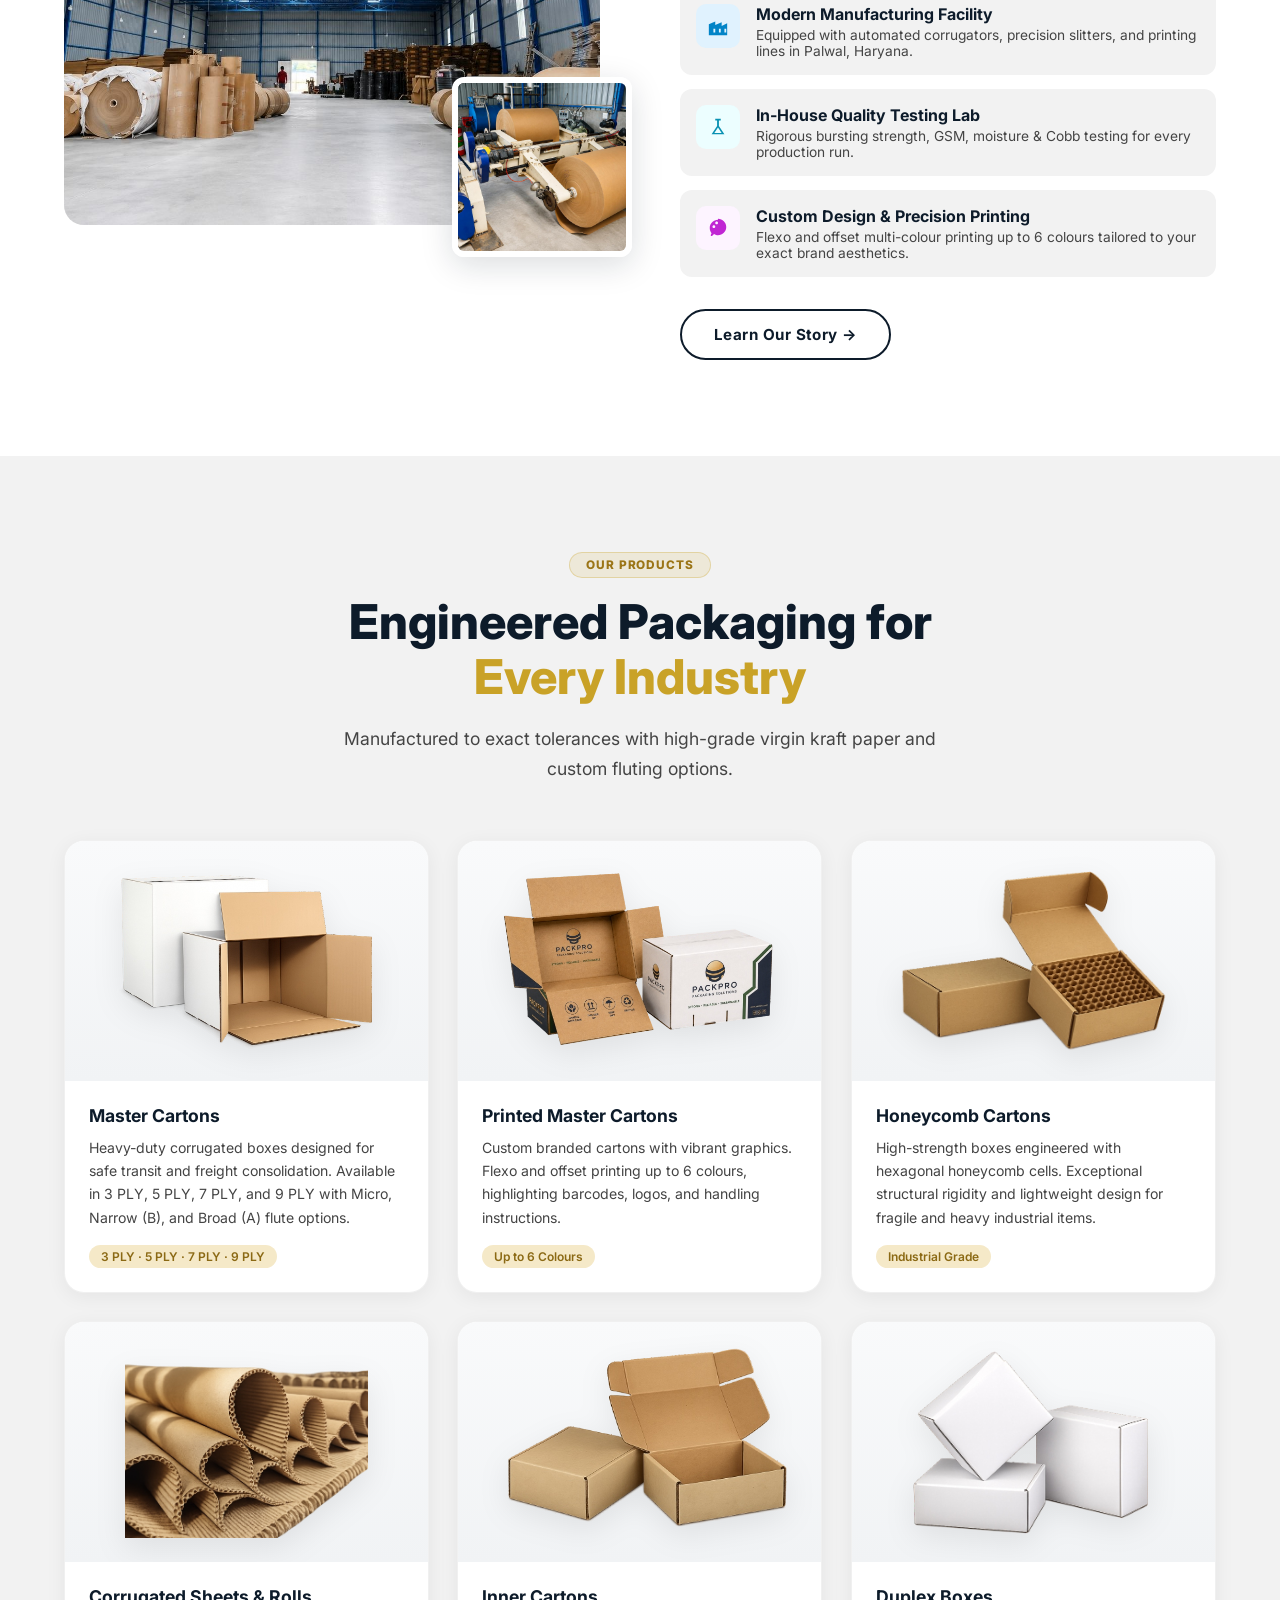
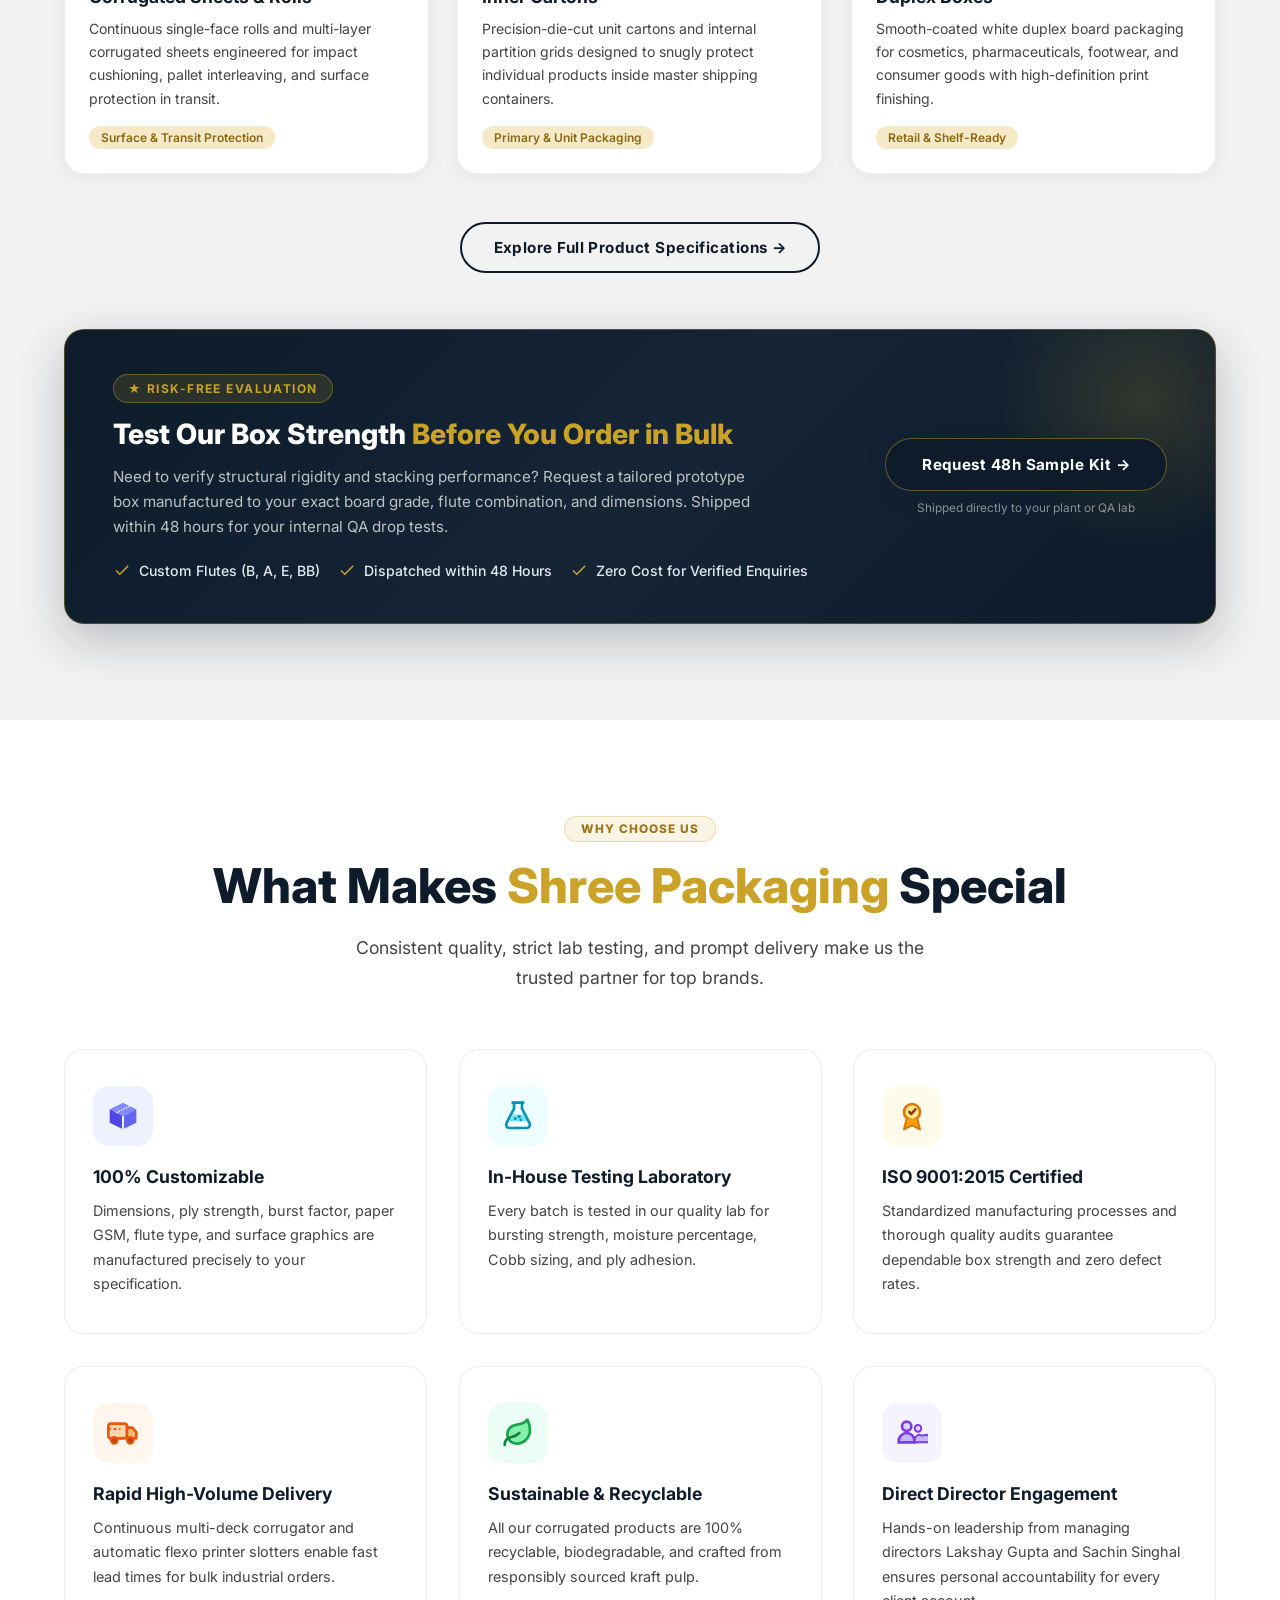
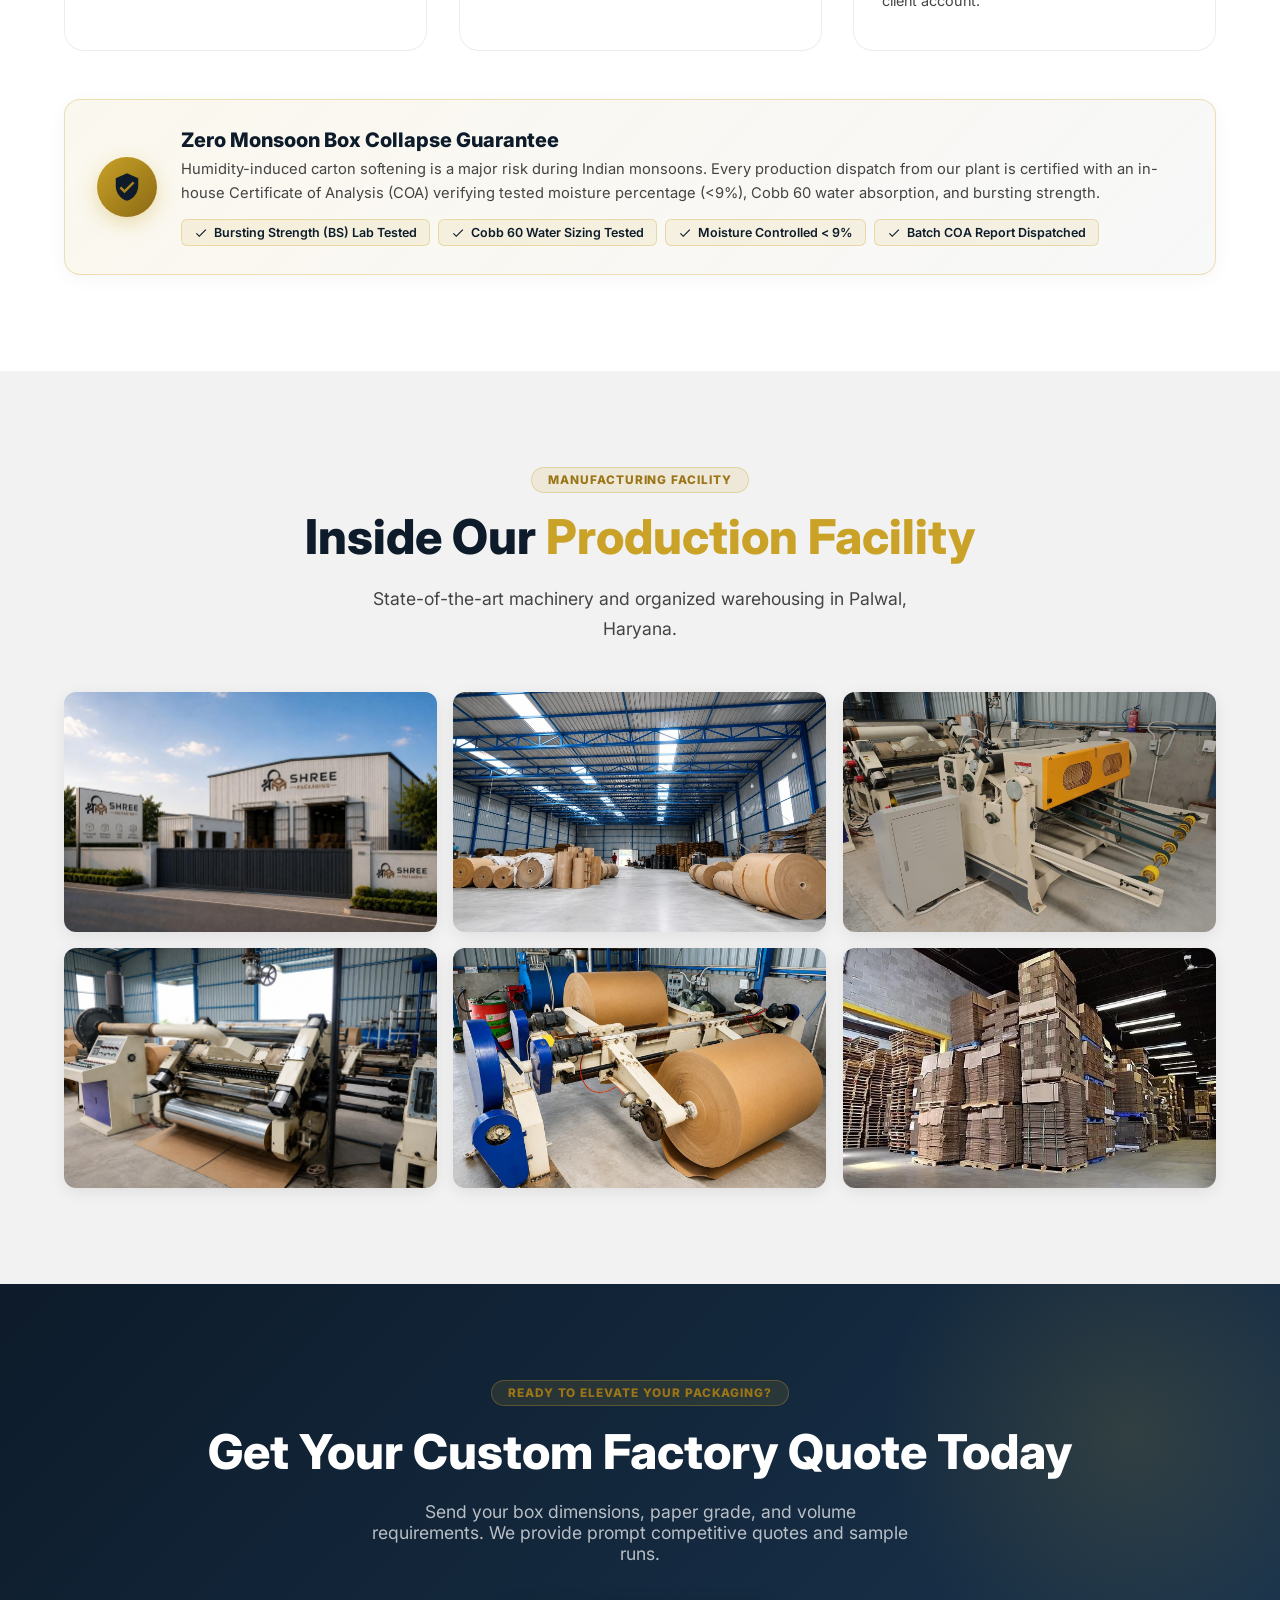
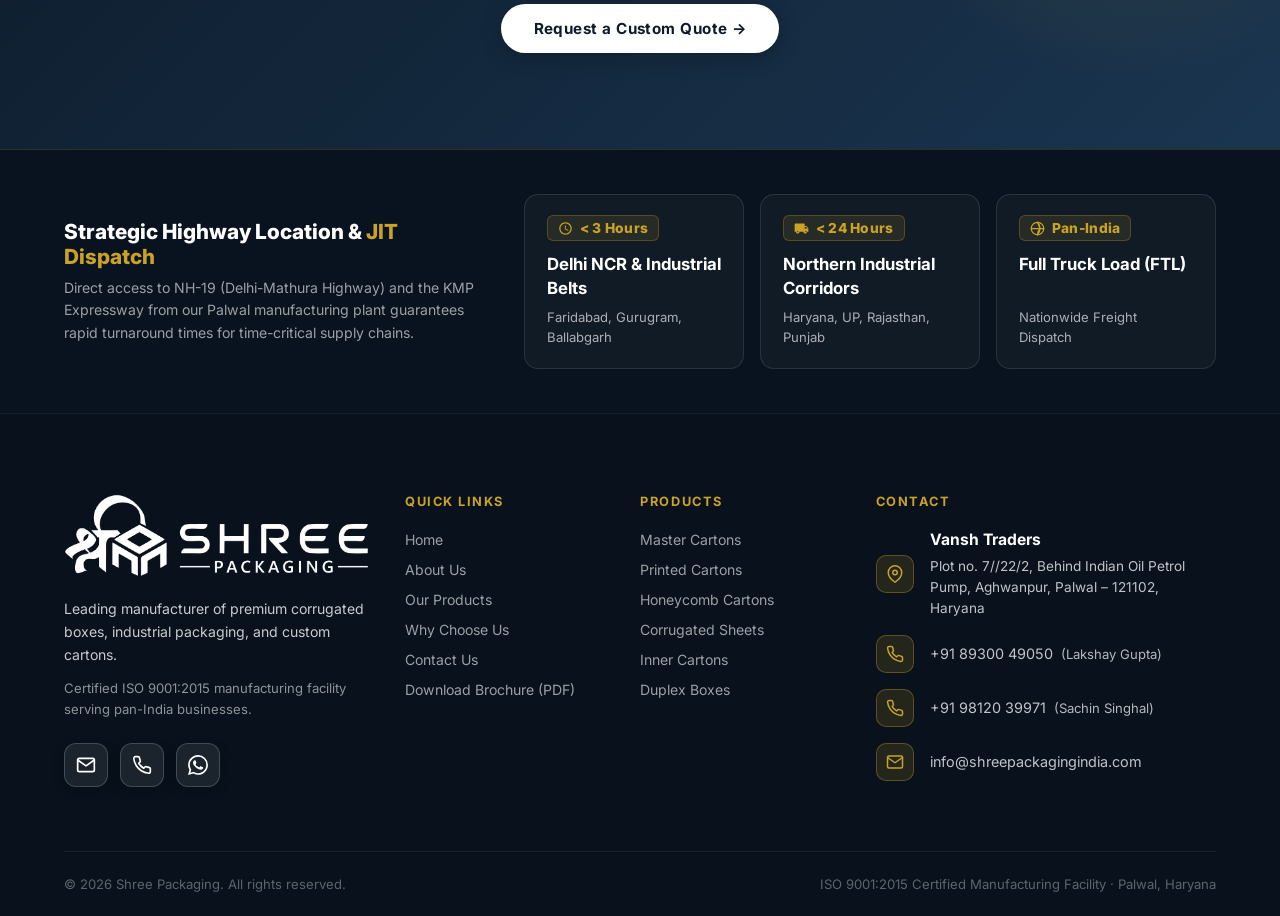
==== commit 598d799a: "Update packaging specifications and remove homepage statistics" ====
--- a/index.html
+++ b/index.html
@@ -80,20 +80,6 @@
         <a href="contact" class="btn btn-primary">Get a Free Quote →</a>
         <a href="products" class="btn btn-secondary">Explore Products</a>
       </div>
-      <div class="hero__stats">
-        <div>
-          <div class="hero__stat-num" data-target="500" data-suffix="+">0+</div>
-          <div class="hero__stat-label">Happy Clients</div>
-        </div>
-        <div>
-          <div class="hero__stat-num" data-target="6" data-suffix="+">0+</div>
-          <div class="hero__stat-label">Product Lines</div>
-        </div>
-        <div>
-          <div class="hero__stat-num" data-target="10" data-suffix="+">0+</div>
-          <div class="hero__stat-label">Years Experience</div>
-        </div>
-      </div>
     </div>
     <div class="hero__visual">
       <img src="assets/images/facility_exterior.jpg" alt="Shree Packaging Factory Exterior" class="hero__img-main">
@@ -106,36 +92,6 @@
 <section class="capacity-strip">
   <div class="container">
     <div class="capacity-grid">
-      <div class="capacity-card">
-        <div class="capacity-icon">
-          <!-- 1. Daily Carton Output: Corrugated Shipping Carton -->
-          <svg width="22" height="22" viewBox="0 0 24 24" fill="none" stroke="currentColor" stroke-width="2" stroke-linecap="round" stroke-linejoin="round">
-            <path d="M16.5 9.4 7.55 4.24"></path>
-            <path d="M21 16V8a2 2 0 0 0-1-1.73l-7-4a2 2 0 0 0-2 0l-7 4A2 2 0 0 0 3 8v8a2 2 0 0 0 1 1.73l7 4a2 2 0 0 0 2 0l7-4A2 2 0 0 0 21 16z"></path>
-            <polyline points="3.29 7 12 12 20.71 7"></polyline>
-            <line x1="12" y1="22.08" x2="12" y2="12"></line>
-          </svg>
-        </div>
-        <div>
-          <div class="capacity-val">100,000<span>+</span></div>
-          <div class="capacity-lbl">Daily Carton Output</div>
-        </div>
-      </div>
-      <div class="capacity-card">
-        <div class="capacity-icon">
-          <!-- 2. Monthly Kraft Conversion: Kraft Paper Mill Reel Unwinding -->
-          <svg width="22" height="22" viewBox="0 0 24 24" fill="none" stroke="currentColor" stroke-width="2" stroke-linecap="round" stroke-linejoin="round">
-            <ellipse cx="6" cy="11" rx="3.5" ry="6"></ellipse>
-            <circle cx="6" cy="11" r="1.5"></circle>
-            <path d="M6 5h11a3.5 6 0 0 1 0 12H6"></path>
-            <path d="M6 17v2a2 2 0 0 0 2 2h13"></path>
-          </svg>
-        </div>
-        <div>
-          <div class="capacity-val">1,200<span>+ MT</span></div>
-          <div class="capacity-lbl">Monthly Kraft Conversion</div>
-        </div>
-      </div>
       <div class="capacity-card">
         <div class="capacity-icon">
           <!-- 3. GSM & Burst Factor: Mullen Burst Strength Dial Gauge -->
@@ -165,8 +121,8 @@
           </svg>
         </div>
         <div>
-          <div class="capacity-val">3, 5 &amp; 7 <span>PLY</span></div>
-          <div class="capacity-lbl">Flutes B, C, E Auto Line</div>
+          <div class="capacity-val">3, 5, 7 &amp; 9 <span>PLY</span></div>
+          <div class="capacity-lbl">Flutes B, A, E</div>
         </div>
       </div>
     </div>
@@ -232,7 +188,7 @@
             </div>
             <div>
               <div class="feature-row__title">In-House Quality Testing Lab</div>
-              <div class="feature-row__desc">Rigorous bursting strength, compression, GSM, moisture &amp; Cobb testing for every production run.</div>
+              <div class="feature-row__desc">Rigorous bursting strength, GSM, moisture &amp; Cobb testing for every production run.</div>
             </div>
           </div>
           <div class="feature-row">
@@ -264,8 +220,8 @@
         <div class="product-card__img"><img src="assets/images/product_master.png" alt="Master Cartons"></div>
         <div class="product-card__body">
           <div class="product-card__title">Master Cartons</div>
-          <div class="product-card__desc">Heavy-duty corrugated boxes designed for safe transit and freight consolidation. Available in 3 PLY, 5 PLY, 7 PLY with Micro, Narrow (B), and Broad flute options.</div>
-          <span class="product-card__tag">3 PLY · 5 PLY · 7 PLY</span>
+          <div class="product-card__desc">Heavy-duty corrugated boxes designed for safe transit and freight consolidation. Available in 3 PLY, 5 PLY, 7 PLY, and 9 PLY with Micro, Narrow (B), and Broad (A) flute options.</div>
+          <span class="product-card__tag">3 PLY · 5 PLY · 7 PLY · 9 PLY</span>
         </div>
       </div>
       <div class="product-card" data-aos="fade-up" data-delay="100">
@@ -323,7 +279,7 @@
           <div class="sample-kit-features">
             <div class="sample-kit-feat">
               <svg width="18" height="18" viewBox="0 0 24 24" fill="currentColor"><path d="M9 16.17L4.83 12l-1.42 1.41L9 19 21 7l-1.41-1.41L9 16.17z"/></svg>
-              <span>Custom Flutes (B, C, E, BB)</span>
+              <span>Custom Flutes (B, A, E, BB)</span>
             </div>
             <div class="sample-kit-feat">
               <svg width="18" height="18" viewBox="0 0 24 24" fill="currentColor"><path d="M9 16.17L4.83 12l-1.42 1.41L9 19 21 7l-1.41-1.41L9 16.17z"/></svg>
@@ -339,30 +295,6 @@
           <a href="contact?intent=sample" class="btn btn-primary" style="white-space:nowrap;padding:16px 36px">Request 48h Sample Kit →</a>
           <span class="sample-kit-note">Shipped directly to your plant or QA lab</span>
         </div>
-      </div>
-    </div>
-  </div>
-</section>
-
-<!-- STATS -->
-<section class="stats-section">
-  <div class="container">
-    <div class="stats-grid">
-      <div class="stat-card" data-aos="zoom-in">
-        <div class="stat-card__num" data-target="500" data-suffix="+">0+</div>
-        <div class="stat-card__label">Happy Corporate Clients</div>
-      </div>
-      <div class="stat-card" data-aos="zoom-in" data-delay="100">
-        <div class="stat-card__num" data-target="6" data-suffix="">0</div>
-        <div class="stat-card__label">Dedicated Product Lines</div>
-      </div>
-      <div class="stat-card" data-aos="zoom-in" data-delay="200">
-        <div class="stat-card__num" data-target="10" data-suffix="+">0+</div>
-        <div class="stat-card__label">Years of Manufacturing</div>
-      </div>
-      <div class="stat-card" data-aos="zoom-in" data-delay="300">
-        <div class="stat-card__num" data-target="100" data-suffix="%">0%</div>
-        <div class="stat-card__label">ISO Quality Assured</div>
       </div>
     </div>
   </div>
@@ -402,7 +334,7 @@
           </svg>
         </div>
         <div class="why-card__title">In-House Testing Laboratory</div>
-        <div class="why-card__desc">Every batch is tested in our quality lab for bursting strength, compression, moisture percentage, Cobb sizing, and ply adhesion.</div>
+        <div class="why-card__desc">Every batch is tested in our quality lab for bursting strength, moisture percentage, Cobb sizing, and ply adhesion.</div>
       </div>
       <div class="why-card" data-aos="fade-up" data-delay="200">
         <div class="why-card__icon icon-theme--amber">
--- a/assets/css/style.css
+++ b/assets/css/style.css
@@ -948,7 +948,7 @@
 }
 .capacity-grid {
   display: grid;
-  grid-template-columns: repeat(4, 1fr);
+  grid-template-columns: repeat(2, 1fr);
   gap: 20px;
 }
 .capacity-card {
